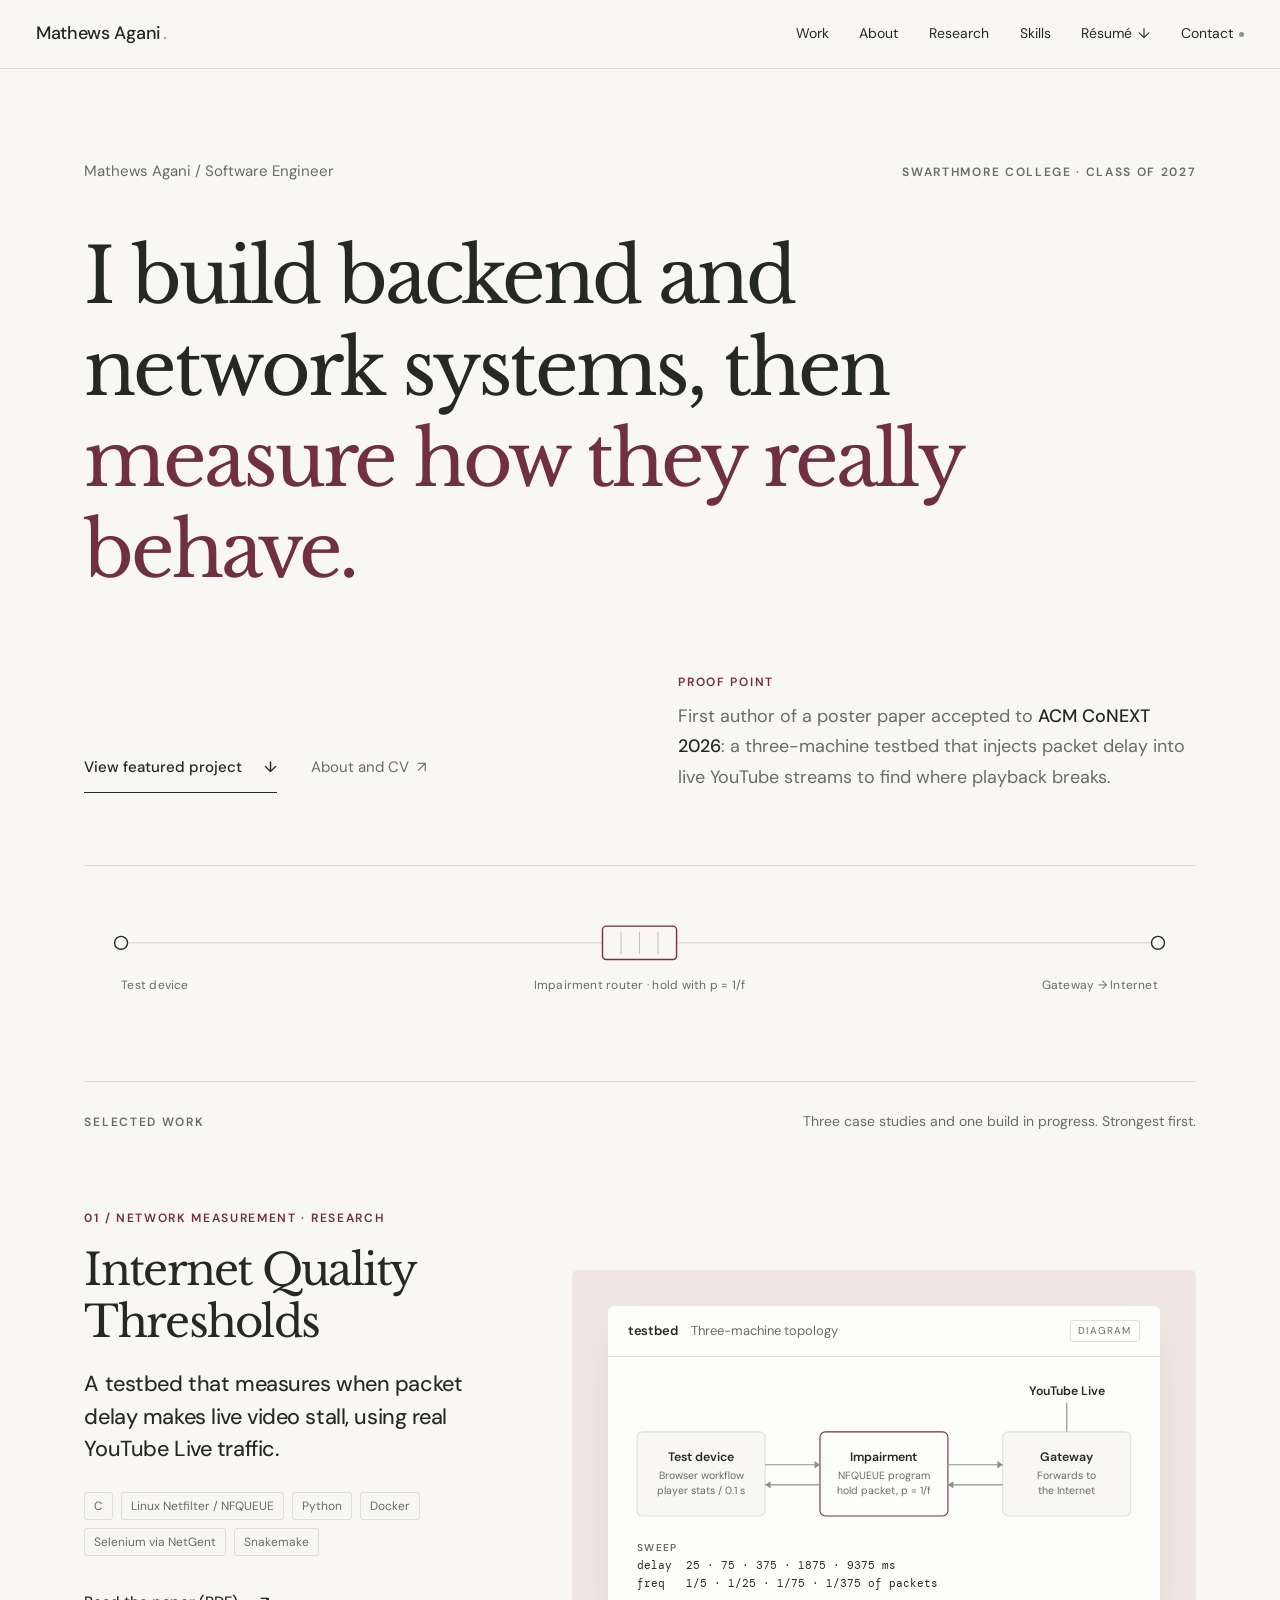
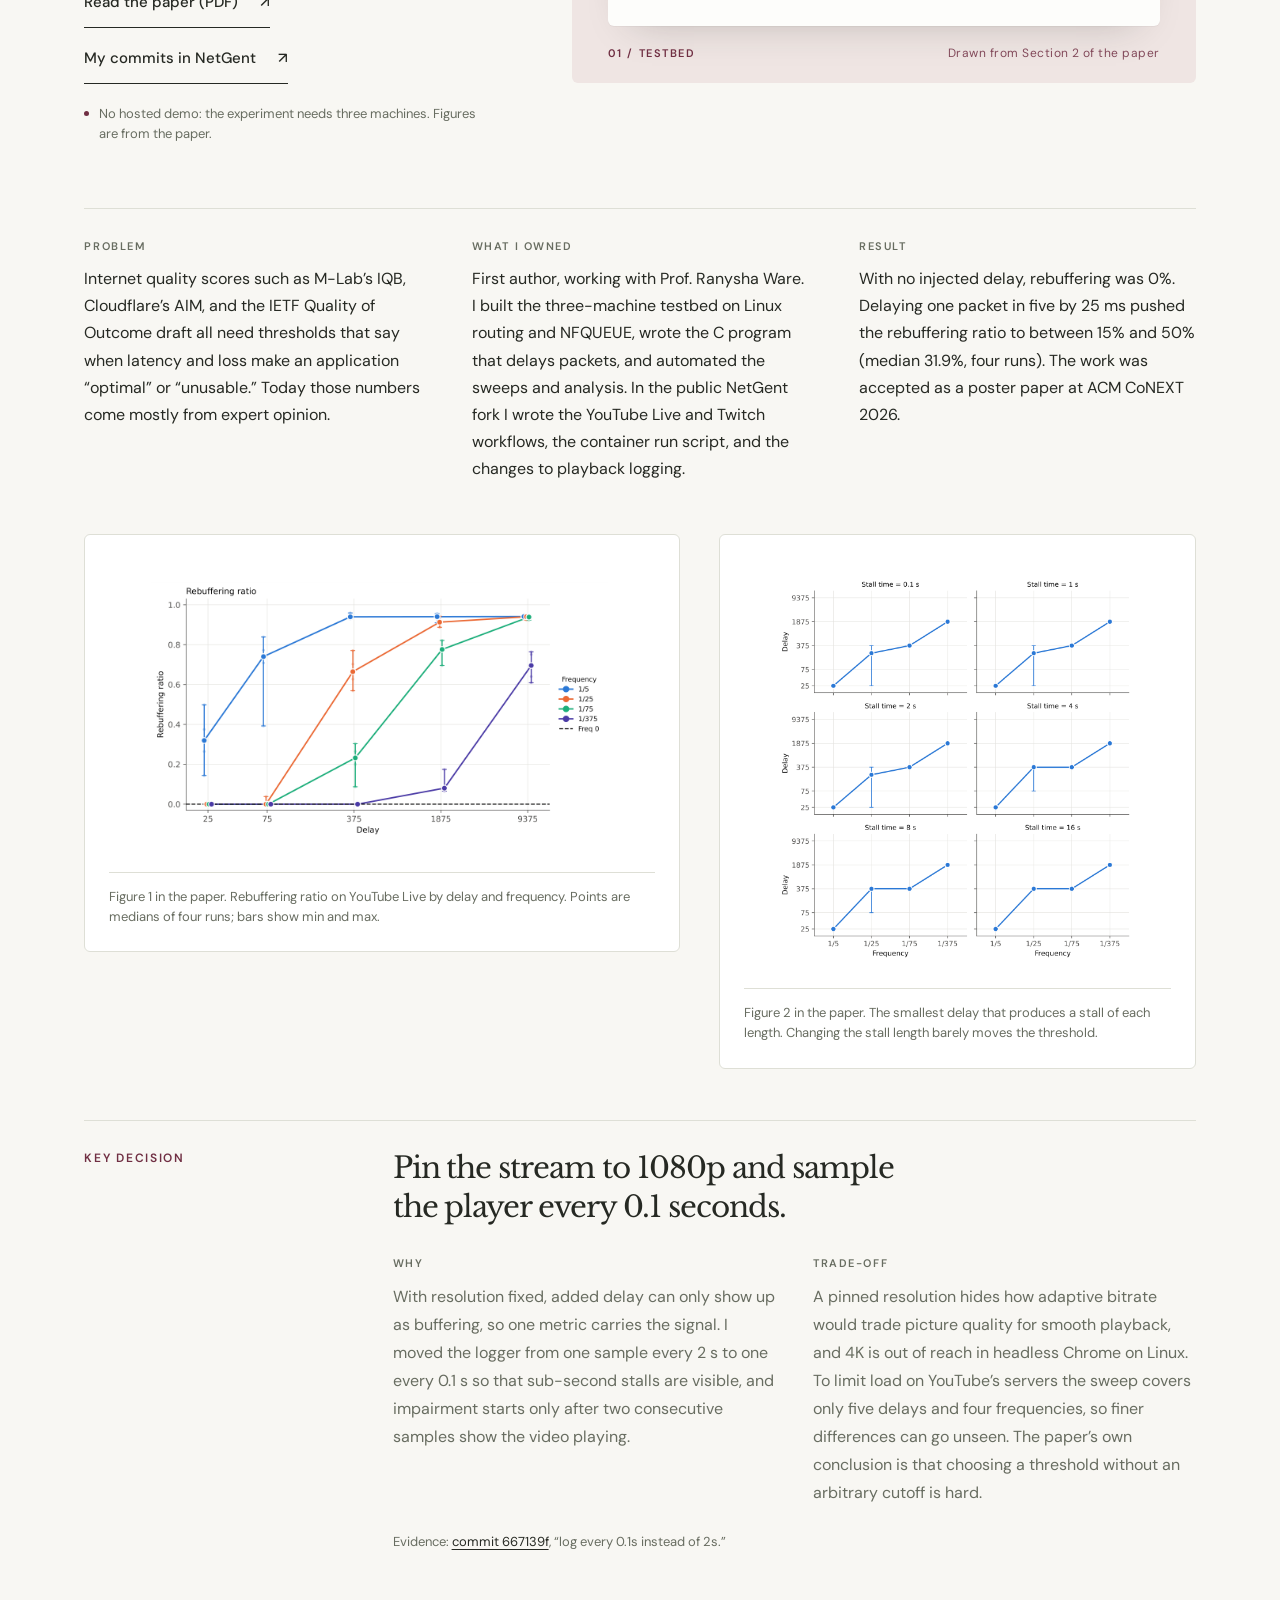
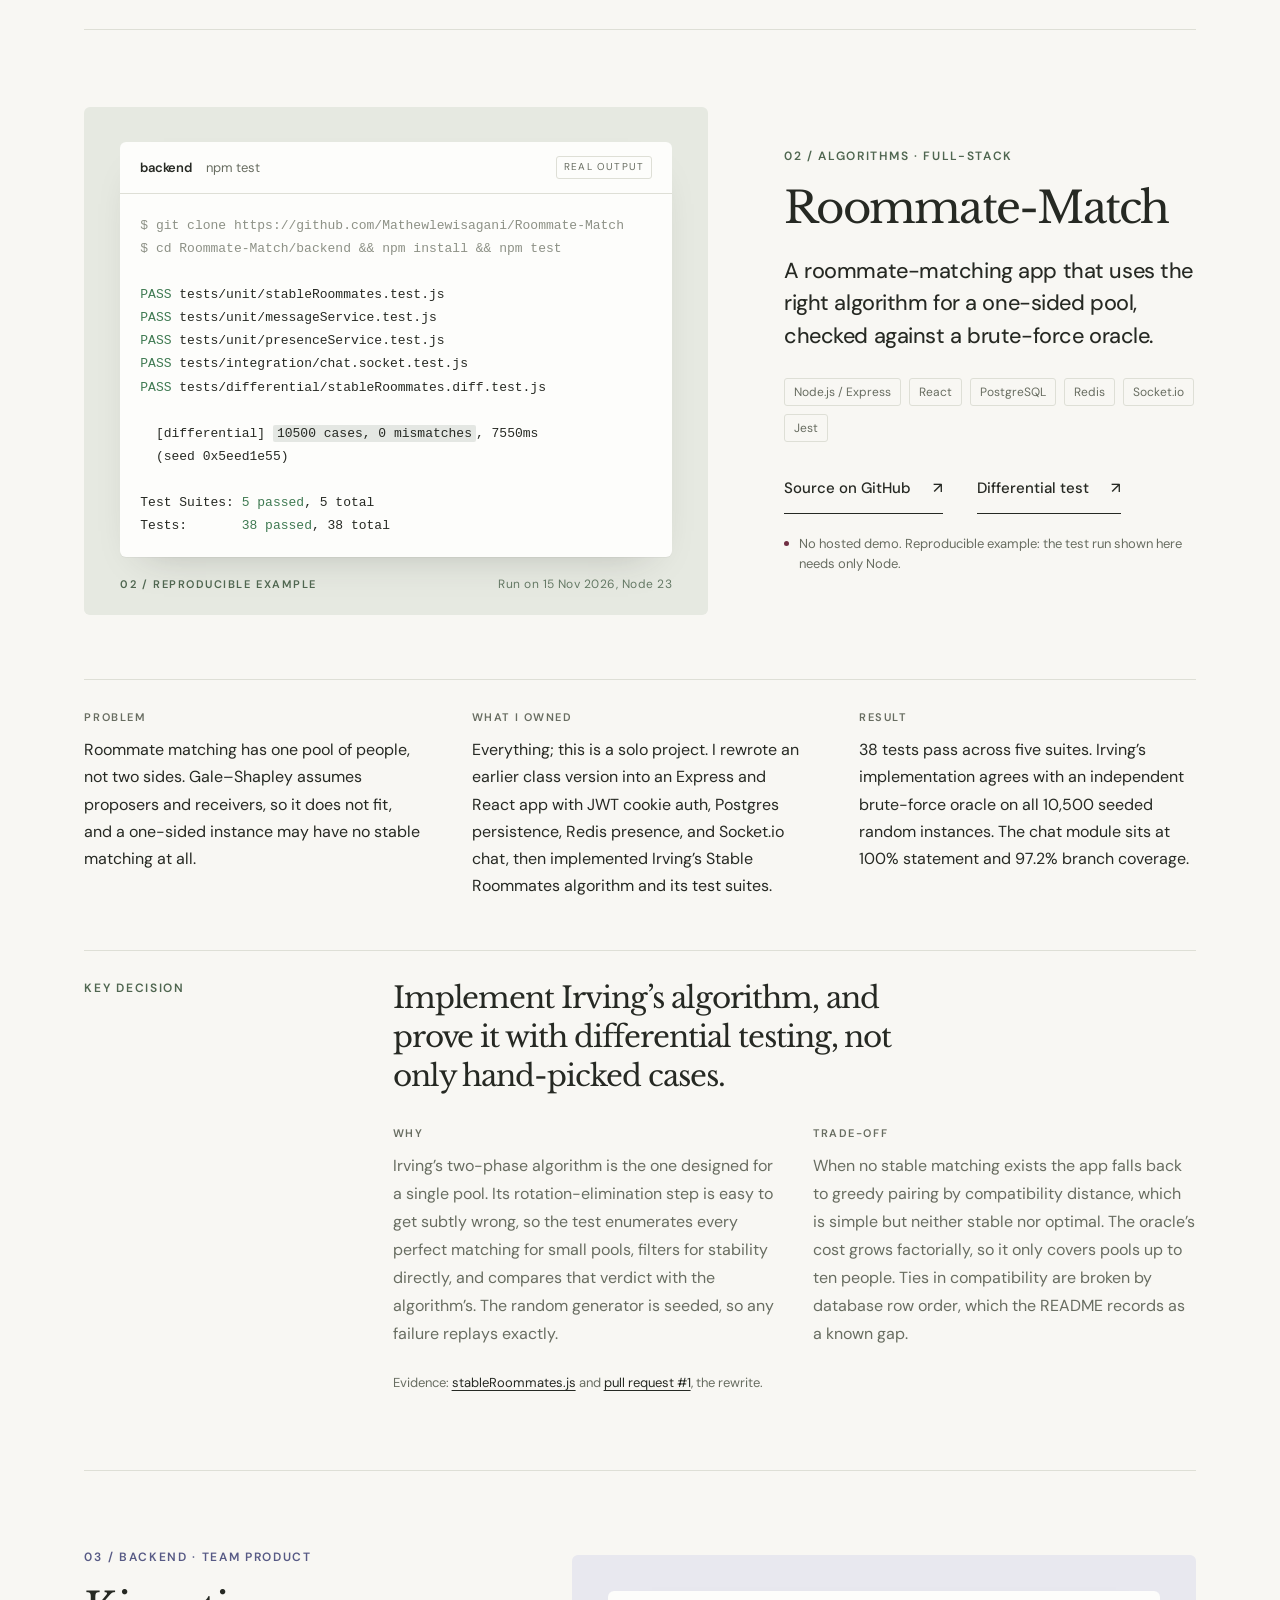
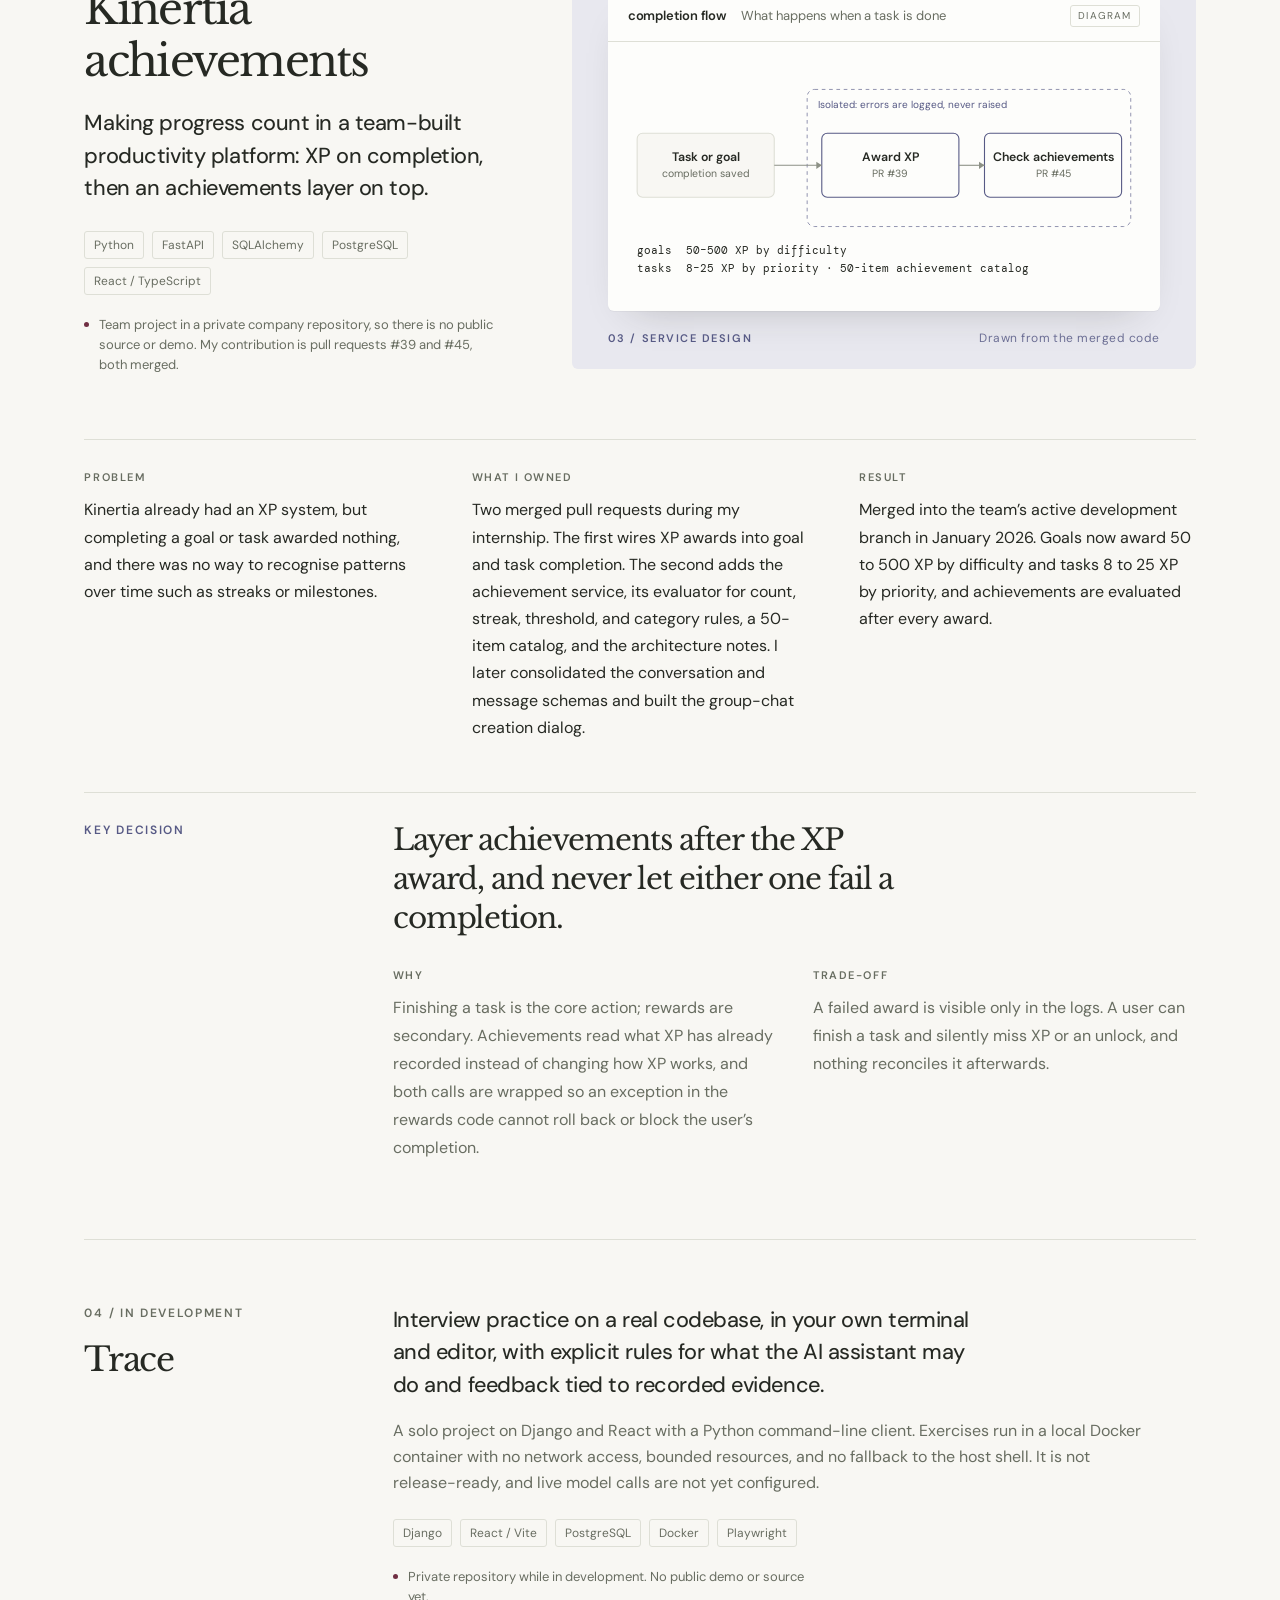
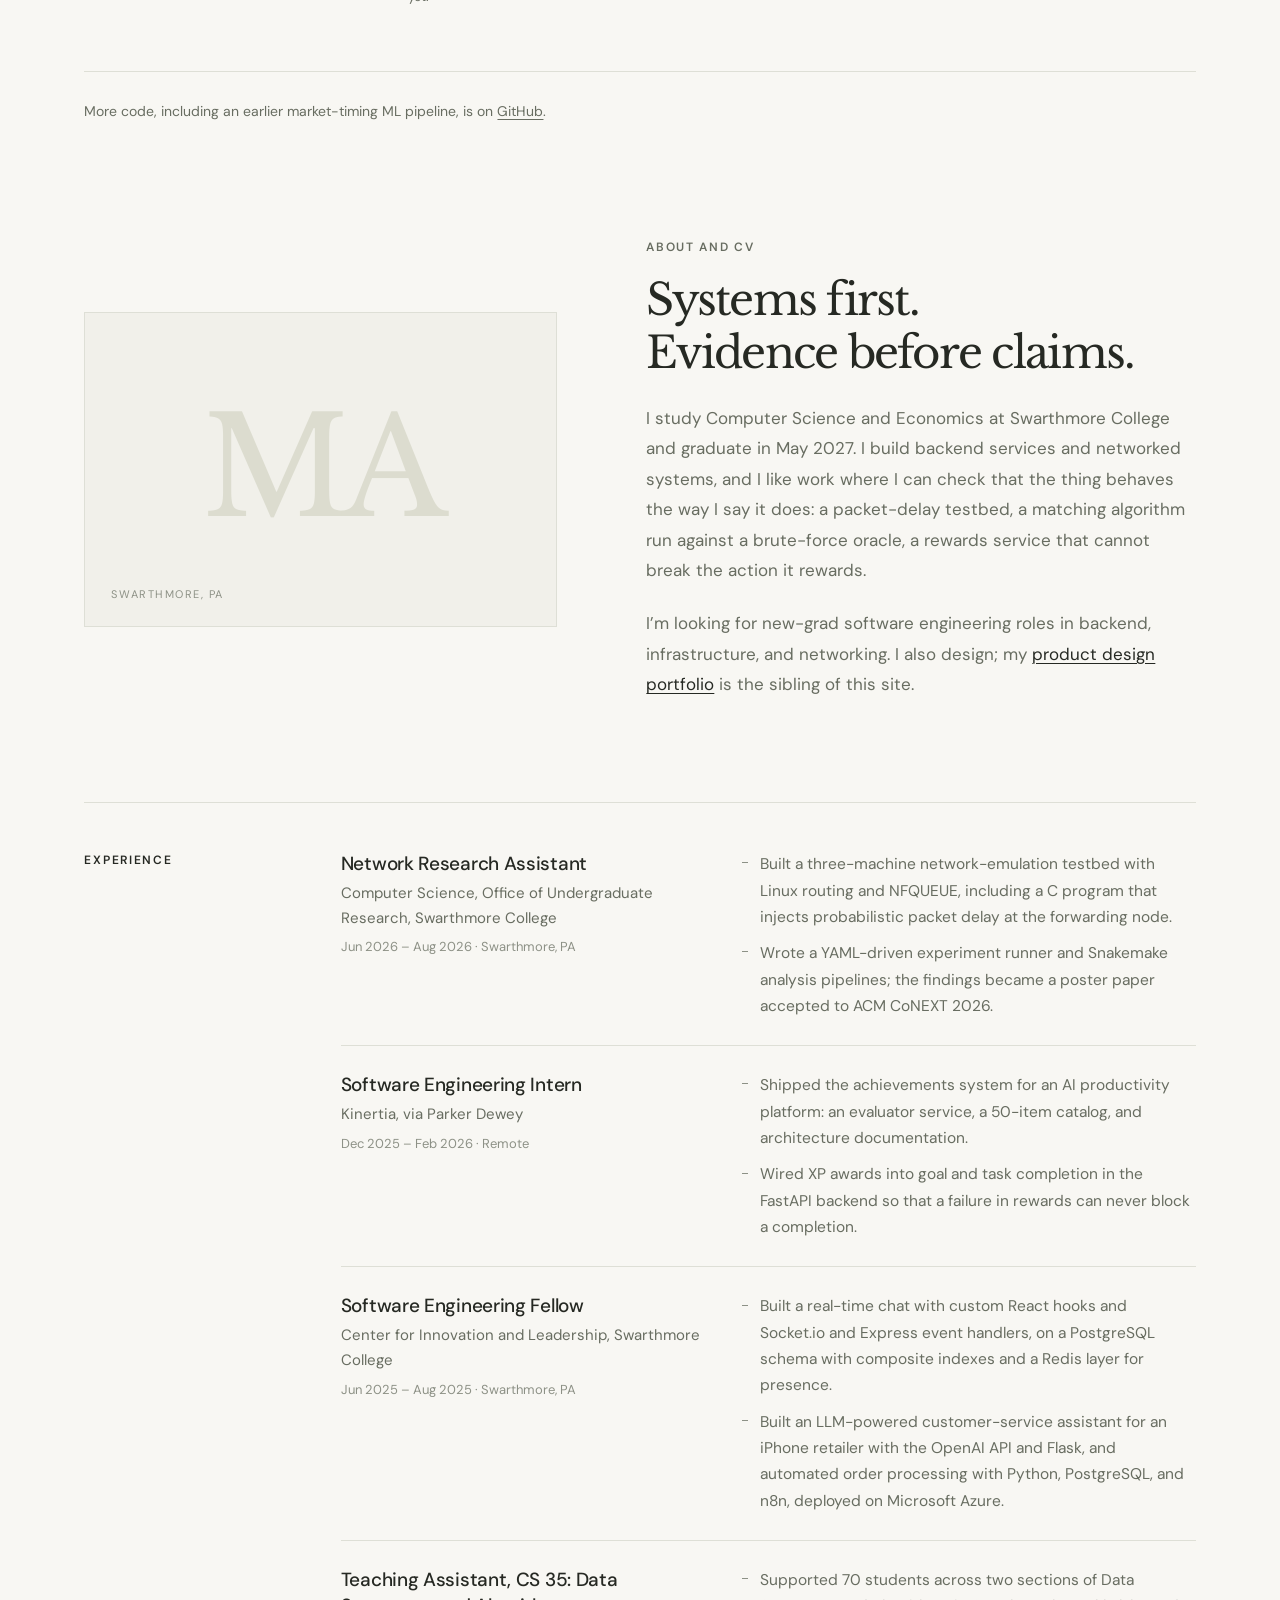
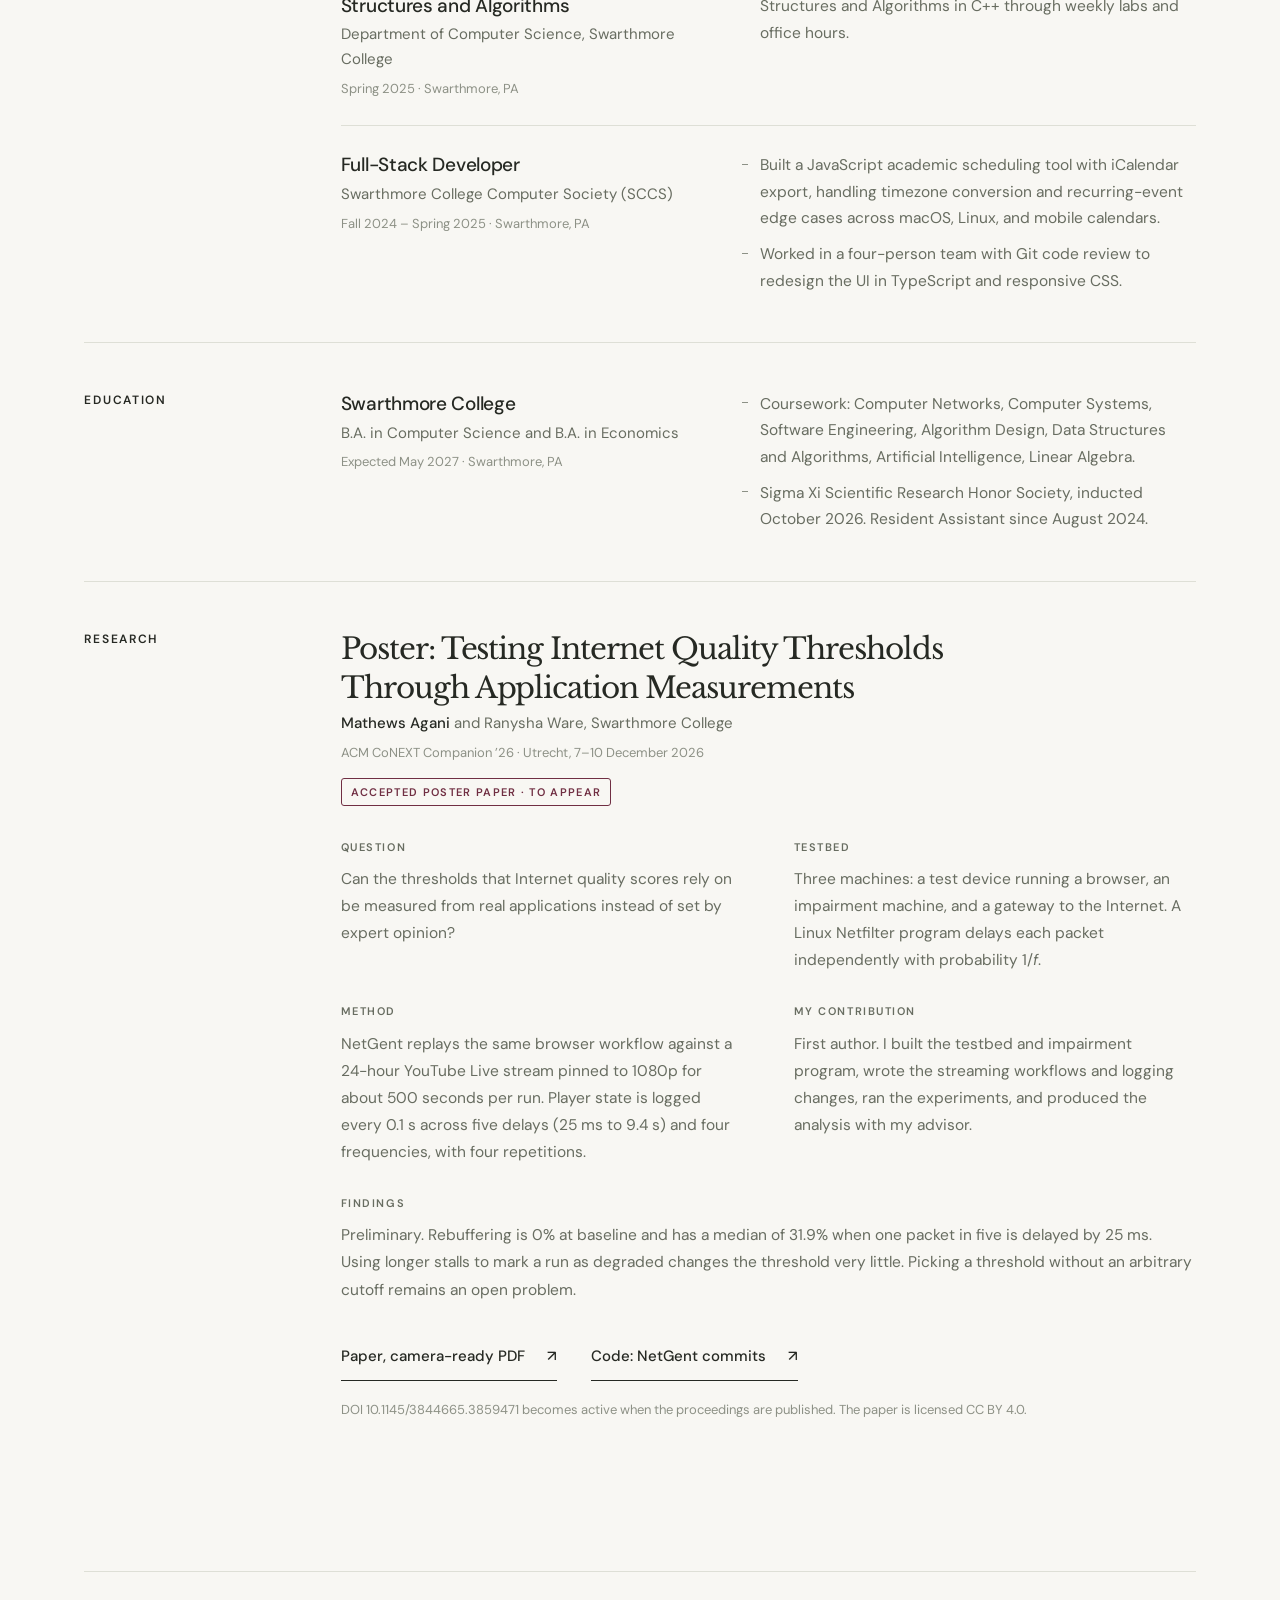
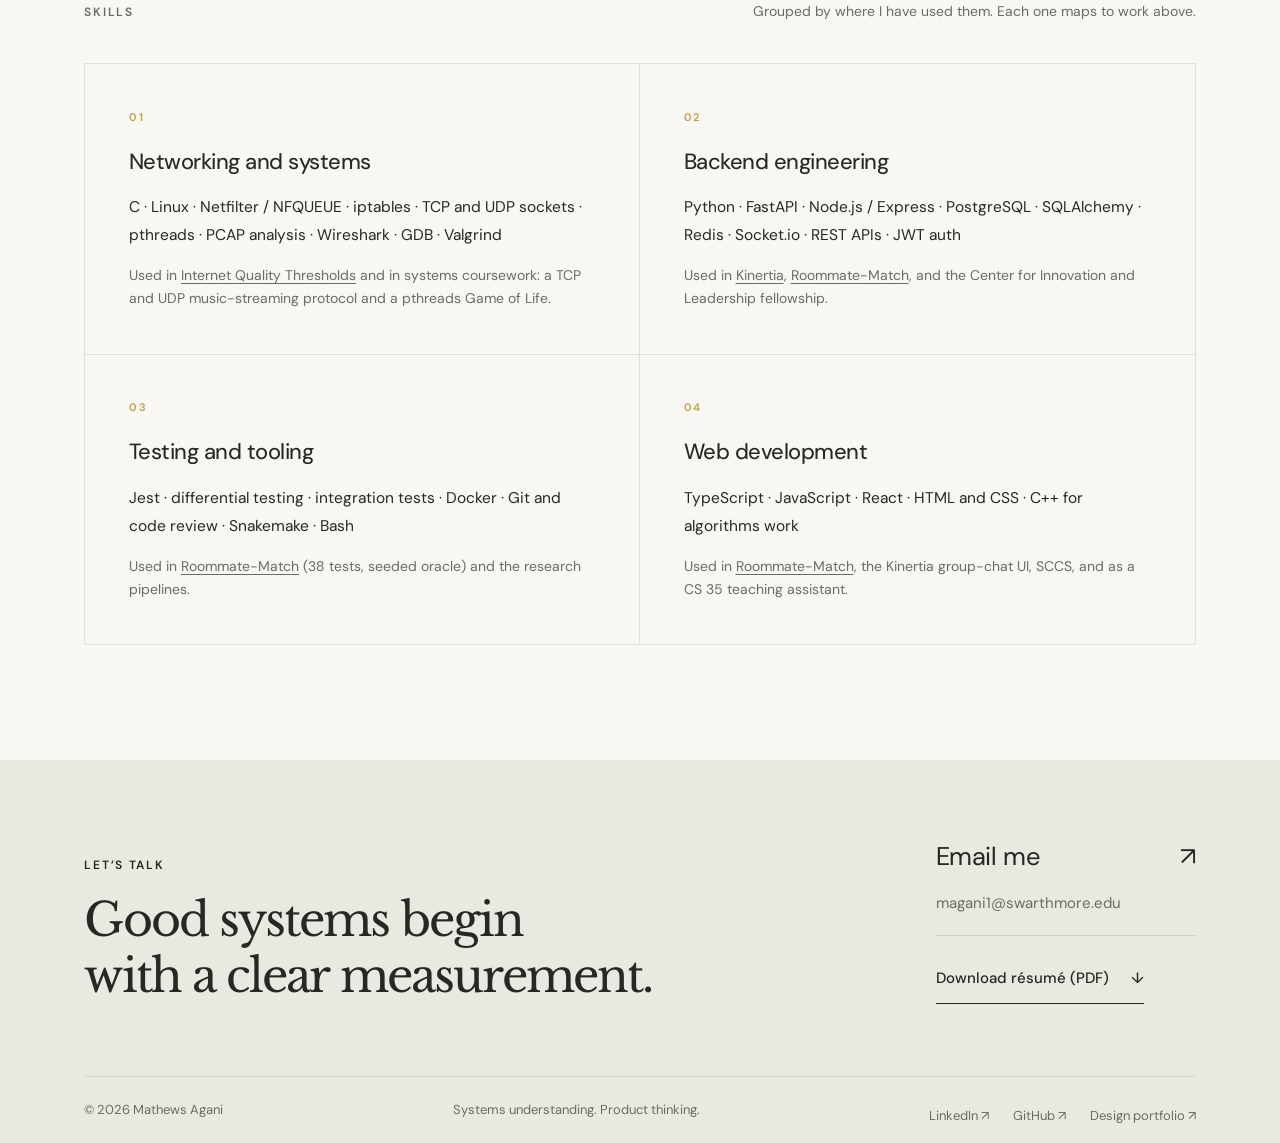
==== index.html @ 0404e134 "Publish developer portfolio and web CV Static site: hero, case studies, CV, research, skills, contac" ====
<!doctype html>
<html lang="en">
<head>
  <meta charset="utf-8">
  <meta name="viewport" content="width=device-width, initial-scale=1">
  <title>Mathews Agani — Software engineer, backend and network systems</title>
  <meta name="description" content="Developer portfolio and web CV of Mathews Agani: network measurement research accepted to ACM CoNEXT 2026, backend engineering, and tested full-stack software.">
  <meta name="theme-color" content="#f8f7f3">
  <link rel="icon" href="data:image/svg+xml,%3Csvg xmlns='http://www.w3.org/2000/svg' viewBox='0 0 32 32'%3E%3Crect width='32' height='32' rx='6' fill='%23262923'/%3E%3Ctext x='16' y='22' font-family='Georgia,serif' font-size='16' fill='%23f8f7f3' text-anchor='middle'%3EM%3C/text%3E%3Ccircle cx='25' cy='22' r='2' fill='%23c59b4a'/%3E%3C/svg%3E">
  <link rel="preconnect" href="https://fonts.googleapis.com">
  <link rel="preconnect" href="https://fonts.gstatic.com" crossorigin>
  <link href="https://fonts.googleapis.com/css2?family=DM+Sans:opsz,wght@9..40,400;9..40,450;9..40,500;9..40,600&family=DM+Mono:wght@400;500&family=Libre+Baskerville:ital,wght@0,400;1,400&display=swap" rel="stylesheet">
  <link rel="stylesheet" href="styles.css">
  <script>document.documentElement.classList.add('js');</script>
</head>
<body>
  <a class="skip-link" href="#main">Skip to content</a>
  <div class="progress" aria-hidden="true"><span id="progress-bar"></span></div>

  <header class="site-header">
    <div class="header-inner">
      <a class="brand" href="#top" aria-label="Mathews Agani, back to top">Mathews Agani<span class="brand-dot" aria-hidden="true">.</span></a>
      <nav aria-label="Primary">
        <ul class="nav-list">
          <li><a href="#work">Work</a></li>
          <li><a href="#about">About</a></li>
          <li><a href="#research">Research</a></li>
          <li><a href="#skills">Skills</a></li>
          <li><a href="assets/Mathews-Agani-CV.pdf" download>Résumé <span aria-hidden="true">↓</span></a></li>
          <li><a href="#contact">Contact <span class="nav-dot" aria-hidden="true"></span></a></li>
        </ul>
      </nav>
    </div>
  </header>

  <main id="main">

    <!-- ============ HERO ============ -->
    <section class="hero" id="top" aria-labelledby="hero-title">
      <div class="wrap">
        <div class="hero-meta">
          <p>Mathews Agani / Software Engineer</p>
          <p class="eyebrow eyebrow--muted">Swarthmore College · Class of 2027</p>
        </div>

        <h1 id="hero-title">I build backend and network systems, then <em>measure how they really behave.</em></h1>

        <div class="hero-lower">
          <div class="hero-actions">
            <a class="text-link text-link--primary" href="#project-qoe">View featured project <span aria-hidden="true">↓</span></a>
            <a class="text-link text-link--quiet" href="#about">About and CV <span aria-hidden="true">↗</span></a>
          </div>
          <div class="hero-proof">
            <p class="eyebrow">Proof point</p>
            <p>First author of a poster paper accepted to <strong>ACM CoNEXT 2026</strong>: a three-machine testbed that injects packet delay into live YouTube streams to find where playback breaks.</p>
          </div>
        </div>

        <figure class="wire" aria-label="Animated diagram of the testbed: packets travel from a test device through an impairment router to a gateway, and some are held back.">
          <svg viewBox="0 0 1200 150" role="img" aria-hidden="true" focusable="false">
            <line class="wire-line" x1="40" y1="70" x2="1160" y2="70"/>
            <g class="wire-queue">
              <rect x="560" y="52" width="80" height="36" rx="4"/>
              <line x1="580" y1="58" x2="580" y2="82"/><line x1="600" y1="58" x2="600" y2="82"/><line x1="620" y1="58" x2="620" y2="82"/>
            </g>
            <g class="wire-node"><circle cx="40" cy="70" r="7"/><circle cx="1160" cy="70" r="7"/></g>
            <rect class="pkt pkt-a" x="34" y="64" width="12" height="12" rx="2"/>
            <rect class="pkt pkt-b" x="34" y="64" width="12" height="12" rx="2"/>
            <rect class="pkt pkt-c" x="34" y="64" width="12" height="12" rx="2"/>
            <rect class="pkt pkt-held" x="34" y="64" width="12" height="12" rx="2"/>
            <g class="wire-label">
              <text x="40" y="120">Test device</text>
              <text x="600" y="120" text-anchor="middle">Impairment router · hold with p = 1/f</text>
              <text x="1160" y="120" text-anchor="end">Gateway → Internet</text>
            </g>
          </svg>
        </figure>
      </div>
    </section>

    <!-- ============ WORK ============ -->
    <section class="work" id="work" aria-labelledby="work-title">
      <div class="wrap">
        <div class="section-head">
          <h2 class="eyebrow" id="work-title">Selected work</h2>
          <p>Three case studies and one build in progress. Strongest first.</p>
        </div>

        <!-- ---------- 01 QoE ---------- -->
        <article class="case" id="project-qoe" aria-labelledby="qoe-title">
          <div class="case-top">
            <div class="case-intro reveal">
              <p class="eyebrow">01 / Network measurement · Research</p>
              <h3 class="case-title" id="qoe-title">Internet Quality Thresholds</h3>
              <p class="case-lede">A testbed that measures when packet delay makes live video stall, using real YouTube Live traffic.</p>
              <ul class="tags" aria-label="Stack">
                <li>C</li><li>Linux Netfilter / NFQUEUE</li><li>Python</li><li>Docker</li><li>Selenium via NetGent</li><li>Snakemake</li>
              </ul>
              <ul class="case-links">
                <li><a class="text-link" href="assets/agani-ware-conext26-poster-paper.pdf">Read the paper (PDF) <span aria-hidden="true">↗</span></a></li>
                <li><a class="text-link" href="https://github.com/rware/netgent/commits?author=Mathewagani" rel="noopener">My commits in NetGent <span aria-hidden="true">↗</span></a></li>
              </ul>
              <p class="status"><span class="status-dot" aria-hidden="true"></span>No hosted demo: the experiment needs three machines. Figures are from the paper.</p>
            </div>

            <figure class="visual visual--rose reveal">
              <div class="panel">
                <div class="panel-bar"><span class="panel-name">testbed</span><span class="panel-sub">Three-machine topology</span><span class="chip">Diagram</span></div>
                <svg class="diagram" viewBox="0 0 560 250" role="img" aria-labelledby="tb-t tb-d">
                  <title id="tb-t">Testbed topology</title>
                  <desc id="tb-d">A test device running a browser sends traffic through an impairment machine, which holds selected packets in an NFQUEUE program, then through a gateway to YouTube Live on the Internet. Return traffic follows the same path.</desc>
                  <g class="d-box">
                    <rect x="10" y="60" width="140" height="92" rx="6"/>
                    <rect x="210" y="60" width="140" height="92" rx="6" class="d-accent"/>
                    <rect x="410" y="60" width="140" height="92" rx="6"/>
                  </g>
                  <g class="d-line">
                    <line x1="150" y1="96" x2="210" y2="96"/><line x1="350" y1="96" x2="410" y2="96"/>
                    <line x1="210" y1="118" x2="150" y2="118"/><line x1="410" y1="118" x2="350" y2="118"/>
                    <line x1="480" y1="60" x2="480" y2="28"/>
                  </g>
                  <g class="d-arrow">
                    <path d="M204 92l6 4-6 4z"/><path d="M404 92l6 4-6 4z"/><path d="M156 114l-6 4 6 4z"/><path d="M356 114l-6 4 6 4z"/>
                  </g>
                  <g class="d-title">
                    <text x="80" y="92" text-anchor="middle">Test device</text>
                    <text x="280" y="92" text-anchor="middle">Impairment</text>
                    <text x="480" y="92" text-anchor="middle">Gateway</text>
                    <text x="480" y="20" text-anchor="middle">YouTube Live</text>
                  </g>
                  <g class="d-note">
                    <text x="80" y="112" text-anchor="middle">Browser workflow</text>
                    <text x="80" y="128" text-anchor="middle">player stats / 0.1 s</text>
                    <text x="280" y="112" text-anchor="middle">NFQUEUE program</text>
                    <text x="280" y="128" text-anchor="middle">hold packet, p = 1/f</text>
                    <text x="480" y="112" text-anchor="middle">Forwards to</text>
                    <text x="480" y="128" text-anchor="middle">the Internet</text>
                  </g>
                  <g class="d-sweep">
                    <text x="10" y="190">Sweep</text>
                    <text x="10" y="210" class="d-mono">delay  25 · 75 · 375 · 1875 · 9375 ms</text>
                    <text x="10" y="230" class="d-mono">freq   1/5 · 1/25 · 1/75 · 1/375 of packets</text>
                  </g>
                </svg>
              </div>
              <figcaption><span>01 / Testbed</span><span>Drawn from Section 2 of the paper</span></figcaption>
            </figure>
          </div>

          <dl class="facts reveal">
            <div><dt>Problem</dt><dd>Internet quality scores such as M-Lab’s IQB, Cloudflare’s AIM, and the IETF Quality of Outcome draft all need thresholds that say when latency and loss make an application “optimal” or “unusable.” Today those numbers come mostly from expert opinion.</dd></div>
            <div><dt>What I owned</dt><dd>First author, working with Prof. Ranysha Ware. I built the three-machine testbed on Linux routing and NFQUEUE, wrote the C program that delays packets, and automated the sweeps and analysis. In the public NetGent fork I wrote the YouTube Live and Twitch workflows, the container run script, and the changes to playback logging.</dd></div>
            <div><dt>Result</dt><dd>With no injected delay, rebuffering was 0%. Delaying one packet in five by 25 ms pushed the rebuffering ratio to between 15% and 50% (median 31.9%, four runs). The work was accepted as a poster paper at ACM CoNEXT 2026.</dd></div>
          </dl>

          <div class="evidence reveal">
            <figure>
              <img src="assets/qoe-fig1-rebuffering.png" width="1380" height="756" loading="lazy" alt="Line chart of rebuffering ratio against injected delay for four delay frequencies. With one packet in five delayed, the ratio starts near 0.3 at 25 milliseconds and climbs above 0.9. Lower frequencies stay near zero until larger delays.">
              <figcaption>Figure 1 in the paper. Rebuffering ratio on YouTube Live by delay and frequency. Points are medians of four runs; bars show min and max.</figcaption>
            </figure>
            <figure>
              <img src="assets/qoe-fig2-stall-thresholds.png" width="1380" height="1344" loading="lazy" alt="Six small charts, one per stall length from 0.1 to 16 seconds, each showing the smallest injected delay at which a run counts as degraded for each delay frequency. The six charts look nearly the same.">
              <figcaption>Figure 2 in the paper. The smallest delay that produces a stall of each length. Changing the stall length barely moves the threshold.</figcaption>
            </figure>
          </div>

          <div class="decision reveal">
            <div class="decision-label">
              <p class="eyebrow">Key decision</p>
            </div>
            <div class="decision-body">
              <h4>Pin the stream to 1080p and sample the player every 0.1 seconds.</h4>
              <dl>
                <div><dt>Why</dt><dd>With resolution fixed, added delay can only show up as buffering, so one metric carries the signal. I moved the logger from one sample every 2 s to one every 0.1 s so that sub-second stalls are visible, and impairment starts only after two consecutive samples show the video playing.</dd></div>
                <div><dt>Trade-off</dt><dd>A pinned resolution hides how adaptive bitrate would trade picture quality for smooth playback, and 4K is out of reach in headless Chrome on Linux. To limit load on YouTube’s servers the sweep covers only five delays and four frequencies, so finer differences can go unseen. The paper’s own conclusion is that choosing a threshold without an arbitrary cutoff is hard.</dd></div>
              </dl>
              <p class="commit-ref">Evidence: <a href="https://github.com/rware/netgent/commit/667139f35de7291603b895adcb74d5b00f877f72" rel="noopener">commit 667139f</a>, “log every 0.1s instead of 2s.”</p>
            </div>
          </div>
          <!-- REFLECTION (qoe): none supplied yet. Add one or two sentences here in a <p class="reflection">. -->
        </article>

        <!-- ---------- 02 Roommate-Match ---------- -->
        <article class="case case--flip" id="project-roommate" aria-labelledby="rm-title">
          <div class="case-top">
            <div class="case-intro reveal">
              <p class="eyebrow eyebrow--sage">02 / Algorithms · Full-stack</p>
              <h3 class="case-title" id="rm-title">Roommate-Match</h3>
              <p class="case-lede">A roommate-matching app that uses the right algorithm for a one-sided pool, checked against a brute-force oracle.</p>
              <ul class="tags" aria-label="Stack">
                <li>Node.js / Express</li><li>React</li><li>PostgreSQL</li><li>Redis</li><li>Socket.io</li><li>Jest</li>
              </ul>
              <ul class="case-links">
                <li><a class="text-link" href="https://github.com/Mathewlewisagani/Roommate-Match" rel="noopener">Source on GitHub <span aria-hidden="true">↗</span></a></li>
                <li><a class="text-link" href="https://github.com/Mathewlewisagani/Roommate-Match/blob/main/backend/tests/differential/stableRoommates.diff.test.js" rel="noopener">Differential test <span aria-hidden="true">↗</span></a></li>
              </ul>
              <p class="status"><span class="status-dot" aria-hidden="true"></span>No hosted demo. Reproducible example: the test run shown here needs only Node.</p>
            </div>

            <figure class="visual visual--sage reveal">
              <div class="panel panel--term">
                <div class="panel-bar"><span class="panel-name">backend</span><span class="panel-sub">npm test</span><span class="chip">Real output</span></div>
<pre class="term" tabindex="0" aria-label="Terminal output of the test run"><code><span class="t-dim">$ git clone https://github.com/Mathewlewisagani/Roommate-Match</span>
<span class="t-dim">$ cd Roommate-Match/backend &amp;&amp; npm install &amp;&amp; npm test</span>

<span class="t-ok">PASS</span> tests/unit/stableRoommates.test.js
<span class="t-ok">PASS</span> tests/unit/messageService.test.js
<span class="t-ok">PASS</span> tests/unit/presenceService.test.js
<span class="t-ok">PASS</span> tests/integration/chat.socket.test.js
<span class="t-ok">PASS</span> tests/differential/stableRoommates.diff.test.js

  [differential] <strong>10500 cases, 0 mismatches</strong>, 7550ms
  (seed 0x5eed1e55)

Test Suites: <span class="t-ok">5 passed</span>, 5 total
Tests:       <span class="t-ok">38 passed</span>, 38 total</code></pre>
              </div>
              <figcaption><span>02 / Reproducible example</span><span>Run on 15 Nov 2026, Node 23</span></figcaption>
            </figure>
          </div>

          <dl class="facts reveal">
            <div><dt>Problem</dt><dd>Roommate matching has one pool of people, not two sides. Gale–Shapley assumes proposers and receivers, so it does not fit, and a one-sided instance may have no stable matching at all.</dd></div>
            <div><dt>What I owned</dt><dd>Everything; this is a solo project. I rewrote an earlier class version into an Express and React app with JWT cookie auth, Postgres persistence, Redis presence, and Socket.io chat, then implemented Irving’s Stable Roommates algorithm and its test suites.</dd></div>
            <div><dt>Result</dt><dd>38 tests pass across five suites. Irving’s implementation agrees with an independent brute-force oracle on all 10,500 seeded random instances. The chat module sits at 100% statement and 97.2% branch coverage.</dd></div>
          </dl>

          <div class="decision reveal">
            <div class="decision-label">
              <p class="eyebrow eyebrow--sage">Key decision</p>
            </div>
            <div class="decision-body">
              <h4>Implement Irving’s algorithm, and prove it with differential testing, not only hand-picked cases.</h4>
              <dl>
                <div><dt>Why</dt><dd>Irving’s two-phase algorithm is the one designed for a single pool. Its rotation-elimination step is easy to get subtly wrong, so the test enumerates every perfect matching for small pools, filters for stability directly, and compares that verdict with the algorithm’s. The random generator is seeded, so any failure replays exactly.</dd></div>
                <div><dt>Trade-off</dt><dd>When no stable matching exists the app falls back to greedy pairing by compatibility distance, which is simple but neither stable nor optimal. The oracle’s cost grows factorially, so it only covers pools up to ten people. Ties in compatibility are broken by database row order, which the README records as a known gap.</dd></div>
              </dl>
              <p class="commit-ref">Evidence: <a href="https://github.com/Mathewlewisagani/Roommate-Match/blob/main/backend/src/services/stableRoommates.js" rel="noopener">stableRoommates.js</a> and <a href="https://github.com/Mathewlewisagani/Roommate-Match/pull/1" rel="noopener">pull request #1</a>, the rewrite.</p>
            </div>
          </div>
          <!-- REFLECTION (roommate-match): none supplied yet. -->
        </article>

        <!-- ---------- 03 Kinertia ---------- -->
        <article class="case" id="project-kinertia" aria-labelledby="kn-title">
          <div class="case-top">
            <div class="case-intro reveal">
              <p class="eyebrow eyebrow--iris">03 / Backend · Team product</p>
              <h3 class="case-title" id="kn-title">Kinertia achievements</h3>
              <p class="case-lede">Making progress count in a team-built productivity platform: XP on completion, then an achievements layer on top.</p>
              <ul class="tags" aria-label="Stack">
                <li>Python</li><li>FastAPI</li><li>SQLAlchemy</li><li>PostgreSQL</li><li>React / TypeScript</li>
              </ul>
              <p class="status"><span class="status-dot" aria-hidden="true"></span>Team project in a private company repository, so there is no public source or demo. My contribution is pull requests #39 and #45, both merged.</p>
            </div>

            <figure class="visual visual--iris reveal">
              <div class="panel">
                <div class="panel-bar"><span class="panel-name">completion flow</span><span class="panel-sub">What happens when a task is done</span><span class="chip">Diagram</span></div>
                <svg class="diagram" viewBox="0 0 560 250" role="img" aria-labelledby="kn-t kn-d">
                  <title id="kn-t">Completion flow</title>
                  <desc id="kn-d">Completing a task or goal saves the completion first. Awarding XP and then checking achievements run afterwards inside an isolated boundary, so a failure there is logged and never fails the completion.</desc>
                  <rect class="d-zone" x="196" y="30" width="354" height="150" rx="8"/>
                  <text class="d-zone-label" x="208" y="50">Isolated: errors are logged, never raised</text>
                  <g class="d-box">
                    <rect x="10" y="78" width="150" height="70" rx="6"/>
                    <rect x="212" y="78" width="150" height="70" rx="6" class="d-accent"/>
                    <rect x="390" y="78" width="150" height="70" rx="6" class="d-accent"/>
                  </g>
                  <g class="d-line"><line x1="160" y1="113" x2="212" y2="113"/><line x1="362" y1="113" x2="390" y2="113"/></g>
                  <g class="d-arrow"><path d="M206 109l6 4-6 4z"/><path d="M384 109l6 4-6 4z"/></g>
                  <g class="d-title">
                    <text x="85" y="108" text-anchor="middle">Task or goal</text>
                    <text x="287" y="108" text-anchor="middle">Award XP</text>
                    <text x="465" y="108" text-anchor="middle">Check achievements</text>
                  </g>
                  <g class="d-note">
                    <text x="85" y="126" text-anchor="middle">completion saved</text>
                    <text x="287" y="126" text-anchor="middle">PR #39</text>
                    <text x="465" y="126" text-anchor="middle">PR #45</text>
                  </g>
                  <g class="d-sweep">
                    <text x="10" y="210" class="d-mono">goals  50–500 XP by difficulty</text>
                    <text x="10" y="230" class="d-mono">tasks  8–25 XP by priority · 50-item achievement catalog</text>
                  </g>
                </svg>
              </div>
              <figcaption><span>03 / Service design</span><span>Drawn from the merged code</span></figcaption>
            </figure>
          </div>

          <dl class="facts reveal">
            <div><dt>Problem</dt><dd>Kinertia already had an XP system, but completing a goal or task awarded nothing, and there was no way to recognise patterns over time such as streaks or milestones.</dd></div>
            <div><dt>What I owned</dt><dd>Two merged pull requests during my internship. The first wires XP awards into goal and task completion. The second adds the achievement service, its evaluator for count, streak, threshold, and category rules, a 50-item catalog, and the architecture notes. I later consolidated the conversation and message schemas and built the group-chat creation dialog.</dd></div>
            <div><dt>Result</dt><dd>Merged into the team’s active development branch in January 2026. Goals now award 50 to 500 XP by difficulty and tasks 8 to 25 XP by priority, and achievements are evaluated after every award.</dd></div>
          </dl>

          <div class="decision reveal">
            <div class="decision-label">
              <p class="eyebrow eyebrow--iris">Key decision</p>
            </div>
            <div class="decision-body">
              <h4>Layer achievements after the XP award, and never let either one fail a completion.</h4>
              <dl>
                <div><dt>Why</dt><dd>Finishing a task is the core action; rewards are secondary. Achievements read what XP has already recorded instead of changing how XP works, and both calls are wrapped so an exception in the rewards code cannot roll back or block the user’s completion.</dd></div>
                <div><dt>Trade-off</dt><dd>A failed award is visible only in the logs. A user can finish a task and silently miss XP or an unlock, and nothing reconciles it afterwards.</dd></div>
              </dl>
            </div>
          </div>
          <!-- REFLECTION (kinertia): none supplied yet. -->
        </article>

        <!-- ---------- 04 Trace (in progress) ---------- -->
        <article class="building reveal" id="project-trace" aria-labelledby="tr-title">
          <div>
            <p class="eyebrow eyebrow--muted">04 / In development</p>
            <h3 class="case-title case-title--small" id="tr-title">Trace</h3>
          </div>
          <div>
            <p class="case-lede">Interview practice on a real codebase, in your own terminal and editor, with explicit rules for what the AI assistant may do and feedback tied to recorded evidence.</p>
            <p>A solo project on Django and React with a Python command-line client. Exercises run in a local Docker container with no network access, bounded resources, and no fallback to the host shell. It is not release-ready, and live model calls are not yet configured.</p>
            <ul class="tags" aria-label="Stack"><li>Django</li><li>React / Vite</li><li>PostgreSQL</li><li>Docker</li><li>Playwright</li></ul>
            <p class="status"><span class="status-dot" aria-hidden="true"></span>Private repository while in development. No public demo or source yet.</p>
          </div>
        </article>

        <p class="more-code reveal">More code, including an earlier market-timing ML pipeline, is on <a href="https://github.com/Mathewlewisagani" rel="noopener">GitHub</a>.</p>
      </div>
    </section>

    <!-- ============ ABOUT + CV ============ -->
    <section class="about" id="about" aria-labelledby="about-title">
      <div class="wrap">
        <div class="about-intro">
          <div class="monogram reveal" aria-hidden="true"><span>MA</span><small>Swarthmore, PA</small></div>
          <div class="reveal">
            <p class="eyebrow eyebrow--muted">About and CV</p>
            <h2 class="display" id="about-title">Systems first.<br>Evidence before claims.</h2>
            <p class="lead">I study Computer Science and Economics at Swarthmore College and graduate in May 2027. I build backend services and networked systems, and I like work where I can check that the thing behaves the way I say it does: a packet-delay testbed, a matching algorithm run against a brute-force oracle, a rewards service that cannot break the action it rewards.</p>
            <p class="lead">I’m looking for new-grad software engineering roles in backend, infrastructure, and networking. I also design; my <a href="https://mathews-agani-design.magani1904767.chatgpt.site" rel="noopener">product design portfolio</a> is the sibling of this site.</p>
          </div>
        </div>

        <div class="cv">
          <section class="cv-block" aria-labelledby="exp-title">
            <h3 class="eyebrow cv-label" id="exp-title">Experience</h3>
            <ol class="cv-list">
              <li class="cv-item reveal">
                <div class="cv-head">
                  <h4>Network Research Assistant</h4>
                  <p class="cv-org">Computer Science, Office of Undergraduate Research, Swarthmore College</p>
                  <p class="cv-date"><time datetime="2026-06">Jun 2026</time> – <time datetime="2026-08">Aug 2026</time> · Swarthmore, PA</p>
                </div>
                <ul>
                  <li>Built a three-machine network-emulation testbed with Linux routing and NFQUEUE, including a C program that injects probabilistic packet delay at the forwarding node.</li>
                  <li>Wrote a YAML-driven experiment runner and Snakemake analysis pipelines; the findings became a poster paper accepted to ACM CoNEXT 2026.</li>
                </ul>
              </li>
              <li class="cv-item reveal">
                <div class="cv-head">
                  <h4>Software Engineering Intern</h4>
                  <p class="cv-org">Kinertia, via Parker Dewey</p>
                  <p class="cv-date"><time datetime="2025-12">Dec 2025</time> – <time datetime="2026-02">Feb 2026</time> · Remote</p>
                </div>
                <ul>
                  <li>Shipped the achievements system for an AI productivity platform: an evaluator service, a 50-item catalog, and architecture documentation.</li>
                  <li>Wired XP awards into goal and task completion in the FastAPI backend so that a failure in rewards can never block a completion.</li>
                </ul>
              </li>
              <li class="cv-item reveal">
                <div class="cv-head">
                  <h4>Software Engineering Fellow</h4>
                  <p class="cv-org">Center for Innovation and Leadership, Swarthmore College</p>
                  <p class="cv-date"><time datetime="2025-06">Jun 2025</time> – <time datetime="2025-08">Aug 2025</time> · Swarthmore, PA</p>
                </div>
                <ul>
                  <li>Built a real-time chat with custom React hooks and Socket.io and Express event handlers, on a PostgreSQL schema with composite indexes and a Redis layer for presence.</li>
                  <li>Built an LLM-powered customer-service assistant for an iPhone retailer with the OpenAI API and Flask, and automated order processing with Python, PostgreSQL, and n8n, deployed on Microsoft Azure.</li>
                </ul>
              </li>
              <li class="cv-item reveal">
                <div class="cv-head">
                  <h4>Teaching Assistant, CS 35: Data Structures and Algorithms</h4>
                  <p class="cv-org">Department of Computer Science, Swarthmore College</p>
                  <p class="cv-date">Spring 2025 · Swarthmore, PA</p>
                </div>
                <ul>
                  <li>Supported 70 students across two sections of Data Structures and Algorithms in C++ through weekly labs and office hours.</li>
                </ul>
              </li>
              <li class="cv-item reveal">
                <div class="cv-head">
                  <h4>Full-Stack Developer</h4>
                  <p class="cv-org">Swarthmore College Computer Society (SCCS)</p>
                  <p class="cv-date">Fall 2024 – Spring 2025 · Swarthmore, PA</p>
                </div>
                <ul>
                  <li>Built a JavaScript academic scheduling tool with iCalendar export, handling timezone conversion and recurring-event edge cases across macOS, Linux, and mobile calendars.</li>
                  <li>Worked in a four-person team with Git code review to redesign the UI in TypeScript and responsive CSS.</li>
                </ul>
              </li>
            </ol>
          </section>

          <section class="cv-block" aria-labelledby="edu-title">
            <h3 class="eyebrow cv-label" id="edu-title">Education</h3>
            <div class="cv-list">
              <div class="cv-item reveal">
                <div class="cv-head">
                  <h4>Swarthmore College</h4>
                  <p class="cv-org">B.A. in Computer Science and B.A. in Economics</p>
                  <p class="cv-date">Expected May 2027 · Swarthmore, PA</p>
                </div>
                <ul>
                  <li>Coursework: Computer Networks, Computer Systems, Software Engineering, Algorithm Design, Data Structures and Algorithms, Artificial Intelligence, Linear Algebra.</li>
                  <li>Sigma Xi Scientific Research Honor Society, inducted October 2026. Resident Assistant since August 2024.</li>
                </ul>
              </div>
            </div>
          </section>

          <section class="cv-block cv-block--research" id="research" aria-labelledby="res-title">
            <h3 class="eyebrow cv-label" id="res-title">Research</h3>
            <div class="cv-list">
              <div class="cv-item reveal">
                <div class="cv-head">
                  <h4 class="paper-title">Poster: Testing Internet Quality Thresholds Through Application Measurements</h4>
                  <p class="cv-org"><strong>Mathews Agani</strong> and Ranysha Ware, Swarthmore College</p>
                  <p class="cv-date">ACM CoNEXT Companion ’26 · Utrecht, 7–10 December 2026</p>
                  <p class="badge">Accepted poster paper · to appear</p>
                </div>
                <dl class="research">
                  <div><dt>Question</dt><dd>Can the thresholds that Internet quality scores rely on be measured from real applications instead of set by expert opinion?</dd></div>
                  <div><dt>Testbed</dt><dd>Three machines: a test device running a browser, an impairment machine, and a gateway to the Internet. A Linux Netfilter program delays each packet independently with probability 1/<i>f</i>.</dd></div>
                  <div><dt>Method</dt><dd>NetGent replays the same browser workflow against a 24-hour YouTube Live stream pinned to 1080p for about 500 seconds per run. Player state is logged every 0.1 s across five delays (25 ms to 9.4 s) and four frequencies, with four repetitions.</dd></div>
                  <div><dt>My contribution</dt><dd>First author. I built the testbed and impairment program, wrote the streaming workflows and logging changes, ran the experiments, and produced the analysis with my advisor.</dd></div>
                  <div><dt>Findings</dt><dd>Preliminary. Rebuffering is 0% at baseline and has a median of 31.9% when one packet in five is delayed by 25 ms. Using longer stalls to mark a run as degraded changes the threshold very little. Picking a threshold without an arbitrary cutoff remains an open problem.</dd></div>
                </dl>
                <ul class="case-links">
                  <li><a class="text-link" href="assets/agani-ware-conext26-poster-paper.pdf">Paper, camera-ready PDF <span aria-hidden="true">↗</span></a></li>
                  <li><a class="text-link" href="https://github.com/rware/netgent/commits?author=Mathewagani" rel="noopener">Code: NetGent commits <span aria-hidden="true">↗</span></a></li>
                </ul>
                <p class="fineprint">DOI 10.1145/3844665.3859471 becomes active when the proceedings are published. The paper is licensed CC BY 4.0.</p>
              </div>
            </div>
          </section>
        </div>
      </div>
    </section>

    <!-- ============ SKILLS ============ -->
    <section class="skills" id="skills" aria-labelledby="skills-title">
      <div class="wrap">
        <div class="section-head">
          <h2 class="eyebrow" id="skills-title">Skills</h2>
          <p>Grouped by where I have used them. Each one maps to work above.</p>
        </div>
        <div class="skill-grid">
          <div class="skill reveal">
            <p class="skill-num" aria-hidden="true">01</p>
            <h3>Networking and systems</h3>
            <p class="skill-list">C · Linux · Netfilter / NFQUEUE · iptables · TCP and UDP sockets · pthreads · PCAP analysis · Wireshark · GDB · Valgrind</p>
            <p class="skill-where">Used in <a href="#project-qoe">Internet Quality Thresholds</a> and in systems coursework: a TCP and UDP music-streaming protocol and a pthreads Game of Life.</p>
          </div>
          <div class="skill reveal">
            <p class="skill-num" aria-hidden="true">02</p>
            <h3>Backend engineering</h3>
            <p class="skill-list">Python · FastAPI · Node.js / Express · PostgreSQL · SQLAlchemy · Redis · Socket.io · REST APIs · JWT auth</p>
            <p class="skill-where">Used in <a href="#project-kinertia">Kinertia</a>, <a href="#project-roommate">Roommate-Match</a>, and the Center for Innovation and Leadership fellowship.</p>
          </div>
          <div class="skill reveal">
            <p class="skill-num" aria-hidden="true">03</p>
            <h3>Testing and tooling</h3>
            <p class="skill-list">Jest · differential testing · integration tests · Docker · Git and code review · Snakemake · Bash</p>
            <p class="skill-where">Used in <a href="#project-roommate">Roommate-Match</a> (38 tests, seeded oracle) and the research pipelines.</p>
          </div>
          <div class="skill reveal">
            <p class="skill-num" aria-hidden="true">04</p>
            <h3>Web development</h3>
            <p class="skill-list">TypeScript · JavaScript · React · HTML and CSS · C++ for algorithms work</p>
            <p class="skill-where">Used in <a href="#project-roommate">Roommate-Match</a>, the Kinertia group-chat UI, SCCS, and as a CS 35 teaching assistant.</p>
          </div>
        </div>
      </div>
    </section>
  </main>

  <!-- ============ CONTACT ============ -->
  <footer class="contact" id="contact" aria-labelledby="contact-title">
    <div class="wrap">
      <div class="contact-main">
        <div>
          <p class="eyebrow eyebrow--ink">Let’s talk</p>
          <h2 class="display" id="contact-title">Good systems begin<br>with a clear measurement.</h2>
        </div>
        <div class="contact-cta">
          <a class="email-link" href="mailto:magani1@swarthmore.edu">
            <span class="email-label">Email me <span aria-hidden="true">↗</span></span>
            <span class="email-addr">magani1@swarthmore.edu</span>
          </a>
          <a class="text-link" href="assets/Mathews-Agani-CV.pdf" download>Download résumé (PDF) <span aria-hidden="true">↓</span></a>
        </div>
      </div>
      <div class="contact-base">
        <p>© 2026 Mathews Agani</p>
        <p>Systems understanding. Product thinking.</p>
        <ul>
          <li><a href="https://www.linkedin.com/in/mathew-agani" rel="noopener">LinkedIn <span aria-hidden="true">↗</span></a></li>
          <li><a href="https://github.com/Mathewlewisagani" rel="noopener">GitHub <span aria-hidden="true">↗</span></a></li>
          <li><a href="https://mathews-agani-design.magani1904767.chatgpt.site" rel="noopener">Design portfolio <span aria-hidden="true">↗</span></a></li>
        </ul>
      </div>
    </div>
  </footer>

  <script src="script.js" defer></script>
</body>
</html>
---- styles.css ----
/* Mathews Agani — developer portfolio
   Visual language shared with the product design portfolio:
   Libre Baskerville display, DM Sans text, warm paper background,
   maroon accent, numbered eyebrows, tinted visual panels. */

:root {
  --paper: #f8f7f3;
  --paper-2: #f1f0ea;
  --band: #e9e9e1;
  --ink: #262923;
  --muted: #686d61;
  --faint: #8d9186;
  --line: #dedfd6;
  --accent: #702f43;
  --gold: #c59b4a;
  --sage: #4f6650;
  --iris: #575a85;
  --rose-bg: #efe5e3;
  --sage-bg: #e6e9e1;
  --iris-bg: #e8e8ef;
  --card: #fdfdfb;
  --ok: #3f7a52;

  --serif: "Libre Baskerville", Georgia, "Times New Roman", serif;
  --sans: "DM Sans", system-ui, -apple-system, "Segoe UI", Roboto, sans-serif;
  --mono: "DM Mono", ui-monospace, SFMono-Regular, Menlo, Consolas, monospace;

  --gutter: clamp(20px, 6.6vw, 96px);
  --max: 1248px;
  --header-h: 68px;
}

*, *::before, *::after { box-sizing: border-box; }
html { scroll-behavior: smooth; scroll-padding-top: calc(var(--header-h) + 24px); -webkit-text-size-adjust: 100%; }
body {
  margin: 0;
  background: var(--paper);
  color: var(--ink);
  font-family: var(--sans);
  font-size: 16px;
  line-height: 1.65;
  -webkit-font-smoothing: antialiased;
  text-rendering: optimizeLegibility;
}
img, svg { max-width: 100%; display: block; }
h1, h2, h3, h4, p, ul, ol, dl, dd, figure, pre { margin: 0; }
ul, ol { padding: 0; list-style: none; }
a { color: inherit; text-decoration-thickness: 1px; text-underline-offset: 3px; }
a:hover { color: var(--accent); }
:focus-visible { outline: 2px solid var(--accent); outline-offset: 3px; border-radius: 2px; }
::selection { background: var(--accent); color: var(--paper); }

.wrap { max-width: calc(var(--max) + 2 * var(--gutter)); margin: 0 auto; padding: 0 var(--gutter); }

.skip-link {
  position: absolute; left: 16px; top: -60px; z-index: 100;
  background: var(--ink); color: var(--paper); padding: 10px 16px; border-radius: 4px; text-decoration: none;
}
.skip-link:focus { top: 12px; color: var(--paper); }

/* ---------- progress ---------- */
.progress { position: fixed; inset: 0 0 auto 0; height: 2px; z-index: 60; pointer-events: none; }
.progress span { display: block; height: 100%; width: 100%; background: var(--accent); transform: scaleX(0); transform-origin: 0 50%; }

/* ---------- header ---------- */
.site-header {
  position: sticky; top: 0; z-index: 50;
  background: rgba(248, 247, 243, 0.93);
  -webkit-backdrop-filter: blur(10px); backdrop-filter: blur(10px);
  border-bottom: 1px solid var(--line);
}
.header-inner {
  display: flex; align-items: center; justify-content: space-between; gap: 24px;
  min-height: var(--header-h); padding: 0 clamp(20px, 2.8vw, 40px);
}
.brand { font-size: 18px; font-weight: 500; letter-spacing: -0.3px; text-decoration: none; white-space: nowrap; }
.brand:hover { color: var(--ink); }
.brand-dot { color: var(--gold); margin-left: 2px; }
.nav-list { display: flex; align-items: center; gap: clamp(16px, 2.4vw, 34px); font-size: 14px; }
.nav-list a { text-decoration: none; padding: 8px 0; display: inline-flex; align-items: center; gap: 6px; position: relative; white-space: nowrap; }
.nav-list a::after {
  content: ""; position: absolute; left: 0; right: 0; bottom: 2px; height: 1px; background: currentColor;
  transform: scaleX(0); transform-origin: 0 50%; transition: transform .3s ease;
}
.nav-list a:hover::after, .nav-list a[aria-current="true"]::after { transform: scaleX(1); }
.nav-list a[aria-current="true"] { color: var(--accent); }
.nav-dot { width: 5px; height: 5px; border-radius: 50%; background: var(--faint); }

/* ---------- type helpers ---------- */
.eyebrow {
  font-family: var(--sans); font-size: 12px; font-weight: 600; letter-spacing: 0.14em; text-transform: uppercase;
  color: var(--accent); line-height: 1.5;
}
.eyebrow--muted { color: var(--muted); }
.eyebrow--ink { color: var(--ink); }
.eyebrow--sage { color: var(--sage); }
.eyebrow--iris { color: var(--iris); }
.display { font-family: var(--serif); font-weight: 400; font-size: clamp(30px, 3.4vw, 44px); line-height: 1.22; letter-spacing: -0.04em; }

.text-link {
  display: inline-flex; align-items: center; gap: 22px; padding: 12px 0;
  font-size: 15px; font-weight: 500; text-decoration: none; border-bottom: 1px solid var(--ink);
  transition: gap .25s ease, color .2s ease, border-color .2s ease;
}
.text-link:hover { gap: 30px; border-color: var(--accent); }
.text-link--quiet { border-bottom-color: transparent; color: var(--muted); font-weight: 400; gap: 8px; }
.text-link--quiet:hover { gap: 12px; }

.tags { display: flex; flex-wrap: wrap; gap: 8px; }
.tags li { font-size: 12px; color: var(--muted); border: 1px solid var(--line); border-radius: 3px; padding: 4px 9px; line-height: 1.5; }

/* ---------- hero ---------- */
.hero { padding: clamp(48px, 7vw, 96px) 0 0; }
.hero-meta { display: flex; justify-content: space-between; align-items: baseline; gap: 16px; flex-wrap: wrap; color: var(--muted); font-size: 15px; }
.hero h1 {
  font-family: var(--serif); font-weight: 400;
  font-size: clamp(38px, 6.1vw, 76px); line-height: 1.2; letter-spacing: -0.042em;
  max-width: 17ch; margin-top: clamp(28px, 4vw, 48px);
}
.hero h1 em { font-style: normal; color: var(--accent); }
.hero-lower {
  display: grid; grid-template-columns: minmax(0, 1fr) minmax(0, 1fr); gap: clamp(32px, 6vw, 96px);
  align-items: end; margin-top: clamp(40px, 6vw, 80px);
}
.hero-actions { display: flex; align-items: center; gap: 34px; flex-wrap: wrap; }
.hero-proof { max-width: 520px; justify-self: end; }
.hero-proof p + p { margin-top: 10px; font-size: 18px; line-height: 1.7; color: var(--muted); }
.hero-proof strong { color: var(--ink); font-weight: 500; }

.wire { margin-top: clamp(40px, 6vw, 72px); border-top: 1px solid var(--line); padding-top: 12px; }
.wire svg { width: 100%; height: auto; overflow: visible; }
.wire-line { stroke: var(--line); stroke-width: 1.5; }
.wire-node circle { fill: var(--paper); stroke: var(--ink); stroke-width: 1.5; }
.wire-queue rect { fill: var(--paper); stroke: var(--accent); stroke-width: 1.5; }
.wire-queue line { stroke: var(--accent); stroke-width: 1; opacity: .35; }
.wire-label text { font-family: var(--sans); font-size: 13px; fill: var(--muted); letter-spacing: .02em; }
.pkt { fill: var(--ink); opacity: 0; }
.pkt-held { fill: var(--accent); }
@keyframes pkt-run { 0% { transform: translateX(0); opacity: 0; } 5% { opacity: 1; } 95% { opacity: 1; } 100% { transform: translateX(1120px); opacity: 0; } }
@keyframes pkt-hold {
  0% { transform: translateX(0); opacity: 0; } 4% { opacity: 1; }
  28% { transform: translateX(560px); } 70% { transform: translateX(560px); }
  96% { opacity: 1; } 100% { transform: translateX(1120px); opacity: 0; }
}
.pkt-a { animation: pkt-run 6s linear infinite; }
.pkt-b { animation: pkt-run 6s linear 2s infinite; }
.pkt-c { animation: pkt-run 6s linear 4s infinite; }
.pkt-held { animation: pkt-hold 9s linear 1s infinite; }

/* ---------- section heads ---------- */
.section-head {
  display: flex; justify-content: space-between; align-items: baseline; gap: 16px; flex-wrap: wrap;
  border-top: 1px solid var(--line); padding-top: 28px; color: var(--muted); font-size: 14px;
}
.section-head .eyebrow { color: var(--muted); }
.work { padding-top: clamp(40px, 5vw, 64px); }

/* ---------- case study ---------- */
.case { padding: clamp(48px, 6vw, 88px) 0 clamp(48px, 6vw, 80px); border-bottom: 1px solid var(--line); }
.case-top { display: grid; grid-template-columns: minmax(0, 0.66fr) minmax(0, 1fr); gap: clamp(32px, 6vw, 76px); align-items: center; }
.case--flip .case-intro { order: 2; }
.case--flip .case-top { grid-template-columns: minmax(0, 1fr) minmax(0, 0.66fr); }
.case-title { font-family: var(--serif); font-weight: 400; font-size: clamp(32px, 3.4vw, 46px); line-height: 1.18; letter-spacing: -0.04em; margin-top: 18px; }
.case-title--small { font-size: clamp(28px, 2.6vw, 36px); }
.case-lede { font-size: clamp(18px, 1.7vw, 22px); line-height: 1.5; letter-spacing: -0.02em; font-weight: 450; margin-top: 20px; }
.case-intro .tags { margin-top: 26px; }
.case-links { display: flex; flex-wrap: wrap; gap: 6px 34px; margin-top: 22px; }
.status { display: flex; gap: 10px; align-items: baseline; font-size: 13px; color: var(--muted); margin-top: 20px; max-width: 46ch; line-height: 1.55; }
.status-dot { flex: none; width: 5px; height: 5px; border-radius: 50%; background: var(--accent); transform: translateY(-2px); }

.visual { border-radius: 6px; padding: clamp(16px, 2.8vw, 36px); padding-bottom: 0; }
.visual--rose { background: var(--rose-bg); --tone: var(--accent); }
.visual--sage { background: var(--sage-bg); --tone: var(--sage); }
.visual--iris { background: var(--iris-bg); --tone: var(--iris); }
.visual figcaption {
  display: flex; justify-content: space-between; gap: 12px; flex-wrap: wrap;
  font-size: 11px; font-weight: 600; letter-spacing: .14em; text-transform: uppercase; color: var(--tone);
  padding: 18px 0 20px;
}
.visual figcaption span + span { font-weight: 400; letter-spacing: .04em; text-transform: none; font-size: 12px; opacity: .85; }
.panel { background: var(--card); border-radius: 6px; box-shadow: 0 1px 0 rgba(38,41,35,.04), 0 18px 40px -24px rgba(38,41,35,.28); overflow: hidden; transition: transform .5s cubic-bezier(.2,.7,.2,1); }
.visual:hover .panel { transform: translateY(-4px); }
.panel-bar { display: flex; align-items: center; gap: 14px; padding: 14px 20px; border-bottom: 1px solid var(--line); font-size: 13px; }
.panel-name { font-weight: 600; letter-spacing: -0.2px; }
.panel-sub { color: var(--muted); flex: 1; min-width: 0; overflow: hidden; text-overflow: ellipsis; white-space: nowrap; }
.chip { font-size: 10px; letter-spacing: .12em; text-transform: uppercase; color: var(--muted); border: 1px solid var(--line); border-radius: 3px; padding: 2px 7px; white-space: nowrap; }

.diagram { width: 100%; height: auto; padding: 20px; }
.d-box rect { fill: var(--paper); stroke: var(--line); stroke-width: 1.2; }
.d-box rect.d-accent { stroke: var(--tone); fill: var(--card); }
.d-line line { stroke: var(--faint); stroke-width: 1.2; }
.d-arrow path { fill: var(--faint); }
.d-title text { font-family: var(--sans); font-size: 13.5px; font-weight: 600; fill: var(--ink); }
.d-note text { font-family: var(--sans); font-size: 11.5px; fill: var(--muted); }
.d-sweep text { font-family: var(--sans); font-size: 11px; font-weight: 600; letter-spacing: .12em; text-transform: uppercase; fill: var(--muted); }
.d-sweep text.d-mono { font-family: var(--mono); font-size: 12px; font-weight: 400; letter-spacing: 0; text-transform: none; fill: var(--ink); white-space: pre; }
.d-zone { fill: none; stroke: var(--tone); stroke-width: 1; stroke-dasharray: 4 4; opacity: .7; }
.d-zone-label { font-family: var(--sans); font-size: 11px; fill: var(--tone); }

.term { font-family: var(--mono); font-size: clamp(11px, 1.05vw, 13px); line-height: 1.7; padding: 20px; overflow-x: auto; color: var(--ink); }
.term strong { font-weight: 500; background: rgba(79,102,80,.14); padding: 1px 4px; border-radius: 2px; }
.t-dim { color: var(--faint); }
.t-ok { color: var(--ok); font-weight: 500; }

.facts { display: grid; grid-template-columns: repeat(3, minmax(0, 1fr)); gap: clamp(24px, 4vw, 56px); margin-top: clamp(40px, 5vw, 64px); padding-top: 28px; border-top: 1px solid var(--line); }
.facts dt, .decision dt, .research dt { font-size: 11px; font-weight: 600; letter-spacing: .14em; text-transform: uppercase; color: var(--muted); margin-bottom: 10px; }
.facts dd { font-size: 16px; line-height: 1.7; color: var(--ink); }

.evidence { display: grid; grid-template-columns: minmax(0, 1.25fr) minmax(0, 1fr); gap: clamp(20px, 3vw, 40px); margin-top: clamp(36px, 4vw, 56px); align-items: start; }
.evidence figure { background: #fff; border: 1px solid var(--line); border-radius: 6px; padding: clamp(12px, 2vw, 24px); }
.evidence img { width: 100%; height: auto; }
.evidence figcaption { font-size: 13px; line-height: 1.55; color: var(--muted); margin-top: 14px; padding-top: 14px; border-top: 1px solid var(--line); }

.decision { display: grid; grid-template-columns: minmax(0, 0.32fr) minmax(0, 1fr); gap: clamp(20px, 4vw, 56px); margin-top: clamp(36px, 4vw, 56px); padding-top: 28px; border-top: 1px solid var(--line); }
.decision h4 { font-family: var(--serif); font-weight: 400; font-size: clamp(22px, 2.3vw, 30px); line-height: 1.32; letter-spacing: -0.035em; max-width: 26ch; }
.decision-body dl { display: grid; grid-template-columns: repeat(2, minmax(0, 1fr)); gap: clamp(20px, 3vw, 48px); margin-top: 28px; }
.decision dd { color: var(--muted); font-size: 16px; line-height: 1.75; }
.commit-ref { margin-top: 24px; font-size: 13px; color: var(--muted); }
.commit-ref a { color: var(--ink); }
.commit-ref a:hover { color: var(--accent); }

.building { display: grid; grid-template-columns: minmax(0, 0.32fr) minmax(0, 1fr); gap: clamp(20px, 4vw, 56px); padding: clamp(40px, 5vw, 64px) 0; border-bottom: 1px solid var(--line); }
.building > div:last-child > p:not(.case-lede):not(.status) { color: var(--muted); margin-top: 16px; max-width: 68ch; }
.building .case-lede { margin-top: 0; max-width: 40ch; }
.building .tags { margin-top: 22px; }
.more-code { padding: 28px 0 0; font-size: 14px; color: var(--muted); }

/* ---------- about + cv ---------- */
.about { padding: clamp(72px, 9vw, 128px) 0 0; }
.about-intro { display: grid; grid-template-columns: minmax(0, 0.86fr) minmax(0, 1fr); gap: clamp(32px, 7vw, 90px); align-items: center; }
.monogram {
  aspect-ratio: 3 / 2; background: var(--paper-2); border: 1px solid var(--line);
  display: grid; place-items: center; position: relative;
}
.monogram span { font-family: var(--serif); font-size: clamp(72px, 11vw, 136px); letter-spacing: -0.06em; color: #dcdccf; line-height: 1; }
.monogram small { position: absolute; left: 26px; bottom: 22px; font-size: 11px; letter-spacing: .14em; text-transform: uppercase; color: var(--faint); }
.about-intro .display { margin-top: 18px; }
.lead { font-size: 17px; line-height: 1.8; color: var(--muted); margin-top: 22px; max-width: 60ch; }
.lead a { color: var(--ink); }
.lead a:hover { color: var(--accent); }

.cv { margin-top: clamp(64px, 8vw, 112px); }
.cv-block { display: grid; grid-template-columns: minmax(0, 0.24fr) minmax(0, 1fr); gap: clamp(16px, 4vw, 56px); padding: clamp(32px, 4vw, 48px) 0; border-top: 1px solid var(--line); }
.cv-label { color: var(--ink); position: sticky; top: calc(var(--header-h) + 24px); align-self: start; }
.cv-item { display: grid; grid-template-columns: minmax(0, 0.8fr) minmax(0, 1fr); gap: clamp(12px, 3vw, 48px); padding: 26px 0; border-top: 1px solid var(--line); }
.cv-list > .cv-item:first-child { border-top: 0; padding-top: 0; }
.cv-list > .cv-item:last-child { padding-bottom: 0; }
.cv-head h4 { font-size: 19px; font-weight: 500; letter-spacing: -0.3px; line-height: 1.35; }
.cv-org { color: var(--muted); font-size: 15px; margin-top: 4px; }
.cv-org strong { color: var(--ink); font-weight: 500; }
.cv-date { color: var(--faint); font-size: 13px; margin-top: 6px; }
.cv-item > ul:not(.case-links) li { position: relative; padding-left: 18px; color: var(--muted); font-size: 15.5px; line-height: 1.7; }
.cv-item > ul:not(.case-links) li + li { margin-top: 10px; }
.cv-item > ul:not(.case-links) li::before { content: ""; position: absolute; left: 0; top: .72em; width: 6px; height: 1px; background: var(--faint); }

.cv-block--research .cv-item { grid-template-columns: 1fr; gap: 0; }
.paper-title { font-family: var(--serif) !important; font-weight: 400 !important; font-size: clamp(22px, 2.3vw, 30px) !important; letter-spacing: -0.035em !important; line-height: 1.32 !important; max-width: 30ch; }
.badge { display: inline-block; margin-top: 14px; font-size: 11px; font-weight: 600; letter-spacing: .12em; text-transform: uppercase; color: var(--accent); border: 1px solid currentColor; border-radius: 3px; padding: 4px 9px; }
.research { display: grid; grid-template-columns: repeat(2, minmax(0, 1fr)); gap: 28px clamp(24px, 4vw, 56px); margin-top: 32px; }
.research > div:last-child { grid-column: 1 / -1; max-width: 80ch; }
.research dd { color: var(--muted); font-size: 15.5px; line-height: 1.75; }
.cv-block--research .case-links { margin-top: 28px; }
.fineprint { font-size: 13px; color: var(--faint); margin-top: 18px; }

/* ---------- skills ---------- */
.skills { padding: clamp(64px, 8vw, 112px) 0 clamp(72px, 9vw, 128px); }
.skill-grid { display: grid; grid-template-columns: repeat(2, minmax(0, 1fr)); border: 1px solid var(--line); margin-top: 40px; }
.skill { padding: clamp(24px, 3.4vw, 44px); border-bottom: 1px solid var(--line); border-right: 1px solid var(--line); transition: background .3s ease; }
.skill:nth-child(2n) { border-right: 0; }
.skill:nth-last-child(-n+2) { border-bottom: 0; }
.skill:hover { background: var(--card); }
.skill-num { font-size: 11px; letter-spacing: .14em; color: var(--gold); font-weight: 600; }
.skill h3 { font-size: 22px; font-weight: 450; letter-spacing: -0.5px; margin-top: 18px; }
.skill-list { margin-top: 14px; font-size: 15.5px; line-height: 1.8; }
.skill-where { margin-top: 14px; font-size: 14px; color: var(--muted); line-height: 1.65; }

/* ---------- contact ---------- */
.contact { background: var(--band); padding: clamp(56px, 6vw, 76px) 0 24px; }
.contact-main { display: flex; justify-content: space-between; align-items: flex-end; gap: 40px; flex-wrap: wrap; }
.contact .display { margin-top: 18px; font-size: clamp(30px, 3.6vw, 46px); }
.contact-cta { display: grid; gap: 18px; justify-items: start; min-width: min(100%, 260px); }
.email-link { display: grid; gap: 12px; text-decoration: none; border-bottom: 1px solid #cfcfc4; padding-bottom: 20px; width: 100%; }
.email-label { display: flex; justify-content: space-between; gap: 40px; font-size: clamp(22px, 2vw, 26px); letter-spacing: -0.4px; }
.email-label span { transition: transform .25s ease; }
.email-link:hover .email-label span { transform: translate(4px, -4px); }
.email-addr { font-size: 15px; color: var(--muted); }
.contact-base {
  display: flex; justify-content: space-between; gap: 16px 32px; flex-wrap: wrap;
  margin-top: clamp(48px, 6vw, 72px); padding-top: 22px; border-top: 1px solid #d6d6cb; font-size: 13px; color: var(--muted);
}
.contact-base ul { display: flex; gap: 24px; flex-wrap: wrap; }
.contact-base a { text-decoration: none; padding: 6px 0; display: inline-block; }

/* ---------- motion: reveal only when JS is on ---------- */
.js .reveal { opacity: 0; transform: translateY(22px); transition: opacity .8s cubic-bezier(.2,.7,.2,1), transform .8s cubic-bezier(.2,.7,.2,1); }
.js .reveal.is-vis { opacity: 1; transform: none; }
.js .visual.reveal { transform: translateY(22px) scale(.985); }
.js .visual.reveal.is-vis { transform: none; }

@media (prefers-reduced-motion: reduce) {
  html { scroll-behavior: auto; }
  *, *::before, *::after { animation: none !important; transition: none !important; }
  .js .reveal, .js .visual.reveal { opacity: 1; transform: none; }
  .pkt { opacity: 1; }
  .pkt-a { transform: translateX(280px); } .pkt-b { transform: translateX(840px); } .pkt-c { transform: translateX(1000px); }
  .pkt-held { transform: translateX(560px); }
  .progress { display: none; }
}

/* ---------- tablet ---------- */
@media (max-width: 960px) {
  .case-top, .case--flip .case-top { grid-template-columns: minmax(0, 1fr); }
  .case--flip .case-intro { order: 0; }
  .facts { grid-template-columns: minmax(0, 1fr); gap: 28px; }
  .facts dd { max-width: 68ch; }
  .decision, .building { grid-template-columns: minmax(0, 1fr); gap: 14px; }
  .about-intro { grid-template-columns: minmax(0, 1fr); }
  .monogram { max-width: 420px; }
  .cv-block { grid-template-columns: minmax(0, 1fr); }
  .cv-label { position: static; }
  .hero-lower { grid-template-columns: minmax(0, 1fr); align-items: start; }
  .hero-proof { justify-self: start; order: -1; }
  .wire-label text { font-size: 22px; }
  .wire svg { min-height: 90px; }
}

/* ---------- mobile ---------- */
@media (max-width: 680px) {
  :root { --header-h: 96px; }
  .header-inner { flex-direction: column; align-items: flex-start; gap: 0; padding-top: 10px; }
  .site-header nav { width: calc(100% + 40px); margin: 0 -20px; overflow-x: auto; scrollbar-width: none; }
  .site-header nav::-webkit-scrollbar { display: none; }
  .nav-list { padding: 0 20px; gap: 22px; width: max-content; }
  .nav-list a { padding: 10px 0 12px; }
  .evidence { grid-template-columns: minmax(0, 1fr); }
  .decision-body dl, .research { grid-template-columns: minmax(0, 1fr); }
  .cv-item { grid-template-columns: minmax(0, 1fr); }
  .skill-grid { grid-template-columns: minmax(0, 1fr); }
  .skill { border-right: 0; }
  .skill:nth-last-child(-n+2) { border-bottom: 1px solid var(--line); }
  .skill:last-child { border-bottom: 0; }
  .wire-label text:nth-child(2) { display: none; }
  .wire-label text { font-size: 30px; }
  .panel-sub { display: none; }
  .panel-name { flex: 1; }
  .contact-cta { width: 100%; }
  .hero-actions { gap: 20px; }
}

@media print {
  .site-header, .progress, .wire, .skip-link { display: none; }
  .js .reveal { opacity: 1 !important; transform: none !important; }
  body { background: #fff; }
}
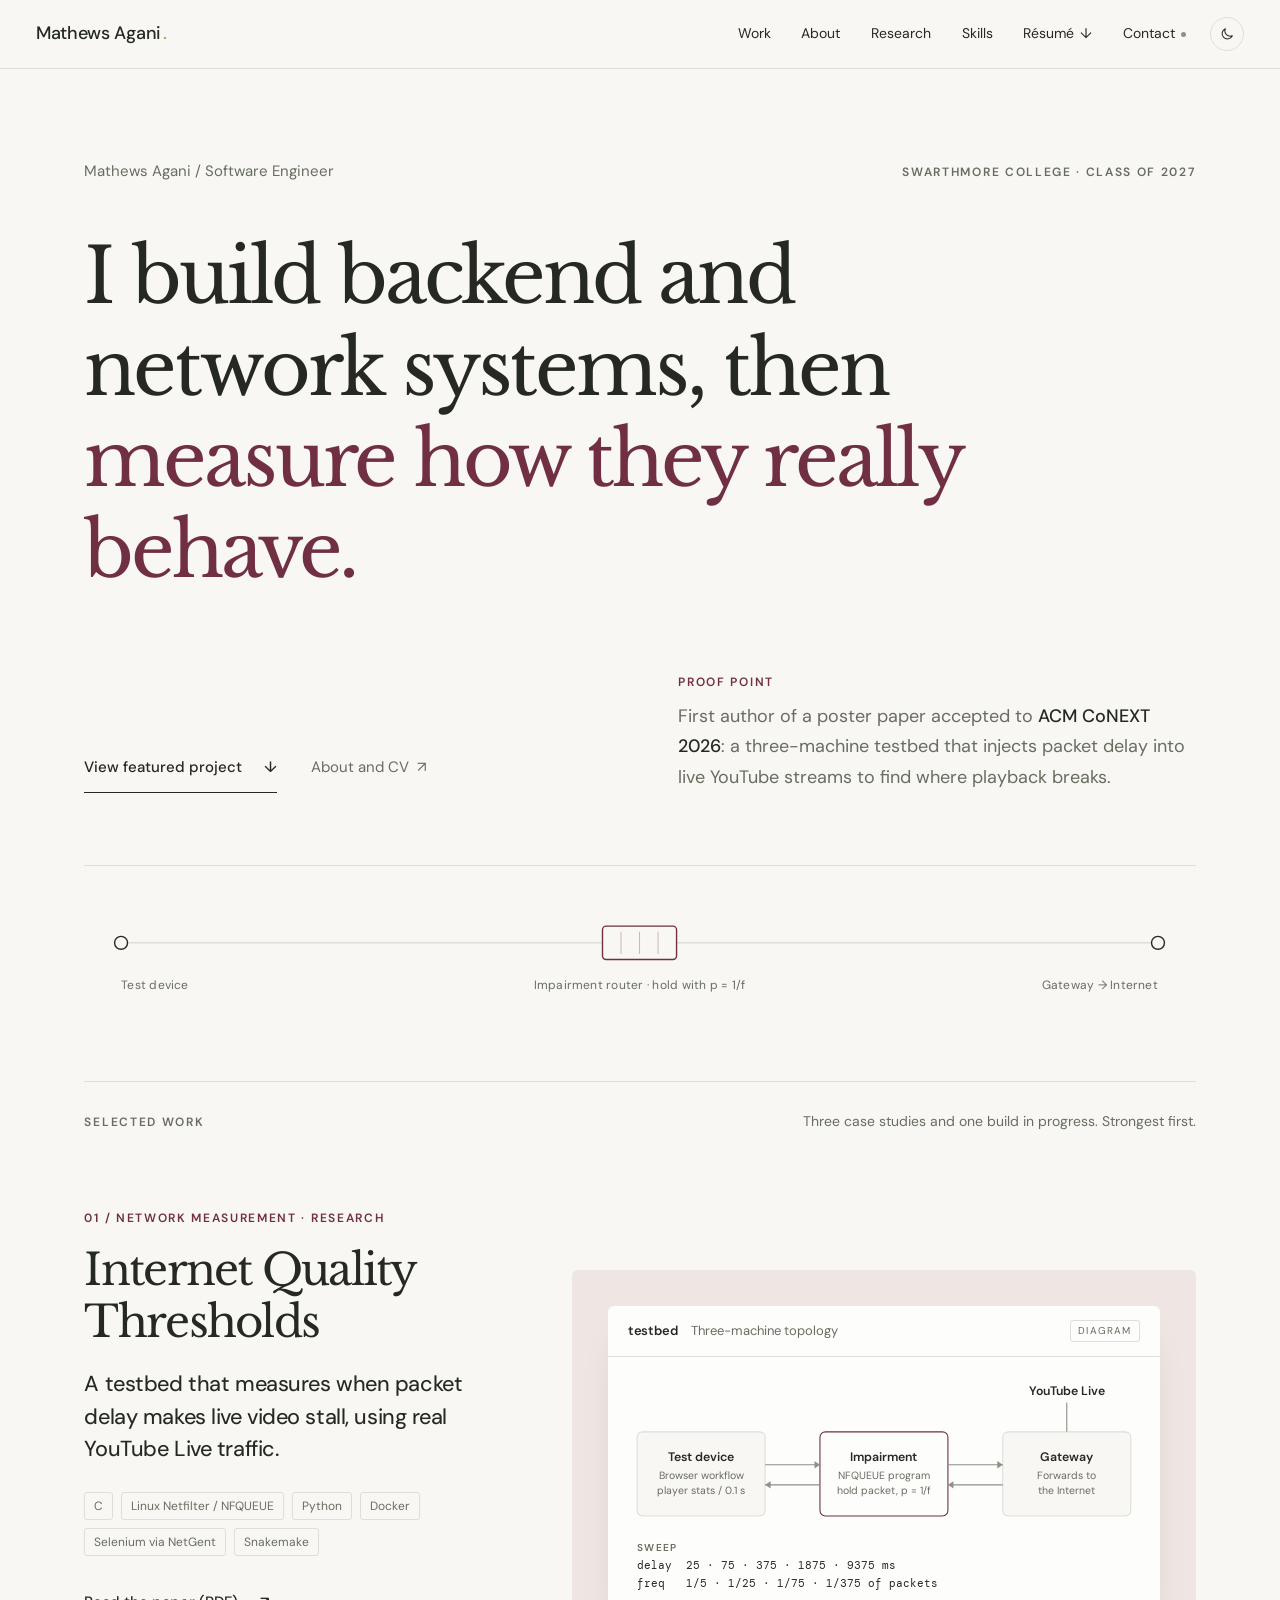
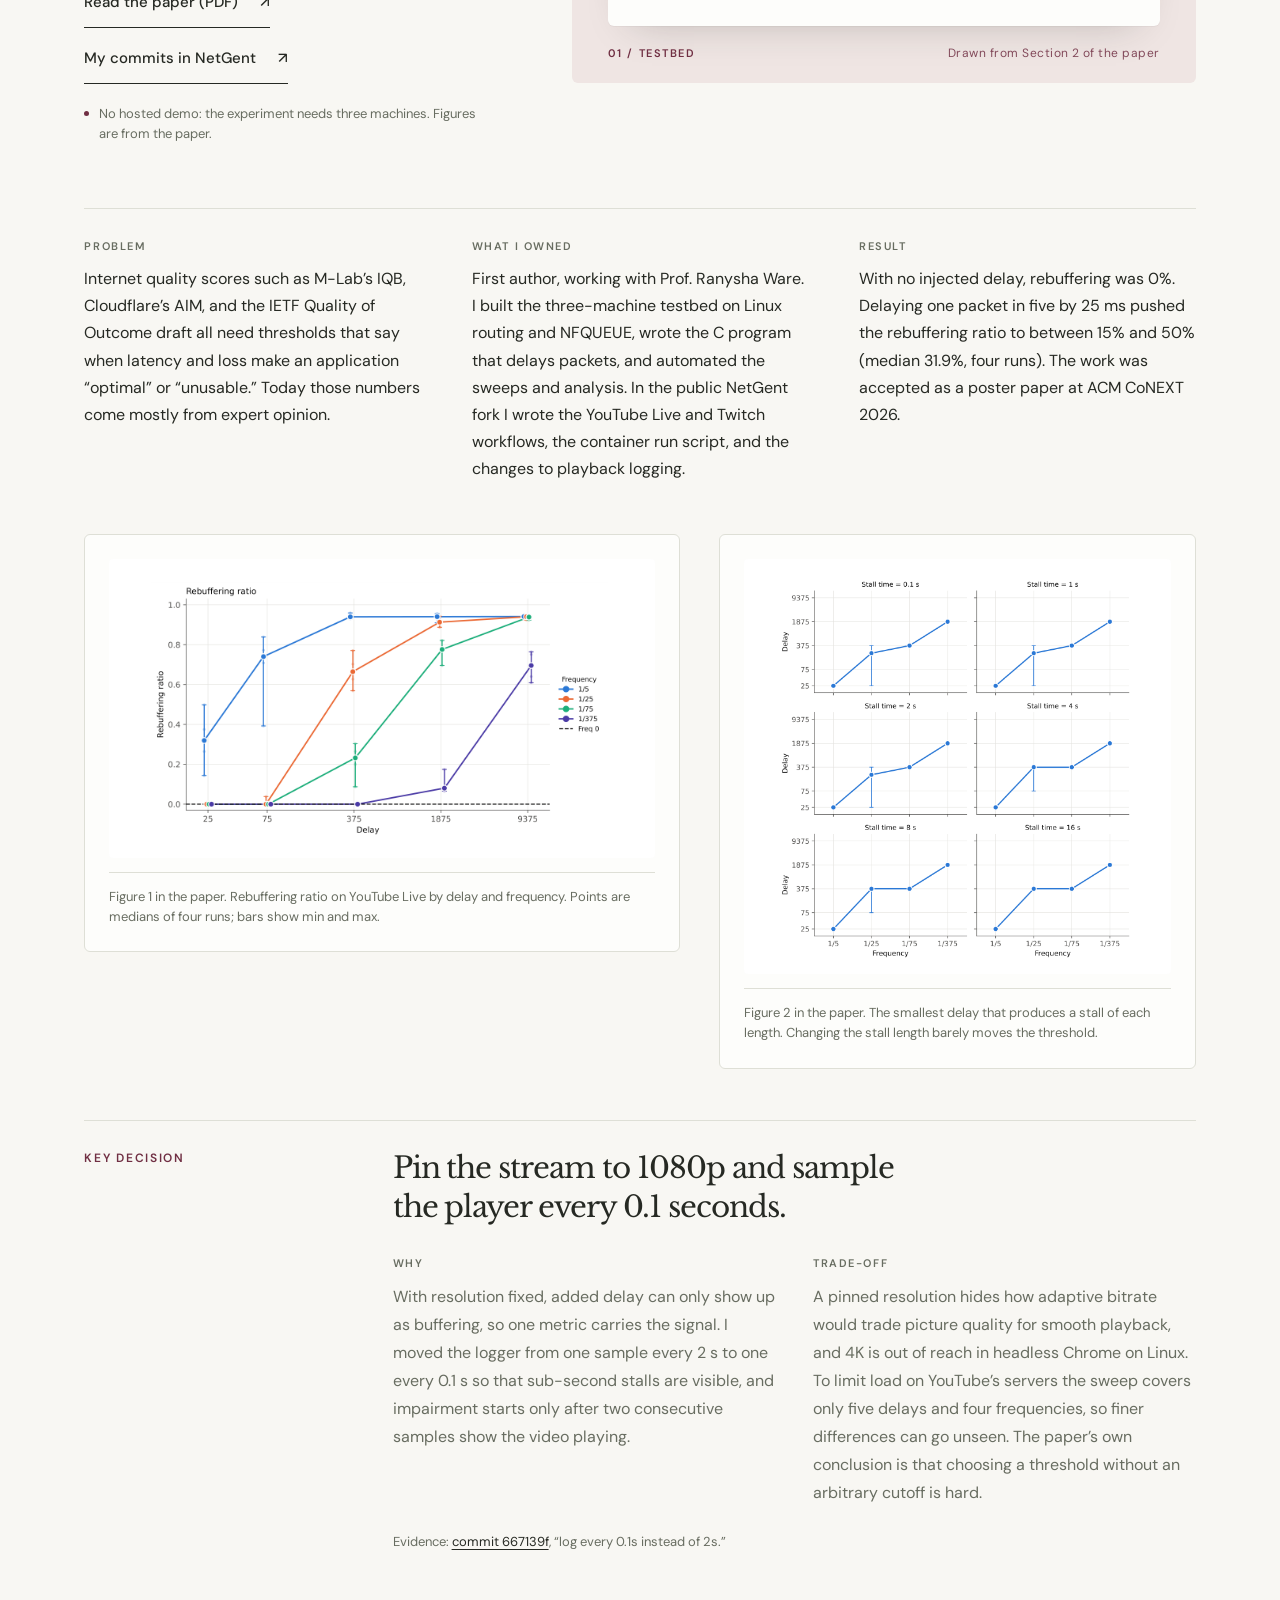
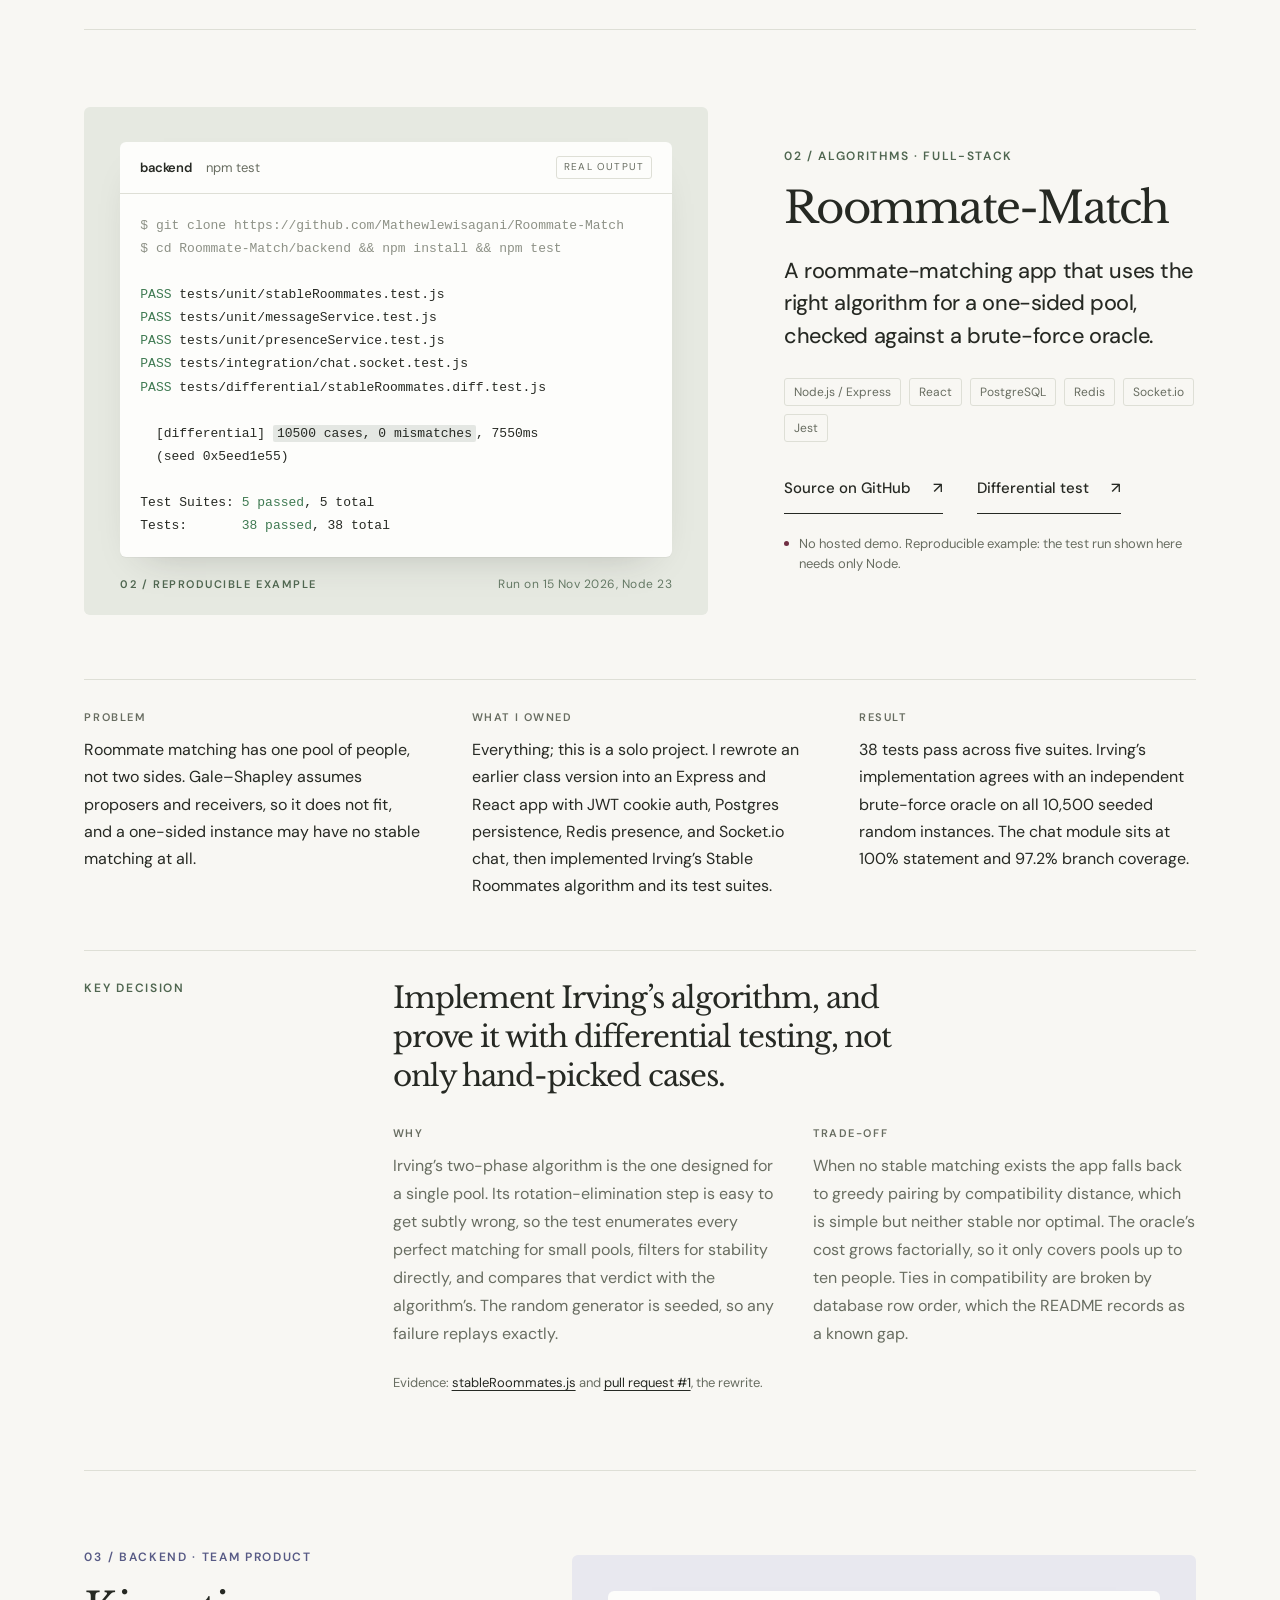
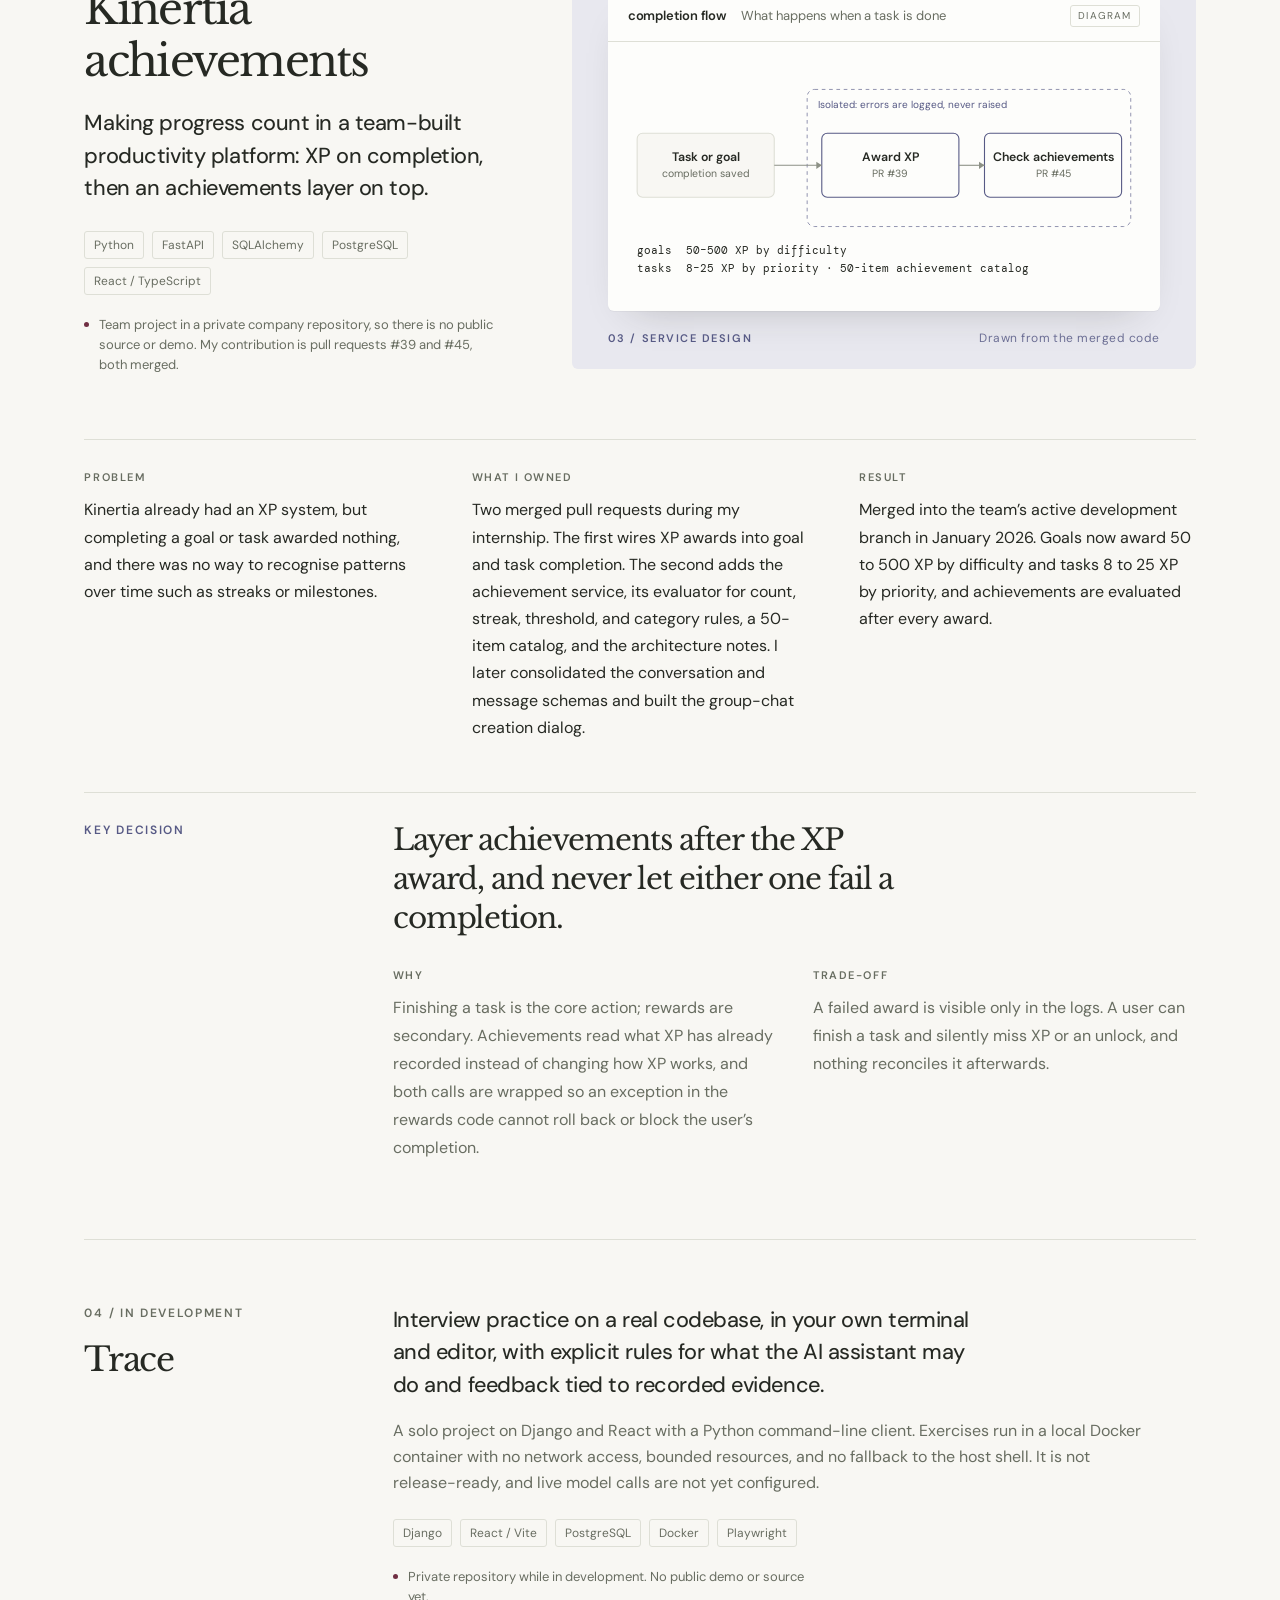
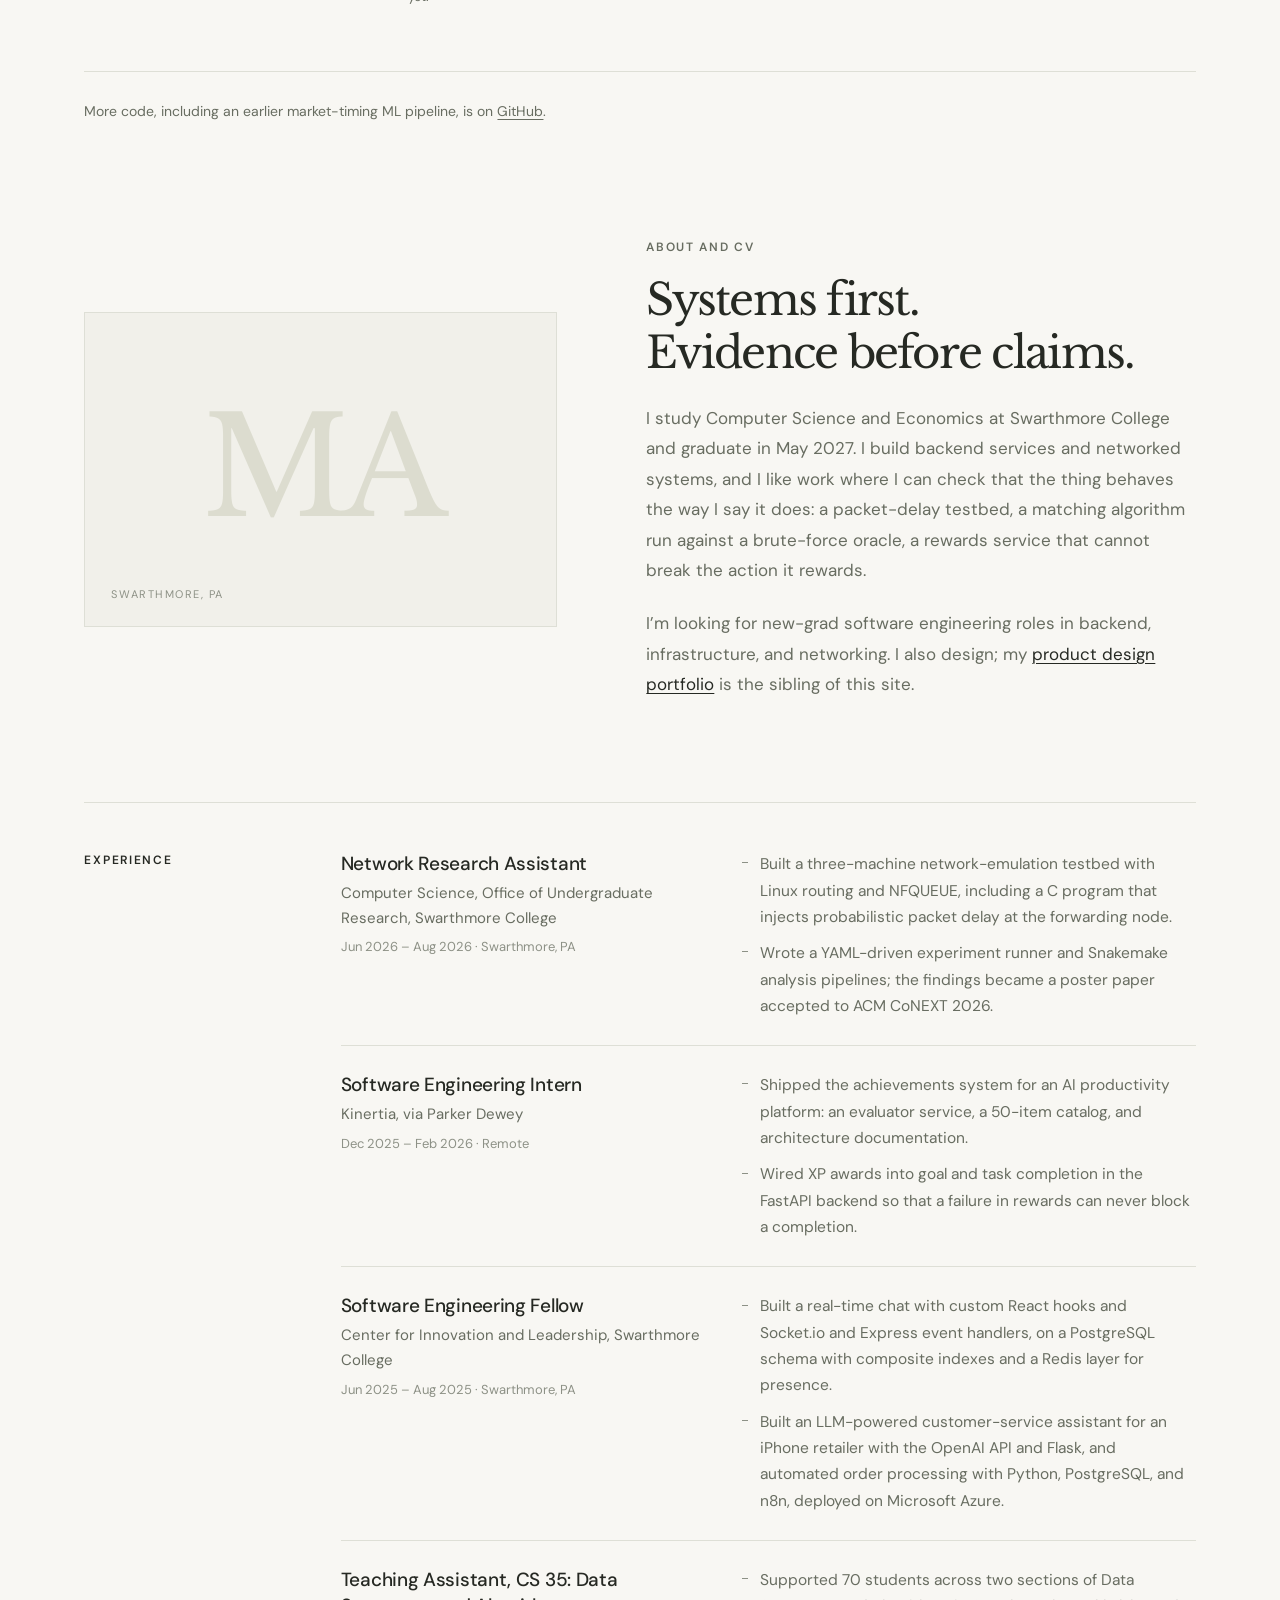
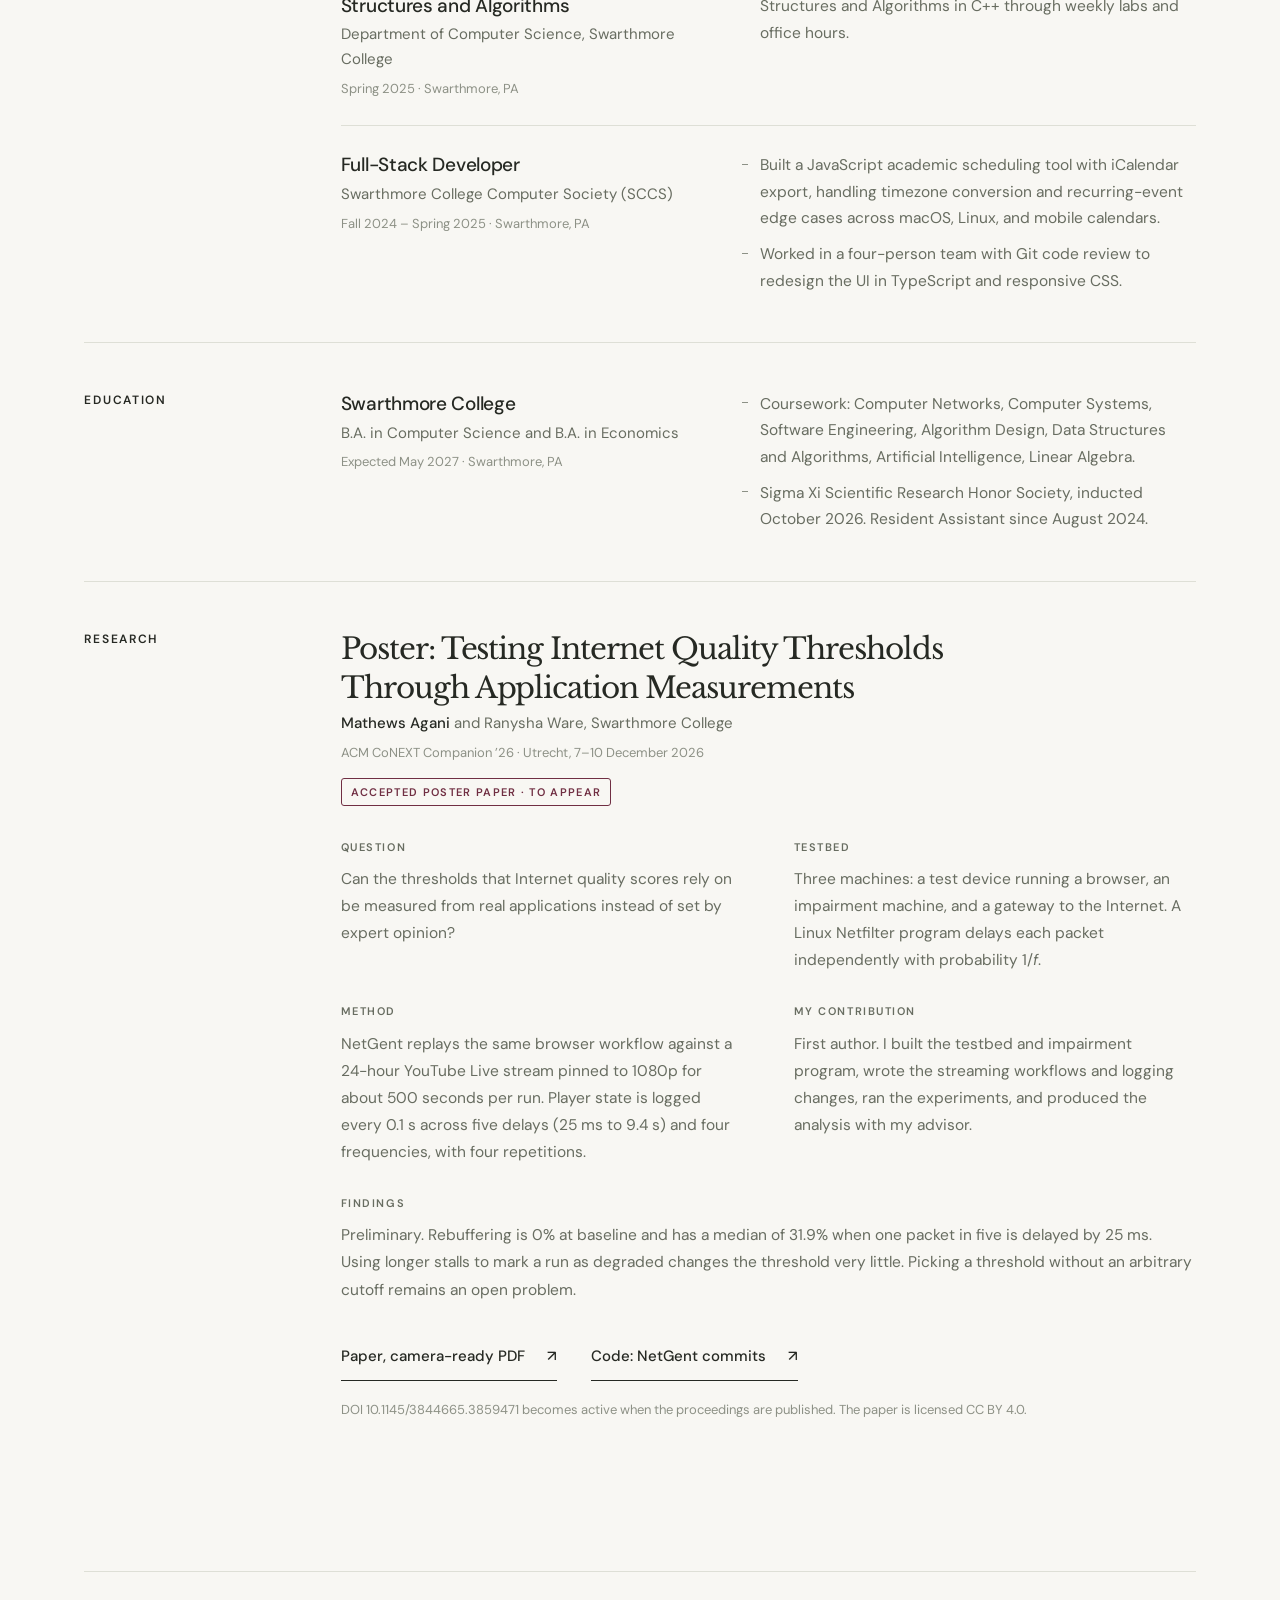
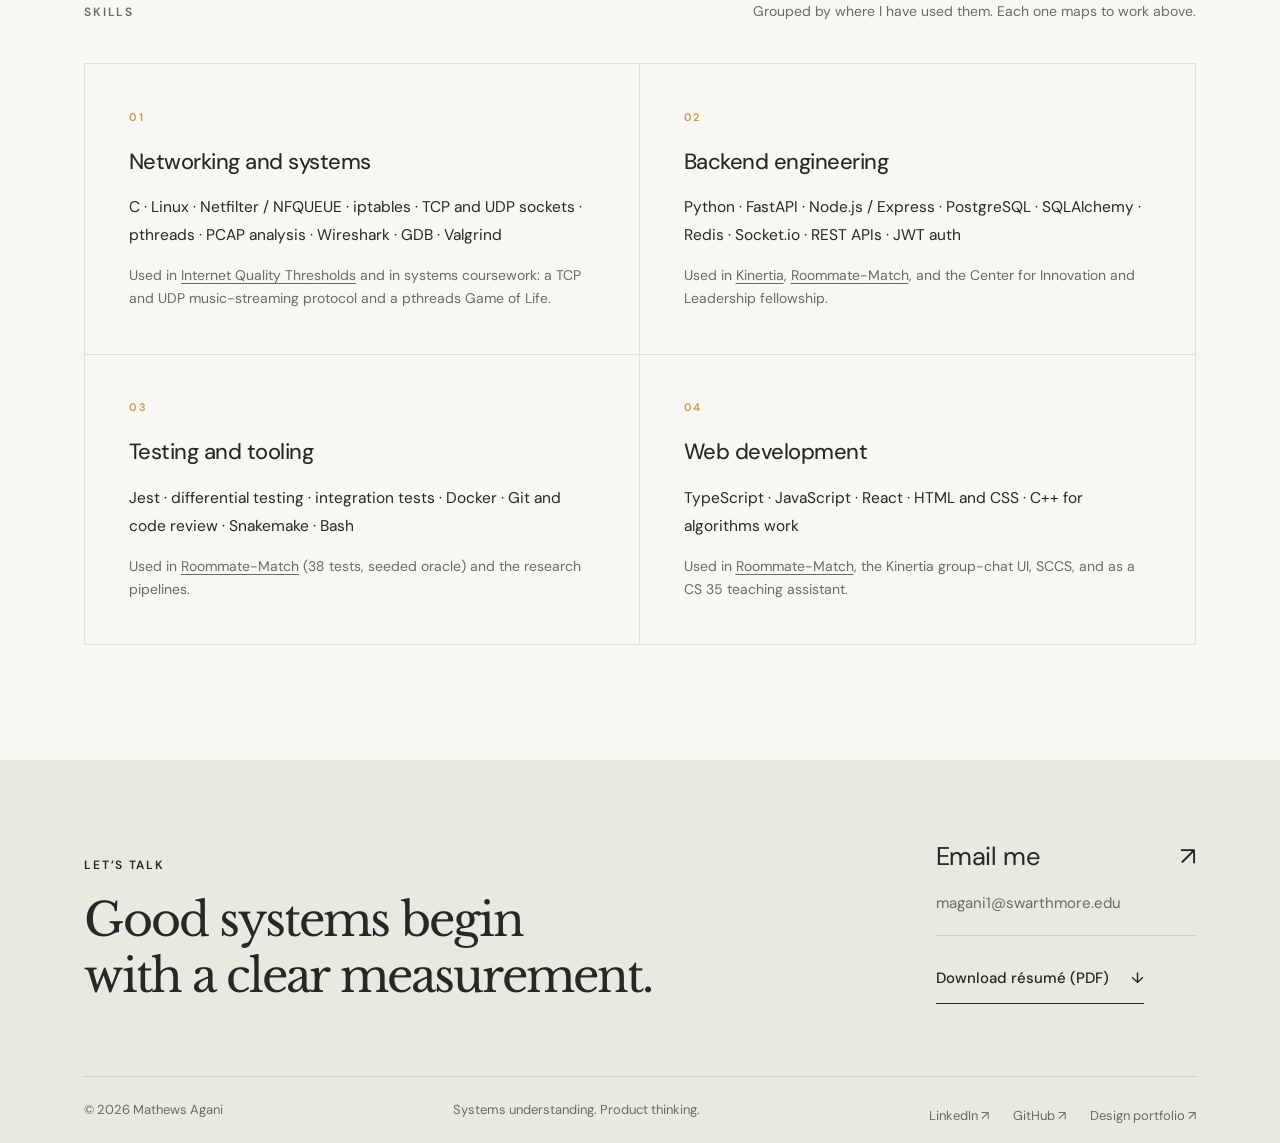
==== commit 10033d15: "Add dark theme with header toggle Follows the system preference until the visitor chooses, then reme" ====
--- a/index.html
+++ b/index.html
@@ -11,7 +11,14 @@
   <link rel="preconnect" href="https://fonts.gstatic.com" crossorigin>
   <link href="https://fonts.googleapis.com/css2?family=DM+Sans:opsz,wght@9..40,400;9..40,450;9..40,500;9..40,600&family=DM+Mono:wght@400;500&family=Libre+Baskerville:ital,wght@0,400;1,400&display=swap" rel="stylesheet">
   <link rel="stylesheet" href="styles.css">
-  <script>document.documentElement.classList.add('js');</script>
+  <script>
+    (function () {
+      var d = document.documentElement; d.classList.add('js');
+      var t = null; try { t = localStorage.getItem('theme'); } catch (e) {}
+      if (t !== 'dark' && t !== 'light') t = window.matchMedia && matchMedia('(prefers-color-scheme: dark)').matches ? 'dark' : 'light';
+      d.setAttribute('data-theme', t);
+    })();
+  </script>
 </head>
 <body>
   <a class="skip-link" href="#main">Skip to content</a>
@@ -30,6 +37,10 @@
           <li><a href="#contact">Contact <span class="nav-dot" aria-hidden="true"></span></a></li>
         </ul>
       </nav>
+      <button class="theme-toggle" id="theme-toggle" type="button" aria-label="Switch to dark theme" aria-pressed="false">
+              <svg class="i-moon" viewBox="0 0 24 24" aria-hidden="true" focusable="false"><path d="M20 14.5A8 8 0 0 1 9.5 4a8 8 0 1 0 10.5 10.5z"/></svg>
+              <svg class="i-sun" viewBox="0 0 24 24" aria-hidden="true" focusable="false"><circle cx="12" cy="12" r="4"/><path d="M12 2v2M12 20v2M2 12h2M20 12h2M4.9 4.9l1.4 1.4M17.7 17.7l1.4 1.4M4.9 19.1l1.4-1.4M17.7 6.3l1.4-1.4"/></svg>
+            </button>
     </div>
   </header>
 
--- a/styles.css
+++ b/styles.css
@@ -20,6 +20,10 @@
   --iris-bg: #e8e8ef;
   --card: #fdfdfb;
   --ok: #3f7a52;
+  --line-2: #cfcfc4;
+  --header-bg: rgba(248, 247, 243, 0.93);
+  --mono-ink: #dcdccf;
+  color-scheme: light;
 
   --serif: "Libre Baskerville", Georgia, "Times New Roman", serif;
   --sans: "DM Sans", system-ui, -apple-system, "Segoe UI", Roboto, sans-serif;
@@ -28,12 +32,30 @@
   --gutter: clamp(20px, 6.6vw, 96px);
   --max: 1248px;
   --header-h: 68px;
+}
+
+
+/* ---------- dark theme: system preference by default, toggle overrides ---------- */
+@media (prefers-color-scheme: dark) {
+  :root:not([data-theme="light"]) {
+  --paper: #171815; --paper-2: #1e201c; --band: #1f211d; --ink: #ecebe4; --muted: #a6aa9d; --faint: #80847a;
+  --line: #33362f; --line-2: #3d4038; --accent: #dc8fa6; --gold: #d1a95a; --sage: #9dbb9e; --iris: #abaedb;
+  --rose-bg: #2a2023; --sage-bg: #20261f; --iris-bg: #212231; --card: #1d1e1b; --ok: #7fc296;
+  --header-bg: rgba(23, 24, 21, 0.9); --mono-ink: #2e302a; color-scheme: dark;
+  }
+}
+:root[data-theme="dark"] {
+  --paper: #171815; --paper-2: #1e201c; --band: #1f211d; --ink: #ecebe4; --muted: #a6aa9d; --faint: #80847a;
+  --line: #33362f; --line-2: #3d4038; --accent: #dc8fa6; --gold: #d1a95a; --sage: #9dbb9e; --iris: #abaedb;
+  --rose-bg: #2a2023; --sage-bg: #20261f; --iris-bg: #212231; --card: #1d1e1b; --ok: #7fc296;
+  --header-bg: rgba(23, 24, 21, 0.9); --mono-ink: #2e302a; color-scheme: dark;
 }
 
 *, *::before, *::after { box-sizing: border-box; }
 html { scroll-behavior: smooth; scroll-padding-top: calc(var(--header-h) + 24px); -webkit-text-size-adjust: 100%; }
 body {
   margin: 0;
+  transition: background-color .3s ease, color .3s ease;
   background: var(--paper);
   color: var(--ink);
   font-family: var(--sans);
@@ -65,7 +87,7 @@
 /* ---------- header ---------- */
 .site-header {
   position: sticky; top: 0; z-index: 50;
-  background: rgba(248, 247, 243, 0.93);
+  background: var(--header-bg);
   -webkit-backdrop-filter: blur(10px); backdrop-filter: blur(10px);
   border-bottom: 1px solid var(--line);
 }
@@ -85,6 +107,20 @@
 .nav-list a:hover::after, .nav-list a[aria-current="true"]::after { transform: scaleX(1); }
 .nav-list a[aria-current="true"] { color: var(--accent); }
 .nav-dot { width: 5px; height: 5px; border-radius: 50%; background: var(--faint); }
+
+.theme-toggle {
+  display: none; align-items: center; justify-content: center; width: 34px; height: 34px; padding: 0;
+  background: none; border: 1px solid var(--line); border-radius: 50%; color: var(--ink); cursor: pointer;
+  transition: border-color .2s ease, color .2s ease, transform .4s cubic-bezier(.2,.7,.2,1);
+}
+.js .theme-toggle { display: inline-flex; }
+.theme-toggle { flex: none; }
+.site-header nav { margin-left: auto; }
+.theme-toggle:hover { border-color: var(--accent); color: var(--accent); transform: rotate(20deg); }
+.theme-toggle svg { width: 16px; height: 16px; fill: none; stroke: currentColor; stroke-width: 1.6; stroke-linecap: round; stroke-linejoin: round; }
+.theme-toggle .i-sun { display: none; }
+:root[data-theme="dark"] .theme-toggle .i-sun { display: block; }
+:root[data-theme="dark"] .theme-toggle .i-moon { display: none; }
 
 /* ---------- type helpers ---------- */
 .eyebrow {
@@ -207,8 +243,8 @@
 .facts dd { font-size: 16px; line-height: 1.7; color: var(--ink); }
 
 .evidence { display: grid; grid-template-columns: minmax(0, 1.25fr) minmax(0, 1fr); gap: clamp(20px, 3vw, 40px); margin-top: clamp(36px, 4vw, 56px); align-items: start; }
-.evidence figure { background: #fff; border: 1px solid var(--line); border-radius: 6px; padding: clamp(12px, 2vw, 24px); }
-.evidence img { width: 100%; height: auto; }
+.evidence figure { background: var(--card); border: 1px solid var(--line); border-radius: 6px; padding: clamp(12px, 2vw, 24px); }
+.evidence img { width: 100%; height: auto; border-radius: 4px; }
 .evidence figcaption { font-size: 13px; line-height: 1.55; color: var(--muted); margin-top: 14px; padding-top: 14px; border-top: 1px solid var(--line); }
 
 .decision { display: grid; grid-template-columns: minmax(0, 0.32fr) minmax(0, 1fr); gap: clamp(20px, 4vw, 56px); margin-top: clamp(36px, 4vw, 56px); padding-top: 28px; border-top: 1px solid var(--line); }
@@ -232,7 +268,7 @@
   aspect-ratio: 3 / 2; background: var(--paper-2); border: 1px solid var(--line);
   display: grid; place-items: center; position: relative;
 }
-.monogram span { font-family: var(--serif); font-size: clamp(72px, 11vw, 136px); letter-spacing: -0.06em; color: #dcdccf; line-height: 1; }
+.monogram span { font-family: var(--serif); font-size: clamp(72px, 11vw, 136px); letter-spacing: -0.06em; color: var(--mono-ink); line-height: 1; }
 .monogram small { position: absolute; left: 26px; bottom: 22px; font-size: 11px; letter-spacing: .14em; text-transform: uppercase; color: var(--faint); }
 .about-intro .display { margin-top: 18px; }
 .lead { font-size: 17px; line-height: 1.8; color: var(--muted); margin-top: 22px; max-width: 60ch; }
@@ -279,14 +315,14 @@
 .contact-main { display: flex; justify-content: space-between; align-items: flex-end; gap: 40px; flex-wrap: wrap; }
 .contact .display { margin-top: 18px; font-size: clamp(30px, 3.6vw, 46px); }
 .contact-cta { display: grid; gap: 18px; justify-items: start; min-width: min(100%, 260px); }
-.email-link { display: grid; gap: 12px; text-decoration: none; border-bottom: 1px solid #cfcfc4; padding-bottom: 20px; width: 100%; }
+.email-link { display: grid; gap: 12px; text-decoration: none; border-bottom: 1px solid var(--line-2); padding-bottom: 20px; width: 100%; }
 .email-label { display: flex; justify-content: space-between; gap: 40px; font-size: clamp(22px, 2vw, 26px); letter-spacing: -0.4px; }
 .email-label span { transition: transform .25s ease; }
 .email-link:hover .email-label span { transform: translate(4px, -4px); }
 .email-addr { font-size: 15px; color: var(--muted); }
 .contact-base {
   display: flex; justify-content: space-between; gap: 16px 32px; flex-wrap: wrap;
-  margin-top: clamp(48px, 6vw, 72px); padding-top: 22px; border-top: 1px solid #d6d6cb; font-size: 13px; color: var(--muted);
+  margin-top: clamp(48px, 6vw, 72px); padding-top: 22px; border-top: 1px solid var(--line-2); font-size: 13px; color: var(--muted);
 }
 .contact-base ul { display: flex; gap: 24px; flex-wrap: wrap; }
 .contact-base a { text-decoration: none; padding: 6px 0; display: inline-block; }
@@ -332,6 +368,8 @@
   .site-header nav::-webkit-scrollbar { display: none; }
   .nav-list { padding: 0 20px; gap: 22px; width: max-content; }
   .nav-list a { padding: 10px 0 12px; }
+  .theme-toggle { position: absolute; top: 8px; right: 20px; }
+  .site-header nav { margin-left: -20px; }
   .evidence { grid-template-columns: minmax(0, 1fr); }
   .decision-body dl, .research { grid-template-columns: minmax(0, 1fr); }
   .cv-item { grid-template-columns: minmax(0, 1fr); }
@@ -349,6 +387,7 @@
 
 @media print {
   .site-header, .progress, .wire, .skip-link { display: none; }
+  :root { color-scheme: light; }
   .js .reveal { opacity: 1 !important; transform: none !important; }
   body { background: #fff; }
 }
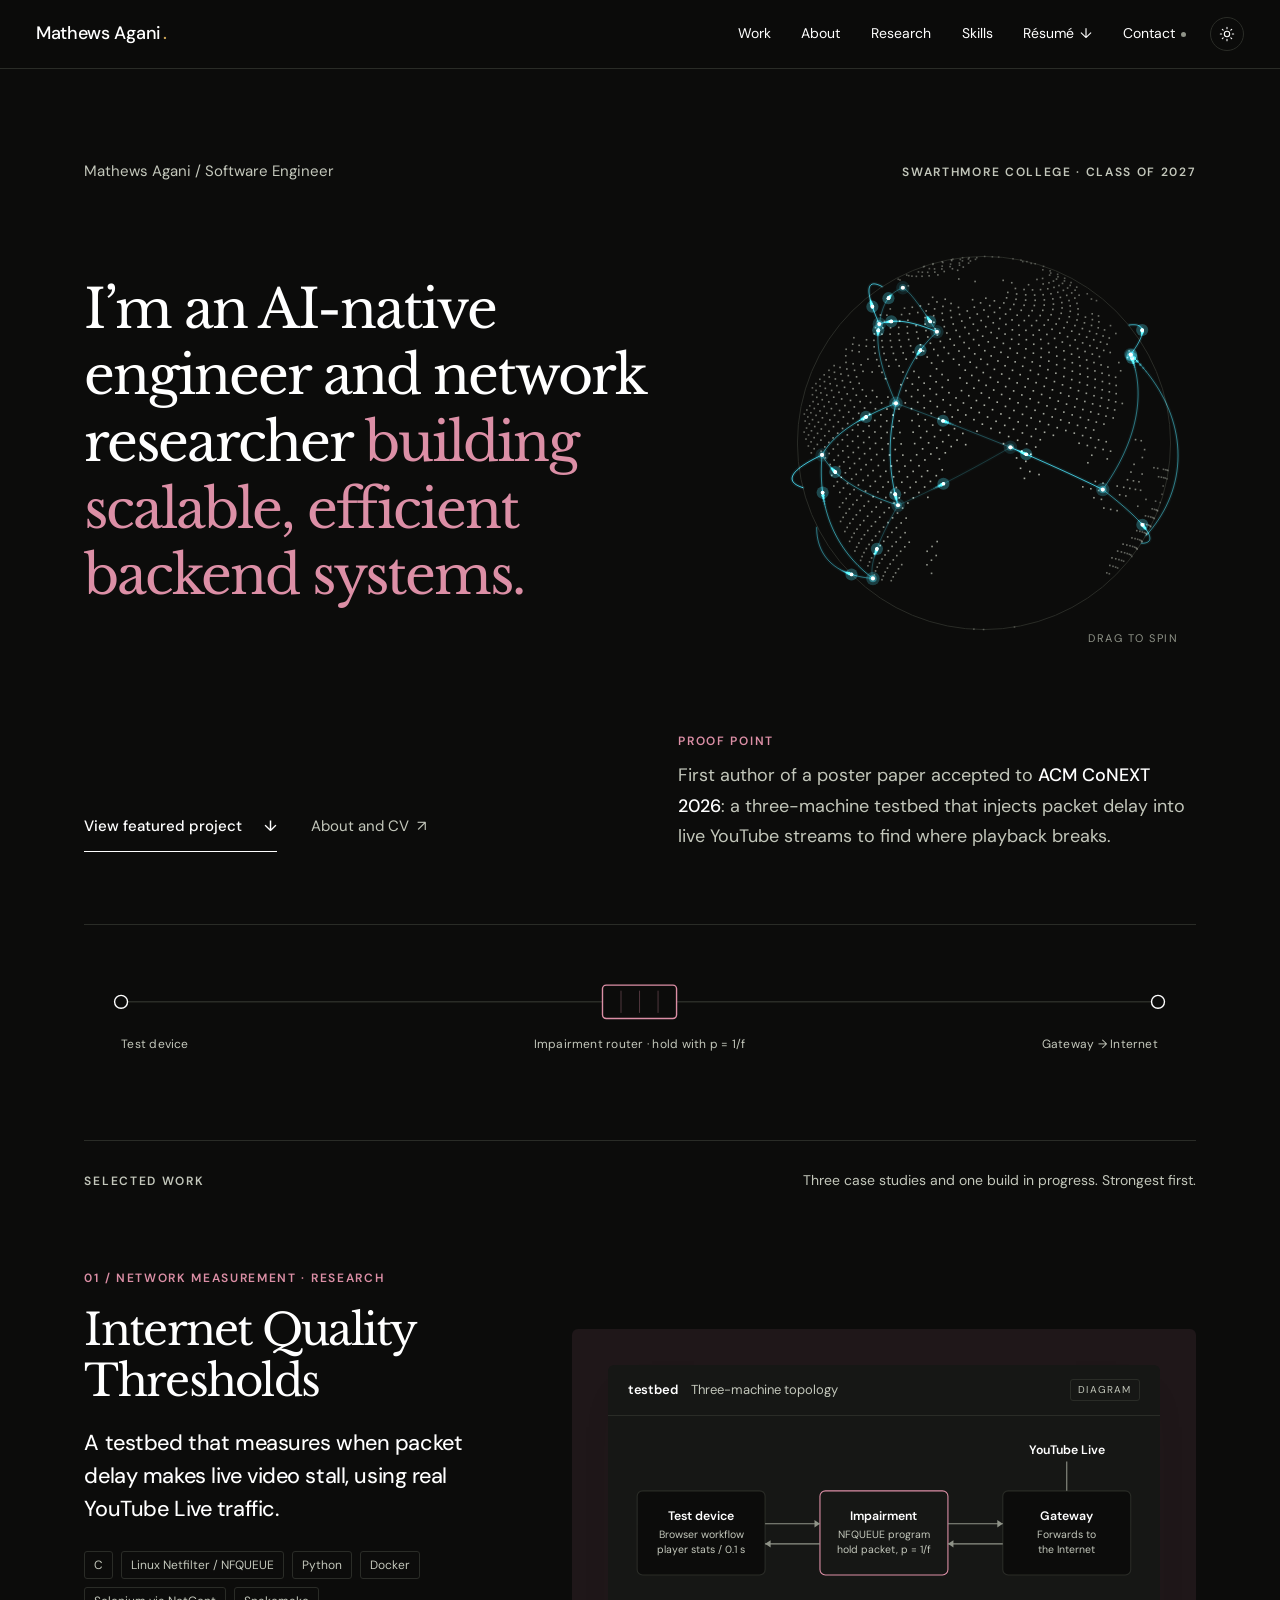
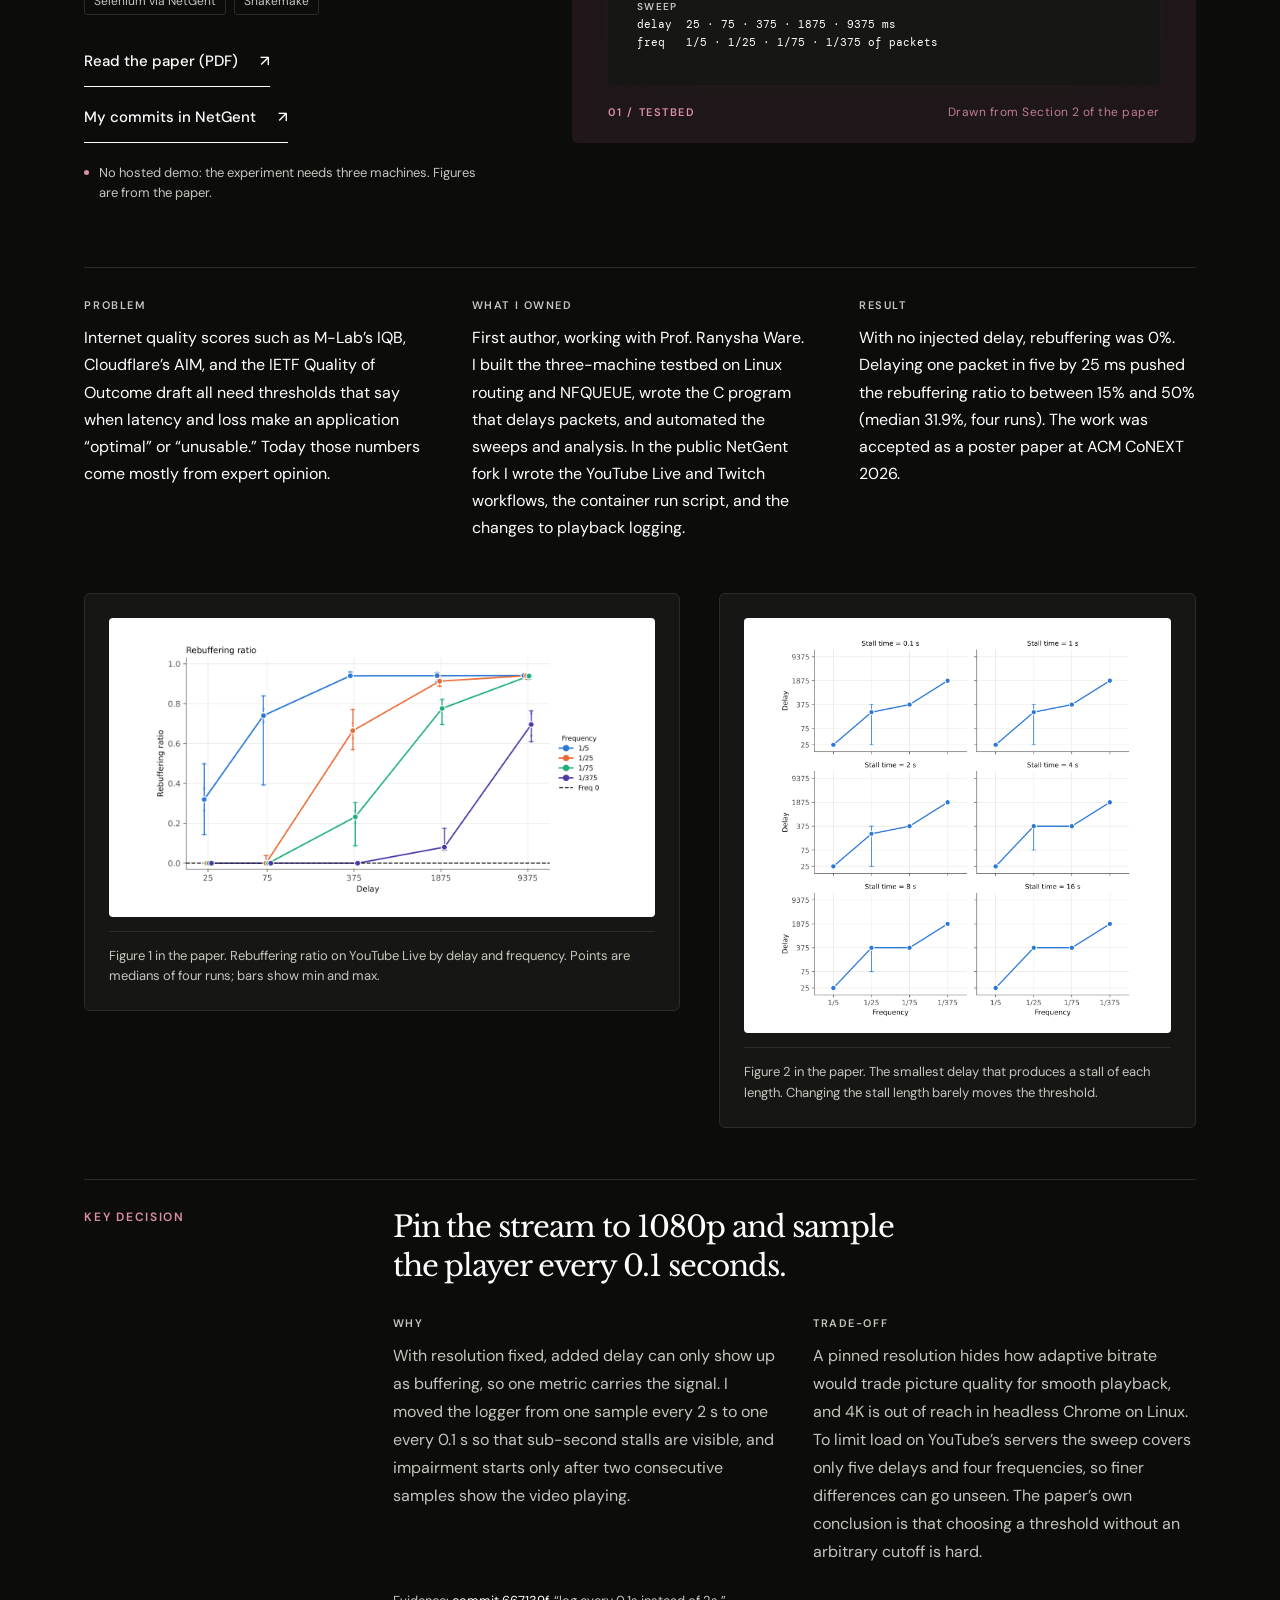
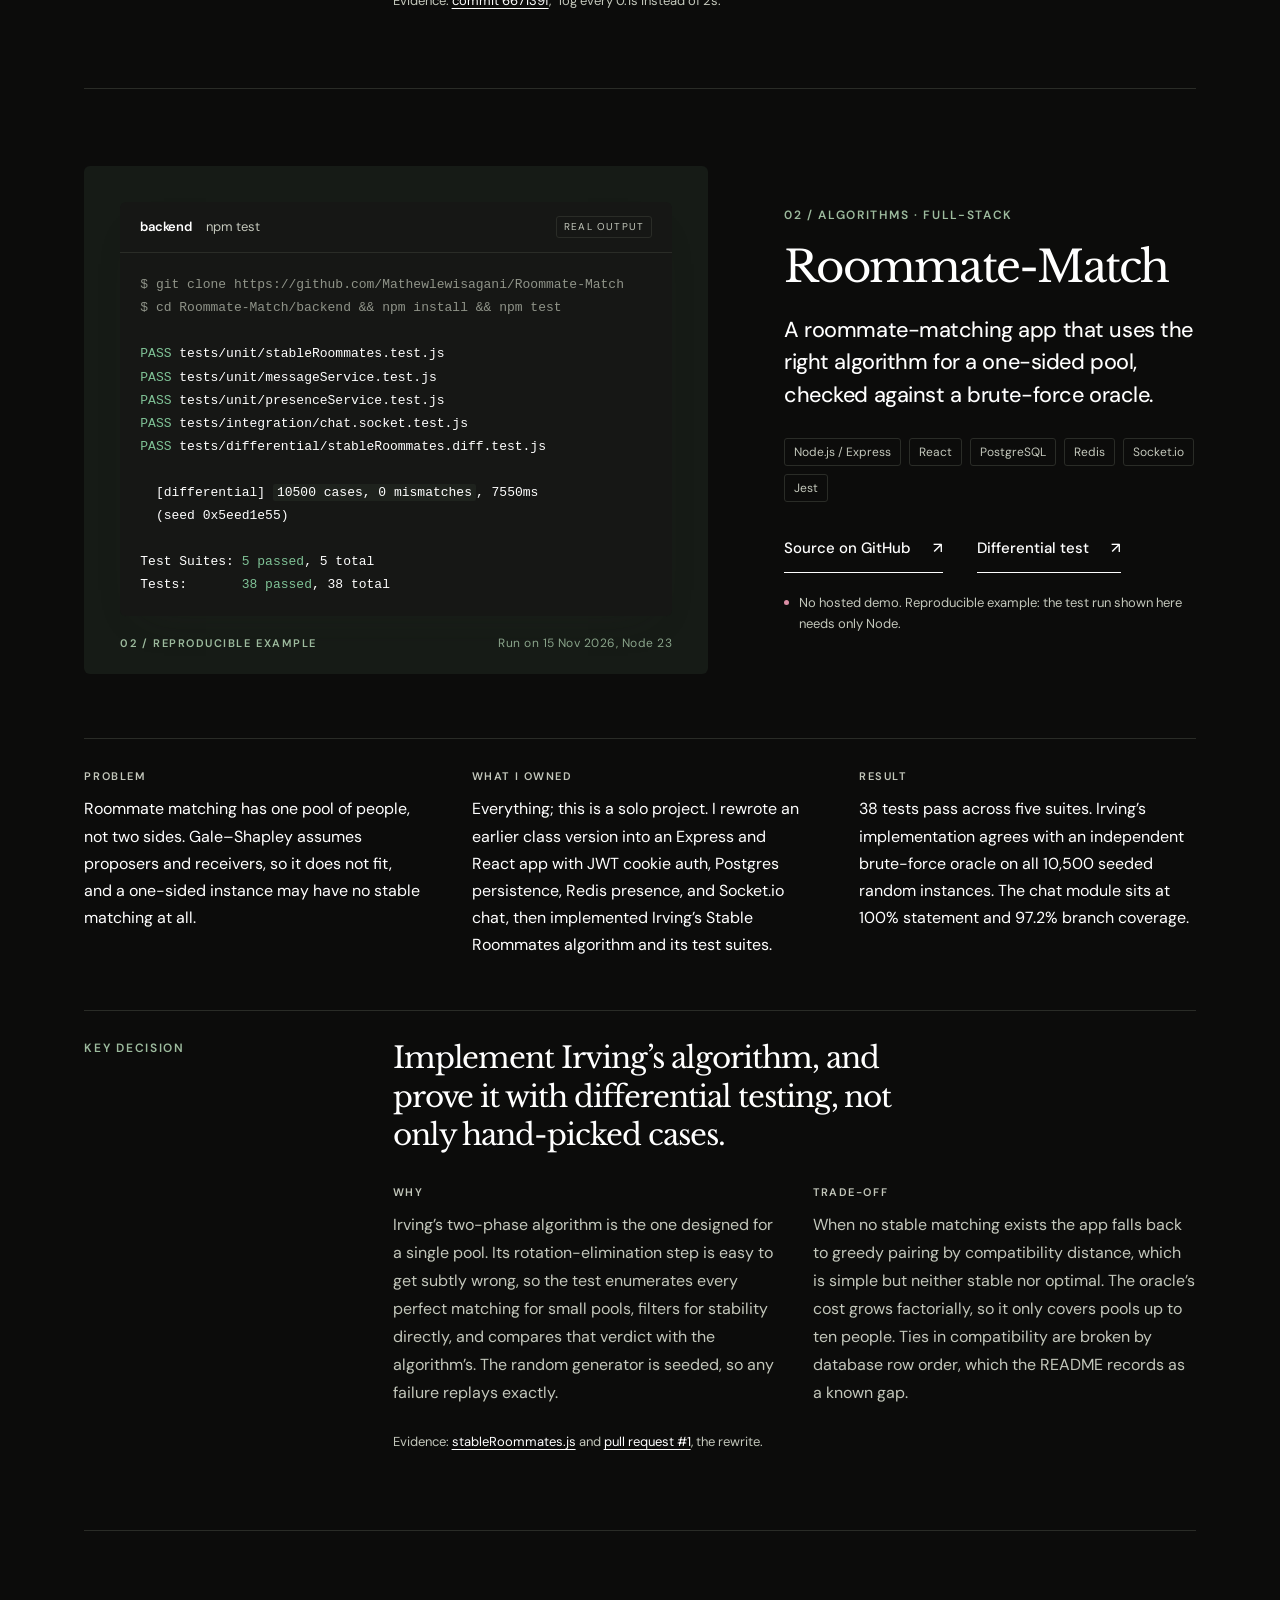
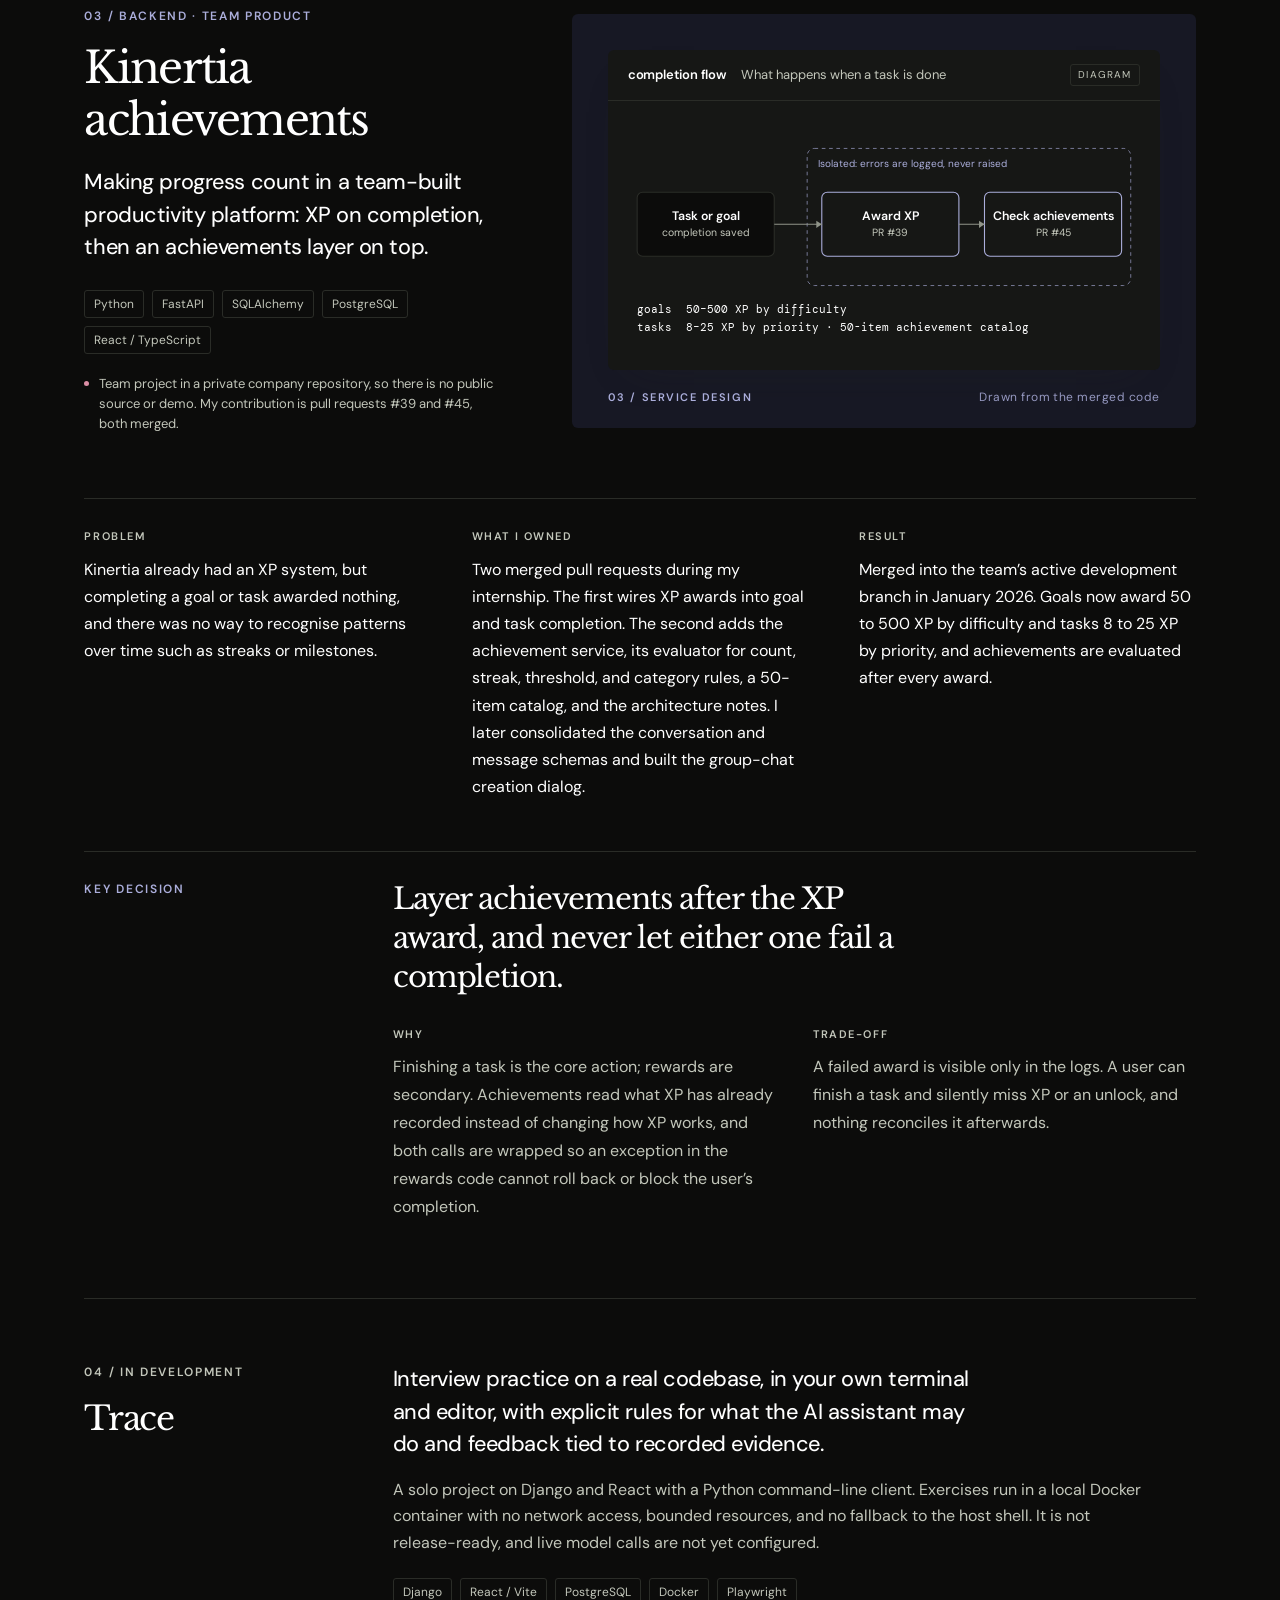
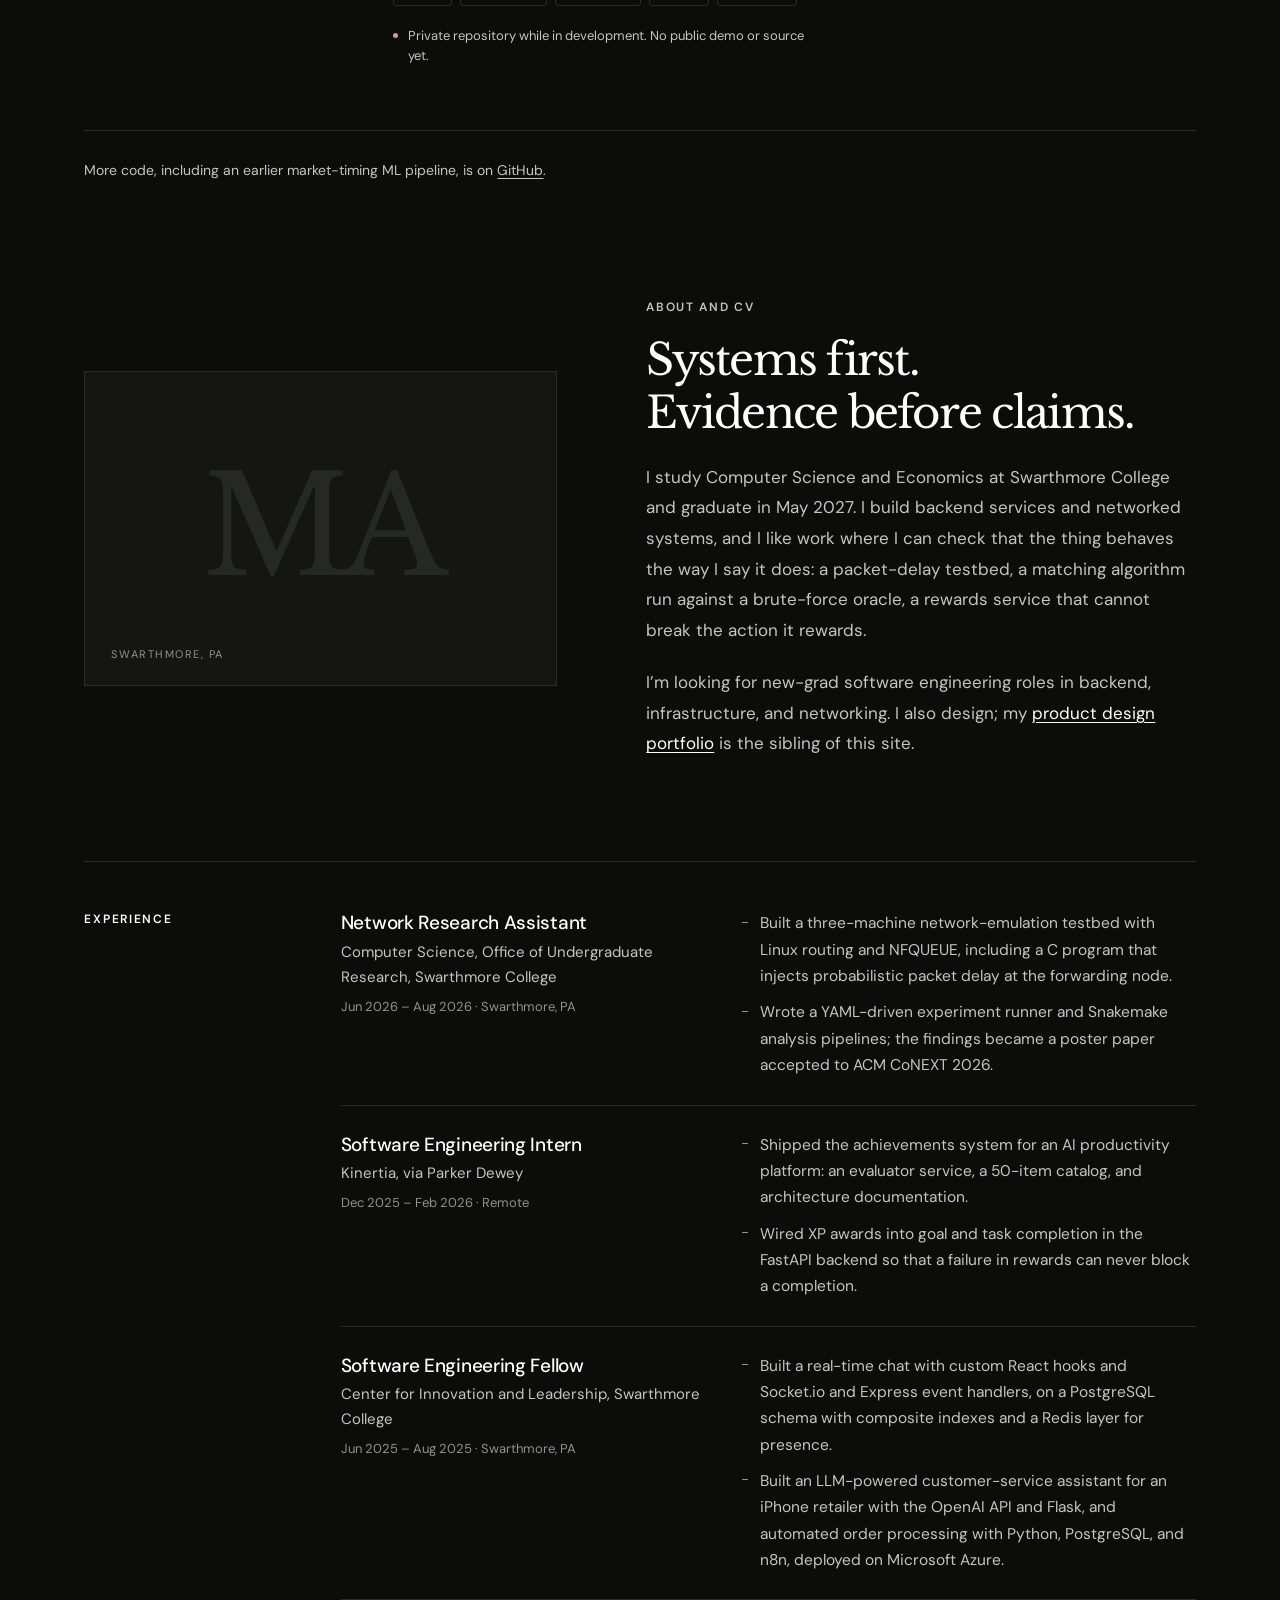
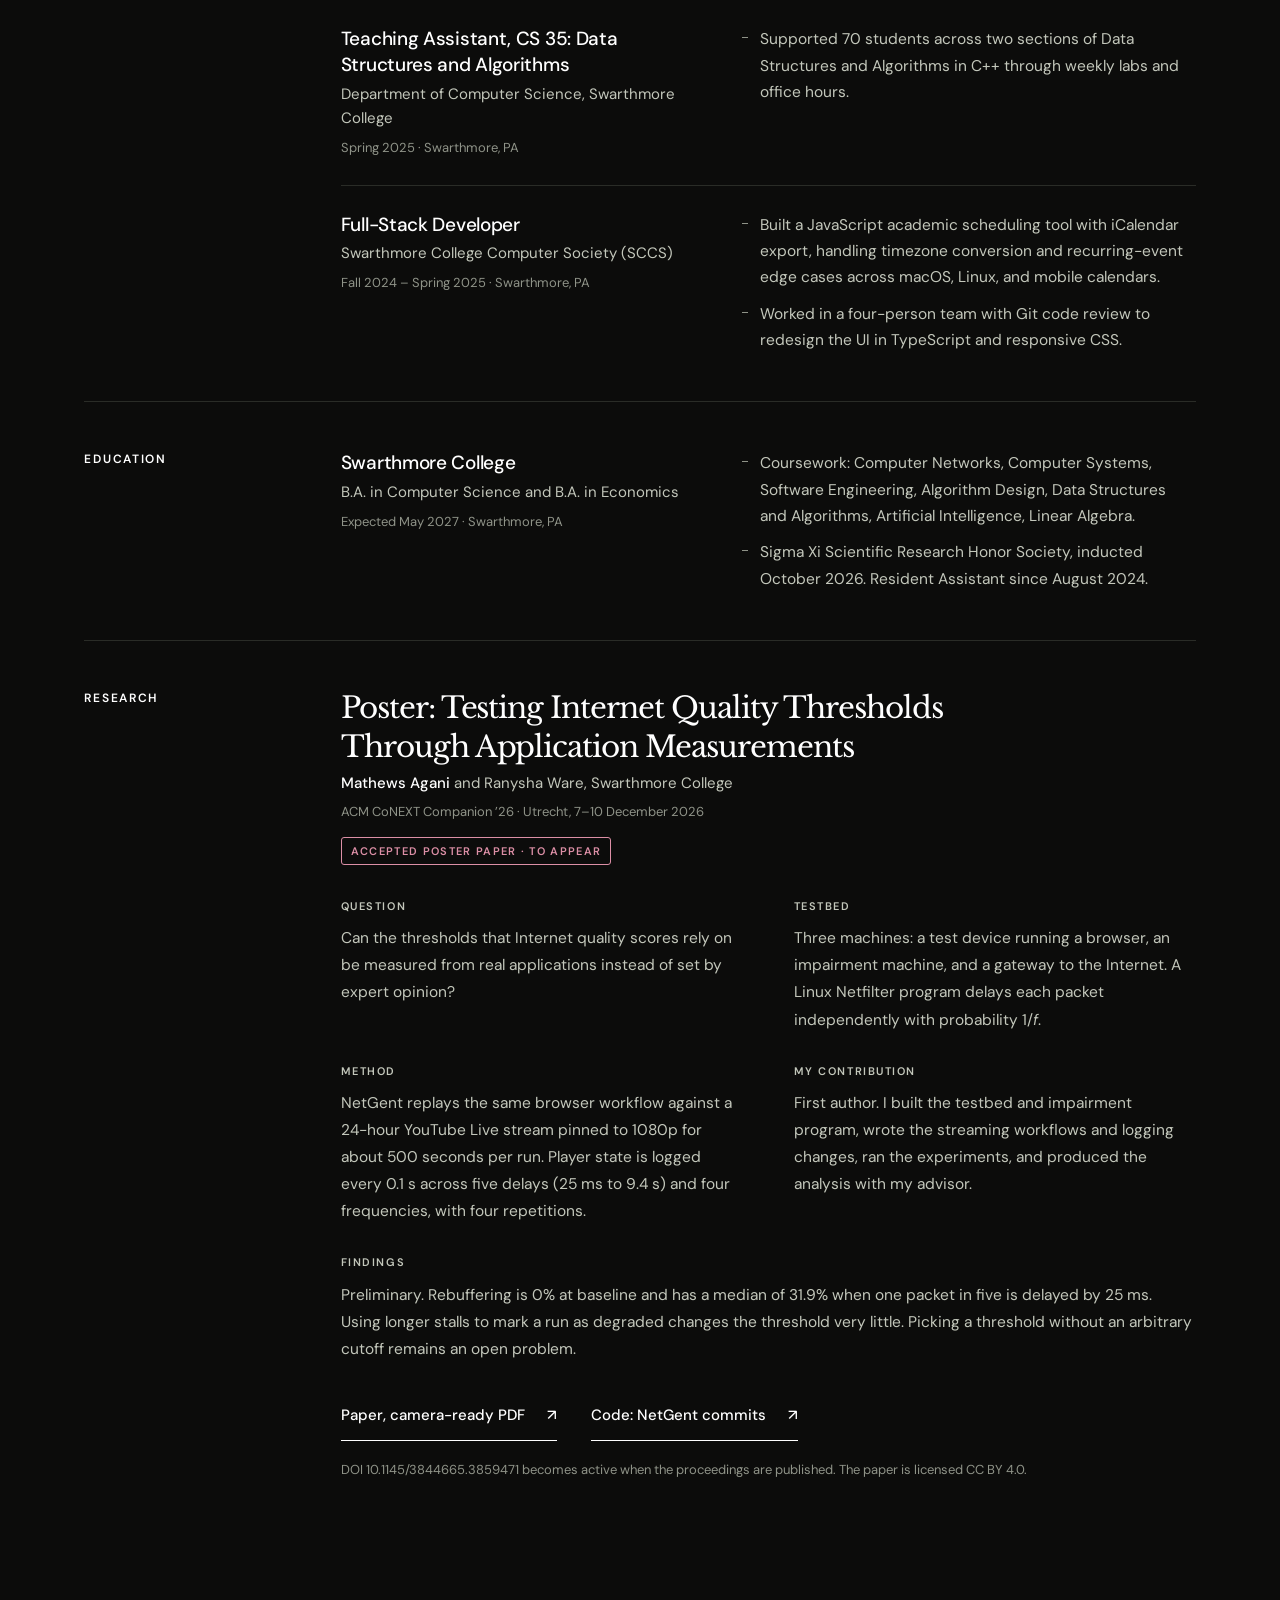
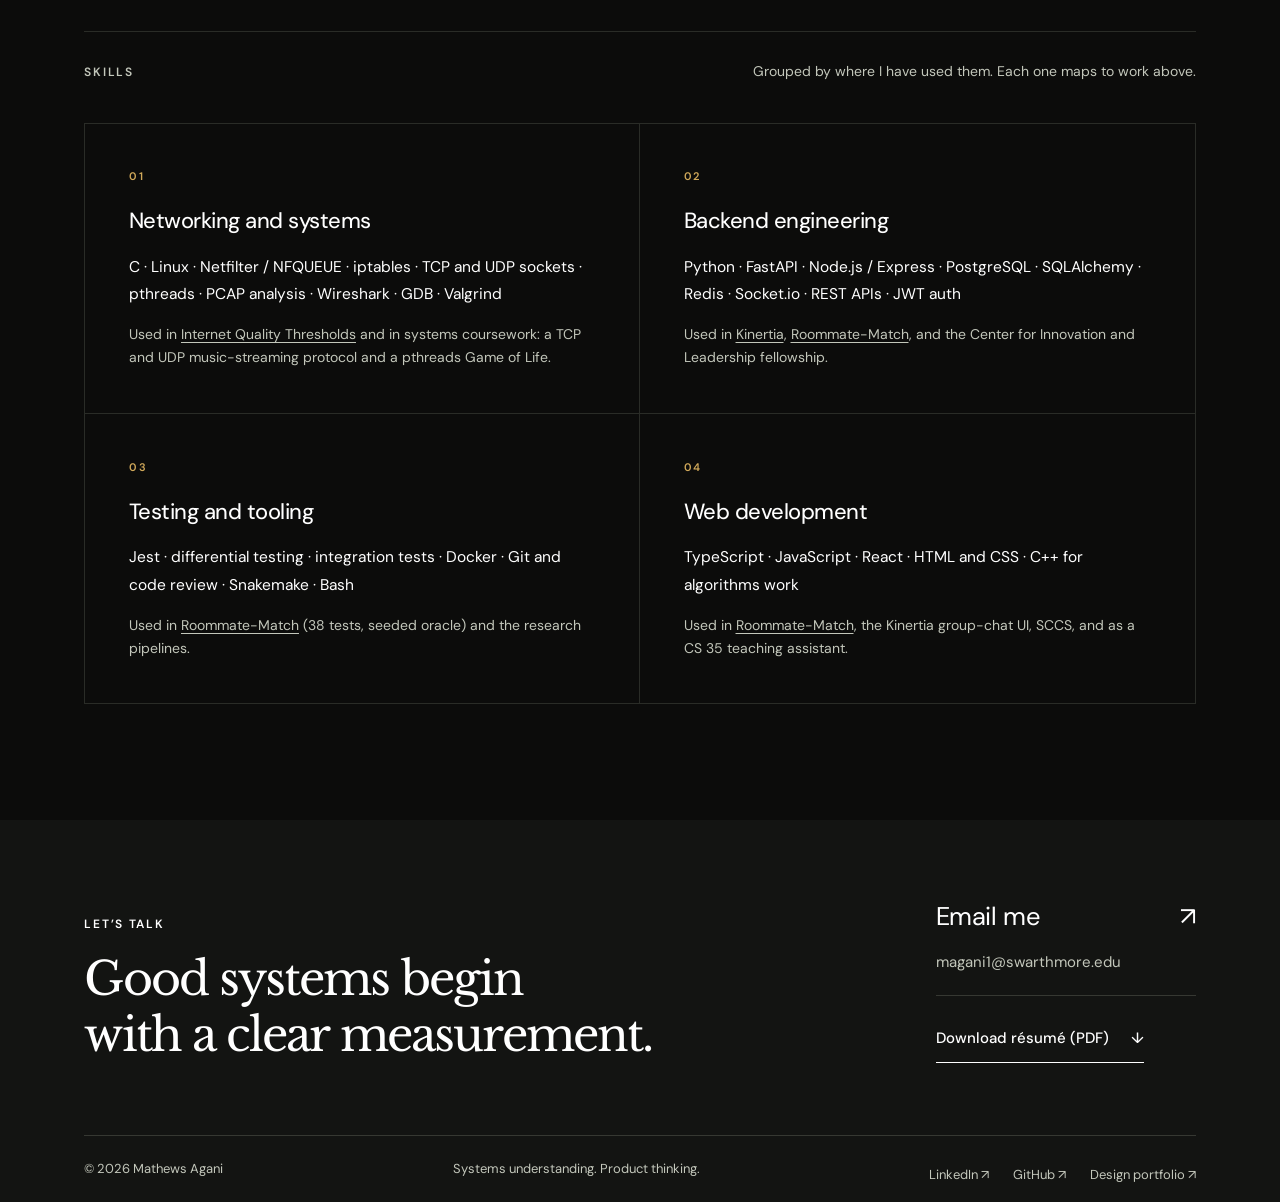
==== commit d245d91d: "Add network globe, default to black theme, update headline Hero gains a rotating canvas globe with n" ====
--- a/index.html
+++ b/index.html
@@ -5,7 +5,7 @@
   <meta name="viewport" content="width=device-width, initial-scale=1">
   <title>Mathews Agani — Software engineer, backend and network systems</title>
   <meta name="description" content="Developer portfolio and web CV of Mathews Agani: network measurement research accepted to ACM CoNEXT 2026, backend engineering, and tested full-stack software.">
-  <meta name="theme-color" content="#f8f7f3">
+  <meta name="theme-color" content="#0c0c0b">
   <link rel="icon" href="data:image/svg+xml,%3Csvg xmlns='http://www.w3.org/2000/svg' viewBox='0 0 32 32'%3E%3Crect width='32' height='32' rx='6' fill='%23262923'/%3E%3Ctext x='16' y='22' font-family='Georgia,serif' font-size='16' fill='%23f8f7f3' text-anchor='middle'%3EM%3C/text%3E%3Ccircle cx='25' cy='22' r='2' fill='%23c59b4a'/%3E%3C/svg%3E">
   <link rel="preconnect" href="https://fonts.googleapis.com">
   <link rel="preconnect" href="https://fonts.gstatic.com" crossorigin>
@@ -15,7 +15,7 @@
     (function () {
       var d = document.documentElement; d.classList.add('js');
       var t = null; try { t = localStorage.getItem('theme'); } catch (e) {}
-      if (t !== 'dark' && t !== 'light') t = window.matchMedia && matchMedia('(prefers-color-scheme: dark)').matches ? 'dark' : 'light';
+      if (t !== 'dark' && t !== 'light') t = 'dark'; // black theme is the default on a first visit
       d.setAttribute('data-theme', t);
     })();
   </script>
@@ -54,7 +54,13 @@
           <p class="eyebrow eyebrow--muted">Swarthmore College · Class of 2027</p>
         </div>
 
-        <h1 id="hero-title">I build backend and network systems, then <em>measure how they really behave.</em></h1>
+        <div class="hero-top">
+          <h1 id="hero-title">I’m an AI-native engineer and network researcher <em>building scalable, efficient backend systems.</em></h1>
+          <div class="globe-wrap" aria-hidden="true">
+            <canvas id="globe" class="globe"></canvas>
+            <p class="globe-note">Drag to spin</p>
+          </div>
+        </div>
 
         <div class="hero-lower">
           <div class="hero-actions">
@@ -525,5 +531,6 @@
   </footer>
 
   <script src="script.js" defer></script>
+  <script src="globe.js" defer></script>
 </body>
 </html>
--- a/styles.css
+++ b/styles.css
@@ -4,13 +4,13 @@
    maroon accent, numbered eyebrows, tinted visual panels. */
 
 :root {
-  --paper: #f8f7f3;
-  --paper-2: #f1f0ea;
-  --band: #e9e9e1;
+  --paper: #fffafa;
+  --paper-2: #f7f1f0;
+  --band: #f1eae8;
   --ink: #262923;
   --muted: #686d61;
   --faint: #8d9186;
-  --line: #dedfd6;
+  --line: #e4dcda;
   --accent: #702f43;
   --gold: #c59b4a;
   --sage: #4f6650;
@@ -18,11 +18,13 @@
   --rose-bg: #efe5e3;
   --sage-bg: #e6e9e1;
   --iris-bg: #e8e8ef;
-  --card: #fdfdfb;
+  --card: #ffffff;
   --ok: #3f7a52;
-  --line-2: #cfcfc4;
-  --header-bg: rgba(248, 247, 243, 0.93);
-  --mono-ink: #dcdccf;
+  --line-2: #d6ccc9;
+  --header-bg: rgba(255, 250, 250, 0.93);
+  --mono-ink: #e6dcda;
+  --electric: #0a6cff;
+  --electric-hot: #00b7ff;
   color-scheme: light;
 
   --serif: "Libre Baskerville", Georgia, "Times New Roman", serif;
@@ -35,20 +37,13 @@
 }
 
 
-/* ---------- dark theme: system preference by default, toggle overrides ---------- */
-@media (prefers-color-scheme: dark) {
-  :root:not([data-theme="light"]) {
-  --paper: #171815; --paper-2: #1e201c; --band: #1f211d; --ink: #ecebe4; --muted: #a6aa9d; --faint: #80847a;
-  --line: #33362f; --line-2: #3d4038; --accent: #dc8fa6; --gold: #d1a95a; --sage: #9dbb9e; --iris: #abaedb;
-  --rose-bg: #2a2023; --sage-bg: #20261f; --iris-bg: #212231; --card: #1d1e1b; --ok: #7fc296;
-  --header-bg: rgba(23, 24, 21, 0.9); --mono-ink: #2e302a; color-scheme: dark;
-  }
-}
-:root[data-theme="dark"] {
-  --paper: #171815; --paper-2: #1e201c; --band: #1f211d; --ink: #ecebe4; --muted: #a6aa9d; --faint: #80847a;
-  --line: #33362f; --line-2: #3d4038; --accent: #dc8fa6; --gold: #d1a95a; --sage: #9dbb9e; --iris: #abaedb;
-  --rose-bg: #2a2023; --sage-bg: #20261f; --iris-bg: #212231; --card: #1d1e1b; --ok: #7fc296;
-  --header-bg: rgba(23, 24, 21, 0.9); --mono-ink: #2e302a; color-scheme: dark;
+/* ---------- themes ---------- */
+/* Black is the default, with or without JavaScript. data-theme="light" opts out. */
+:root:not([data-theme="light"]) {
+  --paper: #0c0c0b; --paper-2: #151614; --band: #131412; --ink: #ffffff; --muted: #c3c7bb; --faint: #8f9388;
+  --line: #2a2c27; --line-2: #363832; --accent: #dc8fa6; --gold: #d1a95a; --sage: #9dbb9e; --iris: #abaedb;
+  --rose-bg: #1f1719; --sage-bg: #161b16; --iris-bg: #171824; --card: #161715; --ok: #7fc296;
+  --header-bg: rgba(12, 12, 11, 0.88); --mono-ink: #262823; --electric: #4de8ff; --electric-hot: #ffffff; color-scheme: dark;
 }
 
 *, *::before, *::after { box-sizing: border-box; }
@@ -119,8 +114,8 @@
 .theme-toggle:hover { border-color: var(--accent); color: var(--accent); transform: rotate(20deg); }
 .theme-toggle svg { width: 16px; height: 16px; fill: none; stroke: currentColor; stroke-width: 1.6; stroke-linecap: round; stroke-linejoin: round; }
 .theme-toggle .i-sun { display: none; }
-:root[data-theme="dark"] .theme-toggle .i-sun { display: block; }
-:root[data-theme="dark"] .theme-toggle .i-moon { display: none; }
+:root:not([data-theme="light"]) .theme-toggle .i-sun { display: block; }
+:root:not([data-theme="light"]) .theme-toggle .i-moon { display: none; }
 
 /* ---------- type helpers ---------- */
 .eyebrow {
@@ -154,6 +149,13 @@
   max-width: 17ch; margin-top: clamp(28px, 4vw, 48px);
 }
 .hero h1 em { font-style: normal; color: var(--accent); }
+.hero-top { display: grid; grid-template-columns: minmax(0, 1.5fr) minmax(0, 1fr); gap: clamp(24px, 4vw, 64px); align-items: center; margin-top: clamp(28px, 4vw, 48px); }
+.hero-top h1 { margin-top: 0; font-size: clamp(32px, 4.2vw, 56px); line-height: 1.24; letter-spacing: -0.038em; max-width: none; }
+.globe-wrap { display: none; position: relative; justify-self: end; width: 100%; max-width: 480px; }
+.js .globe-wrap { display: block; }
+.globe { display: block; width: 100%; aspect-ratio: 1 / 1; cursor: grab; touch-action: pan-y; }
+.globe:active { cursor: grabbing; }
+.globe-note { position: absolute; right: 4%; bottom: 2%; font-size: 11px; letter-spacing: .14em; text-transform: uppercase; color: var(--faint); }
 .hero-lower {
   display: grid; grid-template-columns: minmax(0, 1fr) minmax(0, 1fr); gap: clamp(32px, 6vw, 96px);
   align-items: end; margin-top: clamp(40px, 6vw, 80px);
@@ -355,6 +357,8 @@
   .cv-block { grid-template-columns: minmax(0, 1fr); }
   .cv-label { position: static; }
   .hero-lower { grid-template-columns: minmax(0, 1fr); align-items: start; }
+  .hero-top { grid-template-columns: minmax(0, 1fr); }
+  .globe-wrap { justify-self: center; max-width: 360px; }
   .hero-proof { justify-self: start; order: -1; }
   .wire-label text { font-size: 22px; }
   .wire svg { min-height: 90px; }
@@ -383,11 +387,13 @@
   .panel-name { flex: 1; }
   .contact-cta { width: 100%; }
   .hero-actions { gap: 20px; }
+  .wire { display: none; }
+  .globe-wrap { max-width: 300px; }
 }
 
 @media print {
-  .site-header, .progress, .wire, .skip-link { display: none; }
-  :root { color-scheme: light; }
+  .site-header, .progress, .wire, .skip-link, .globe-wrap { display: none !important; }
+  :root, :root[data-theme], :root:not([data-theme="light"]) { color-scheme: light; --paper: #fff; --card: #fff; --paper-2: #f6f6f6; --band: #f1f1f1; --ink: #262923; --muted: #555; --faint: #777; --line: #ddd; --line-2: #ccc; --accent: #702f43; --sage: #4f6650; --iris: #575a85; --rose-bg: #f4eeee; --sage-bg: #eef1ec; --iris-bg: #eeeef4; }
   .js .reveal { opacity: 1 !important; transform: none !important; }
   body { background: #fff; }
 }
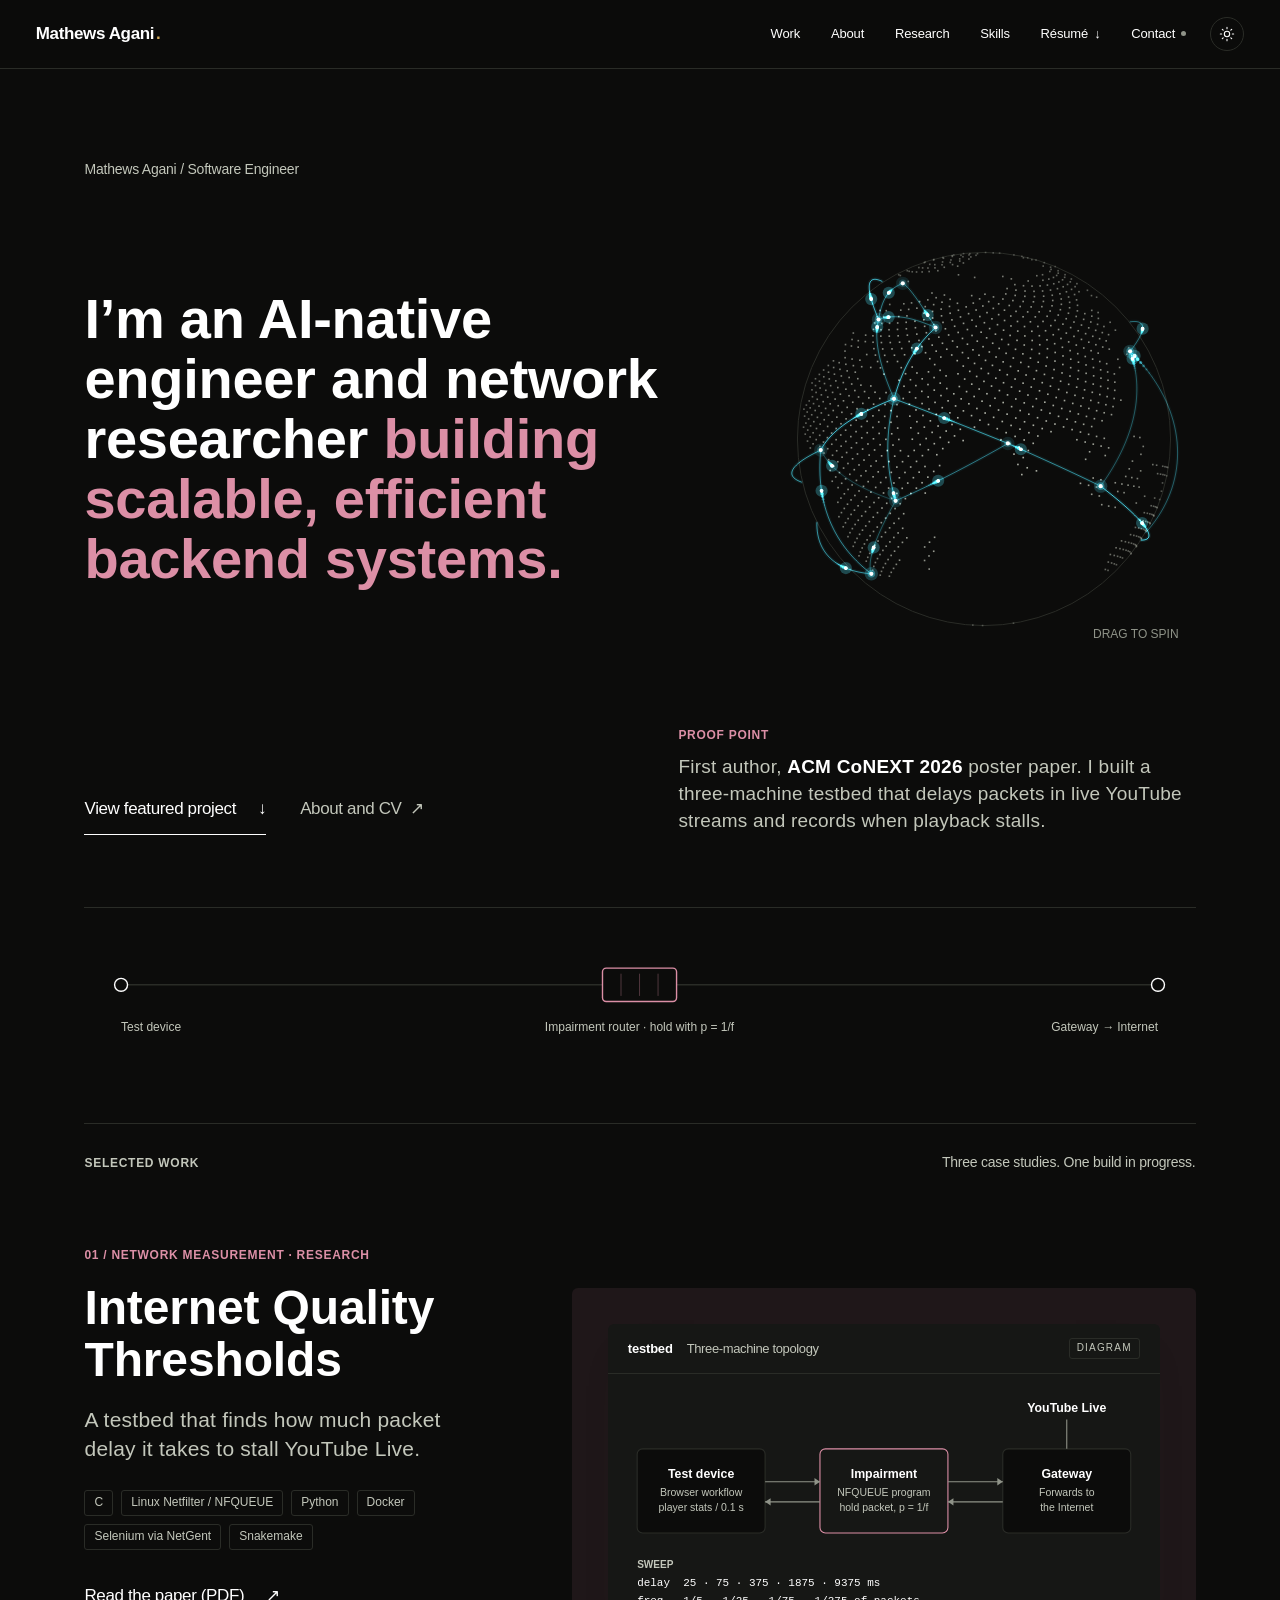
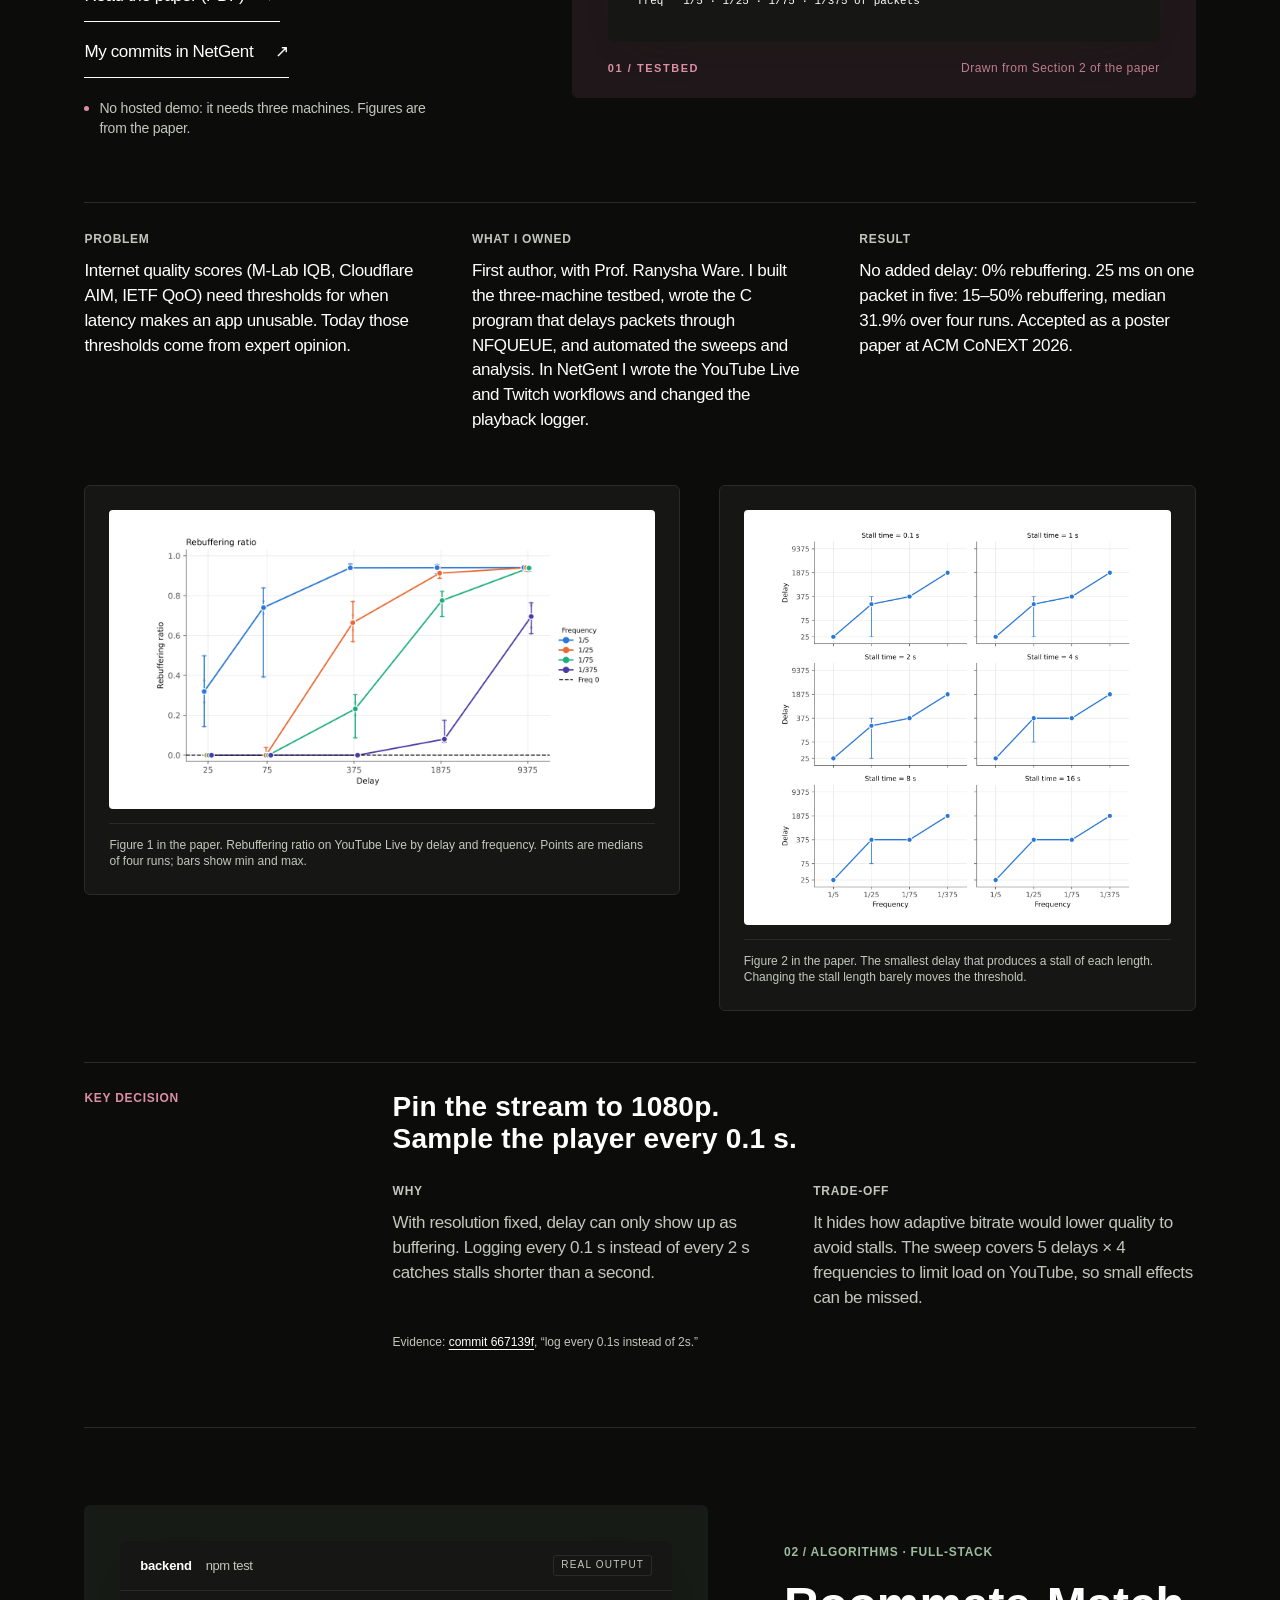
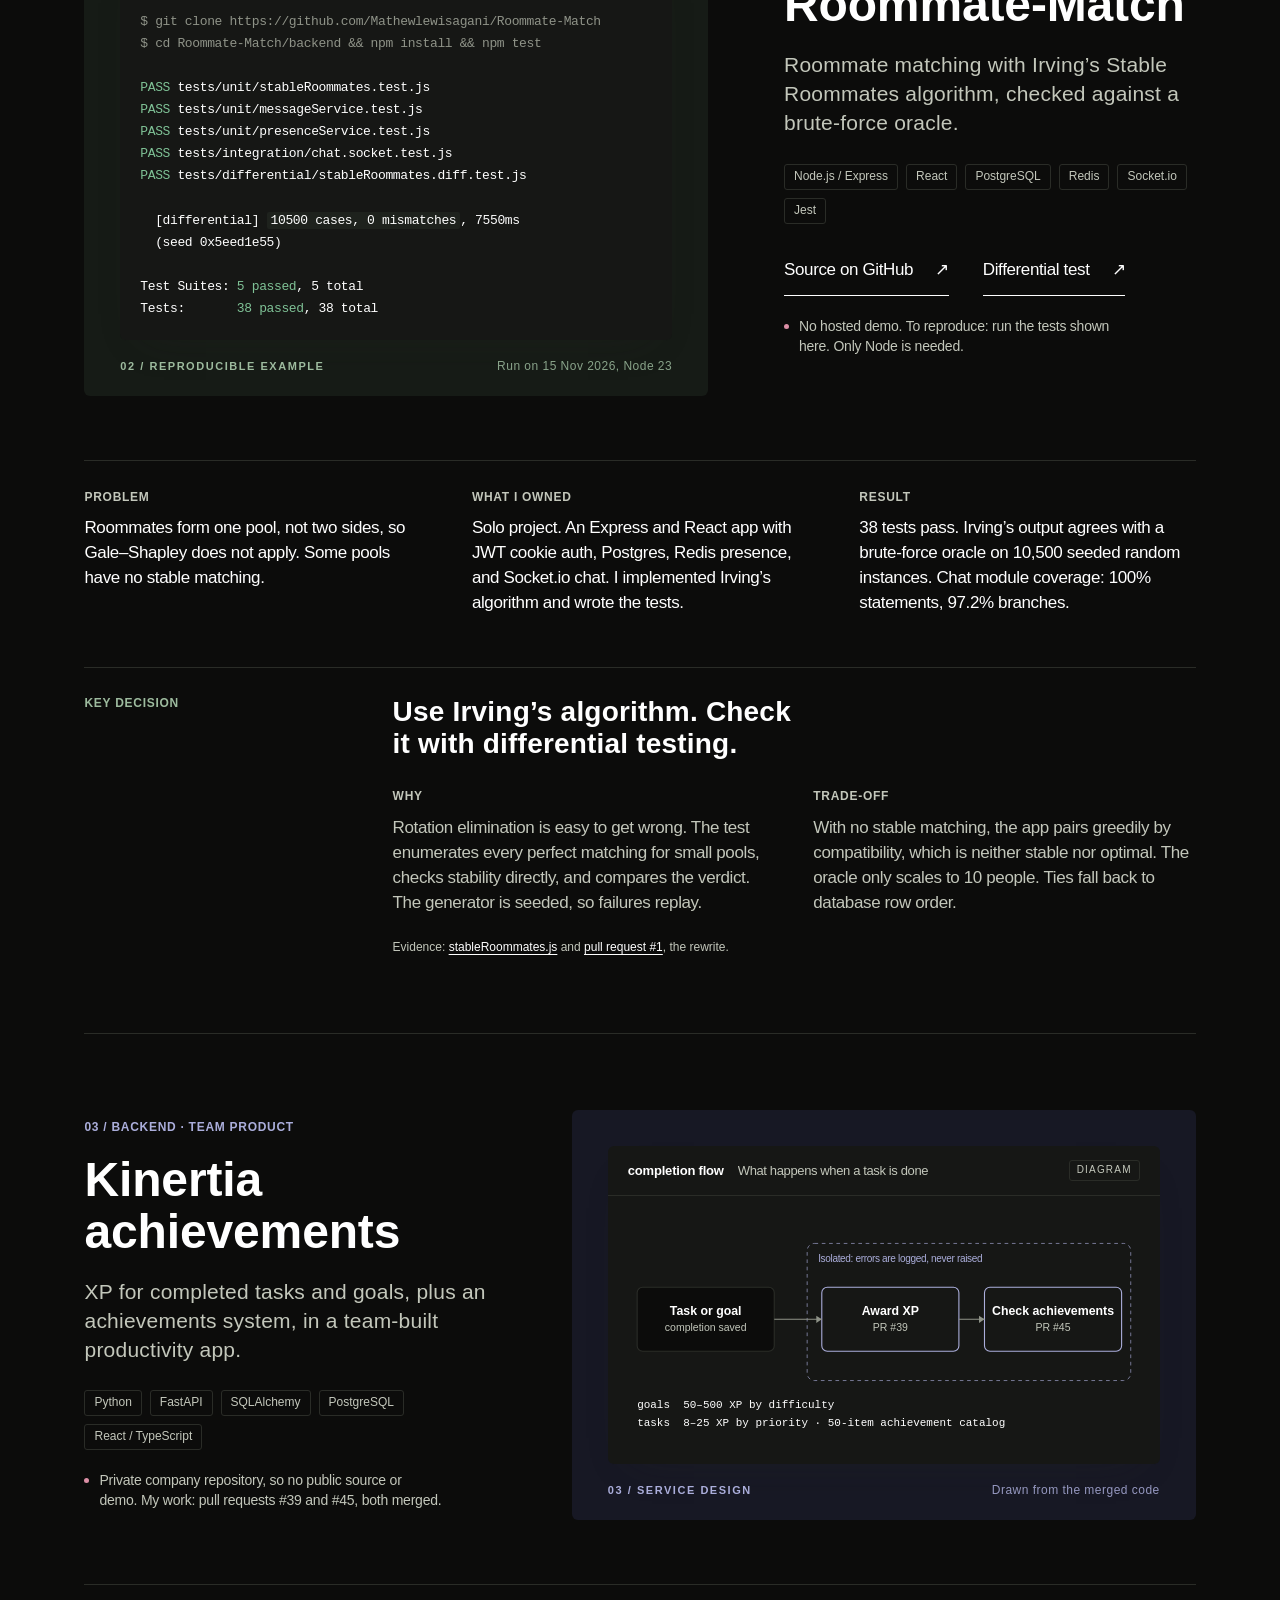
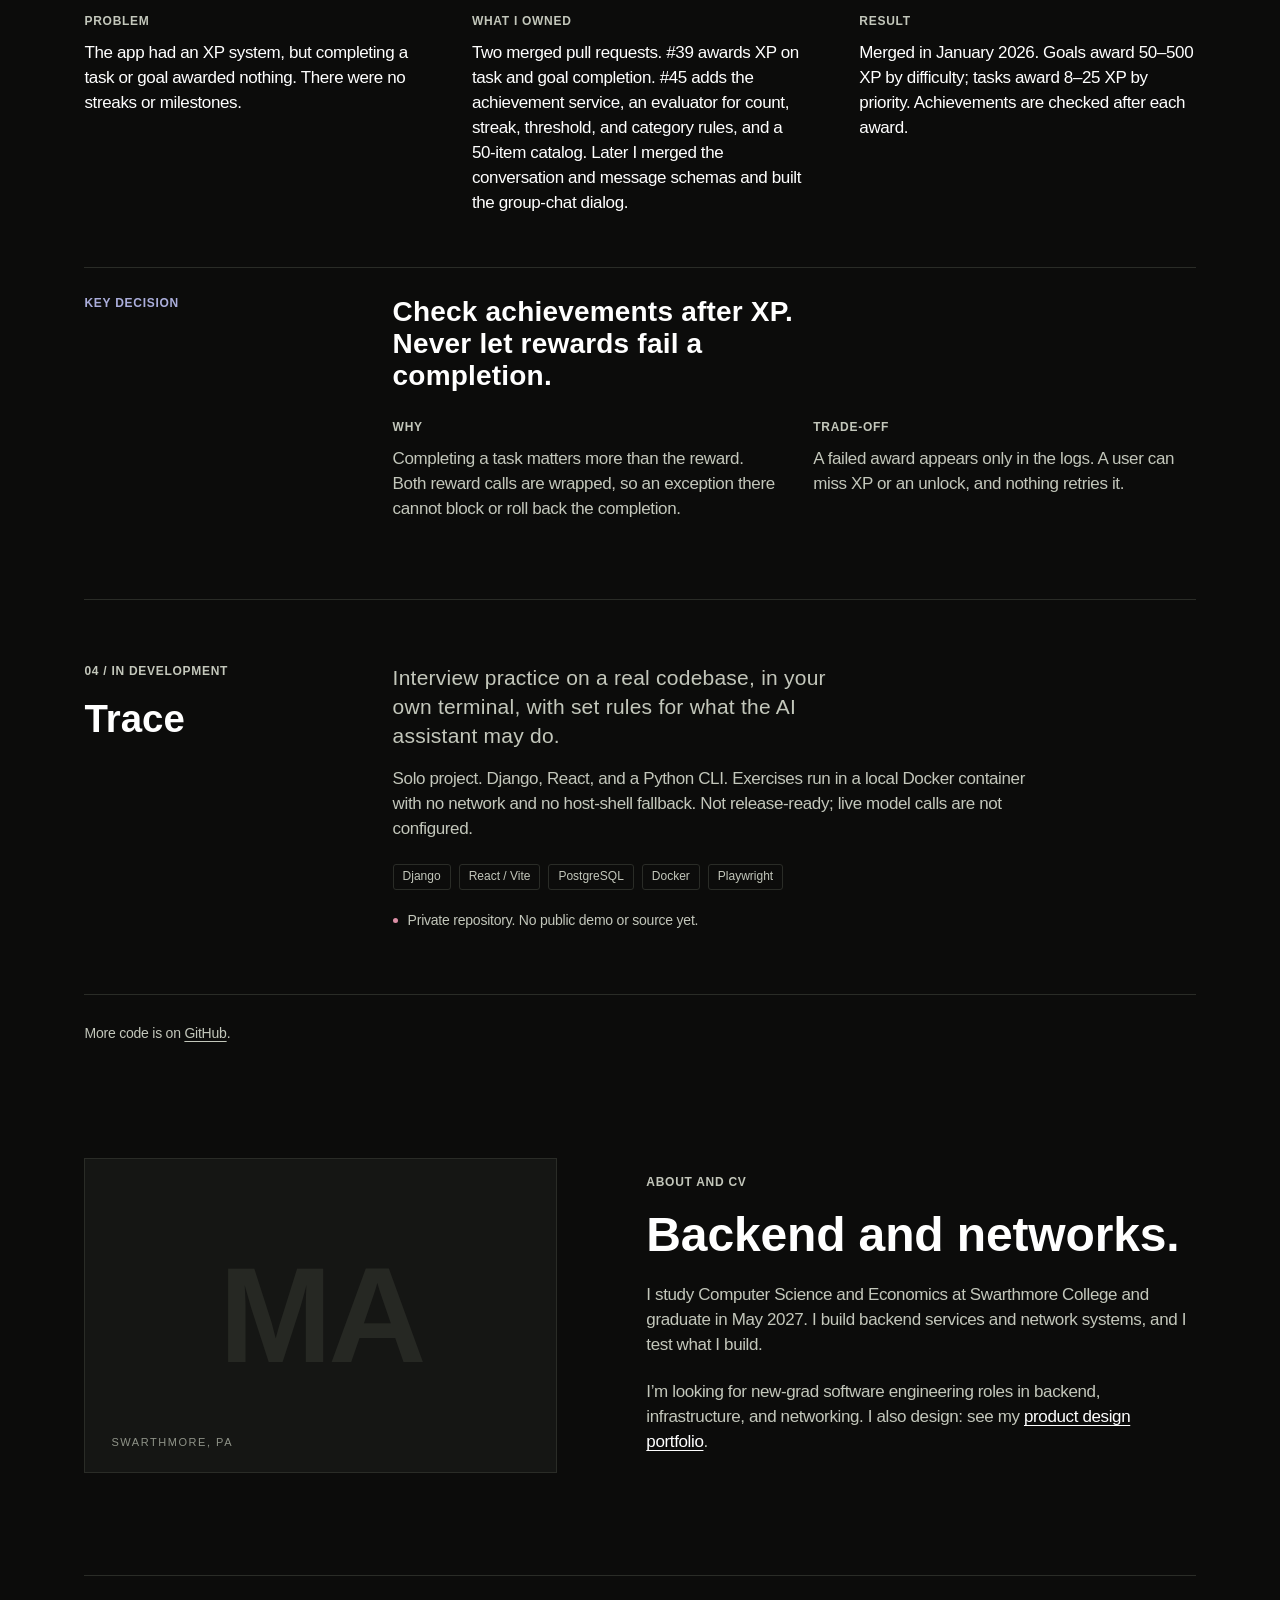
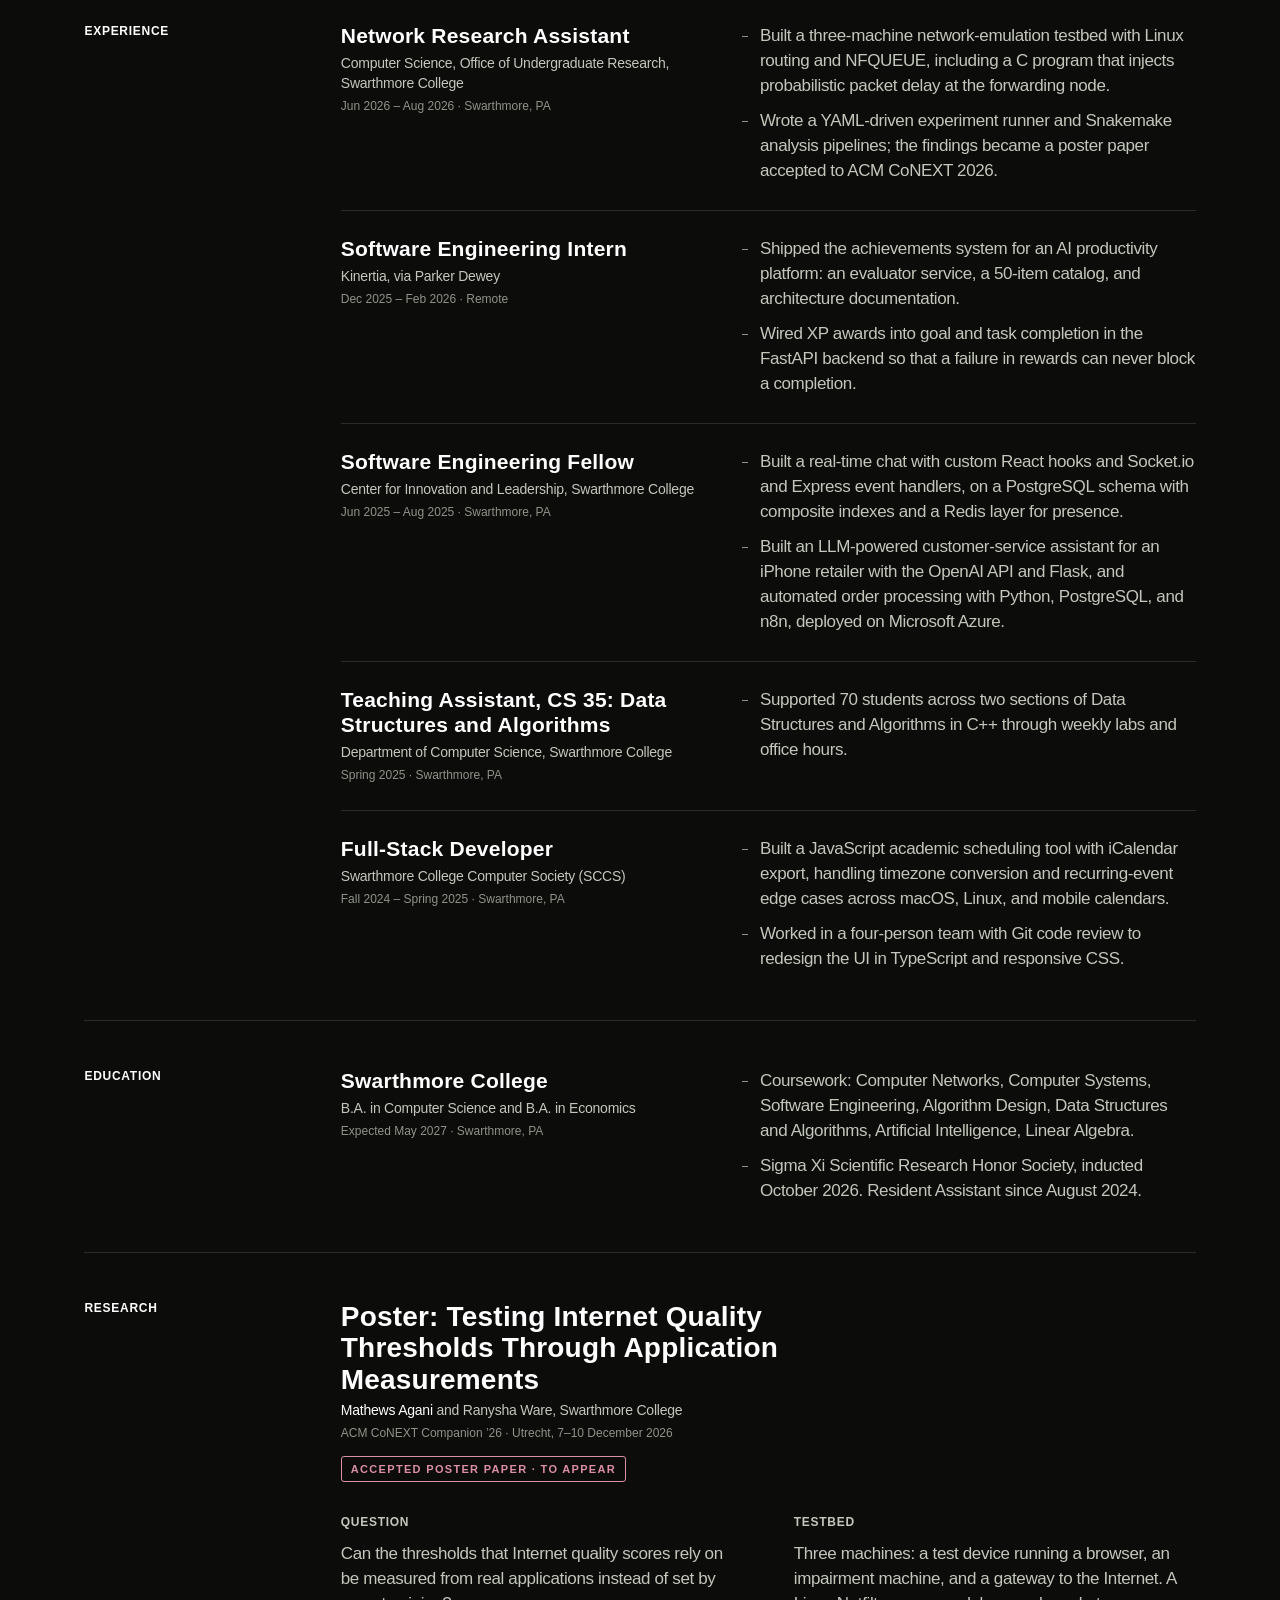
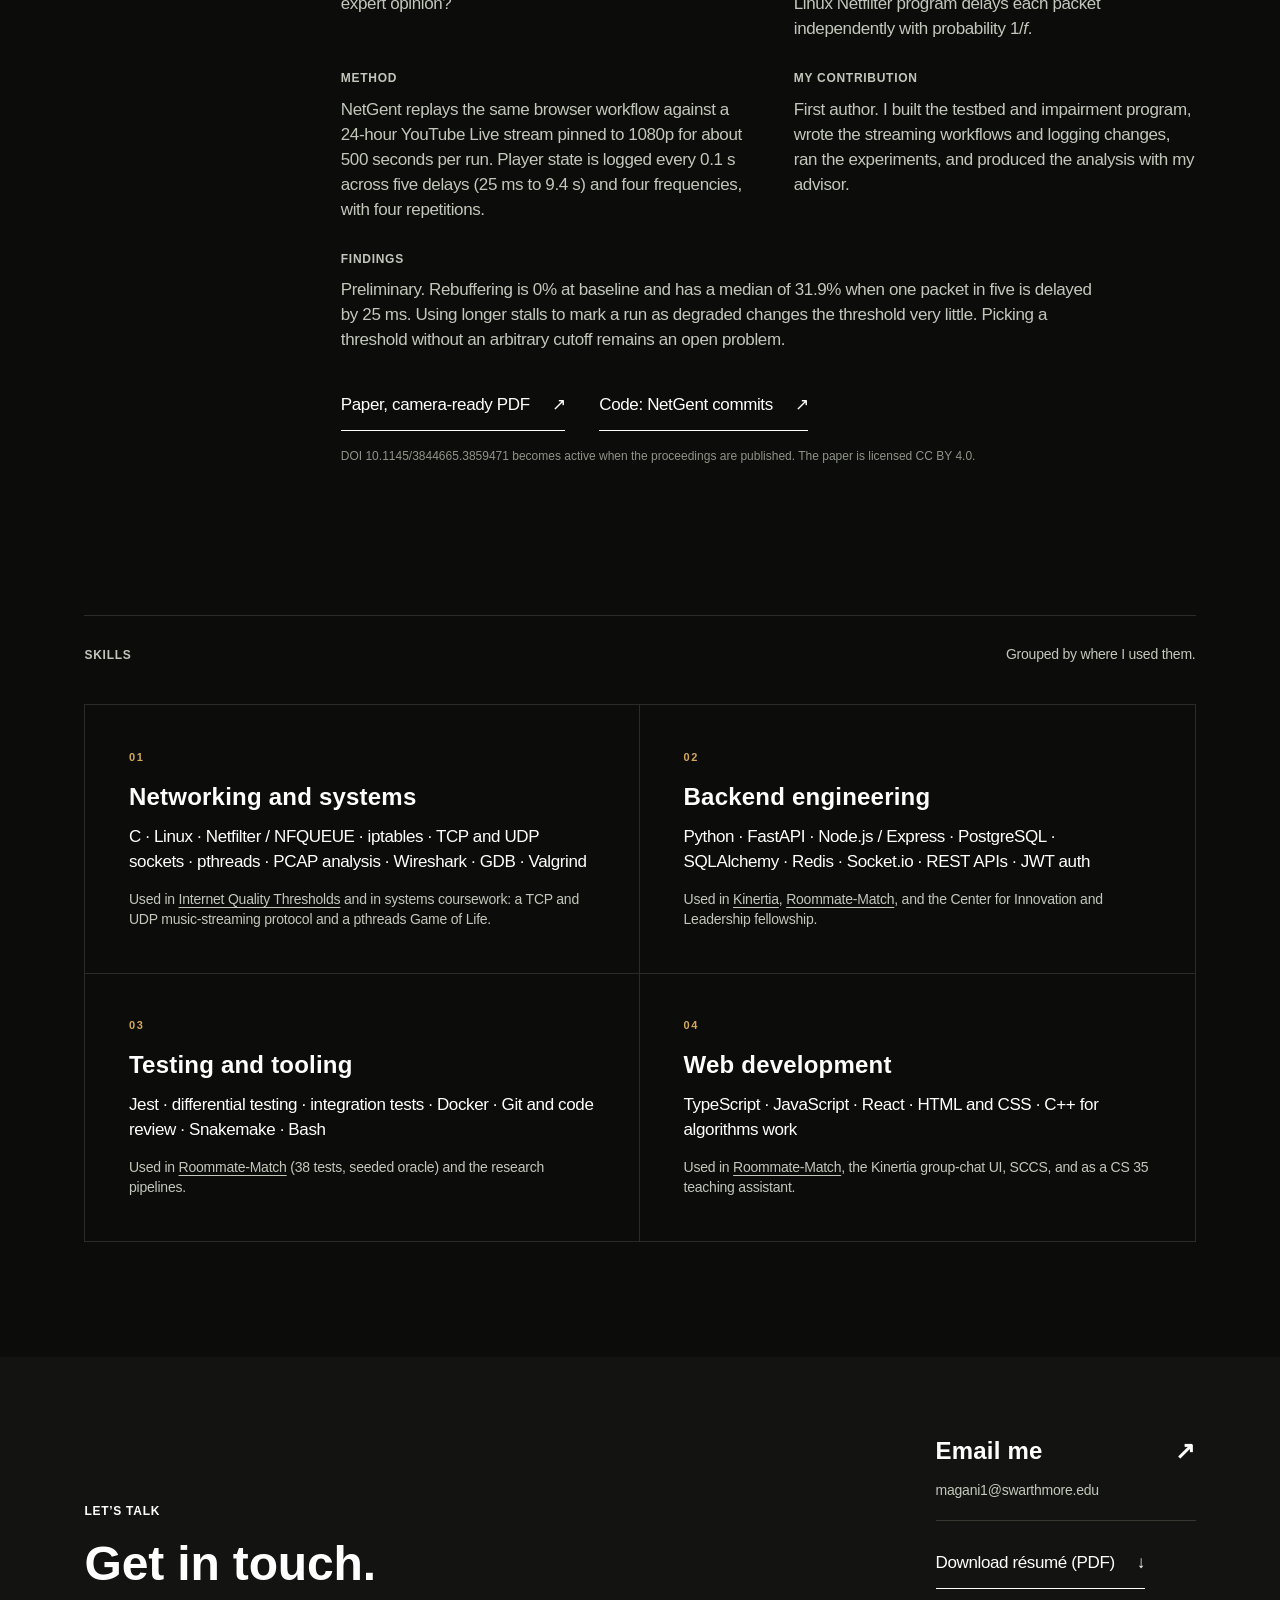
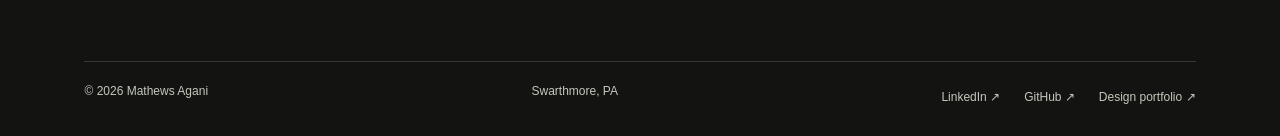
==== commit b85464f4: "Use Apple system font and type scale, tighten copy Switch to SF Pro via the system font stack with a" ====
--- a/index.html
+++ b/index.html
@@ -7,9 +7,6 @@
   <meta name="description" content="Developer portfolio and web CV of Mathews Agani: network measurement research accepted to ACM CoNEXT 2026, backend engineering, and tested full-stack software.">
   <meta name="theme-color" content="#0c0c0b">
   <link rel="icon" href="data:image/svg+xml,%3Csvg xmlns='http://www.w3.org/2000/svg' viewBox='0 0 32 32'%3E%3Crect width='32' height='32' rx='6' fill='%23262923'/%3E%3Ctext x='16' y='22' font-family='Georgia,serif' font-size='16' fill='%23f8f7f3' text-anchor='middle'%3EM%3C/text%3E%3Ccircle cx='25' cy='22' r='2' fill='%23c59b4a'/%3E%3C/svg%3E">
-  <link rel="preconnect" href="https://fonts.googleapis.com">
-  <link rel="preconnect" href="https://fonts.gstatic.com" crossorigin>
-  <link href="https://fonts.googleapis.com/css2?family=DM+Sans:opsz,wght@9..40,400;9..40,450;9..40,500;9..40,600&family=DM+Mono:wght@400;500&family=Libre+Baskerville:ital,wght@0,400;1,400&display=swap" rel="stylesheet">
   <link rel="stylesheet" href="styles.css">
   <script>
     (function () {
@@ -51,7 +48,6 @@
       <div class="wrap">
         <div class="hero-meta">
           <p>Mathews Agani / Software Engineer</p>
-          <p class="eyebrow eyebrow--muted">Swarthmore College · Class of 2027</p>
         </div>
 
         <div class="hero-top">
@@ -69,7 +65,7 @@
           </div>
           <div class="hero-proof">
             <p class="eyebrow">Proof point</p>
-            <p>First author of a poster paper accepted to <strong>ACM CoNEXT 2026</strong>: a three-machine testbed that injects packet delay into live YouTube streams to find where playback breaks.</p>
+            <p>First author, <strong>ACM CoNEXT 2026</strong> poster paper. I built a three-machine testbed that delays packets in live YouTube streams and records when playback stalls.</p>
           </div>
         </div>
 
@@ -100,7 +96,7 @@
       <div class="wrap">
         <div class="section-head">
           <h2 class="eyebrow" id="work-title">Selected work</h2>
-          <p>Three case studies and one build in progress. Strongest first.</p>
+          <p>Three case studies. One build in progress.</p>
         </div>
 
         <!-- ---------- 01 QoE ---------- -->
@@ -109,7 +105,7 @@
             <div class="case-intro reveal">
               <p class="eyebrow">01 / Network measurement · Research</p>
               <h3 class="case-title" id="qoe-title">Internet Quality Thresholds</h3>
-              <p class="case-lede">A testbed that measures when packet delay makes live video stall, using real YouTube Live traffic.</p>
+              <p class="case-lede">A testbed that finds how much packet delay it takes to stall YouTube Live.</p>
               <ul class="tags" aria-label="Stack">
                 <li>C</li><li>Linux Netfilter / NFQUEUE</li><li>Python</li><li>Docker</li><li>Selenium via NetGent</li><li>Snakemake</li>
               </ul>
@@ -117,7 +113,7 @@
                 <li><a class="text-link" href="assets/agani-ware-conext26-poster-paper.pdf">Read the paper (PDF) <span aria-hidden="true">↗</span></a></li>
                 <li><a class="text-link" href="https://github.com/rware/netgent/commits?author=Mathewagani" rel="noopener">My commits in NetGent <span aria-hidden="true">↗</span></a></li>
               </ul>
-              <p class="status"><span class="status-dot" aria-hidden="true"></span>No hosted demo: the experiment needs three machines. Figures are from the paper.</p>
+              <p class="status"><span class="status-dot" aria-hidden="true"></span>No hosted demo: it needs three machines. Figures are from the paper.</p>
             </div>
 
             <figure class="visual visual--rose reveal">
@@ -165,9 +161,9 @@
           </div>
 
           <dl class="facts reveal">
-            <div><dt>Problem</dt><dd>Internet quality scores such as M-Lab’s IQB, Cloudflare’s AIM, and the IETF Quality of Outcome draft all need thresholds that say when latency and loss make an application “optimal” or “unusable.” Today those numbers come mostly from expert opinion.</dd></div>
-            <div><dt>What I owned</dt><dd>First author, working with Prof. Ranysha Ware. I built the three-machine testbed on Linux routing and NFQUEUE, wrote the C program that delays packets, and automated the sweeps and analysis. In the public NetGent fork I wrote the YouTube Live and Twitch workflows, the container run script, and the changes to playback logging.</dd></div>
-            <div><dt>Result</dt><dd>With no injected delay, rebuffering was 0%. Delaying one packet in five by 25 ms pushed the rebuffering ratio to between 15% and 50% (median 31.9%, four runs). The work was accepted as a poster paper at ACM CoNEXT 2026.</dd></div>
+            <div><dt>Problem</dt><dd>Internet quality scores (M-Lab IQB, Cloudflare AIM, IETF QoO) need thresholds for when latency makes an app unusable. Today those thresholds come from expert opinion.</dd></div>
+            <div><dt>What I owned</dt><dd>First author, with Prof. Ranysha Ware. I built the three-machine testbed, wrote the C program that delays packets through NFQUEUE, and automated the sweeps and analysis. In NetGent I wrote the YouTube Live and Twitch workflows and changed the playback logger.</dd></div>
+            <div><dt>Result</dt><dd>No added delay: 0% rebuffering. 25 ms on one packet in five: 15–50% rebuffering, median 31.9% over four runs. Accepted as a poster paper at ACM CoNEXT 2026.</dd></div>
           </dl>
 
           <div class="evidence reveal">
@@ -186,10 +182,10 @@
               <p class="eyebrow">Key decision</p>
             </div>
             <div class="decision-body">
-              <h4>Pin the stream to 1080p and sample the player every 0.1 seconds.</h4>
+              <h4>Pin the stream to 1080p. Sample the player every 0.1 s.</h4>
               <dl>
-                <div><dt>Why</dt><dd>With resolution fixed, added delay can only show up as buffering, so one metric carries the signal. I moved the logger from one sample every 2 s to one every 0.1 s so that sub-second stalls are visible, and impairment starts only after two consecutive samples show the video playing.</dd></div>
-                <div><dt>Trade-off</dt><dd>A pinned resolution hides how adaptive bitrate would trade picture quality for smooth playback, and 4K is out of reach in headless Chrome on Linux. To limit load on YouTube’s servers the sweep covers only five delays and four frequencies, so finer differences can go unseen. The paper’s own conclusion is that choosing a threshold without an arbitrary cutoff is hard.</dd></div>
+                <div><dt>Why</dt><dd>With resolution fixed, delay can only show up as buffering. Logging every 0.1 s instead of every 2 s catches stalls shorter than a second.</dd></div>
+                <div><dt>Trade-off</dt><dd>It hides how adaptive bitrate would lower quality to avoid stalls. The sweep covers 5 delays × 4 frequencies to limit load on YouTube, so small effects can be missed.</dd></div>
               </dl>
               <p class="commit-ref">Evidence: <a href="https://github.com/rware/netgent/commit/667139f35de7291603b895adcb74d5b00f877f72" rel="noopener">commit 667139f</a>, “log every 0.1s instead of 2s.”</p>
             </div>
@@ -203,7 +199,7 @@
             <div class="case-intro reveal">
               <p class="eyebrow eyebrow--sage">02 / Algorithms · Full-stack</p>
               <h3 class="case-title" id="rm-title">Roommate-Match</h3>
-              <p class="case-lede">A roommate-matching app that uses the right algorithm for a one-sided pool, checked against a brute-force oracle.</p>
+              <p class="case-lede">Roommate matching with Irving’s Stable Roommates algorithm, checked against a brute-force oracle.</p>
               <ul class="tags" aria-label="Stack">
                 <li>Node.js / Express</li><li>React</li><li>PostgreSQL</li><li>Redis</li><li>Socket.io</li><li>Jest</li>
               </ul>
@@ -211,7 +207,7 @@
                 <li><a class="text-link" href="https://github.com/Mathewlewisagani/Roommate-Match" rel="noopener">Source on GitHub <span aria-hidden="true">↗</span></a></li>
                 <li><a class="text-link" href="https://github.com/Mathewlewisagani/Roommate-Match/blob/main/backend/tests/differential/stableRoommates.diff.test.js" rel="noopener">Differential test <span aria-hidden="true">↗</span></a></li>
               </ul>
-              <p class="status"><span class="status-dot" aria-hidden="true"></span>No hosted demo. Reproducible example: the test run shown here needs only Node.</p>
+              <p class="status"><span class="status-dot" aria-hidden="true"></span>No hosted demo. To reproduce: run the tests shown here. Only Node is needed.</p>
             </div>
 
             <figure class="visual visual--sage reveal">
@@ -237,9 +233,9 @@
           </div>
 
           <dl class="facts reveal">
-            <div><dt>Problem</dt><dd>Roommate matching has one pool of people, not two sides. Gale–Shapley assumes proposers and receivers, so it does not fit, and a one-sided instance may have no stable matching at all.</dd></div>
-            <div><dt>What I owned</dt><dd>Everything; this is a solo project. I rewrote an earlier class version into an Express and React app with JWT cookie auth, Postgres persistence, Redis presence, and Socket.io chat, then implemented Irving’s Stable Roommates algorithm and its test suites.</dd></div>
-            <div><dt>Result</dt><dd>38 tests pass across five suites. Irving’s implementation agrees with an independent brute-force oracle on all 10,500 seeded random instances. The chat module sits at 100% statement and 97.2% branch coverage.</dd></div>
+            <div><dt>Problem</dt><dd>Roommates form one pool, not two sides, so Gale–Shapley does not apply. Some pools have no stable matching.</dd></div>
+            <div><dt>What I owned</dt><dd>Solo project. An Express and React app with JWT cookie auth, Postgres, Redis presence, and Socket.io chat. I implemented Irving’s algorithm and wrote the tests.</dd></div>
+            <div><dt>Result</dt><dd>38 tests pass. Irving’s output agrees with a brute-force oracle on 10,500 seeded random instances. Chat module coverage: 100% statements, 97.2% branches.</dd></div>
           </dl>
 
           <div class="decision reveal">
@@ -247,10 +243,10 @@
               <p class="eyebrow eyebrow--sage">Key decision</p>
             </div>
             <div class="decision-body">
-              <h4>Implement Irving’s algorithm, and prove it with differential testing, not only hand-picked cases.</h4>
+              <h4>Use Irving’s algorithm. Check it with differential testing.</h4>
               <dl>
-                <div><dt>Why</dt><dd>Irving’s two-phase algorithm is the one designed for a single pool. Its rotation-elimination step is easy to get subtly wrong, so the test enumerates every perfect matching for small pools, filters for stability directly, and compares that verdict with the algorithm’s. The random generator is seeded, so any failure replays exactly.</dd></div>
-                <div><dt>Trade-off</dt><dd>When no stable matching exists the app falls back to greedy pairing by compatibility distance, which is simple but neither stable nor optimal. The oracle’s cost grows factorially, so it only covers pools up to ten people. Ties in compatibility are broken by database row order, which the README records as a known gap.</dd></div>
+                <div><dt>Why</dt><dd>Rotation elimination is easy to get wrong. The test enumerates every perfect matching for small pools, checks stability directly, and compares the verdict. The generator is seeded, so failures replay.</dd></div>
+                <div><dt>Trade-off</dt><dd>With no stable matching, the app pairs greedily by compatibility, which is neither stable nor optimal. The oracle only scales to 10 people. Ties fall back to database row order.</dd></div>
               </dl>
               <p class="commit-ref">Evidence: <a href="https://github.com/Mathewlewisagani/Roommate-Match/blob/main/backend/src/services/stableRoommates.js" rel="noopener">stableRoommates.js</a> and <a href="https://github.com/Mathewlewisagani/Roommate-Match/pull/1" rel="noopener">pull request #1</a>, the rewrite.</p>
             </div>
@@ -264,11 +260,11 @@
             <div class="case-intro reveal">
               <p class="eyebrow eyebrow--iris">03 / Backend · Team product</p>
               <h3 class="case-title" id="kn-title">Kinertia achievements</h3>
-              <p class="case-lede">Making progress count in a team-built productivity platform: XP on completion, then an achievements layer on top.</p>
+              <p class="case-lede">XP for completed tasks and goals, plus an achievements system, in a team-built productivity app.</p>
               <ul class="tags" aria-label="Stack">
                 <li>Python</li><li>FastAPI</li><li>SQLAlchemy</li><li>PostgreSQL</li><li>React / TypeScript</li>
               </ul>
-              <p class="status"><span class="status-dot" aria-hidden="true"></span>Team project in a private company repository, so there is no public source or demo. My contribution is pull requests #39 and #45, both merged.</p>
+              <p class="status"><span class="status-dot" aria-hidden="true"></span>Private company repository, so no public source or demo. My work: pull requests #39 and #45, both merged.</p>
             </div>
 
             <figure class="visual visual--iris reveal">
@@ -307,9 +303,9 @@
           </div>
 
           <dl class="facts reveal">
-            <div><dt>Problem</dt><dd>Kinertia already had an XP system, but completing a goal or task awarded nothing, and there was no way to recognise patterns over time such as streaks or milestones.</dd></div>
-            <div><dt>What I owned</dt><dd>Two merged pull requests during my internship. The first wires XP awards into goal and task completion. The second adds the achievement service, its evaluator for count, streak, threshold, and category rules, a 50-item catalog, and the architecture notes. I later consolidated the conversation and message schemas and built the group-chat creation dialog.</dd></div>
-            <div><dt>Result</dt><dd>Merged into the team’s active development branch in January 2026. Goals now award 50 to 500 XP by difficulty and tasks 8 to 25 XP by priority, and achievements are evaluated after every award.</dd></div>
+            <div><dt>Problem</dt><dd>The app had an XP system, but completing a task or goal awarded nothing. There were no streaks or milestones.</dd></div>
+            <div><dt>What I owned</dt><dd>Two merged pull requests. #39 awards XP on task and goal completion. #45 adds the achievement service, an evaluator for count, streak, threshold, and category rules, and a 50-item catalog. Later I merged the conversation and message schemas and built the group-chat dialog.</dd></div>
+            <div><dt>Result</dt><dd>Merged in January 2026. Goals award 50–500 XP by difficulty; tasks award 8–25 XP by priority. Achievements are checked after each award.</dd></div>
           </dl>
 
           <div class="decision reveal">
@@ -317,10 +313,10 @@
               <p class="eyebrow eyebrow--iris">Key decision</p>
             </div>
             <div class="decision-body">
-              <h4>Layer achievements after the XP award, and never let either one fail a completion.</h4>
+              <h4>Check achievements after XP. Never let rewards fail a completion.</h4>
               <dl>
-                <div><dt>Why</dt><dd>Finishing a task is the core action; rewards are secondary. Achievements read what XP has already recorded instead of changing how XP works, and both calls are wrapped so an exception in the rewards code cannot roll back or block the user’s completion.</dd></div>
-                <div><dt>Trade-off</dt><dd>A failed award is visible only in the logs. A user can finish a task and silently miss XP or an unlock, and nothing reconciles it afterwards.</dd></div>
+                <div><dt>Why</dt><dd>Completing a task matters more than the reward. Both reward calls are wrapped, so an exception there cannot block or roll back the completion.</dd></div>
+                <div><dt>Trade-off</dt><dd>A failed award appears only in the logs. A user can miss XP or an unlock, and nothing retries it.</dd></div>
               </dl>
             </div>
           </div>
@@ -334,14 +330,14 @@
             <h3 class="case-title case-title--small" id="tr-title">Trace</h3>
           </div>
           <div>
-            <p class="case-lede">Interview practice on a real codebase, in your own terminal and editor, with explicit rules for what the AI assistant may do and feedback tied to recorded evidence.</p>
-            <p>A solo project on Django and React with a Python command-line client. Exercises run in a local Docker container with no network access, bounded resources, and no fallback to the host shell. It is not release-ready, and live model calls are not yet configured.</p>
+            <p class="case-lede">Interview practice on a real codebase, in your own terminal, with set rules for what the AI assistant may do.</p>
+            <p>Solo project. Django, React, and a Python CLI. Exercises run in a local Docker container with no network and no host-shell fallback. Not release-ready; live model calls are not configured.</p>
             <ul class="tags" aria-label="Stack"><li>Django</li><li>React / Vite</li><li>PostgreSQL</li><li>Docker</li><li>Playwright</li></ul>
-            <p class="status"><span class="status-dot" aria-hidden="true"></span>Private repository while in development. No public demo or source yet.</p>
+            <p class="status"><span class="status-dot" aria-hidden="true"></span>Private repository. No public demo or source yet.</p>
           </div>
         </article>
 
-        <p class="more-code reveal">More code, including an earlier market-timing ML pipeline, is on <a href="https://github.com/Mathewlewisagani" rel="noopener">GitHub</a>.</p>
+        <p class="more-code reveal">More code is on <a href="https://github.com/Mathewlewisagani" rel="noopener">GitHub</a>.</p>
       </div>
     </section>
 
@@ -352,9 +348,9 @@
           <div class="monogram reveal" aria-hidden="true"><span>MA</span><small>Swarthmore, PA</small></div>
           <div class="reveal">
             <p class="eyebrow eyebrow--muted">About and CV</p>
-            <h2 class="display" id="about-title">Systems first.<br>Evidence before claims.</h2>
-            <p class="lead">I study Computer Science and Economics at Swarthmore College and graduate in May 2027. I build backend services and networked systems, and I like work where I can check that the thing behaves the way I say it does: a packet-delay testbed, a matching algorithm run against a brute-force oracle, a rewards service that cannot break the action it rewards.</p>
-            <p class="lead">I’m looking for new-grad software engineering roles in backend, infrastructure, and networking. I also design; my <a href="https://mathews-agani-design.magani1904767.chatgpt.site" rel="noopener">product design portfolio</a> is the sibling of this site.</p>
+            <h2 class="display" id="about-title">Backend and networks.</h2>
+            <p class="lead">I study Computer Science and Economics at Swarthmore College and graduate in May 2027. I build backend services and network systems, and I test what I build.</p>
+            <p class="lead">I’m looking for new-grad software engineering roles in backend, infrastructure, and networking. I also design: see my <a href="https://mathews-agani-design.magani1904767.chatgpt.site" rel="noopener">product design portfolio</a>.</p>
           </div>
         </div>
 
@@ -470,7 +466,7 @@
       <div class="wrap">
         <div class="section-head">
           <h2 class="eyebrow" id="skills-title">Skills</h2>
-          <p>Grouped by where I have used them. Each one maps to work above.</p>
+          <p>Grouped by where I used them.</p>
         </div>
         <div class="skill-grid">
           <div class="skill reveal">
@@ -508,7 +504,7 @@
       <div class="contact-main">
         <div>
           <p class="eyebrow eyebrow--ink">Let’s talk</p>
-          <h2 class="display" id="contact-title">Good systems begin<br>with a clear measurement.</h2>
+          <h2 class="display" id="contact-title">Get in touch.</h2>
         </div>
         <div class="contact-cta">
           <a class="email-link" href="mailto:magani1@swarthmore.edu">
@@ -520,7 +516,7 @@
       </div>
       <div class="contact-base">
         <p>© 2026 Mathews Agani</p>
-        <p>Systems understanding. Product thinking.</p>
+        <p>Swarthmore, PA</p>
         <ul>
           <li><a href="https://www.linkedin.com/in/mathew-agani" rel="noopener">LinkedIn <span aria-hidden="true">↗</span></a></li>
           <li><a href="https://github.com/Mathewlewisagani" rel="noopener">GitHub <span aria-hidden="true">↗</span></a></li>
--- a/styles.css
+++ b/styles.css
@@ -27,9 +27,9 @@
   --electric-hot: #00b7ff;
   color-scheme: light;
 
-  --serif: "Libre Baskerville", Georgia, "Times New Roman", serif;
-  --sans: "DM Sans", system-ui, -apple-system, "Segoe UI", Roboto, sans-serif;
-  --mono: "DM Mono", ui-monospace, SFMono-Regular, Menlo, Consolas, monospace;
+  --serif: -apple-system, BlinkMacSystemFont, "SF Pro Display", "Helvetica Neue", Helvetica, Arial, sans-serif;
+  --sans: -apple-system, BlinkMacSystemFont, "SF Pro Text", "Helvetica Neue", Helvetica, Arial, sans-serif;
+  --mono: "SF Mono", ui-monospace, SFMono-Regular, Menlo, Consolas, monospace;
 
   --gutter: clamp(20px, 6.6vw, 96px);
   --max: 1248px;
@@ -328,6 +328,35 @@
 }
 .contact-base ul { display: flex; gap: 24px; flex-wrap: wrap; }
 .contact-base a { text-decoration: none; padding: 6px 0; display: inline-block; }
+
+/* ---------- Apple type scale (SF Pro via the system font) ----------
+   Sizes, line heights and tracking follow apple.com: 56/48/40/32 headlines,
+   28/24/21 subheads, 17 body, 14 and 12 for small text. */
+body { font-size: 17px; line-height: 1.47; letter-spacing: -0.022em; }
+.brand { font-size: 17px; font-weight: 600; letter-spacing: -0.022em; }
+.nav-list { font-size: 13px; letter-spacing: -0.01em; }
+.eyebrow { font-size: 12px; font-weight: 600; letter-spacing: 0.06em; line-height: 1.33; }
+.hero-meta { font-size: 14px; letter-spacing: -0.016em; }
+.hero h1, .hero-top h1 { font-size: clamp(32px, 4.4vw, 56px); font-weight: 600; line-height: 1.07; letter-spacing: -0.005em; }
+.hero-proof p + p { font-size: 19px; line-height: 1.42; letter-spacing: 0.012em; }
+.hero-proof strong { font-weight: 600; }
+.display, .contact .display { font-size: clamp(32px, 3.8vw, 48px); font-weight: 600; line-height: 1.08; letter-spacing: -0.003em; }
+.case-title { font-size: clamp(32px, 3.8vw, 48px); font-weight: 600; line-height: 1.08; letter-spacing: -0.003em; }
+.case-title--small { font-size: clamp(28px, 3vw, 40px); line-height: 1.1; letter-spacing: 0; }
+.case-lede { font-size: clamp(19px, 1.7vw, 21px); font-weight: 400; line-height: 1.38; letter-spacing: 0.011em; color: var(--muted); }
+.decision h4, .paper-title { font-size: clamp(24px, 2.3vw, 28px) !important; font-weight: 600 !important; line-height: 1.14 !important; letter-spacing: 0.007em !important; }
+.facts dd, .decision dd, .lead { font-size: 17px; line-height: 1.47; }
+.research dd, .cv-item > ul:not(.case-links) li, .skill-list { font-size: 17px; line-height: 1.47; }
+.cv-head h4 { font-size: 21px; font-weight: 600; line-height: 1.19; letter-spacing: 0.011em; }
+.cv-org, .skill-where, .email-addr, .more-code, .section-head { font-size: 14px; line-height: 1.43; letter-spacing: -0.016em; }
+.skill h3 { font-size: 24px; font-weight: 600; line-height: 1.17; letter-spacing: 0.009em; }
+.email-label { font-size: 24px; font-weight: 600; letter-spacing: 0.009em; }
+.text-link { font-size: 17px; font-weight: 400; }
+.facts dt, .decision dt, .research dt { font-size: 12px; letter-spacing: 0.06em; }
+.tags li, .status, .cv-date, .commit-ref, .fineprint, .evidence figcaption, .contact-base, .globe-note { font-size: 12px; line-height: 1.33; letter-spacing: 0; }
+.status { font-size: 14px; line-height: 1.43; letter-spacing: -0.016em; }
+.monogram span { font-weight: 600; letter-spacing: -0.03em; }
+.wire-label text, .d-title text, .d-note text, .d-sweep text { letter-spacing: 0; }
 
 /* ---------- motion: reveal only when JS is on ---------- */
 .js .reveal { opacity: 0; transform: translateY(22px); transition: opacity .8s cubic-bezier(.2,.7,.2,1), transform .8s cubic-bezier(.2,.7,.2,1); }
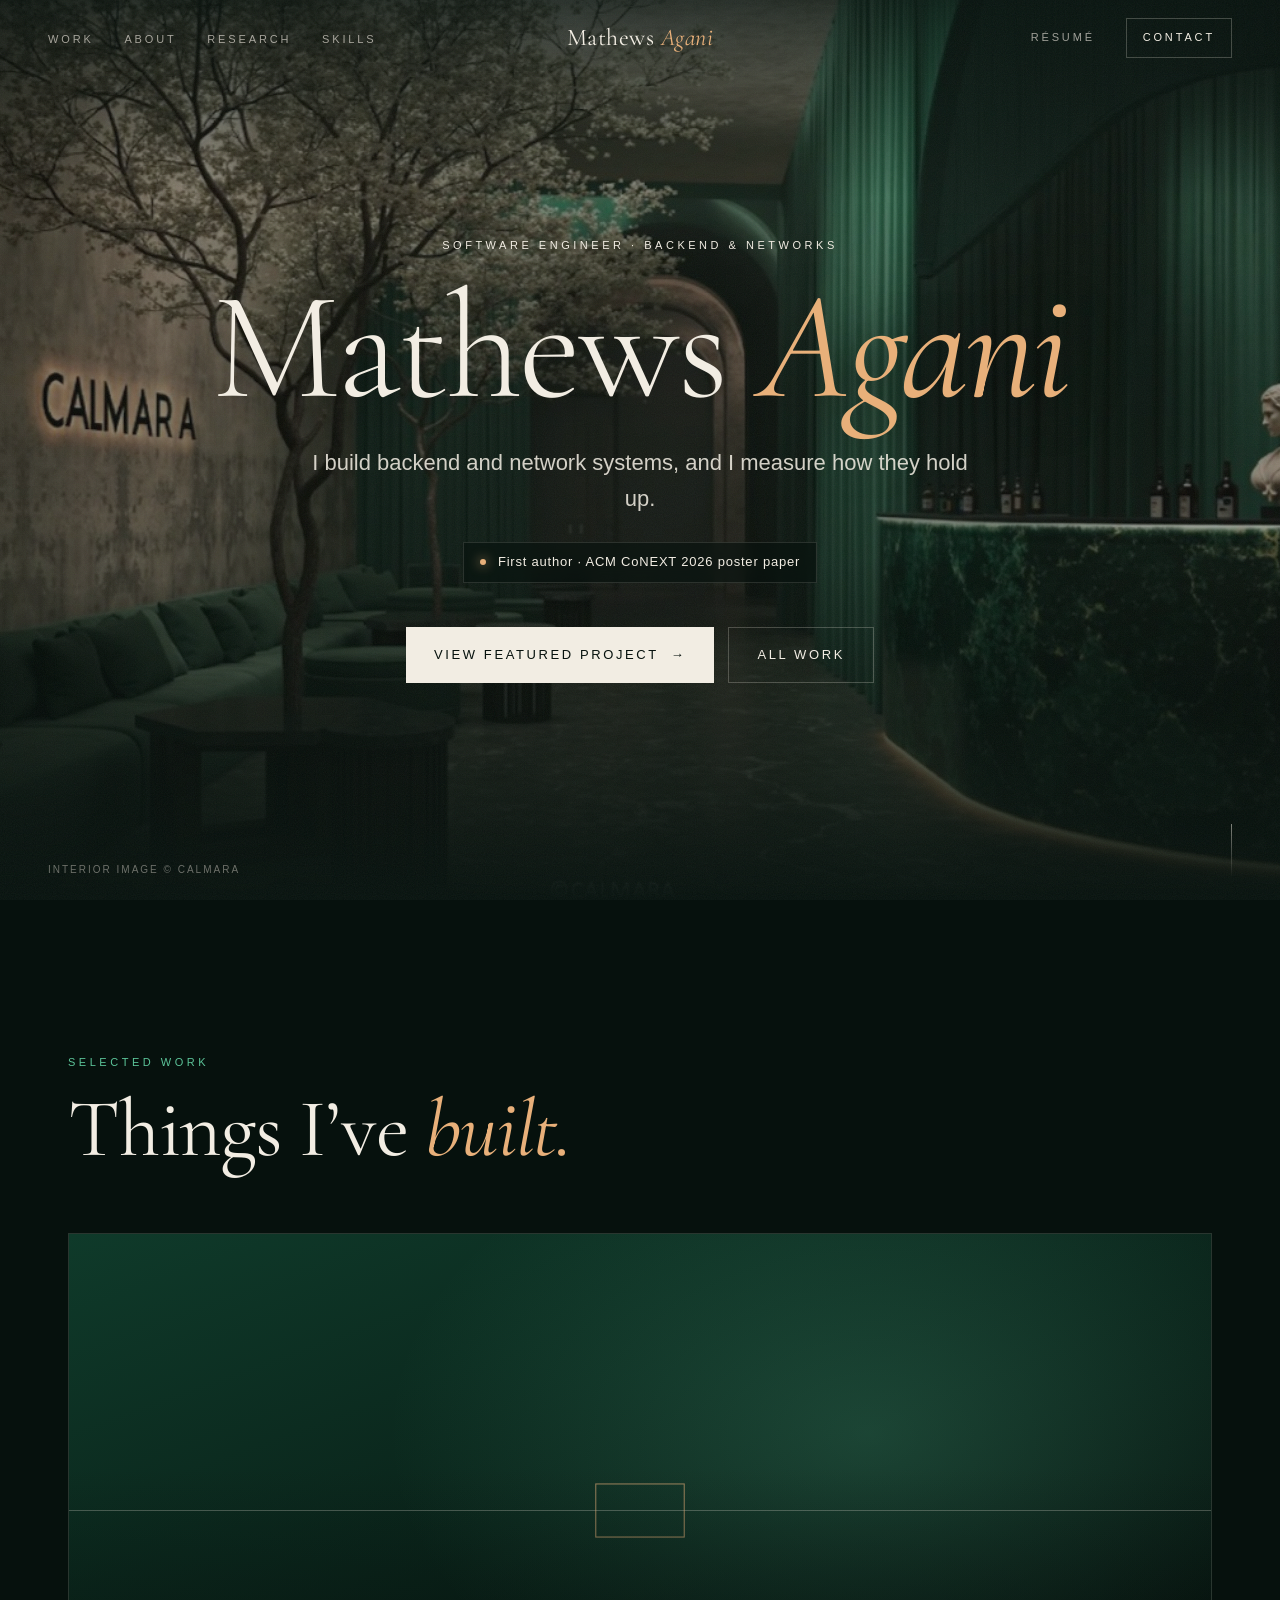
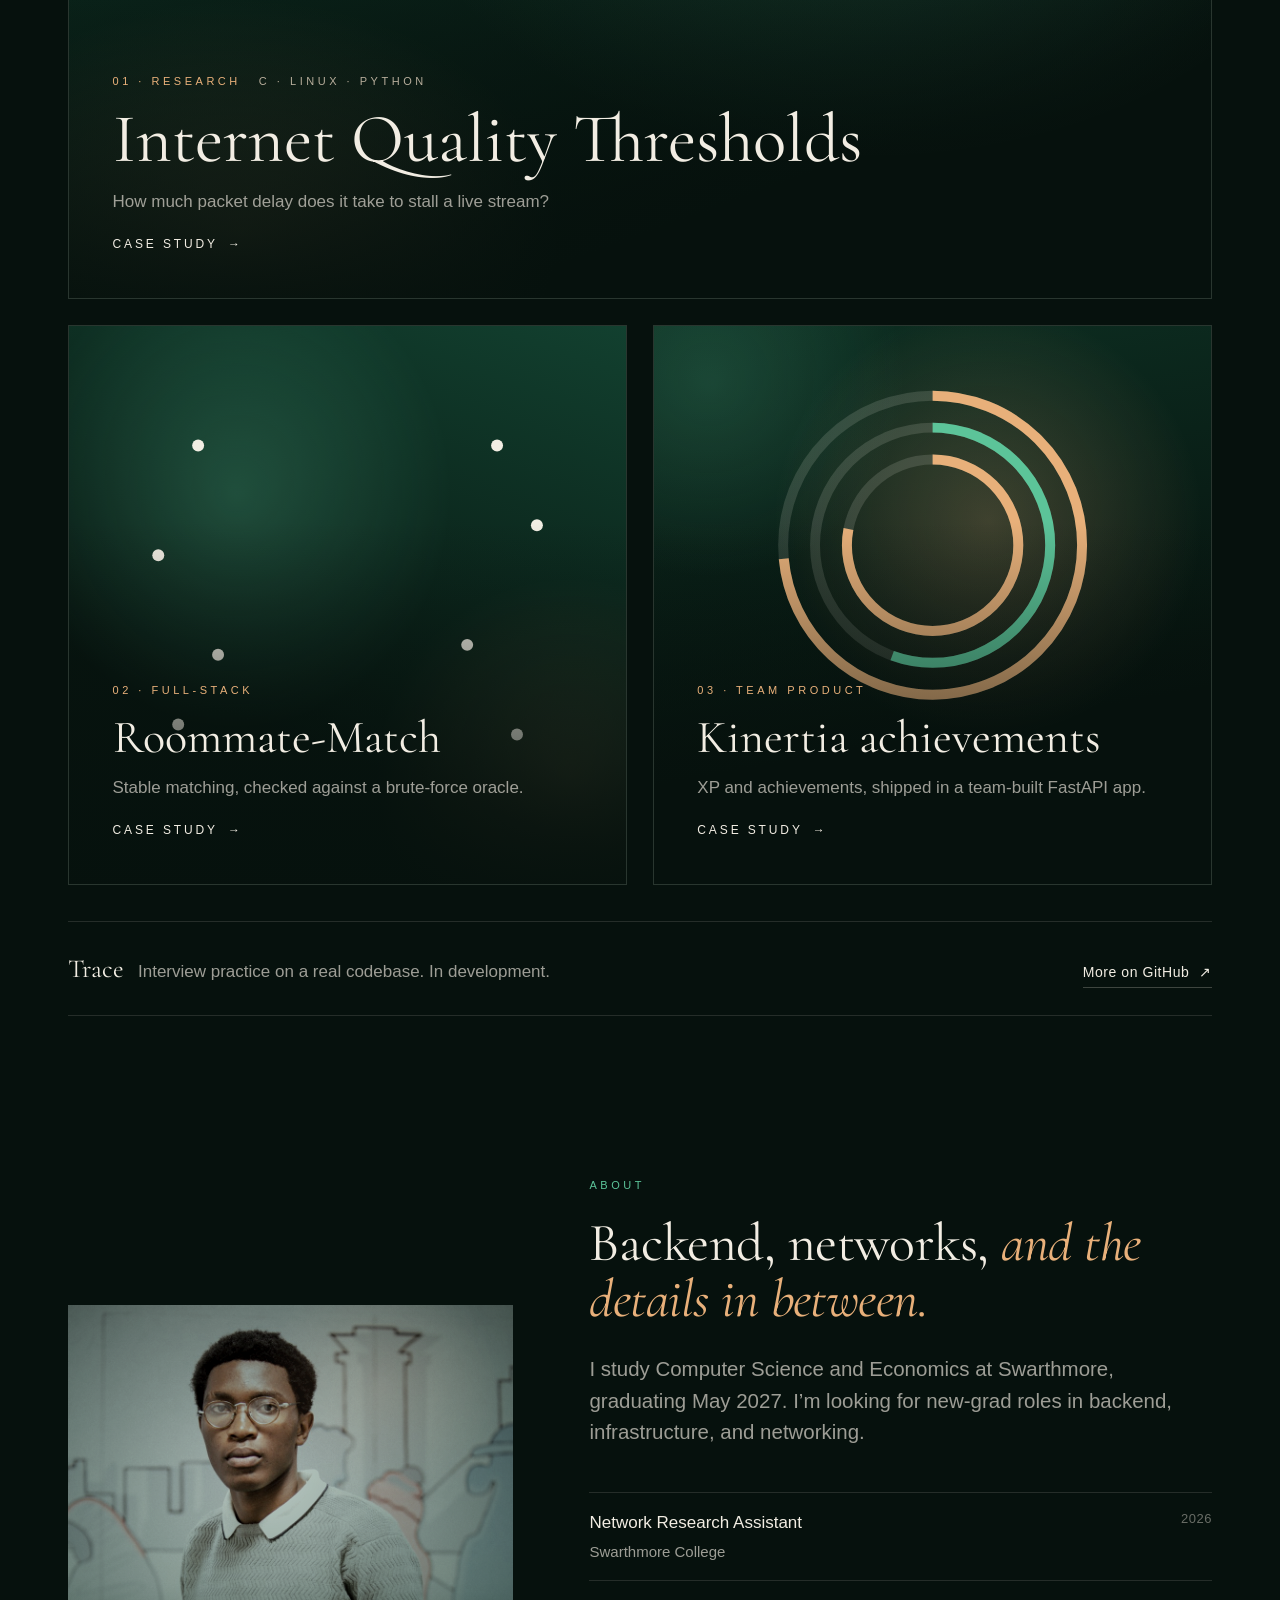
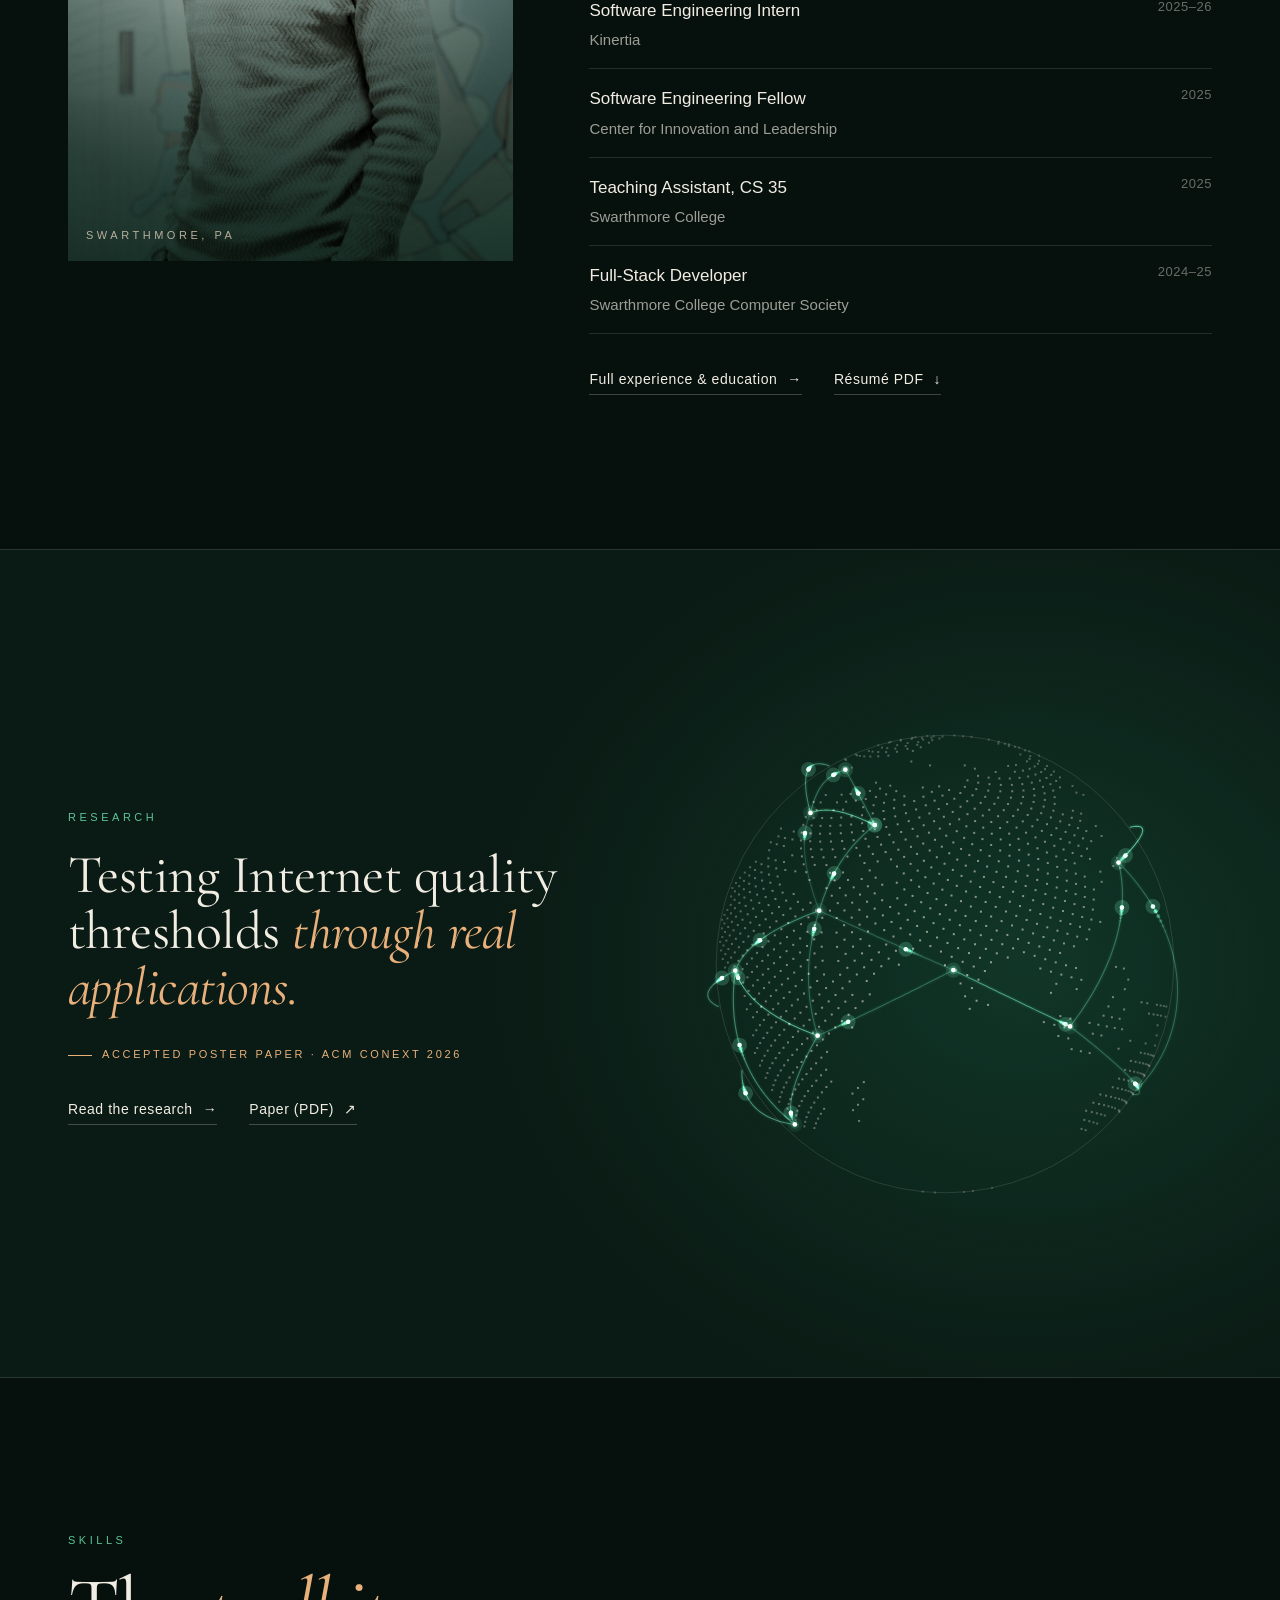
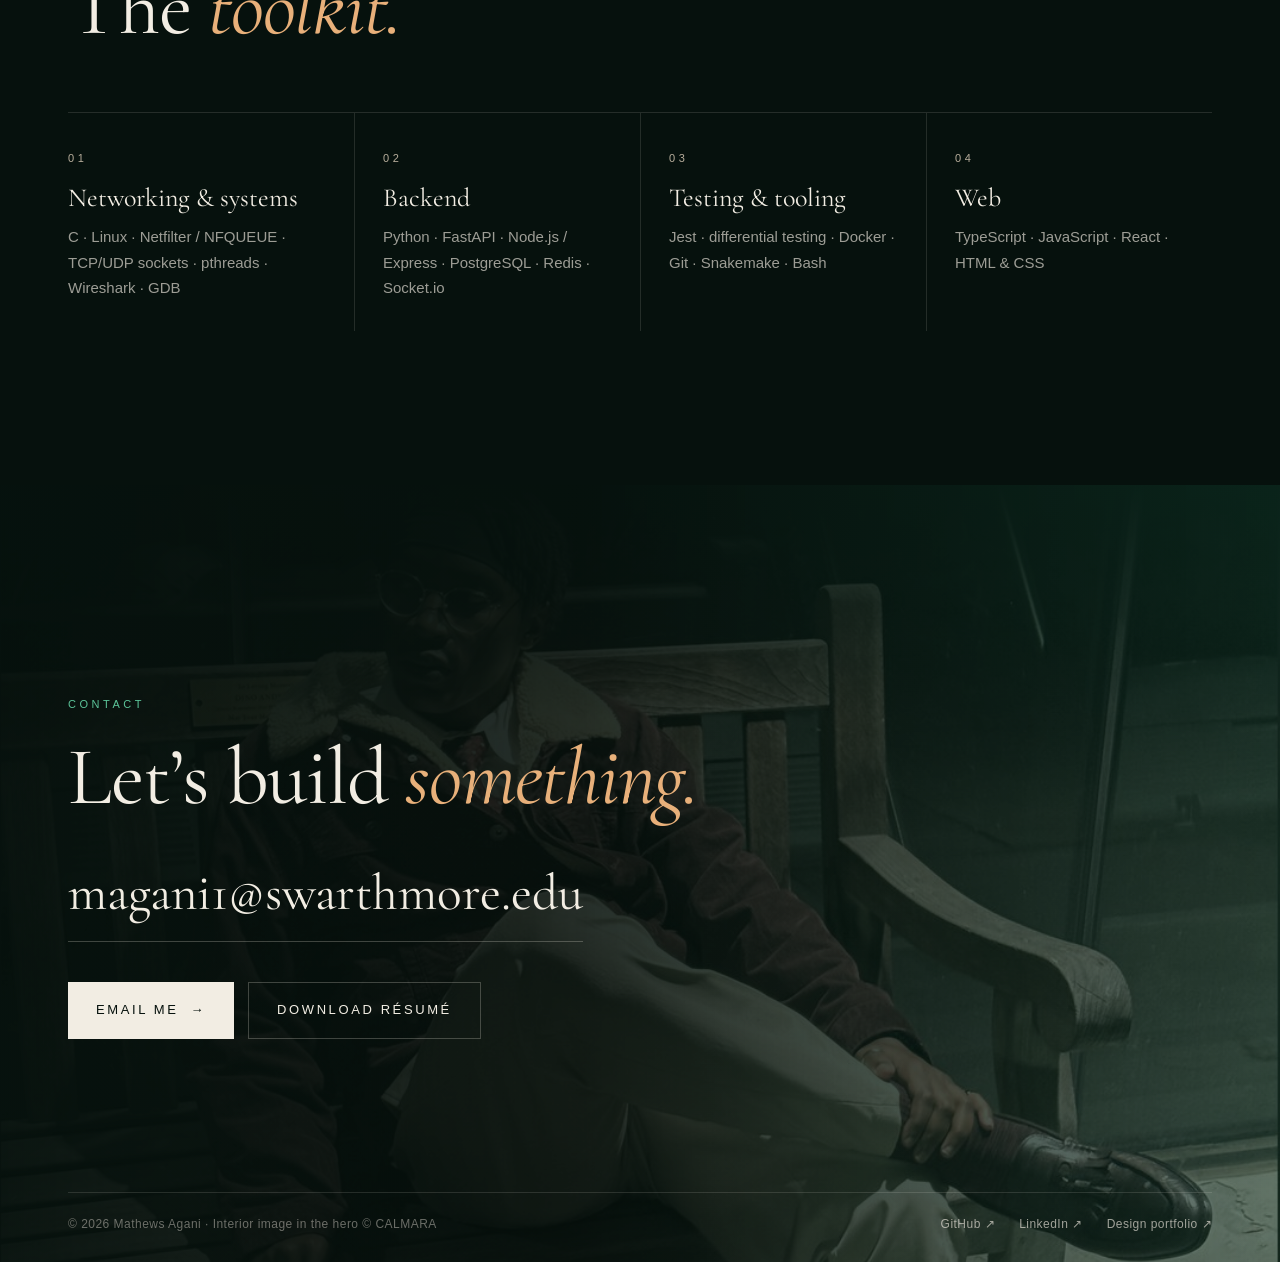
==== commit 1b24f2b2: "Cinematic redesign: emerald palette, image-led hero, detail pages Home page now shows what is availa" ====
--- a/index.html
+++ b/index.html
@@ -3,524 +3,215 @@
 <head>
   <meta charset="utf-8">
   <meta name="viewport" content="width=device-width, initial-scale=1">
-  <title>Mathews Agani — Software engineer, backend and network systems</title>
-  <meta name="description" content="Developer portfolio and web CV of Mathews Agani: network measurement research accepted to ACM CoNEXT 2026, backend engineering, and tested full-stack software.">
-  <meta name="theme-color" content="#0c0c0b">
-  <link rel="icon" href="data:image/svg+xml,%3Csvg xmlns='http://www.w3.org/2000/svg' viewBox='0 0 32 32'%3E%3Crect width='32' height='32' rx='6' fill='%23262923'/%3E%3Ctext x='16' y='22' font-family='Georgia,serif' font-size='16' fill='%23f8f7f3' text-anchor='middle'%3EM%3C/text%3E%3Ccircle cx='25' cy='22' r='2' fill='%23c59b4a'/%3E%3C/svg%3E">
+  <title>Mathews Agani — Backend and network systems engineer</title>
+  <meta name="description" content="Mathews Agani builds backend and network systems. First-author poster paper at ACM CoNEXT 2026. Projects, research, and CV.">
+  <meta name="theme-color" content="#06110d">
+  <link rel="icon" href="data:image/svg+xml,%3Csvg xmlns='http://www.w3.org/2000/svg' viewBox='0 0 32 32'%3E%3Crect width='32' height='32' fill='%230f3a2a'/%3E%3Ctext x='16' y='23' font-family='Georgia,serif' font-size='18' font-style='italic' fill='%23e8b07a' text-anchor='middle'%3EM%3C/text%3E%3C/svg%3E">
+  <link rel="preconnect" href="https://fonts.googleapis.com">
+  <link rel="preconnect" href="https://fonts.gstatic.com" crossorigin>
+  <link rel="stylesheet" href="https://fonts.googleapis.com/css2?family=Cormorant+Garamond:ital,wght@0,300;0,400;0,500;1,300;1,400&display=swap">
+  <link rel="preload" as="image" href="assets/calmara-lounge.jpg">
   <link rel="stylesheet" href="styles.css">
-  <script>
-    (function () {
-      var d = document.documentElement; d.classList.add('js');
-      var t = null; try { t = localStorage.getItem('theme'); } catch (e) {}
-      if (t !== 'dark' && t !== 'light') t = 'dark'; // black theme is the default on a first visit
-      d.setAttribute('data-theme', t);
-    })();
-  </script>
+  <script>document.documentElement.classList.add('js');</script>
 </head>
 <body>
   <a class="skip-link" href="#main">Skip to content</a>
-  <div class="progress" aria-hidden="true"><span id="progress-bar"></span></div>
-
-  <header class="site-header">
+
+  <header class="site-header" id="site-header">
     <div class="header-inner">
-      <a class="brand" href="#top" aria-label="Mathews Agani, back to top">Mathews Agani<span class="brand-dot" aria-hidden="true">.</span></a>
-      <nav aria-label="Primary">
+      <nav id="primary-nav" aria-label="Primary">
         <ul class="nav-list">
           <li><a href="#work">Work</a></li>
           <li><a href="#about">About</a></li>
           <li><a href="#research">Research</a></li>
           <li><a href="#skills">Skills</a></li>
-          <li><a href="assets/Mathews-Agani-CV.pdf" download>Résumé <span aria-hidden="true">↓</span></a></li>
-          <li><a href="#contact">Contact <span class="nav-dot" aria-hidden="true"></span></a></li>
+          <li class="show-sm"><a href="assets/Mathews-Agani-CV.pdf" download>Résumé</a></li>
+          <li class="show-sm"><a href="#contact">Contact</a></li>
         </ul>
       </nav>
-      <button class="theme-toggle" id="theme-toggle" type="button" aria-label="Switch to dark theme" aria-pressed="false">
-              <svg class="i-moon" viewBox="0 0 24 24" aria-hidden="true" focusable="false"><path d="M20 14.5A8 8 0 0 1 9.5 4a8 8 0 1 0 10.5 10.5z"/></svg>
-              <svg class="i-sun" viewBox="0 0 24 24" aria-hidden="true" focusable="false"><circle cx="12" cy="12" r="4"/><path d="M12 2v2M12 20v2M2 12h2M20 12h2M4.9 4.9l1.4 1.4M17.7 17.7l1.4 1.4M4.9 19.1l1.4-1.4M17.7 6.3l1.4-1.4"/></svg>
-            </button>
+      <a class="brand" href="#top" aria-label="Mathews Agani, back to top">Mathews <i>Agani</i></a>
+      <div class="header-cta">
+        <a class="hide-sm" href="assets/Mathews-Agani-CV.pdf" download>Résumé</a>
+        <a class="pill hide-sm" href="#contact">Contact</a>
+        <button class="menu-btn" type="button" aria-expanded="false" aria-controls="primary-nav">Menu</button>
+      </div>
     </div>
   </header>
 
   <main id="main">
 
-    <!-- ============ HERO ============ -->
+    <!-- HERO -->
     <section class="hero" id="top" aria-labelledby="hero-title">
+      <div class="hero-bg"><img src="assets/calmara-lounge.jpg" width="1278" height="736" alt=""></div>
+      <div class="hero-inner">
+        <p class="label rise">Software engineer · Backend &amp; networks</p>
+        <h1 class="hero-name rise" id="hero-title">Mathews <i>Agani</i></h1>
+        <p class="hero-line rise">I build backend and network systems, and I measure how they hold up.</p>
+        <p class="hero-proof rise"><span class="dot" aria-hidden="true"></span>First author · ACM CoNEXT 2026 poster paper</p>
+        <div class="hero-actions rise">
+          <a class="btn" href="internet-quality.html">View featured project <span aria-hidden="true">→</span></a>
+          <a class="btn btn--ghost" href="#work">All work</a>
+        </div>
+      </div>
+      <p class="hero-credit">Interior image © CALMARA</p>
+      <span class="scroll-cue" aria-hidden="true"></span>
+    </section>
+
+    <!-- WORK -->
+    <section class="section" id="work" aria-labelledby="work-title">
       <div class="wrap">
-        <div class="hero-meta">
-          <p>Mathews Agani / Software Engineer</p>
-        </div>
-
-        <div class="hero-top">
-          <h1 id="hero-title">I’m an AI-native engineer and network researcher <em>building scalable, efficient backend systems.</em></h1>
-          <div class="globe-wrap" aria-hidden="true">
-            <canvas id="globe" class="globe"></canvas>
-            <p class="globe-note">Drag to spin</p>
-          </div>
-        </div>
-
-        <div class="hero-lower">
-          <div class="hero-actions">
-            <a class="text-link text-link--primary" href="#project-qoe">View featured project <span aria-hidden="true">↓</span></a>
-            <a class="text-link text-link--quiet" href="#about">About and CV <span aria-hidden="true">↗</span></a>
-          </div>
-          <div class="hero-proof">
-            <p class="eyebrow">Proof point</p>
-            <p>First author, <strong>ACM CoNEXT 2026</strong> poster paper. I built a three-machine testbed that delays packets in live YouTube streams and records when playback stalls.</p>
-          </div>
-        </div>
-
-        <figure class="wire" aria-label="Animated diagram of the testbed: packets travel from a test device through an impairment router to a gateway, and some are held back.">
-          <svg viewBox="0 0 1200 150" role="img" aria-hidden="true" focusable="false">
-            <line class="wire-line" x1="40" y1="70" x2="1160" y2="70"/>
-            <g class="wire-queue">
-              <rect x="560" y="52" width="80" height="36" rx="4"/>
-              <line x1="580" y1="58" x2="580" y2="82"/><line x1="600" y1="58" x2="600" y2="82"/><line x1="620" y1="58" x2="620" y2="82"/>
-            </g>
-            <g class="wire-node"><circle cx="40" cy="70" r="7"/><circle cx="1160" cy="70" r="7"/></g>
-            <rect class="pkt pkt-a" x="34" y="64" width="12" height="12" rx="2"/>
-            <rect class="pkt pkt-b" x="34" y="64" width="12" height="12" rx="2"/>
-            <rect class="pkt pkt-c" x="34" y="64" width="12" height="12" rx="2"/>
-            <rect class="pkt pkt-held" x="34" y="64" width="12" height="12" rx="2"/>
-            <g class="wire-label">
-              <text x="40" y="120">Test device</text>
-              <text x="600" y="120" text-anchor="middle">Impairment router · hold with p = 1/f</text>
-              <text x="1160" y="120" text-anchor="end">Gateway → Internet</text>
-            </g>
-          </svg>
+        <div class="section-head reveal">
+          <div>
+            <span class="label label--jade">Selected work</span>
+            <h2 class="display" id="work-title">Things I’ve <em>built.</em></h2>
+          </div>
+        </div>
+
+        <div class="tiles">
+          <a class="tile tile--feature reveal" href="internet-quality.html">
+            <div class="tile-art art-velvet" aria-hidden="true">
+              <svg viewBox="0 0 1200 600" preserveAspectRatio="xMidYMid slice" focusable="false">
+                <line class="glow-line" x1="60" y1="250" x2="1140" y2="250"/>
+                <rect x="560" y="226" width="80" height="48" fill="none" stroke="rgba(232,176,122,.6)"/>
+                <circle class="node" cx="60" cy="250" r="6"/><circle class="node" cx="1140" cy="250" r="6"/>
+                <rect class="pkt" x="54" y="244" width="12" height="12"/>
+                <rect class="pkt p2" x="54" y="244" width="12" height="12"/>
+                <rect class="pkt p3" x="54" y="244" width="12" height="12"/>
+                <rect class="pkt held" x="54" y="244" width="12" height="12"/>
+              </svg>
+            </div>
+            <div class="tile-body">
+              <div class="tile-meta"><span class="label label--amber">01 · Research</span><span class="label">C · Linux · Python</span></div>
+              <h3 class="tile-title">Internet Quality Thresholds</h3>
+              <p class="tile-line">How much packet delay does it take to stall a live stream?</p>
+              <span class="tile-go">Case study <span class="arr" aria-hidden="true">→</span></span>
+            </div>
+          </a>
+
+          <a class="tile reveal" href="roommate-match.html">
+            <div class="tile-art art-jade" aria-hidden="true">
+              <svg viewBox="0 0 600 560" preserveAspectRatio="xMidYMid slice" focusable="false">
+                <g>
+                  <path class="pair" d="M150 120 Q300 40 450 120"/>
+                  <path class="pair" d="M110 230 Q300 330 490 200"/>
+                  <path class="pair" d="M170 330 Q260 250 420 320"/>
+                  <path class="pair" d="M130 400 Q300 470 470 410"/>
+                </g>
+                <g class="node">
+                  <circle cx="150" cy="120" r="6"/><circle cx="450" cy="120" r="6"/><circle cx="110" cy="230" r="6"/><circle cx="490" cy="200" r="6"/>
+                  <circle cx="170" cy="330" r="6"/><circle cx="420" cy="320" r="6"/><circle cx="130" cy="400" r="6"/><circle cx="470" cy="410" r="6"/>
+                </g>
+              </svg>
+            </div>
+            <div class="tile-body">
+              <div class="tile-meta"><span class="label label--amber">02 · Full-stack</span></div>
+              <h3 class="tile-title">Roommate-Match</h3>
+              <p class="tile-line">Stable matching, checked against a brute-force oracle.</p>
+              <span class="tile-go">Case study <span class="arr" aria-hidden="true">→</span></span>
+            </div>
+          </a>
+
+          <a class="tile reveal" href="kinertia.html">
+            <div class="tile-art art-amber" aria-hidden="true">
+              <svg viewBox="0 0 600 560" preserveAspectRatio="xMidYMid slice" focusable="false">
+                <g transform="translate(300 220)">
+                  <circle class="ring" r="150"/><circle class="ring-on" r="150" style="--len:943;--to:250" stroke-dasharray="943" stroke-dashoffset="250"/>
+                  <circle class="ring" r="118"/><circle class="ring-on j" r="118" style="--len:742;--to:330" stroke-dasharray="742" stroke-dashoffset="330"/>
+                  <circle class="ring" r="86"/><circle class="ring-on" r="86" style="--len:541;--to:120" stroke-dasharray="541" stroke-dashoffset="120"/>
+                </g>
+              </svg>
+            </div>
+            <div class="tile-body">
+              <div class="tile-meta"><span class="label label--amber">03 · Team product</span></div>
+              <h3 class="tile-title">Kinertia achievements</h3>
+              <p class="tile-line">XP and achievements, shipped in a team-built FastAPI app.</p>
+              <span class="tile-go">Case study <span class="arr" aria-hidden="true">→</span></span>
+            </div>
+          </a>
+        </div>
+
+        <p class="next-up reveal"><span><strong>Trace</strong>Interview practice on a real codebase. In development.</span><a class="link" href="https://github.com/Mathewlewisagani" rel="noopener">More on GitHub <span class="arr" aria-hidden="true">↗</span></a></p>
+      </div>
+    </section>
+
+    <!-- ABOUT -->
+    <section class="section" id="about" aria-labelledby="about-title" style="padding-top:0">
+      <div class="wrap about-grid">
+        <figure class="portrait reveal">
+          <img src="assets/mathews-portrait.jpg" width="934" height="1400" loading="lazy" alt="Portrait of Mathews Agani in a sage sweater and round glasses.">
+          <figcaption class="label">Swarthmore, PA</figcaption>
         </figure>
-      </div>
-    </section>
-
-    <!-- ============ WORK ============ -->
-    <section class="work" id="work" aria-labelledby="work-title">
+        <div class="about-text reveal">
+          <span class="label label--jade">About</span>
+          <h2 class="title" id="about-title">Backend, networks, <em>and the details in between.</em></h2>
+          <p class="lead">I study Computer Science and Economics at Swarthmore, graduating May 2027. I’m looking for new-grad roles in backend, infrastructure, and networking.</p>
+          <ol class="timeline" aria-label="Experience">
+            <li><span class="role">Network Research Assistant</span><span class="org">Swarthmore College</span><span class="when">2026</span></li>
+            <li><span class="role">Software Engineering Intern</span><span class="org">Kinertia</span><span class="when">2025–26</span></li>
+            <li><span class="role">Software Engineering Fellow</span><span class="org">Center for Innovation and Leadership</span><span class="when">2025</span></li>
+            <li><span class="role">Teaching Assistant, CS 35</span><span class="org">Swarthmore College</span><span class="when">2025</span></li>
+            <li><span class="role">Full-Stack Developer</span><span class="org">Swarthmore College Computer Society</span><span class="when">2024–25</span></li>
+          </ol>
+          <div class="about-links">
+            <a class="link" href="about.html">Full experience &amp; education <span class="arr" aria-hidden="true">→</span></a>
+            <a class="link" href="assets/Mathews-Agani-CV.pdf" download>Résumé PDF <span aria-hidden="true">↓</span></a>
+          </div>
+        </div>
+      </div>
+    </section>
+
+    <!-- RESEARCH -->
+    <section class="section research-band" id="research" aria-labelledby="research-title">
+      <div class="wrap research-grid">
+        <div class="reveal">
+          <span class="label label--jade">Research</span>
+          <h2 class="title" id="research-title">Testing Internet quality thresholds <em>through real applications.</em></h2>
+          <p class="badge">Accepted poster paper · ACM CoNEXT 2026</p>
+          <div class="about-links">
+            <a class="link" href="research.html">Read the research <span class="arr" aria-hidden="true">→</span></a>
+            <a class="link" href="assets/agani-ware-conext26-poster-paper.pdf">Paper (PDF) <span aria-hidden="true">↗</span></a>
+          </div>
+        </div>
+        <div class="globe-wrap reveal" aria-hidden="true"><canvas id="globe" class="globe"></canvas></div>
+      </div>
+    </section>
+
+    <!-- SKILLS -->
+    <section class="section" id="skills" aria-labelledby="skills-title">
       <div class="wrap">
-        <div class="section-head">
-          <h2 class="eyebrow" id="work-title">Selected work</h2>
-          <p>Three case studies. One build in progress.</p>
-        </div>
-
-        <!-- ---------- 01 QoE ---------- -->
-        <article class="case" id="project-qoe" aria-labelledby="qoe-title">
-          <div class="case-top">
-            <div class="case-intro reveal">
-              <p class="eyebrow">01 / Network measurement · Research</p>
-              <h3 class="case-title" id="qoe-title">Internet Quality Thresholds</h3>
-              <p class="case-lede">A testbed that finds how much packet delay it takes to stall YouTube Live.</p>
-              <ul class="tags" aria-label="Stack">
-                <li>C</li><li>Linux Netfilter / NFQUEUE</li><li>Python</li><li>Docker</li><li>Selenium via NetGent</li><li>Snakemake</li>
-              </ul>
-              <ul class="case-links">
-                <li><a class="text-link" href="assets/agani-ware-conext26-poster-paper.pdf">Read the paper (PDF) <span aria-hidden="true">↗</span></a></li>
-                <li><a class="text-link" href="https://github.com/rware/netgent/commits?author=Mathewagani" rel="noopener">My commits in NetGent <span aria-hidden="true">↗</span></a></li>
-              </ul>
-              <p class="status"><span class="status-dot" aria-hidden="true"></span>No hosted demo: it needs three machines. Figures are from the paper.</p>
-            </div>
-
-            <figure class="visual visual--rose reveal">
-              <div class="panel">
-                <div class="panel-bar"><span class="panel-name">testbed</span><span class="panel-sub">Three-machine topology</span><span class="chip">Diagram</span></div>
-                <svg class="diagram" viewBox="0 0 560 250" role="img" aria-labelledby="tb-t tb-d">
-                  <title id="tb-t">Testbed topology</title>
-                  <desc id="tb-d">A test device running a browser sends traffic through an impairment machine, which holds selected packets in an NFQUEUE program, then through a gateway to YouTube Live on the Internet. Return traffic follows the same path.</desc>
-                  <g class="d-box">
-                    <rect x="10" y="60" width="140" height="92" rx="6"/>
-                    <rect x="210" y="60" width="140" height="92" rx="6" class="d-accent"/>
-                    <rect x="410" y="60" width="140" height="92" rx="6"/>
-                  </g>
-                  <g class="d-line">
-                    <line x1="150" y1="96" x2="210" y2="96"/><line x1="350" y1="96" x2="410" y2="96"/>
-                    <line x1="210" y1="118" x2="150" y2="118"/><line x1="410" y1="118" x2="350" y2="118"/>
-                    <line x1="480" y1="60" x2="480" y2="28"/>
-                  </g>
-                  <g class="d-arrow">
-                    <path d="M204 92l6 4-6 4z"/><path d="M404 92l6 4-6 4z"/><path d="M156 114l-6 4 6 4z"/><path d="M356 114l-6 4 6 4z"/>
-                  </g>
-                  <g class="d-title">
-                    <text x="80" y="92" text-anchor="middle">Test device</text>
-                    <text x="280" y="92" text-anchor="middle">Impairment</text>
-                    <text x="480" y="92" text-anchor="middle">Gateway</text>
-                    <text x="480" y="20" text-anchor="middle">YouTube Live</text>
-                  </g>
-                  <g class="d-note">
-                    <text x="80" y="112" text-anchor="middle">Browser workflow</text>
-                    <text x="80" y="128" text-anchor="middle">player stats / 0.1 s</text>
-                    <text x="280" y="112" text-anchor="middle">NFQUEUE program</text>
-                    <text x="280" y="128" text-anchor="middle">hold packet, p = 1/f</text>
-                    <text x="480" y="112" text-anchor="middle">Forwards to</text>
-                    <text x="480" y="128" text-anchor="middle">the Internet</text>
-                  </g>
-                  <g class="d-sweep">
-                    <text x="10" y="190">Sweep</text>
-                    <text x="10" y="210" class="d-mono">delay  25 · 75 · 375 · 1875 · 9375 ms</text>
-                    <text x="10" y="230" class="d-mono">freq   1/5 · 1/25 · 1/75 · 1/375 of packets</text>
-                  </g>
-                </svg>
-              </div>
-              <figcaption><span>01 / Testbed</span><span>Drawn from Section 2 of the paper</span></figcaption>
-            </figure>
-          </div>
-
-          <dl class="facts reveal">
-            <div><dt>Problem</dt><dd>Internet quality scores (M-Lab IQB, Cloudflare AIM, IETF QoO) need thresholds for when latency makes an app unusable. Today those thresholds come from expert opinion.</dd></div>
-            <div><dt>What I owned</dt><dd>First author, with Prof. Ranysha Ware. I built the three-machine testbed, wrote the C program that delays packets through NFQUEUE, and automated the sweeps and analysis. In NetGent I wrote the YouTube Live and Twitch workflows and changed the playback logger.</dd></div>
-            <div><dt>Result</dt><dd>No added delay: 0% rebuffering. 25 ms on one packet in five: 15–50% rebuffering, median 31.9% over four runs. Accepted as a poster paper at ACM CoNEXT 2026.</dd></div>
-          </dl>
-
-          <div class="evidence reveal">
-            <figure>
-              <img src="assets/qoe-fig1-rebuffering.png" width="1380" height="756" loading="lazy" alt="Line chart of rebuffering ratio against injected delay for four delay frequencies. With one packet in five delayed, the ratio starts near 0.3 at 25 milliseconds and climbs above 0.9. Lower frequencies stay near zero until larger delays.">
-              <figcaption>Figure 1 in the paper. Rebuffering ratio on YouTube Live by delay and frequency. Points are medians of four runs; bars show min and max.</figcaption>
-            </figure>
-            <figure>
-              <img src="assets/qoe-fig2-stall-thresholds.png" width="1380" height="1344" loading="lazy" alt="Six small charts, one per stall length from 0.1 to 16 seconds, each showing the smallest injected delay at which a run counts as degraded for each delay frequency. The six charts look nearly the same.">
-              <figcaption>Figure 2 in the paper. The smallest delay that produces a stall of each length. Changing the stall length barely moves the threshold.</figcaption>
-            </figure>
-          </div>
-
-          <div class="decision reveal">
-            <div class="decision-label">
-              <p class="eyebrow">Key decision</p>
-            </div>
-            <div class="decision-body">
-              <h4>Pin the stream to 1080p. Sample the player every 0.1 s.</h4>
-              <dl>
-                <div><dt>Why</dt><dd>With resolution fixed, delay can only show up as buffering. Logging every 0.1 s instead of every 2 s catches stalls shorter than a second.</dd></div>
-                <div><dt>Trade-off</dt><dd>It hides how adaptive bitrate would lower quality to avoid stalls. The sweep covers 5 delays × 4 frequencies to limit load on YouTube, so small effects can be missed.</dd></div>
-              </dl>
-              <p class="commit-ref">Evidence: <a href="https://github.com/rware/netgent/commit/667139f35de7291603b895adcb74d5b00f877f72" rel="noopener">commit 667139f</a>, “log every 0.1s instead of 2s.”</p>
-            </div>
-          </div>
-          <!-- REFLECTION (qoe): none supplied yet. Add one or two sentences here in a <p class="reflection">. -->
-        </article>
-
-        <!-- ---------- 02 Roommate-Match ---------- -->
-        <article class="case case--flip" id="project-roommate" aria-labelledby="rm-title">
-          <div class="case-top">
-            <div class="case-intro reveal">
-              <p class="eyebrow eyebrow--sage">02 / Algorithms · Full-stack</p>
-              <h3 class="case-title" id="rm-title">Roommate-Match</h3>
-              <p class="case-lede">Roommate matching with Irving’s Stable Roommates algorithm, checked against a brute-force oracle.</p>
-              <ul class="tags" aria-label="Stack">
-                <li>Node.js / Express</li><li>React</li><li>PostgreSQL</li><li>Redis</li><li>Socket.io</li><li>Jest</li>
-              </ul>
-              <ul class="case-links">
-                <li><a class="text-link" href="https://github.com/Mathewlewisagani/Roommate-Match" rel="noopener">Source on GitHub <span aria-hidden="true">↗</span></a></li>
-                <li><a class="text-link" href="https://github.com/Mathewlewisagani/Roommate-Match/blob/main/backend/tests/differential/stableRoommates.diff.test.js" rel="noopener">Differential test <span aria-hidden="true">↗</span></a></li>
-              </ul>
-              <p class="status"><span class="status-dot" aria-hidden="true"></span>No hosted demo. To reproduce: run the tests shown here. Only Node is needed.</p>
-            </div>
-
-            <figure class="visual visual--sage reveal">
-              <div class="panel panel--term">
-                <div class="panel-bar"><span class="panel-name">backend</span><span class="panel-sub">npm test</span><span class="chip">Real output</span></div>
-<pre class="term" tabindex="0" aria-label="Terminal output of the test run"><code><span class="t-dim">$ git clone https://github.com/Mathewlewisagani/Roommate-Match</span>
-<span class="t-dim">$ cd Roommate-Match/backend &amp;&amp; npm install &amp;&amp; npm test</span>
-
-<span class="t-ok">PASS</span> tests/unit/stableRoommates.test.js
-<span class="t-ok">PASS</span> tests/unit/messageService.test.js
-<span class="t-ok">PASS</span> tests/unit/presenceService.test.js
-<span class="t-ok">PASS</span> tests/integration/chat.socket.test.js
-<span class="t-ok">PASS</span> tests/differential/stableRoommates.diff.test.js
-
-  [differential] <strong>10500 cases, 0 mismatches</strong>, 7550ms
-  (seed 0x5eed1e55)
-
-Test Suites: <span class="t-ok">5 passed</span>, 5 total
-Tests:       <span class="t-ok">38 passed</span>, 38 total</code></pre>
-              </div>
-              <figcaption><span>02 / Reproducible example</span><span>Run on 15 Nov 2026, Node 23</span></figcaption>
-            </figure>
-          </div>
-
-          <dl class="facts reveal">
-            <div><dt>Problem</dt><dd>Roommates form one pool, not two sides, so Gale–Shapley does not apply. Some pools have no stable matching.</dd></div>
-            <div><dt>What I owned</dt><dd>Solo project. An Express and React app with JWT cookie auth, Postgres, Redis presence, and Socket.io chat. I implemented Irving’s algorithm and wrote the tests.</dd></div>
-            <div><dt>Result</dt><dd>38 tests pass. Irving’s output agrees with a brute-force oracle on 10,500 seeded random instances. Chat module coverage: 100% statements, 97.2% branches.</dd></div>
-          </dl>
-
-          <div class="decision reveal">
-            <div class="decision-label">
-              <p class="eyebrow eyebrow--sage">Key decision</p>
-            </div>
-            <div class="decision-body">
-              <h4>Use Irving’s algorithm. Check it with differential testing.</h4>
-              <dl>
-                <div><dt>Why</dt><dd>Rotation elimination is easy to get wrong. The test enumerates every perfect matching for small pools, checks stability directly, and compares the verdict. The generator is seeded, so failures replay.</dd></div>
-                <div><dt>Trade-off</dt><dd>With no stable matching, the app pairs greedily by compatibility, which is neither stable nor optimal. The oracle only scales to 10 people. Ties fall back to database row order.</dd></div>
-              </dl>
-              <p class="commit-ref">Evidence: <a href="https://github.com/Mathewlewisagani/Roommate-Match/blob/main/backend/src/services/stableRoommates.js" rel="noopener">stableRoommates.js</a> and <a href="https://github.com/Mathewlewisagani/Roommate-Match/pull/1" rel="noopener">pull request #1</a>, the rewrite.</p>
-            </div>
-          </div>
-          <!-- REFLECTION (roommate-match): none supplied yet. -->
-        </article>
-
-        <!-- ---------- 03 Kinertia ---------- -->
-        <article class="case" id="project-kinertia" aria-labelledby="kn-title">
-          <div class="case-top">
-            <div class="case-intro reveal">
-              <p class="eyebrow eyebrow--iris">03 / Backend · Team product</p>
-              <h3 class="case-title" id="kn-title">Kinertia achievements</h3>
-              <p class="case-lede">XP for completed tasks and goals, plus an achievements system, in a team-built productivity app.</p>
-              <ul class="tags" aria-label="Stack">
-                <li>Python</li><li>FastAPI</li><li>SQLAlchemy</li><li>PostgreSQL</li><li>React / TypeScript</li>
-              </ul>
-              <p class="status"><span class="status-dot" aria-hidden="true"></span>Private company repository, so no public source or demo. My work: pull requests #39 and #45, both merged.</p>
-            </div>
-
-            <figure class="visual visual--iris reveal">
-              <div class="panel">
-                <div class="panel-bar"><span class="panel-name">completion flow</span><span class="panel-sub">What happens when a task is done</span><span class="chip">Diagram</span></div>
-                <svg class="diagram" viewBox="0 0 560 250" role="img" aria-labelledby="kn-t kn-d">
-                  <title id="kn-t">Completion flow</title>
-                  <desc id="kn-d">Completing a task or goal saves the completion first. Awarding XP and then checking achievements run afterwards inside an isolated boundary, so a failure there is logged and never fails the completion.</desc>
-                  <rect class="d-zone" x="196" y="30" width="354" height="150" rx="8"/>
-                  <text class="d-zone-label" x="208" y="50">Isolated: errors are logged, never raised</text>
-                  <g class="d-box">
-                    <rect x="10" y="78" width="150" height="70" rx="6"/>
-                    <rect x="212" y="78" width="150" height="70" rx="6" class="d-accent"/>
-                    <rect x="390" y="78" width="150" height="70" rx="6" class="d-accent"/>
-                  </g>
-                  <g class="d-line"><line x1="160" y1="113" x2="212" y2="113"/><line x1="362" y1="113" x2="390" y2="113"/></g>
-                  <g class="d-arrow"><path d="M206 109l6 4-6 4z"/><path d="M384 109l6 4-6 4z"/></g>
-                  <g class="d-title">
-                    <text x="85" y="108" text-anchor="middle">Task or goal</text>
-                    <text x="287" y="108" text-anchor="middle">Award XP</text>
-                    <text x="465" y="108" text-anchor="middle">Check achievements</text>
-                  </g>
-                  <g class="d-note">
-                    <text x="85" y="126" text-anchor="middle">completion saved</text>
-                    <text x="287" y="126" text-anchor="middle">PR #39</text>
-                    <text x="465" y="126" text-anchor="middle">PR #45</text>
-                  </g>
-                  <g class="d-sweep">
-                    <text x="10" y="210" class="d-mono">goals  50–500 XP by difficulty</text>
-                    <text x="10" y="230" class="d-mono">tasks  8–25 XP by priority · 50-item achievement catalog</text>
-                  </g>
-                </svg>
-              </div>
-              <figcaption><span>03 / Service design</span><span>Drawn from the merged code</span></figcaption>
-            </figure>
-          </div>
-
-          <dl class="facts reveal">
-            <div><dt>Problem</dt><dd>The app had an XP system, but completing a task or goal awarded nothing. There were no streaks or milestones.</dd></div>
-            <div><dt>What I owned</dt><dd>Two merged pull requests. #39 awards XP on task and goal completion. #45 adds the achievement service, an evaluator for count, streak, threshold, and category rules, and a 50-item catalog. Later I merged the conversation and message schemas and built the group-chat dialog.</dd></div>
-            <div><dt>Result</dt><dd>Merged in January 2026. Goals award 50–500 XP by difficulty; tasks award 8–25 XP by priority. Achievements are checked after each award.</dd></div>
-          </dl>
-
-          <div class="decision reveal">
-            <div class="decision-label">
-              <p class="eyebrow eyebrow--iris">Key decision</p>
-            </div>
-            <div class="decision-body">
-              <h4>Check achievements after XP. Never let rewards fail a completion.</h4>
-              <dl>
-                <div><dt>Why</dt><dd>Completing a task matters more than the reward. Both reward calls are wrapped, so an exception there cannot block or roll back the completion.</dd></div>
-                <div><dt>Trade-off</dt><dd>A failed award appears only in the logs. A user can miss XP or an unlock, and nothing retries it.</dd></div>
-              </dl>
-            </div>
-          </div>
-          <!-- REFLECTION (kinertia): none supplied yet. -->
-        </article>
-
-        <!-- ---------- 04 Trace (in progress) ---------- -->
-        <article class="building reveal" id="project-trace" aria-labelledby="tr-title">
+        <div class="section-head reveal">
           <div>
-            <p class="eyebrow eyebrow--muted">04 / In development</p>
-            <h3 class="case-title case-title--small" id="tr-title">Trace</h3>
-          </div>
-          <div>
-            <p class="case-lede">Interview practice on a real codebase, in your own terminal, with set rules for what the AI assistant may do.</p>
-            <p>Solo project. Django, React, and a Python CLI. Exercises run in a local Docker container with no network and no host-shell fallback. Not release-ready; live model calls are not configured.</p>
-            <ul class="tags" aria-label="Stack"><li>Django</li><li>React / Vite</li><li>PostgreSQL</li><li>Docker</li><li>Playwright</li></ul>
-            <p class="status"><span class="status-dot" aria-hidden="true"></span>Private repository. No public demo or source yet.</p>
-          </div>
-        </article>
-
-        <p class="more-code reveal">More code is on <a href="https://github.com/Mathewlewisagani" rel="noopener">GitHub</a>.</p>
-      </div>
-    </section>
-
-    <!-- ============ ABOUT + CV ============ -->
-    <section class="about" id="about" aria-labelledby="about-title">
-      <div class="wrap">
-        <div class="about-intro">
-          <div class="monogram reveal" aria-hidden="true"><span>MA</span><small>Swarthmore, PA</small></div>
-          <div class="reveal">
-            <p class="eyebrow eyebrow--muted">About and CV</p>
-            <h2 class="display" id="about-title">Backend and networks.</h2>
-            <p class="lead">I study Computer Science and Economics at Swarthmore College and graduate in May 2027. I build backend services and network systems, and I test what I build.</p>
-            <p class="lead">I’m looking for new-grad software engineering roles in backend, infrastructure, and networking. I also design: see my <a href="https://mathews-agani-design.magani1904767.chatgpt.site" rel="noopener">product design portfolio</a>.</p>
-          </div>
-        </div>
-
-        <div class="cv">
-          <section class="cv-block" aria-labelledby="exp-title">
-            <h3 class="eyebrow cv-label" id="exp-title">Experience</h3>
-            <ol class="cv-list">
-              <li class="cv-item reveal">
-                <div class="cv-head">
-                  <h4>Network Research Assistant</h4>
-                  <p class="cv-org">Computer Science, Office of Undergraduate Research, Swarthmore College</p>
-                  <p class="cv-date"><time datetime="2026-06">Jun 2026</time> – <time datetime="2026-08">Aug 2026</time> · Swarthmore, PA</p>
-                </div>
-                <ul>
-                  <li>Built a three-machine network-emulation testbed with Linux routing and NFQUEUE, including a C program that injects probabilistic packet delay at the forwarding node.</li>
-                  <li>Wrote a YAML-driven experiment runner and Snakemake analysis pipelines; the findings became a poster paper accepted to ACM CoNEXT 2026.</li>
-                </ul>
-              </li>
-              <li class="cv-item reveal">
-                <div class="cv-head">
-                  <h4>Software Engineering Intern</h4>
-                  <p class="cv-org">Kinertia, via Parker Dewey</p>
-                  <p class="cv-date"><time datetime="2025-12">Dec 2025</time> – <time datetime="2026-02">Feb 2026</time> · Remote</p>
-                </div>
-                <ul>
-                  <li>Shipped the achievements system for an AI productivity platform: an evaluator service, a 50-item catalog, and architecture documentation.</li>
-                  <li>Wired XP awards into goal and task completion in the FastAPI backend so that a failure in rewards can never block a completion.</li>
-                </ul>
-              </li>
-              <li class="cv-item reveal">
-                <div class="cv-head">
-                  <h4>Software Engineering Fellow</h4>
-                  <p class="cv-org">Center for Innovation and Leadership, Swarthmore College</p>
-                  <p class="cv-date"><time datetime="2025-06">Jun 2025</time> – <time datetime="2025-08">Aug 2025</time> · Swarthmore, PA</p>
-                </div>
-                <ul>
-                  <li>Built a real-time chat with custom React hooks and Socket.io and Express event handlers, on a PostgreSQL schema with composite indexes and a Redis layer for presence.</li>
-                  <li>Built an LLM-powered customer-service assistant for an iPhone retailer with the OpenAI API and Flask, and automated order processing with Python, PostgreSQL, and n8n, deployed on Microsoft Azure.</li>
-                </ul>
-              </li>
-              <li class="cv-item reveal">
-                <div class="cv-head">
-                  <h4>Teaching Assistant, CS 35: Data Structures and Algorithms</h4>
-                  <p class="cv-org">Department of Computer Science, Swarthmore College</p>
-                  <p class="cv-date">Spring 2025 · Swarthmore, PA</p>
-                </div>
-                <ul>
-                  <li>Supported 70 students across two sections of Data Structures and Algorithms in C++ through weekly labs and office hours.</li>
-                </ul>
-              </li>
-              <li class="cv-item reveal">
-                <div class="cv-head">
-                  <h4>Full-Stack Developer</h4>
-                  <p class="cv-org">Swarthmore College Computer Society (SCCS)</p>
-                  <p class="cv-date">Fall 2024 – Spring 2025 · Swarthmore, PA</p>
-                </div>
-                <ul>
-                  <li>Built a JavaScript academic scheduling tool with iCalendar export, handling timezone conversion and recurring-event edge cases across macOS, Linux, and mobile calendars.</li>
-                  <li>Worked in a four-person team with Git code review to redesign the UI in TypeScript and responsive CSS.</li>
-                </ul>
-              </li>
-            </ol>
-          </section>
-
-          <section class="cv-block" aria-labelledby="edu-title">
-            <h3 class="eyebrow cv-label" id="edu-title">Education</h3>
-            <div class="cv-list">
-              <div class="cv-item reveal">
-                <div class="cv-head">
-                  <h4>Swarthmore College</h4>
-                  <p class="cv-org">B.A. in Computer Science and B.A. in Economics</p>
-                  <p class="cv-date">Expected May 2027 · Swarthmore, PA</p>
-                </div>
-                <ul>
-                  <li>Coursework: Computer Networks, Computer Systems, Software Engineering, Algorithm Design, Data Structures and Algorithms, Artificial Intelligence, Linear Algebra.</li>
-                  <li>Sigma Xi Scientific Research Honor Society, inducted October 2026. Resident Assistant since August 2024.</li>
-                </ul>
-              </div>
-            </div>
-          </section>
-
-          <section class="cv-block cv-block--research" id="research" aria-labelledby="res-title">
-            <h3 class="eyebrow cv-label" id="res-title">Research</h3>
-            <div class="cv-list">
-              <div class="cv-item reveal">
-                <div class="cv-head">
-                  <h4 class="paper-title">Poster: Testing Internet Quality Thresholds Through Application Measurements</h4>
-                  <p class="cv-org"><strong>Mathews Agani</strong> and Ranysha Ware, Swarthmore College</p>
-                  <p class="cv-date">ACM CoNEXT Companion ’26 · Utrecht, 7–10 December 2026</p>
-                  <p class="badge">Accepted poster paper · to appear</p>
-                </div>
-                <dl class="research">
-                  <div><dt>Question</dt><dd>Can the thresholds that Internet quality scores rely on be measured from real applications instead of set by expert opinion?</dd></div>
-                  <div><dt>Testbed</dt><dd>Three machines: a test device running a browser, an impairment machine, and a gateway to the Internet. A Linux Netfilter program delays each packet independently with probability 1/<i>f</i>.</dd></div>
-                  <div><dt>Method</dt><dd>NetGent replays the same browser workflow against a 24-hour YouTube Live stream pinned to 1080p for about 500 seconds per run. Player state is logged every 0.1 s across five delays (25 ms to 9.4 s) and four frequencies, with four repetitions.</dd></div>
-                  <div><dt>My contribution</dt><dd>First author. I built the testbed and impairment program, wrote the streaming workflows and logging changes, ran the experiments, and produced the analysis with my advisor.</dd></div>
-                  <div><dt>Findings</dt><dd>Preliminary. Rebuffering is 0% at baseline and has a median of 31.9% when one packet in five is delayed by 25 ms. Using longer stalls to mark a run as degraded changes the threshold very little. Picking a threshold without an arbitrary cutoff remains an open problem.</dd></div>
-                </dl>
-                <ul class="case-links">
-                  <li><a class="text-link" href="assets/agani-ware-conext26-poster-paper.pdf">Paper, camera-ready PDF <span aria-hidden="true">↗</span></a></li>
-                  <li><a class="text-link" href="https://github.com/rware/netgent/commits?author=Mathewagani" rel="noopener">Code: NetGent commits <span aria-hidden="true">↗</span></a></li>
-                </ul>
-                <p class="fineprint">DOI 10.1145/3844665.3859471 becomes active when the proceedings are published. The paper is licensed CC BY 4.0.</p>
-              </div>
-            </div>
-          </section>
-        </div>
-      </div>
-    </section>
-
-    <!-- ============ SKILLS ============ -->
-    <section class="skills" id="skills" aria-labelledby="skills-title">
-      <div class="wrap">
-        <div class="section-head">
-          <h2 class="eyebrow" id="skills-title">Skills</h2>
-          <p>Grouped by where I used them.</p>
-        </div>
-        <div class="skill-grid">
-          <div class="skill reveal">
-            <p class="skill-num" aria-hidden="true">01</p>
-            <h3>Networking and systems</h3>
-            <p class="skill-list">C · Linux · Netfilter / NFQUEUE · iptables · TCP and UDP sockets · pthreads · PCAP analysis · Wireshark · GDB · Valgrind</p>
-            <p class="skill-where">Used in <a href="#project-qoe">Internet Quality Thresholds</a> and in systems coursework: a TCP and UDP music-streaming protocol and a pthreads Game of Life.</p>
-          </div>
-          <div class="skill reveal">
-            <p class="skill-num" aria-hidden="true">02</p>
-            <h3>Backend engineering</h3>
-            <p class="skill-list">Python · FastAPI · Node.js / Express · PostgreSQL · SQLAlchemy · Redis · Socket.io · REST APIs · JWT auth</p>
-            <p class="skill-where">Used in <a href="#project-kinertia">Kinertia</a>, <a href="#project-roommate">Roommate-Match</a>, and the Center for Innovation and Leadership fellowship.</p>
-          </div>
-          <div class="skill reveal">
-            <p class="skill-num" aria-hidden="true">03</p>
-            <h3>Testing and tooling</h3>
-            <p class="skill-list">Jest · differential testing · integration tests · Docker · Git and code review · Snakemake · Bash</p>
-            <p class="skill-where">Used in <a href="#project-roommate">Roommate-Match</a> (38 tests, seeded oracle) and the research pipelines.</p>
-          </div>
-          <div class="skill reveal">
-            <p class="skill-num" aria-hidden="true">04</p>
-            <h3>Web development</h3>
-            <p class="skill-list">TypeScript · JavaScript · React · HTML and CSS · C++ for algorithms work</p>
-            <p class="skill-where">Used in <a href="#project-roommate">Roommate-Match</a>, the Kinertia group-chat UI, SCCS, and as a CS 35 teaching assistant.</p>
-          </div>
+            <span class="label label--jade">Skills</span>
+            <h2 class="display" id="skills-title">The <em>toolkit.</em></h2>
+          </div>
+        </div>
+        <div class="skills reveal">
+          <div><span class="label">01</span><h3>Networking &amp; systems</h3><p>C · Linux · Netfilter / NFQUEUE · TCP/UDP sockets · pthreads · Wireshark · GDB</p></div>
+          <div><span class="label">02</span><h3>Backend</h3><p>Python · FastAPI · Node.js / Express · PostgreSQL · Redis · Socket.io</p></div>
+          <div><span class="label">03</span><h3>Testing &amp; tooling</h3><p>Jest · differential testing · Docker · Git · Snakemake · Bash</p></div>
+          <div><span class="label">04</span><h3>Web</h3><p>TypeScript · JavaScript · React · HTML &amp; CSS</p></div>
         </div>
       </div>
     </section>
   </main>
 
-  <!-- ============ CONTACT ============ -->
+  <!-- CONTACT -->
   <footer class="contact" id="contact" aria-labelledby="contact-title">
+    <div class="contact-bg" aria-hidden="true"><img src="assets/mathews-night.jpg" width="1076" height="1400" loading="lazy" alt=""></div>
     <div class="wrap">
-      <div class="contact-main">
-        <div>
-          <p class="eyebrow eyebrow--ink">Let’s talk</p>
-          <h2 class="display" id="contact-title">Get in touch.</h2>
-        </div>
-        <div class="contact-cta">
-          <a class="email-link" href="mailto:magani1@swarthmore.edu">
-            <span class="email-label">Email me <span aria-hidden="true">↗</span></span>
-            <span class="email-addr">magani1@swarthmore.edu</span>
-          </a>
-          <a class="text-link" href="assets/Mathews-Agani-CV.pdf" download>Download résumé (PDF) <span aria-hidden="true">↓</span></a>
-        </div>
-      </div>
-      <div class="contact-base">
-        <p>© 2026 Mathews Agani</p>
-        <p>Swarthmore, PA</p>
+      <span class="label label--jade">Contact</span>
+      <h2 class="display" id="contact-title">Let’s build <em>something.</em></h2>
+      <a class="email" href="mailto:magani1@swarthmore.edu">magani1@swarthmore.edu</a>
+      <div class="contact-actions">
+        <a class="btn" href="mailto:magani1@swarthmore.edu">Email me <span aria-hidden="true">→</span></a>
+        <a class="btn btn--ghost" href="assets/Mathews-Agani-CV.pdf" download>Download résumé</a>
+      </div>
+      <div class="footer-base">
+        <p>© 2026 Mathews Agani · Interior image in the hero © CALMARA</p>
         <ul>
-          <li><a href="https://www.linkedin.com/in/mathew-agani" rel="noopener">LinkedIn <span aria-hidden="true">↗</span></a></li>
-          <li><a href="https://github.com/Mathewlewisagani" rel="noopener">GitHub <span aria-hidden="true">↗</span></a></li>
-          <li><a href="https://mathews-agani-design.magani1904767.chatgpt.site" rel="noopener">Design portfolio <span aria-hidden="true">↗</span></a></li>
+          <li><a href="https://github.com/Mathewlewisagani" rel="noopener">GitHub ↗</a></li>
+          <li><a href="https://www.linkedin.com/in/mathew-agani" rel="noopener">LinkedIn ↗</a></li>
+          <li><a href="https://mathews-agani-design.magani1904767.chatgpt.site" rel="noopener">Design portfolio ↗</a></li>
         </ul>
       </div>
     </div>
--- a/styles.css
+++ b/styles.css
@@ -1,428 +1,352 @@
-/* Mathews Agani — developer portfolio
-   Visual language shared with the product design portfolio:
-   Libre Baskerville display, DM Sans text, warm paper background,
-   maroon accent, numbered eyebrows, tinted visual panels. */
+/* Mathews Agani — developer portfolio.
+   Cinematic, dark emerald palette taken from the CALMARA lounge image:
+   velvet green, jade, stone, ivory, and a warm amber glow. */
 
 :root {
-  --paper: #fffafa;
-  --paper-2: #f7f1f0;
-  --band: #f1eae8;
-  --ink: #262923;
-  --muted: #686d61;
-  --faint: #8d9186;
-  --line: #e4dcda;
-  --accent: #702f43;
-  --gold: #c59b4a;
-  --sage: #4f6650;
-  --iris: #575a85;
-  --rose-bg: #efe5e3;
-  --sage-bg: #e6e9e1;
-  --iris-bg: #e8e8ef;
-  --card: #ffffff;
-  --ok: #3f7a52;
-  --line-2: #d6ccc9;
-  --header-bg: rgba(255, 250, 250, 0.93);
-  --mono-ink: #e6dcda;
-  --electric: #0a6cff;
-  --electric-hot: #00b7ff;
-  color-scheme: light;
-
-  --serif: -apple-system, BlinkMacSystemFont, "SF Pro Display", "Helvetica Neue", Helvetica, Arial, sans-serif;
-  --sans: -apple-system, BlinkMacSystemFont, "SF Pro Text", "Helvetica Neue", Helvetica, Arial, sans-serif;
-  --mono: "SF Mono", ui-monospace, SFMono-Regular, Menlo, Consolas, monospace;
-
-  --gutter: clamp(20px, 6.6vw, 96px);
-  --max: 1248px;
-  --header-h: 68px;
-}
-
-
-/* ---------- themes ---------- */
-/* Black is the default, with or without JavaScript. data-theme="light" opts out. */
-:root:not([data-theme="light"]) {
-  --paper: #0c0c0b; --paper-2: #151614; --band: #131412; --ink: #ffffff; --muted: #c3c7bb; --faint: #8f9388;
-  --line: #2a2c27; --line-2: #363832; --accent: #dc8fa6; --gold: #d1a95a; --sage: #9dbb9e; --iris: #abaedb;
-  --rose-bg: #1f1719; --sage-bg: #161b16; --iris-bg: #171824; --card: #161715; --ok: #7fc296;
-  --header-bg: rgba(12, 12, 11, 0.88); --mono-ink: #262823; --electric: #4de8ff; --electric-hot: #ffffff; color-scheme: dark;
+  color-scheme: dark;
+  --bg: #06110d;
+  --bg-2: #0a1a14;
+  --velvet: #0f3a2a;
+  --emerald: #1d6a4c;
+  --jade: #5cc499;
+  --amber: #e8b07a;
+  --stone: #b8ae9c;
+  --ivory: #f2ede3;
+  --muted: rgba(242, 237, 227, .64);
+  --faint: rgba(242, 237, 227, .42);
+  --line: rgba(242, 237, 227, .13);
+  --line-2: rgba(242, 237, 227, .24);
+  --glass: rgba(6, 17, 13, .55);
+
+  /* used by globe.js */
+  --ink: var(--ivory); --paper: var(--bg); --accent: var(--amber); --gold: var(--amber);
+  --electric: #5cc499; --electric-hot: #c9f5df;
+
+  --serif: "Cormorant Garamond", "Iowan Old Style", Georgia, serif;
+  --sans: -apple-system, BlinkMacSystemFont, "SF Pro Text", "Inter", "Helvetica Neue", Arial, sans-serif;
+  --wrap: 1240px;
+  --gutter: clamp(16px, 4vw, 48px);
+  --ease: cubic-bezier(.2, .7, .2, 1);
 }
 
 *, *::before, *::after { box-sizing: border-box; }
-html { scroll-behavior: smooth; scroll-padding-top: calc(var(--header-h) + 24px); -webkit-text-size-adjust: 100%; }
+html { scroll-behavior: smooth; -webkit-text-size-adjust: 100%; }
+@media (prefers-reduced-motion: reduce) { html { scroll-behavior: auto; } }
 body {
-  margin: 0;
-  transition: background-color .3s ease, color .3s ease;
-  background: var(--paper);
-  color: var(--ink);
-  font-family: var(--sans);
-  font-size: 16px;
-  line-height: 1.65;
-  -webkit-font-smoothing: antialiased;
-  text-rendering: optimizeLegibility;
-}
-img, svg { max-width: 100%; display: block; }
+  margin: 0; background: var(--bg); color: var(--ivory);
+  font-family: var(--sans); font-size: 17px; line-height: 1.6;
+  -webkit-font-smoothing: antialiased; overflow-x: hidden;
+}
 h1, h2, h3, h4, p, ul, ol, dl, dd, figure, pre { margin: 0; }
 ul, ol { padding: 0; list-style: none; }
-a { color: inherit; text-decoration-thickness: 1px; text-underline-offset: 3px; }
-a:hover { color: var(--accent); }
-:focus-visible { outline: 2px solid var(--accent); outline-offset: 3px; border-radius: 2px; }
-::selection { background: var(--accent); color: var(--paper); }
-
-.wrap { max-width: calc(var(--max) + 2 * var(--gutter)); margin: 0 auto; padding: 0 var(--gutter); }
-
-.skip-link {
-  position: absolute; left: 16px; top: -60px; z-index: 100;
-  background: var(--ink); color: var(--paper); padding: 10px 16px; border-radius: 4px; text-decoration: none;
-}
-.skip-link:focus { top: 12px; color: var(--paper); }
-
-/* ---------- progress ---------- */
-.progress { position: fixed; inset: 0 0 auto 0; height: 2px; z-index: 60; pointer-events: none; }
-.progress span { display: block; height: 100%; width: 100%; background: var(--accent); transform: scaleX(0); transform-origin: 0 50%; }
+img, svg, canvas { display: block; max-width: 100%; }
+a { color: inherit; }
+:focus-visible { outline: 2px solid var(--amber); outline-offset: 4px; }
+::selection { background: var(--amber); color: var(--bg); }
+
+.skip-link { position: absolute; left: 16px; top: -60px; z-index: 100; background: var(--ivory); color: var(--bg); padding: 10px 16px; text-decoration: none; }
+.skip-link:focus { top: 12px; }
+.wrap { max-width: var(--wrap); margin: 0 auto; padding: 0 var(--gutter); }
+.sr-only { position: absolute; width: 1px; height: 1px; overflow: hidden; clip: rect(0 0 0 0); white-space: nowrap; }
+
+/* ---------- type ---------- */
+.label { font-size: 11px; font-weight: 500; letter-spacing: .32em; text-transform: uppercase; color: var(--stone); }
+.label--jade { color: var(--jade); }
+.label--amber { color: var(--amber); }
+.display { font-family: var(--serif); font-weight: 400; font-size: clamp(44px, 6.4vw, 92px); line-height: .98; letter-spacing: -0.015em; }
+.display em, .title em { font-style: italic; color: var(--amber); }
+.title { font-family: var(--serif); font-weight: 400; font-size: clamp(34px, 4.2vw, 58px); line-height: 1.04; letter-spacing: -0.01em; }
+.lead { font-size: clamp(18px, 1.6vw, 21px); line-height: 1.55; color: var(--muted); max-width: 34em; }
+
+.link {
+  display: inline-flex; align-items: center; gap: 10px; text-decoration: none;
+  font-size: 14px; letter-spacing: .04em; color: var(--ivory);
+  padding-bottom: 4px; border-bottom: 1px solid var(--line-2); transition: border-color .3s, color .3s;
+}
+.link:hover { border-color: var(--amber); color: var(--amber); }
+.link .arr { transition: transform .35s var(--ease); }
+.link:hover .arr { transform: translateX(4px); }
+
+.btn {
+  display: inline-flex; align-items: center; gap: 12px; text-decoration: none;
+  font-size: 13px; font-weight: 500; letter-spacing: .2em; text-transform: uppercase;
+  color: var(--bg); background: var(--ivory); padding: 17px 28px;
+  transition: background .35s, color .35s, box-shadow .35s;
+}
+.btn:hover { background: var(--amber); box-shadow: 0 0 40px -6px rgba(232, 176, 122, .6); }
+.btn--ghost { background: transparent; color: var(--ivory); border: 1px solid var(--line-2); }
+.btn--ghost:hover { background: rgba(242, 237, 227, .08); color: var(--ivory); box-shadow: none; }
 
 /* ---------- header ---------- */
-.site-header {
-  position: sticky; top: 0; z-index: 50;
-  background: var(--header-bg);
-  -webkit-backdrop-filter: blur(10px); backdrop-filter: blur(10px);
-  border-bottom: 1px solid var(--line);
-}
-.header-inner {
-  display: flex; align-items: center; justify-content: space-between; gap: 24px;
-  min-height: var(--header-h); padding: 0 clamp(20px, 2.8vw, 40px);
-}
-.brand { font-size: 18px; font-weight: 500; letter-spacing: -0.3px; text-decoration: none; white-space: nowrap; }
-.brand:hover { color: var(--ink); }
-.brand-dot { color: var(--gold); margin-left: 2px; }
-.nav-list { display: flex; align-items: center; gap: clamp(16px, 2.4vw, 34px); font-size: 14px; }
-.nav-list a { text-decoration: none; padding: 8px 0; display: inline-flex; align-items: center; gap: 6px; position: relative; white-space: nowrap; }
-.nav-list a::after {
-  content: ""; position: absolute; left: 0; right: 0; bottom: 2px; height: 1px; background: currentColor;
-  transform: scaleX(0); transform-origin: 0 50%; transition: transform .3s ease;
-}
-.nav-list a:hover::after, .nav-list a[aria-current="true"]::after { transform: scaleX(1); }
-.nav-list a[aria-current="true"] { color: var(--accent); }
-.nav-dot { width: 5px; height: 5px; border-radius: 50%; background: var(--faint); }
-
-.theme-toggle {
-  display: none; align-items: center; justify-content: center; width: 34px; height: 34px; padding: 0;
-  background: none; border: 1px solid var(--line); border-radius: 50%; color: var(--ink); cursor: pointer;
-  transition: border-color .2s ease, color .2s ease, transform .4s cubic-bezier(.2,.7,.2,1);
-}
-.js .theme-toggle { display: inline-flex; }
-.theme-toggle { flex: none; }
-.site-header nav { margin-left: auto; }
-.theme-toggle:hover { border-color: var(--accent); color: var(--accent); transform: rotate(20deg); }
-.theme-toggle svg { width: 16px; height: 16px; fill: none; stroke: currentColor; stroke-width: 1.6; stroke-linecap: round; stroke-linejoin: round; }
-.theme-toggle .i-sun { display: none; }
-:root:not([data-theme="light"]) .theme-toggle .i-sun { display: block; }
-:root:not([data-theme="light"]) .theme-toggle .i-moon { display: none; }
-
-/* ---------- type helpers ---------- */
-.eyebrow {
-  font-family: var(--sans); font-size: 12px; font-weight: 600; letter-spacing: 0.14em; text-transform: uppercase;
-  color: var(--accent); line-height: 1.5;
-}
-.eyebrow--muted { color: var(--muted); }
-.eyebrow--ink { color: var(--ink); }
-.eyebrow--sage { color: var(--sage); }
-.eyebrow--iris { color: var(--iris); }
-.display { font-family: var(--serif); font-weight: 400; font-size: clamp(30px, 3.4vw, 44px); line-height: 1.22; letter-spacing: -0.04em; }
-
-.text-link {
-  display: inline-flex; align-items: center; gap: 22px; padding: 12px 0;
-  font-size: 15px; font-weight: 500; text-decoration: none; border-bottom: 1px solid var(--ink);
-  transition: gap .25s ease, color .2s ease, border-color .2s ease;
-}
-.text-link:hover { gap: 30px; border-color: var(--accent); }
-.text-link--quiet { border-bottom-color: transparent; color: var(--muted); font-weight: 400; gap: 8px; }
-.text-link--quiet:hover { gap: 12px; }
-
-.tags { display: flex; flex-wrap: wrap; gap: 8px; }
-.tags li { font-size: 12px; color: var(--muted); border: 1px solid var(--line); border-radius: 3px; padding: 4px 9px; line-height: 1.5; }
+.site-header { position: fixed; inset: 0 0 auto 0; z-index: 50; transition: background .5s, border-color .5s, backdrop-filter .5s; border-bottom: 1px solid transparent; }
+.site-header.is-solid, .no-hero .site-header { background: rgba(6, 17, 13, .78); backdrop-filter: blur(14px) saturate(1.2); -webkit-backdrop-filter: blur(14px) saturate(1.2); border-color: var(--line); }
+.header-inner { display: grid; grid-template-columns: 1fr auto 1fr; align-items: center; gap: 24px; height: 76px; max-width: 1440px; margin: 0 auto; padding: 0 var(--gutter); }
+.brand { justify-self: center; text-decoration: none; font-family: var(--serif); font-size: 24px; letter-spacing: .02em; white-space: nowrap; }
+.brand i { color: var(--amber); }
+.nav-list { display: flex; gap: clamp(18px, 2.4vw, 34px); }
+.nav-list a, .header-cta a { text-decoration: none; font-size: 11px; font-weight: 500; letter-spacing: .26em; text-transform: uppercase; color: var(--muted); transition: color .3s; }
+.nav-list a:hover, .nav-list a[aria-current], .header-cta a:hover { color: var(--ivory); }
+.header-cta { justify-self: end; display: flex; gap: clamp(18px, 2.4vw, 34px); align-items: center; }
+.header-cta .pill { color: var(--ivory); border: 1px solid var(--line-2); padding: 10px 16px; }
+.header-cta .pill:hover { border-color: var(--amber); color: var(--amber); }
+.menu-btn { display: none; }
+.show-sm { display: none; }
 
 /* ---------- hero ---------- */
-.hero { padding: clamp(48px, 7vw, 96px) 0 0; }
-.hero-meta { display: flex; justify-content: space-between; align-items: baseline; gap: 16px; flex-wrap: wrap; color: var(--muted); font-size: 15px; }
-.hero h1 {
-  font-family: var(--serif); font-weight: 400;
-  font-size: clamp(38px, 6.1vw, 76px); line-height: 1.2; letter-spacing: -0.042em;
-  max-width: 17ch; margin-top: clamp(28px, 4vw, 48px);
-}
-.hero h1 em { font-style: normal; color: var(--accent); }
-.hero-top { display: grid; grid-template-columns: minmax(0, 1.5fr) minmax(0, 1fr); gap: clamp(24px, 4vw, 64px); align-items: center; margin-top: clamp(28px, 4vw, 48px); }
-.hero-top h1 { margin-top: 0; font-size: clamp(32px, 4.2vw, 56px); line-height: 1.24; letter-spacing: -0.038em; max-width: none; }
-.globe-wrap { display: none; position: relative; justify-self: end; width: 100%; max-width: 480px; }
-.js .globe-wrap { display: block; }
-.globe { display: block; width: 100%; aspect-ratio: 1 / 1; cursor: grab; touch-action: pan-y; }
+.hero { position: relative; min-height: 100vh; min-height: 100svh; display: flex; align-items: center; justify-content: center; text-align: center; overflow: hidden; isolation: isolate; }
+.hero-bg { position: absolute; inset: 0; z-index: -2; }
+.hero-bg img { width: 100%; height: 100%; object-fit: cover; object-position: 50% 100%; transform: scale(1.06); transform-origin: 60% 60%; }
+.js .hero-bg img { animation: drift 28s var(--ease) both alternate infinite; }
+@keyframes drift { from { transform: scale(1.12) translate3d(1%, 0, 0); } to { transform: scale(1.04) translate3d(-1%, -1%, 0); } }
+.hero::before { /* cinematic grade */
+  content: ""; position: absolute; inset: 0; z-index: -1;
+  background:
+    radial-gradient(70% 55% at 50% 48%, rgba(6, 17, 13, .45), rgba(6, 17, 13, .2) 60%, transparent),
+    linear-gradient(180deg, rgba(6, 17, 13, .85) 0%, rgba(6, 17, 13, .25) 22%, rgba(6, 17, 13, .3) 62%, var(--bg) 100%);
+}
+.hero::after { /* film grain */
+  content: ""; position: absolute; inset: -50%; z-index: -1; opacity: .07; pointer-events: none;
+  background-image: url("data:image/svg+xml,%3Csvg xmlns='http://www.w3.org/2000/svg' width='160' height='160'%3E%3Cfilter id='n'%3E%3CfeTurbulence type='fractalNoise' baseFrequency='.9' numOctaves='2' stitchTiles='stitch'/%3E%3C/filter%3E%3Crect width='100%25' height='100%25' filter='url(%23n)'/%3E%3C/svg%3E");
+}
+.hero-inner { padding: 140px var(--gutter) 120px; max-width: 1100px; }
+.hero .label { color: var(--ivory); opacity: .82; }
+.hero-name { font-family: var(--serif); font-weight: 300; font-size: clamp(64px, 12vw, 176px); line-height: .88; letter-spacing: -0.02em; margin: 26px 0 30px; text-shadow: 0 10px 60px rgba(0, 0, 0, .45); }
+.hero-name i { font-weight: 400; color: var(--amber); }
+.hero-line { font-size: clamp(18px, 1.8vw, 22px); color: rgba(242, 237, 227, .86); max-width: 30em; margin: 0 auto; }
+.hero-proof { display: inline-flex; align-items: center; gap: 12px; margin-top: 26px; font-size: 13px; letter-spacing: .06em; color: var(--ivory); padding: 9px 16px; background: var(--glass); border: 1px solid var(--line); backdrop-filter: blur(8px); -webkit-backdrop-filter: blur(8px); }
+.hero-proof .dot { width: 6px; height: 6px; border-radius: 50%; background: var(--amber); box-shadow: 0 0 12px var(--amber); }
+.hero-actions { display: flex; flex-wrap: wrap; gap: 14px; justify-content: center; margin-top: 44px; }
+.hero-credit { position: absolute; left: var(--gutter); bottom: 22px; font-size: 10px; letter-spacing: .2em; text-transform: uppercase; color: var(--faint); }
+.hero-credit a { text-decoration: none; }
+.scroll-cue { position: absolute; right: var(--gutter); bottom: 22px; width: 1px; height: 54px; background: linear-gradient(var(--ivory), transparent); opacity: .5; }
+.js .scroll-cue { animation: cue 2.4s ease-in-out infinite; transform-origin: top; }
+@keyframes cue { 0% { transform: scaleY(0); } 50% { transform: scaleY(1); } 100% { transform: scaleY(1); opacity: 0; } }
+
+/* ---------- sections ---------- */
+.section { padding: clamp(96px, 12vw, 168px) 0; position: relative; }
+.section-head { display: flex; justify-content: space-between; align-items: end; gap: 24px; flex-wrap: wrap; margin-bottom: clamp(40px, 5vw, 72px); }
+.section-head .label { display: block; margin-bottom: 18px; }
+
+/* ---------- work tiles ---------- */
+.tiles { display: grid; grid-template-columns: repeat(2, minmax(0, 1fr)); gap: clamp(16px, 2vw, 28px); }
+.tile { position: relative; display: flex; flex-direction: column; justify-content: flex-end; min-height: clamp(420px, 44vw, 560px); text-decoration: none; overflow: hidden; isolation: isolate; border: 1px solid var(--line); background: var(--bg-2); }
+.tile--feature { grid-column: 1 / -1; min-height: clamp(460px, 52vw, 680px); }
+.tile-art { position: absolute; inset: 0; z-index: -1; transition: transform 1.2s var(--ease); }
+.tile:hover .tile-art { transform: scale(1.035); }
+.tile-art svg { width: 100%; height: 100%; }
+.tile::after { content: ""; position: absolute; inset: 0; z-index: -1; background: linear-gradient(180deg, transparent 35%, rgba(6, 17, 13, .9) 100%); }
+.art-velvet { background: radial-gradient(60% 70% at 70% 30%, rgba(92, 196, 153, .22), transparent 70%), radial-gradient(40% 50% at 15% 90%, rgba(232, 176, 122, .18), transparent 70%), linear-gradient(160deg, #0f3a2a, #06110d 75%); }
+.art-jade { background: radial-gradient(55% 60% at 30% 30%, rgba(92, 196, 153, .25), transparent 70%), radial-gradient(50% 50% at 90% 80%, rgba(232, 176, 122, .14), transparent 70%), linear-gradient(200deg, #12402f, #07140f 70%); }
+.art-amber { background: radial-gradient(55% 55% at 60% 35%, rgba(232, 176, 122, .24), transparent 70%), radial-gradient(50% 50% at 10% 10%, rgba(92, 196, 153, .18), transparent 70%), linear-gradient(170deg, #0d2f22, #06110d 70%); }
+.tile-body { padding: clamp(24px, 3.4vw, 48px); display: grid; gap: 14px; }
+.tile-meta { display: flex; gap: 18px; align-items: center; }
+.tile-title { font-family: var(--serif); font-weight: 400; font-size: clamp(32px, 3.6vw, 52px); line-height: 1; }
+.tile--feature .tile-title { font-size: clamp(40px, 5.4vw, 80px); }
+.tile-line { color: var(--muted); max-width: 32em; }
+.tile-go { font-size: 12px; letter-spacing: .24em; text-transform: uppercase; color: var(--ivory); display: inline-flex; gap: 10px; align-items: center; margin-top: 6px; }
+.tile-go .arr { transition: transform .4s var(--ease); }
+.tile:hover .tile-go { color: var(--amber); }
+.tile:hover .tile-go .arr { transform: translateX(6px); }
+
+.next-up { display: flex; flex-wrap: wrap; gap: 12px 28px; align-items: baseline; justify-content: space-between; margin-top: clamp(24px, 3vw, 36px); padding: 26px 0; border-top: 1px solid var(--line); border-bottom: 1px solid var(--line); color: var(--muted); }
+.next-up strong { font-family: var(--serif); font-weight: 400; font-size: 26px; color: var(--ivory); margin-right: 14px; }
+
+/* tile animations (decorative SVG) */
+.pkt { fill: var(--amber); filter: drop-shadow(0 0 6px var(--amber)); }
+.js .pkt { animation: travel 5.2s linear infinite; }
+.js .pkt.p2 { animation-delay: -1.7s; }
+.js .pkt.p3 { animation-delay: -3.4s; }
+.js .pkt.held { animation: travel-held 5.2s linear infinite; animation-delay: -.8s; fill: var(--jade); filter: drop-shadow(0 0 6px var(--jade)); }
+@keyframes travel { from { transform: translateX(0); } to { transform: translateX(1080px); } }
+@keyframes travel-held { 0% { transform: translateX(0); } 40% { transform: translateX(520px); } 70% { transform: translateX(520px); } 100% { transform: translateX(1080px); } }
+.glow-line { stroke: rgba(242, 237, 227, .28); stroke-width: 1; }
+.node { fill: var(--ivory); }
+.pair { fill: none; stroke: var(--jade); stroke-width: 1.4; opacity: .85; }
+.js .pair { stroke-dasharray: 400; stroke-dashoffset: 400; animation: draw 4.8s var(--ease) infinite; }
+.js .pair:nth-of-type(2) { animation-delay: .5s; }
+.js .pair:nth-of-type(3) { animation-delay: 1s; }
+.js .pair:nth-of-type(4) { animation-delay: 1.5s; }
+@keyframes draw { 0% { stroke-dashoffset: 400; } 45%, 80% { stroke-dashoffset: 0; opacity: .9; } 100% { stroke-dashoffset: 0; opacity: 0; } }
+.ring { fill: none; stroke: rgba(242, 237, 227, .14); stroke-width: 10; }
+.ring-on { fill: none; stroke: var(--amber); stroke-width: 10; stroke-linecap: butt; transform: rotate(-90deg); transform-box: fill-box; transform-origin: center; }
+.ring-on.j { stroke: var(--jade); }
+.js .ring-on { animation: fill 6s var(--ease) infinite; }
+@keyframes fill { 0% { stroke-dashoffset: var(--len); } 50%, 85% { stroke-dashoffset: var(--to); } 100% { stroke-dashoffset: var(--len); } }
+
+/* ---------- about ---------- */
+.about-grid { display: grid; grid-template-columns: minmax(0, 5fr) minmax(0, 7fr); gap: clamp(32px, 6vw, 96px); align-items: center; }
+.portrait { position: relative; aspect-ratio: 4 / 5; overflow: hidden; }
+.portrait img { width: 100%; height: 100%; object-fit: cover; object-position: 50% 22%; filter: saturate(.55) contrast(1.1) brightness(.82); }
+.portrait::after { content: ""; position: absolute; inset: 0; background: radial-gradient(80% 60% at 45% 30%, rgba(92, 196, 153, .18), rgba(15, 58, 42, .7)), linear-gradient(180deg, transparent 50%, rgba(6, 17, 13, .7)); mix-blend-mode: multiply; }
+.portrait::before { content: ""; position: absolute; inset: 0; z-index: 1; pointer-events: none; background: radial-gradient(40% 30% at 70% 15%, rgba(232, 176, 122, .18), transparent 70%); mix-blend-mode: screen; }
+.portrait figcaption { position: absolute; left: 18px; bottom: 16px; z-index: 1; }
+.about-text .title { margin: 18px 0 26px; }
+.timeline { margin-top: 44px; border-top: 1px solid var(--line); }
+.timeline li { display: grid; grid-template-columns: minmax(0, 1fr) auto; gap: 4px 24px; padding: 16px 0; border-bottom: 1px solid var(--line); }
+.timeline .role { color: var(--ivory); }
+.timeline .org { color: var(--muted); font-size: 15px; grid-column: 1; }
+.timeline .when { color: var(--faint); font-size: 13px; letter-spacing: .04em; grid-row: 1; grid-column: 2; white-space: nowrap; }
+.about-links { display: flex; flex-wrap: wrap; gap: 18px 32px; margin-top: 34px; }
+
+/* ---------- research band ---------- */
+.research-band { position: relative; overflow: hidden; background: radial-gradient(60% 80% at 80% 50%, rgba(29, 106, 76, .35), transparent 70%), var(--bg-2); border-top: 1px solid var(--line); border-bottom: 1px solid var(--line); }
+.research-grid { display: grid; grid-template-columns: minmax(0, 1fr) minmax(0, 1fr); gap: clamp(32px, 6vw, 80px); align-items: center; }
+.research-grid .title { margin: 18px 0 22px; }
+.badge { display: inline-flex; align-items: center; gap: 10px; font-size: 11px; letter-spacing: .24em; text-transform: uppercase; color: var(--amber); }
+.badge::before { content: ""; width: 24px; height: 1px; background: currentColor; }
+.globe-wrap { position: relative; width: 100%; max-width: 520px; justify-self: center; aspect-ratio: 1; }
+.globe { width: 100%; height: 100%; cursor: grab; touch-action: pan-y; }
 .globe:active { cursor: grabbing; }
-.globe-note { position: absolute; right: 4%; bottom: 2%; font-size: 11px; letter-spacing: .14em; text-transform: uppercase; color: var(--faint); }
-.hero-lower {
-  display: grid; grid-template-columns: minmax(0, 1fr) minmax(0, 1fr); gap: clamp(32px, 6vw, 96px);
-  align-items: end; margin-top: clamp(40px, 6vw, 80px);
-}
-.hero-actions { display: flex; align-items: center; gap: 34px; flex-wrap: wrap; }
-.hero-proof { max-width: 520px; justify-self: end; }
-.hero-proof p + p { margin-top: 10px; font-size: 18px; line-height: 1.7; color: var(--muted); }
-.hero-proof strong { color: var(--ink); font-weight: 500; }
-
-.wire { margin-top: clamp(40px, 6vw, 72px); border-top: 1px solid var(--line); padding-top: 12px; }
-.wire svg { width: 100%; height: auto; overflow: visible; }
-.wire-line { stroke: var(--line); stroke-width: 1.5; }
-.wire-node circle { fill: var(--paper); stroke: var(--ink); stroke-width: 1.5; }
-.wire-queue rect { fill: var(--paper); stroke: var(--accent); stroke-width: 1.5; }
-.wire-queue line { stroke: var(--accent); stroke-width: 1; opacity: .35; }
-.wire-label text { font-family: var(--sans); font-size: 13px; fill: var(--muted); letter-spacing: .02em; }
-.pkt { fill: var(--ink); opacity: 0; }
-.pkt-held { fill: var(--accent); }
-@keyframes pkt-run { 0% { transform: translateX(0); opacity: 0; } 5% { opacity: 1; } 95% { opacity: 1; } 100% { transform: translateX(1120px); opacity: 0; } }
-@keyframes pkt-hold {
-  0% { transform: translateX(0); opacity: 0; } 4% { opacity: 1; }
-  28% { transform: translateX(560px); } 70% { transform: translateX(560px); }
-  96% { opacity: 1; } 100% { transform: translateX(1120px); opacity: 0; }
-}
-.pkt-a { animation: pkt-run 6s linear infinite; }
-.pkt-b { animation: pkt-run 6s linear 2s infinite; }
-.pkt-c { animation: pkt-run 6s linear 4s infinite; }
-.pkt-held { animation: pkt-hold 9s linear 1s infinite; }
-
-/* ---------- section heads ---------- */
-.section-head {
-  display: flex; justify-content: space-between; align-items: baseline; gap: 16px; flex-wrap: wrap;
-  border-top: 1px solid var(--line); padding-top: 28px; color: var(--muted); font-size: 14px;
-}
-.section-head .eyebrow { color: var(--muted); }
-.work { padding-top: clamp(40px, 5vw, 64px); }
-
-/* ---------- case study ---------- */
-.case { padding: clamp(48px, 6vw, 88px) 0 clamp(48px, 6vw, 80px); border-bottom: 1px solid var(--line); }
-.case-top { display: grid; grid-template-columns: minmax(0, 0.66fr) minmax(0, 1fr); gap: clamp(32px, 6vw, 76px); align-items: center; }
-.case--flip .case-intro { order: 2; }
-.case--flip .case-top { grid-template-columns: minmax(0, 1fr) minmax(0, 0.66fr); }
-.case-title { font-family: var(--serif); font-weight: 400; font-size: clamp(32px, 3.4vw, 46px); line-height: 1.18; letter-spacing: -0.04em; margin-top: 18px; }
-.case-title--small { font-size: clamp(28px, 2.6vw, 36px); }
-.case-lede { font-size: clamp(18px, 1.7vw, 22px); line-height: 1.5; letter-spacing: -0.02em; font-weight: 450; margin-top: 20px; }
-.case-intro .tags { margin-top: 26px; }
-.case-links { display: flex; flex-wrap: wrap; gap: 6px 34px; margin-top: 22px; }
-.status { display: flex; gap: 10px; align-items: baseline; font-size: 13px; color: var(--muted); margin-top: 20px; max-width: 46ch; line-height: 1.55; }
-.status-dot { flex: none; width: 5px; height: 5px; border-radius: 50%; background: var(--accent); transform: translateY(-2px); }
-
-.visual { border-radius: 6px; padding: clamp(16px, 2.8vw, 36px); padding-bottom: 0; }
-.visual--rose { background: var(--rose-bg); --tone: var(--accent); }
-.visual--sage { background: var(--sage-bg); --tone: var(--sage); }
-.visual--iris { background: var(--iris-bg); --tone: var(--iris); }
-.visual figcaption {
-  display: flex; justify-content: space-between; gap: 12px; flex-wrap: wrap;
-  font-size: 11px; font-weight: 600; letter-spacing: .14em; text-transform: uppercase; color: var(--tone);
-  padding: 18px 0 20px;
-}
-.visual figcaption span + span { font-weight: 400; letter-spacing: .04em; text-transform: none; font-size: 12px; opacity: .85; }
-.panel { background: var(--card); border-radius: 6px; box-shadow: 0 1px 0 rgba(38,41,35,.04), 0 18px 40px -24px rgba(38,41,35,.28); overflow: hidden; transition: transform .5s cubic-bezier(.2,.7,.2,1); }
-.visual:hover .panel { transform: translateY(-4px); }
-.panel-bar { display: flex; align-items: center; gap: 14px; padding: 14px 20px; border-bottom: 1px solid var(--line); font-size: 13px; }
-.panel-name { font-weight: 600; letter-spacing: -0.2px; }
-.panel-sub { color: var(--muted); flex: 1; min-width: 0; overflow: hidden; text-overflow: ellipsis; white-space: nowrap; }
-.chip { font-size: 10px; letter-spacing: .12em; text-transform: uppercase; color: var(--muted); border: 1px solid var(--line); border-radius: 3px; padding: 2px 7px; white-space: nowrap; }
-
-.diagram { width: 100%; height: auto; padding: 20px; }
-.d-box rect { fill: var(--paper); stroke: var(--line); stroke-width: 1.2; }
-.d-box rect.d-accent { stroke: var(--tone); fill: var(--card); }
-.d-line line { stroke: var(--faint); stroke-width: 1.2; }
-.d-arrow path { fill: var(--faint); }
-.d-title text { font-family: var(--sans); font-size: 13.5px; font-weight: 600; fill: var(--ink); }
-.d-note text { font-family: var(--sans); font-size: 11.5px; fill: var(--muted); }
-.d-sweep text { font-family: var(--sans); font-size: 11px; font-weight: 600; letter-spacing: .12em; text-transform: uppercase; fill: var(--muted); }
-.d-sweep text.d-mono { font-family: var(--mono); font-size: 12px; font-weight: 400; letter-spacing: 0; text-transform: none; fill: var(--ink); white-space: pre; }
-.d-zone { fill: none; stroke: var(--tone); stroke-width: 1; stroke-dasharray: 4 4; opacity: .7; }
-.d-zone-label { font-family: var(--sans); font-size: 11px; fill: var(--tone); }
-
-.term { font-family: var(--mono); font-size: clamp(11px, 1.05vw, 13px); line-height: 1.7; padding: 20px; overflow-x: auto; color: var(--ink); }
-.term strong { font-weight: 500; background: rgba(79,102,80,.14); padding: 1px 4px; border-radius: 2px; }
-.t-dim { color: var(--faint); }
-.t-ok { color: var(--ok); font-weight: 500; }
-
-.facts { display: grid; grid-template-columns: repeat(3, minmax(0, 1fr)); gap: clamp(24px, 4vw, 56px); margin-top: clamp(40px, 5vw, 64px); padding-top: 28px; border-top: 1px solid var(--line); }
-.facts dt, .decision dt, .research dt { font-size: 11px; font-weight: 600; letter-spacing: .14em; text-transform: uppercase; color: var(--muted); margin-bottom: 10px; }
-.facts dd { font-size: 16px; line-height: 1.7; color: var(--ink); }
-
-.evidence { display: grid; grid-template-columns: minmax(0, 1.25fr) minmax(0, 1fr); gap: clamp(20px, 3vw, 40px); margin-top: clamp(36px, 4vw, 56px); align-items: start; }
-.evidence figure { background: var(--card); border: 1px solid var(--line); border-radius: 6px; padding: clamp(12px, 2vw, 24px); }
-.evidence img { width: 100%; height: auto; border-radius: 4px; }
-.evidence figcaption { font-size: 13px; line-height: 1.55; color: var(--muted); margin-top: 14px; padding-top: 14px; border-top: 1px solid var(--line); }
-
-.decision { display: grid; grid-template-columns: minmax(0, 0.32fr) minmax(0, 1fr); gap: clamp(20px, 4vw, 56px); margin-top: clamp(36px, 4vw, 56px); padding-top: 28px; border-top: 1px solid var(--line); }
-.decision h4 { font-family: var(--serif); font-weight: 400; font-size: clamp(22px, 2.3vw, 30px); line-height: 1.32; letter-spacing: -0.035em; max-width: 26ch; }
-.decision-body dl { display: grid; grid-template-columns: repeat(2, minmax(0, 1fr)); gap: clamp(20px, 3vw, 48px); margin-top: 28px; }
-.decision dd { color: var(--muted); font-size: 16px; line-height: 1.75; }
-.commit-ref { margin-top: 24px; font-size: 13px; color: var(--muted); }
-.commit-ref a { color: var(--ink); }
-.commit-ref a:hover { color: var(--accent); }
-
-.building { display: grid; grid-template-columns: minmax(0, 0.32fr) minmax(0, 1fr); gap: clamp(20px, 4vw, 56px); padding: clamp(40px, 5vw, 64px) 0; border-bottom: 1px solid var(--line); }
-.building > div:last-child > p:not(.case-lede):not(.status) { color: var(--muted); margin-top: 16px; max-width: 68ch; }
-.building .case-lede { margin-top: 0; max-width: 40ch; }
-.building .tags { margin-top: 22px; }
-.more-code { padding: 28px 0 0; font-size: 14px; color: var(--muted); }
-
-/* ---------- about + cv ---------- */
-.about { padding: clamp(72px, 9vw, 128px) 0 0; }
-.about-intro { display: grid; grid-template-columns: minmax(0, 0.86fr) minmax(0, 1fr); gap: clamp(32px, 7vw, 90px); align-items: center; }
-.monogram {
-  aspect-ratio: 3 / 2; background: var(--paper-2); border: 1px solid var(--line);
-  display: grid; place-items: center; position: relative;
-}
-.monogram span { font-family: var(--serif); font-size: clamp(72px, 11vw, 136px); letter-spacing: -0.06em; color: var(--mono-ink); line-height: 1; }
-.monogram small { position: absolute; left: 26px; bottom: 22px; font-size: 11px; letter-spacing: .14em; text-transform: uppercase; color: var(--faint); }
-.about-intro .display { margin-top: 18px; }
-.lead { font-size: 17px; line-height: 1.8; color: var(--muted); margin-top: 22px; max-width: 60ch; }
-.lead a { color: var(--ink); }
-.lead a:hover { color: var(--accent); }
-
-.cv { margin-top: clamp(64px, 8vw, 112px); }
-.cv-block { display: grid; grid-template-columns: minmax(0, 0.24fr) minmax(0, 1fr); gap: clamp(16px, 4vw, 56px); padding: clamp(32px, 4vw, 48px) 0; border-top: 1px solid var(--line); }
-.cv-label { color: var(--ink); position: sticky; top: calc(var(--header-h) + 24px); align-self: start; }
-.cv-item { display: grid; grid-template-columns: minmax(0, 0.8fr) minmax(0, 1fr); gap: clamp(12px, 3vw, 48px); padding: 26px 0; border-top: 1px solid var(--line); }
-.cv-list > .cv-item:first-child { border-top: 0; padding-top: 0; }
-.cv-list > .cv-item:last-child { padding-bottom: 0; }
-.cv-head h4 { font-size: 19px; font-weight: 500; letter-spacing: -0.3px; line-height: 1.35; }
-.cv-org { color: var(--muted); font-size: 15px; margin-top: 4px; }
-.cv-org strong { color: var(--ink); font-weight: 500; }
-.cv-date { color: var(--faint); font-size: 13px; margin-top: 6px; }
-.cv-item > ul:not(.case-links) li { position: relative; padding-left: 18px; color: var(--muted); font-size: 15.5px; line-height: 1.7; }
-.cv-item > ul:not(.case-links) li + li { margin-top: 10px; }
-.cv-item > ul:not(.case-links) li::before { content: ""; position: absolute; left: 0; top: .72em; width: 6px; height: 1px; background: var(--faint); }
-
-.cv-block--research .cv-item { grid-template-columns: 1fr; gap: 0; }
-.paper-title { font-family: var(--serif) !important; font-weight: 400 !important; font-size: clamp(22px, 2.3vw, 30px) !important; letter-spacing: -0.035em !important; line-height: 1.32 !important; max-width: 30ch; }
-.badge { display: inline-block; margin-top: 14px; font-size: 11px; font-weight: 600; letter-spacing: .12em; text-transform: uppercase; color: var(--accent); border: 1px solid currentColor; border-radius: 3px; padding: 4px 9px; }
-.research { display: grid; grid-template-columns: repeat(2, minmax(0, 1fr)); gap: 28px clamp(24px, 4vw, 56px); margin-top: 32px; }
-.research > div:last-child { grid-column: 1 / -1; max-width: 80ch; }
-.research dd { color: var(--muted); font-size: 15.5px; line-height: 1.75; }
-.cv-block--research .case-links { margin-top: 28px; }
-.fineprint { font-size: 13px; color: var(--faint); margin-top: 18px; }
 
 /* ---------- skills ---------- */
-.skills { padding: clamp(64px, 8vw, 112px) 0 clamp(72px, 9vw, 128px); }
-.skill-grid { display: grid; grid-template-columns: repeat(2, minmax(0, 1fr)); border: 1px solid var(--line); margin-top: 40px; }
-.skill { padding: clamp(24px, 3.4vw, 44px); border-bottom: 1px solid var(--line); border-right: 1px solid var(--line); transition: background .3s ease; }
-.skill:nth-child(2n) { border-right: 0; }
-.skill:nth-last-child(-n+2) { border-bottom: 0; }
-.skill:hover { background: var(--card); }
-.skill-num { font-size: 11px; letter-spacing: .14em; color: var(--gold); font-weight: 600; }
-.skill h3 { font-size: 22px; font-weight: 450; letter-spacing: -0.5px; margin-top: 18px; }
-.skill-list { margin-top: 14px; font-size: 15.5px; line-height: 1.8; }
-.skill-where { margin-top: 14px; font-size: 14px; color: var(--muted); line-height: 1.65; }
+.skills { display: grid; grid-template-columns: repeat(4, minmax(0, 1fr)); border-top: 1px solid var(--line); }
+.skills > div { padding: 30px 28px 30px 0; }
+.skills > div + div { padding-left: 28px; border-left: 1px solid var(--line); }
+.skills h3 { font-family: var(--serif); font-weight: 400; font-size: 26px; line-height: 1.1; margin: 14px 0 12px; }
+.skills p { color: var(--muted); font-size: 15px; line-height: 1.7; }
 
 /* ---------- contact ---------- */
-.contact { background: var(--band); padding: clamp(56px, 6vw, 76px) 0 24px; }
-.contact-main { display: flex; justify-content: space-between; align-items: flex-end; gap: 40px; flex-wrap: wrap; }
-.contact .display { margin-top: 18px; font-size: clamp(30px, 3.6vw, 46px); }
-.contact-cta { display: grid; gap: 18px; justify-items: start; min-width: min(100%, 260px); }
-.email-link { display: grid; gap: 12px; text-decoration: none; border-bottom: 1px solid var(--line-2); padding-bottom: 20px; width: 100%; }
-.email-label { display: flex; justify-content: space-between; gap: 40px; font-size: clamp(22px, 2vw, 26px); letter-spacing: -0.4px; }
-.email-label span { transition: transform .25s ease; }
-.email-link:hover .email-label span { transform: translate(4px, -4px); }
-.email-addr { font-size: 15px; color: var(--muted); }
-.contact-base {
-  display: flex; justify-content: space-between; gap: 16px 32px; flex-wrap: wrap;
-  margin-top: clamp(48px, 6vw, 72px); padding-top: 22px; border-top: 1px solid var(--line-2); font-size: 13px; color: var(--muted);
-}
-.contact-base ul { display: flex; gap: 24px; flex-wrap: wrap; }
-.contact-base a { text-decoration: none; padding: 6px 0; display: inline-block; }
-
-/* ---------- Apple type scale (SF Pro via the system font) ----------
-   Sizes, line heights and tracking follow apple.com: 56/48/40/32 headlines,
-   28/24/21 subheads, 17 body, 14 and 12 for small text. */
-body { font-size: 17px; line-height: 1.47; letter-spacing: -0.022em; }
-.brand { font-size: 17px; font-weight: 600; letter-spacing: -0.022em; }
-.nav-list { font-size: 13px; letter-spacing: -0.01em; }
-.eyebrow { font-size: 12px; font-weight: 600; letter-spacing: 0.06em; line-height: 1.33; }
-.hero-meta { font-size: 14px; letter-spacing: -0.016em; }
-.hero h1, .hero-top h1 { font-size: clamp(32px, 4.4vw, 56px); font-weight: 600; line-height: 1.07; letter-spacing: -0.005em; }
-.hero-proof p + p { font-size: 19px; line-height: 1.42; letter-spacing: 0.012em; }
-.hero-proof strong { font-weight: 600; }
-.display, .contact .display { font-size: clamp(32px, 3.8vw, 48px); font-weight: 600; line-height: 1.08; letter-spacing: -0.003em; }
-.case-title { font-size: clamp(32px, 3.8vw, 48px); font-weight: 600; line-height: 1.08; letter-spacing: -0.003em; }
-.case-title--small { font-size: clamp(28px, 3vw, 40px); line-height: 1.1; letter-spacing: 0; }
-.case-lede { font-size: clamp(19px, 1.7vw, 21px); font-weight: 400; line-height: 1.38; letter-spacing: 0.011em; color: var(--muted); }
-.decision h4, .paper-title { font-size: clamp(24px, 2.3vw, 28px) !important; font-weight: 600 !important; line-height: 1.14 !important; letter-spacing: 0.007em !important; }
-.facts dd, .decision dd, .lead { font-size: 17px; line-height: 1.47; }
-.research dd, .cv-item > ul:not(.case-links) li, .skill-list { font-size: 17px; line-height: 1.47; }
-.cv-head h4 { font-size: 21px; font-weight: 600; line-height: 1.19; letter-spacing: 0.011em; }
-.cv-org, .skill-where, .email-addr, .more-code, .section-head { font-size: 14px; line-height: 1.43; letter-spacing: -0.016em; }
-.skill h3 { font-size: 24px; font-weight: 600; line-height: 1.17; letter-spacing: 0.009em; }
-.email-label { font-size: 24px; font-weight: 600; letter-spacing: 0.009em; }
-.text-link { font-size: 17px; font-weight: 400; }
-.facts dt, .decision dt, .research dt { font-size: 12px; letter-spacing: 0.06em; }
-.tags li, .status, .cv-date, .commit-ref, .fineprint, .evidence figcaption, .contact-base, .globe-note { font-size: 12px; line-height: 1.33; letter-spacing: 0; }
-.status { font-size: 14px; line-height: 1.43; letter-spacing: -0.016em; }
-.monogram span { font-weight: 600; letter-spacing: -0.03em; }
-.wire-label text, .d-title text, .d-note text, .d-sweep text { letter-spacing: 0; }
-
-/* ---------- motion: reveal only when JS is on ---------- */
-.js .reveal { opacity: 0; transform: translateY(22px); transition: opacity .8s cubic-bezier(.2,.7,.2,1), transform .8s cubic-bezier(.2,.7,.2,1); }
+.contact { position: relative; isolation: isolate; overflow: hidden; padding: clamp(120px, 16vw, 220px) 0 28px; }
+.contact-bg { position: absolute; inset: 0; z-index: -2; }
+.contact-bg img { width: 100%; height: 100%; object-fit: cover; object-position: 50% 30%; filter: saturate(.7) brightness(.7); }
+.contact::before { content: ""; position: absolute; inset: 0; z-index: -1; background: linear-gradient(90deg, rgba(6, 17, 13, .96) 0%, rgba(6, 17, 13, .82) 45%, rgba(15, 58, 42, .45) 100%), linear-gradient(180deg, var(--bg) 0%, transparent 30%); }
+.contact .display { margin: 20px 0 36px; max-width: 9em; }
+.email { display: inline-block; font-family: var(--serif); font-size: clamp(28px, 4vw, 54px); text-decoration: none; border-bottom: 1px solid var(--line-2); padding-bottom: 6px; transition: color .3s, border-color .3s; word-break: break-word; }
+.email:hover { color: var(--amber); border-color: var(--amber); }
+.contact-actions { display: flex; flex-wrap: wrap; gap: 14px; margin-top: 40px; }
+.footer-base { display: flex; flex-wrap: wrap; justify-content: space-between; gap: 12px 28px; margin-top: clamp(96px, 12vw, 160px); padding-top: 22px; border-top: 1px solid var(--line); font-size: 12px; color: var(--faint); letter-spacing: .04em; }
+.footer-base ul { display: flex; flex-wrap: wrap; gap: 8px 24px; }
+.footer-base a { text-decoration: none; color: var(--muted); }
+.footer-base a:hover { color: var(--ivory); }
+
+/* ---------- inner pages ---------- */
+.page-hero { position: relative; padding: 180px 0 clamp(56px, 7vw, 96px); overflow: hidden; isolation: isolate; }
+.page-hero::before { content: ""; position: absolute; inset: 0; z-index: -1; background: radial-gradient(60% 90% at 85% 0%, rgba(29, 106, 76, .45), transparent 70%), radial-gradient(40% 60% at 0% 100%, rgba(232, 176, 122, .1), transparent 70%); }
+.back { display: inline-flex; gap: 10px; text-decoration: none; font-size: 11px; letter-spacing: .26em; text-transform: uppercase; color: var(--muted); margin-bottom: 44px; }
+.back:hover { color: var(--amber); }
+.page-hero .display { margin: 18px 0 24px; max-width: 13em; }
+.chips { display: flex; flex-wrap: wrap; gap: 8px; margin-top: 28px; }
+.chips li { font-size: 12px; letter-spacing: .06em; color: var(--stone); border: 1px solid var(--line); padding: 6px 12px; }
+.page-links { display: flex; flex-wrap: wrap; gap: 16px 32px; margin-top: 34px; }
+.note { display: flex; gap: 12px; align-items: baseline; margin-top: 22px; font-size: 14px; color: var(--faint); }
+.note::before { content: ""; flex: none; width: 6px; height: 6px; border-radius: 50%; background: var(--amber); transform: translateY(-2px); }
+
+.facts { display: grid; grid-template-columns: repeat(3, minmax(0, 1fr)); border-top: 1px solid var(--line); }
+.facts > div { padding: 30px 30px 30px 0; }
+.facts > div + div { padding-left: 30px; border-left: 1px solid var(--line); }
+.facts dt, .kv dt { font-size: 11px; letter-spacing: .28em; text-transform: uppercase; color: var(--jade); margin-bottom: 12px; }
+.facts dd { color: var(--ivory); line-height: 1.7; }
+
+.block { padding: clamp(56px, 7vw, 96px) 0; border-top: 1px solid var(--line); }
+.block-grid { display: grid; grid-template-columns: minmax(0, 4fr) minmax(0, 8fr); gap: clamp(24px, 5vw, 72px); }
+.block h2 { font-family: var(--serif); font-weight: 400; font-size: clamp(30px, 3.2vw, 44px); line-height: 1.08; }
+.kv { display: grid; gap: 28px; }
+.kv dd { color: var(--muted); line-height: 1.75; }
+.prose p { color: var(--muted); line-height: 1.75; max-width: 40em; }
+.prose p + p { margin-top: 1em; }
+.evidence-ref { margin-top: 26px; font-size: 14px; color: var(--faint); }
+.evidence-ref a { color: var(--stone); }
+.evidence-ref a:hover { color: var(--amber); }
+
+.panel { border: 1px solid var(--line); background: rgba(10, 26, 20, .7); }
+.panel-bar { display: flex; justify-content: space-between; gap: 14px; padding: 14px 20px; border-bottom: 1px solid var(--line); font-size: 11px; letter-spacing: .22em; text-transform: uppercase; color: var(--stone); }
+.panel figcaption, .figure figcaption { padding: 16px 0 0; font-size: 13px; line-height: 1.6; color: var(--faint); }
+.term { margin: 0; padding: clamp(18px, 2.6vw, 30px); overflow-x: auto; font: 13px/1.75 ui-monospace, "SF Mono", Menlo, Consolas, monospace; color: rgba(242, 237, 227, .78); }
+.term .dim { color: var(--faint); }
+.term .ok { color: var(--jade); }
+.term strong { color: var(--amber); font-weight: 500; }
+.diagram { width: 100%; height: auto; }
+.diagram .d-box rect { fill: rgba(6, 17, 13, .6); stroke: var(--line-2); }
+.diagram .d-box .d-accent { stroke: var(--amber); }
+.diagram .d-line line { stroke: var(--faint); stroke-width: 1.2; }
+.diagram .d-arrow path { fill: var(--faint); }
+.diagram .d-title text { fill: var(--ivory); font: 500 15px var(--sans); }
+.diagram .d-note text { fill: var(--muted); font: 12px var(--sans); }
+.diagram .d-mono, .diagram .d-mono text { fill: var(--stone); font: 12px ui-monospace, Menlo, monospace; }
+.diagram .d-zone { fill: rgba(92, 196, 153, .06); stroke: var(--jade); stroke-dasharray: 4 5; }
+.diagram .d-zone-label { fill: var(--jade); font: 11px var(--sans); letter-spacing: .1em; }
+.figures { display: grid; grid-template-columns: minmax(0, 1.25fr) minmax(0, 1fr); gap: clamp(20px, 3vw, 40px); align-items: start; }
+.figure img { width: 100%; height: auto; }
+
+.pager { display: grid; grid-template-columns: 1fr 1fr; border-top: 1px solid var(--line); }
+.pager a { padding: 40px 0; text-decoration: none; display: grid; gap: 8px; }
+.pager a + a { text-align: right; border-left: 1px solid var(--line); padding-left: 24px; }
+.pager span { font-family: var(--serif); font-size: clamp(26px, 3vw, 40px); transition: color .3s; }
+.pager a:hover span { color: var(--amber); }
+
+.cv-list > li { display: grid; grid-template-columns: minmax(0, 4fr) minmax(0, 8fr); gap: clamp(16px, 4vw, 64px); padding: 36px 0; border-top: 1px solid var(--line); }
+.cv-list h3 { font-family: var(--serif); font-weight: 400; font-size: 26px; line-height: 1.15; }
+.cv-list .org { color: var(--muted); margin-top: 6px; font-size: 15px; }
+.cv-list .when { color: var(--faint); font-size: 13px; margin-top: 8px; letter-spacing: .04em; }
+.cv-list ul li { position: relative; padding-left: 20px; color: var(--muted); line-height: 1.7; }
+.cv-list ul li + li { margin-top: 10px; }
+.cv-list ul li::before { content: ""; position: absolute; left: 0; top: .8em; width: 8px; height: 1px; background: var(--amber); }
+
+/* ---------- reveal ---------- */
+.js .reveal { opacity: 0; transform: translateY(28px); transition: opacity 1.1s var(--ease), transform 1.1s var(--ease); }
 .js .reveal.is-vis { opacity: 1; transform: none; }
-.js .visual.reveal { transform: translateY(22px) scale(.985); }
-.js .visual.reveal.is-vis { transform: none; }
+.js .hero .rise { opacity: 0; transform: translateY(24px); animation: rise 1.4s var(--ease) forwards; }
+.js .hero .rise:nth-child(2) { animation-delay: .15s; }
+.js .hero .rise:nth-child(3) { animation-delay: .3s; }
+.js .hero .rise:nth-child(4) { animation-delay: .45s; }
+.js .hero .rise:nth-child(5) { animation-delay: .6s; }
+@keyframes rise { to { opacity: 1; transform: none; } }
 
 @media (prefers-reduced-motion: reduce) {
-  html { scroll-behavior: auto; }
   *, *::before, *::after { animation: none !important; transition: none !important; }
-  .js .reveal, .js .visual.reveal { opacity: 1; transform: none; }
-  .pkt { opacity: 1; }
-  .pkt-a { transform: translateX(280px); } .pkt-b { transform: translateX(840px); } .pkt-c { transform: translateX(1000px); }
-  .pkt-held { transform: translateX(560px); }
-  .progress { display: none; }
-}
-
-/* ---------- tablet ---------- */
-@media (max-width: 960px) {
-  .case-top, .case--flip .case-top { grid-template-columns: minmax(0, 1fr); }
-  .case--flip .case-intro { order: 0; }
-  .facts { grid-template-columns: minmax(0, 1fr); gap: 28px; }
-  .facts dd { max-width: 68ch; }
-  .decision, .building { grid-template-columns: minmax(0, 1fr); gap: 14px; }
-  .about-intro { grid-template-columns: minmax(0, 1fr); }
-  .monogram { max-width: 420px; }
-  .cv-block { grid-template-columns: minmax(0, 1fr); }
-  .cv-label { position: static; }
-  .hero-lower { grid-template-columns: minmax(0, 1fr); align-items: start; }
-  .hero-top { grid-template-columns: minmax(0, 1fr); }
-  .globe-wrap { justify-self: center; max-width: 360px; }
-  .hero-proof { justify-self: start; order: -1; }
-  .wire-label text { font-size: 22px; }
-  .wire svg { min-height: 90px; }
-}
-
-/* ---------- mobile ---------- */
-@media (max-width: 680px) {
-  :root { --header-h: 96px; }
-  .header-inner { flex-direction: column; align-items: flex-start; gap: 0; padding-top: 10px; }
-  .site-header nav { width: calc(100% + 40px); margin: 0 -20px; overflow-x: auto; scrollbar-width: none; }
-  .site-header nav::-webkit-scrollbar { display: none; }
-  .nav-list { padding: 0 20px; gap: 22px; width: max-content; }
-  .nav-list a { padding: 10px 0 12px; }
-  .theme-toggle { position: absolute; top: 8px; right: 20px; }
-  .site-header nav { margin-left: -20px; }
-  .evidence { grid-template-columns: minmax(0, 1fr); }
-  .decision-body dl, .research { grid-template-columns: minmax(0, 1fr); }
-  .cv-item { grid-template-columns: minmax(0, 1fr); }
-  .skill-grid { grid-template-columns: minmax(0, 1fr); }
-  .skill { border-right: 0; }
-  .skill:nth-last-child(-n+2) { border-bottom: 1px solid var(--line); }
-  .skill:last-child { border-bottom: 0; }
-  .wire-label text:nth-child(2) { display: none; }
-  .wire-label text { font-size: 30px; }
-  .panel-sub { display: none; }
-  .panel-name { flex: 1; }
-  .contact-cta { width: 100%; }
-  .hero-actions { gap: 20px; }
-  .wire { display: none; }
-  .globe-wrap { max-width: 300px; }
-}
-
+  .js .reveal, .js .hero .rise { opacity: 1; transform: none; }
+  .js .pair { stroke-dashoffset: 0; }
+  .js .ring-on { stroke-dashoffset: var(--to); }
+}
+
+/* ---------- responsive ---------- */
+@media (max-width: 980px) {
+  .skills { grid-template-columns: repeat(2, minmax(0, 1fr)); }
+  .skills > div:nth-child(3) { padding-left: 0; border-left: 0; }
+  .skills > div:nth-child(n+3) { border-top: 1px solid var(--line); }
+  .research-grid, .about-grid { grid-template-columns: minmax(0, 1fr); }
+  .portrait { max-width: 460px; }
+  .globe-wrap { max-width: 420px; }
+  .figures { grid-template-columns: minmax(0, 1fr); }
+  .block-grid, .cv-list > li { grid-template-columns: minmax(0, 1fr); }
+}
+@media (max-width: 820px) {
+  .header-inner { grid-template-columns: 1fr auto; height: 64px; }
+  .brand { justify-self: start; grid-column: 1; grid-row: 1; }
+  .header-cta { grid-column: 2; grid-row: 1; }
+  .header-cta .hide-sm { display: none; }
+  .show-sm { display: list-item; }
+  .site-header nav { grid-column: 1 / -1; grid-row: 2; padding-bottom: 14px; }
+  .nav-list { flex-wrap: wrap; gap: 10px 22px; }
+  .js .menu-btn { display: inline-flex; align-items: center; gap: 10px; background: none; border: 1px solid var(--line-2); color: var(--ivory); font: 500 11px var(--sans); letter-spacing: .24em; text-transform: uppercase; padding: 10px 14px; cursor: pointer; }
+  .js .site-header nav { display: none; }
+  .js .site-header.is-open { background: rgba(6, 17, 13, .98); border-color: var(--line); bottom: 0; overflow-y: auto; }
+  .js .site-header.is-open .header-inner { height: auto; min-height: 64px; padding-top: 12px; align-content: start; }
+  .js .site-header.is-open nav { display: block; padding: 18px 0 30px; }
+  .js .site-header.is-open .nav-list { flex-direction: column; gap: 4px; }
+  .js .site-header.is-open .nav-list a { display: block; padding: 12px 0; font-family: var(--serif); font-size: 32px; letter-spacing: 0; text-transform: none; color: var(--ivory); }
+  .tiles { grid-template-columns: minmax(0, 1fr); }
+  .tile, .tile--feature { min-height: 440px; }
+  .tile-art { bottom: 42%; }
+  .tile-meta .label + .label { display: none; }
+  .facts { grid-template-columns: minmax(0, 1fr); }
+  .facts > div + div { padding-left: 0; border-left: 0; border-top: 1px solid var(--line); }
+  .hero-credit { right: var(--gutter); text-align: center; }
+  .scroll-cue { display: none; }
+}
+@media (max-width: 560px) {
+  body { font-size: 16px; }
+  .skills { grid-template-columns: minmax(0, 1fr); }
+  .skills > div, .skills > div + div { padding: 26px 0; border-left: 0; }
+  .skills > div + div { border-top: 1px solid var(--line); }
+  .hero-actions .btn { width: 100%; justify-content: center; }
+  .hero-proof { font-size: 12px; letter-spacing: 0; padding: 8px 12px; }
+  .timeline li { grid-template-columns: minmax(0, 1fr); }
+  .timeline .when { grid-row: auto; grid-column: 1; }
+  .pager { grid-template-columns: minmax(0, 1fr); }
+  .pager a + a { text-align: left; border-left: 0; padding-left: 0; border-top: 1px solid var(--line); }
+}
 @media print {
-  .site-header, .progress, .wire, .skip-link, .globe-wrap { display: none !important; }
-  :root, :root[data-theme], :root:not([data-theme="light"]) { color-scheme: light; --paper: #fff; --card: #fff; --paper-2: #f6f6f6; --band: #f1f1f1; --ink: #262923; --muted: #555; --faint: #777; --line: #ddd; --line-2: #ccc; --accent: #702f43; --sage: #4f6650; --iris: #575a85; --rose-bg: #f4eeee; --sage-bg: #eef1ec; --iris-bg: #eeeef4; }
-  .js .reveal { opacity: 1 !important; transform: none !important; }
-  body { background: #fff; }
-}
+  .site-header, .hero-bg, .contact-bg, .scroll-cue, .globe-wrap { display: none !important; }
+  body { background: #fff; color: #111; }
+}
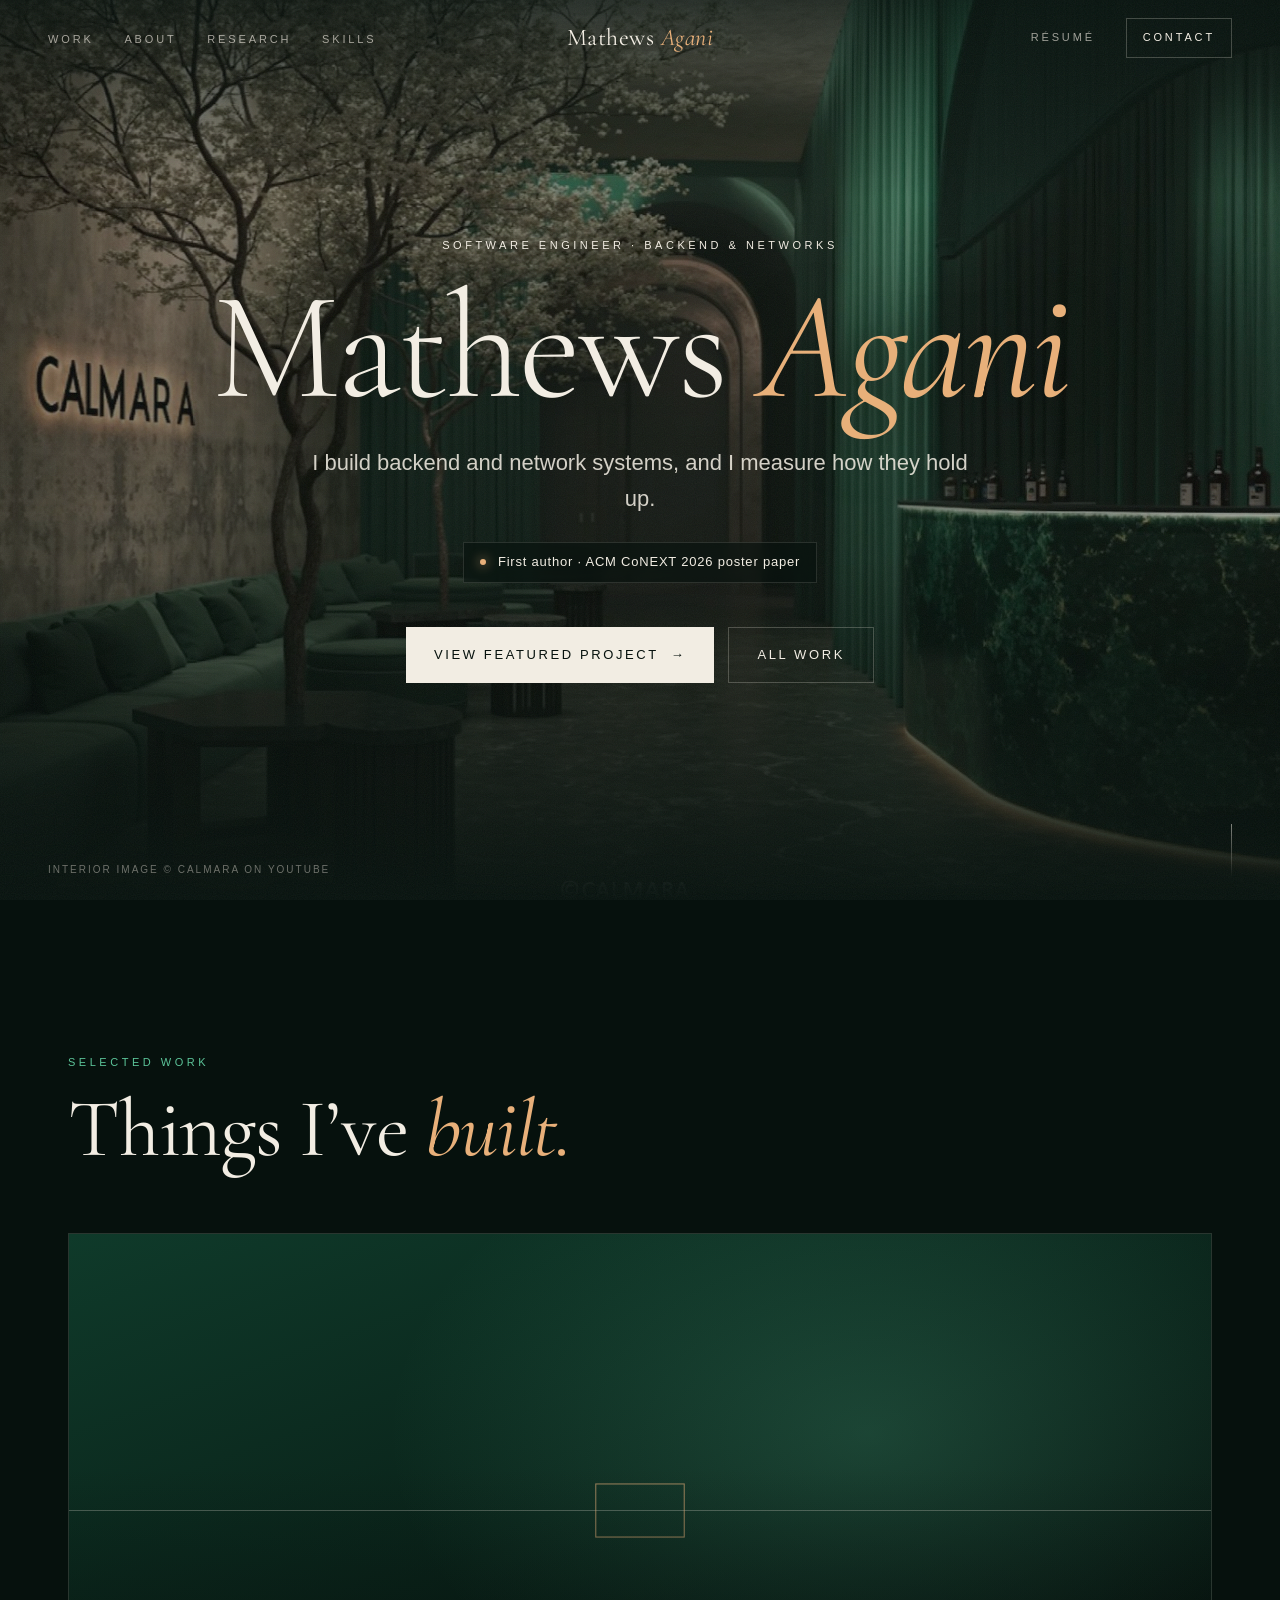
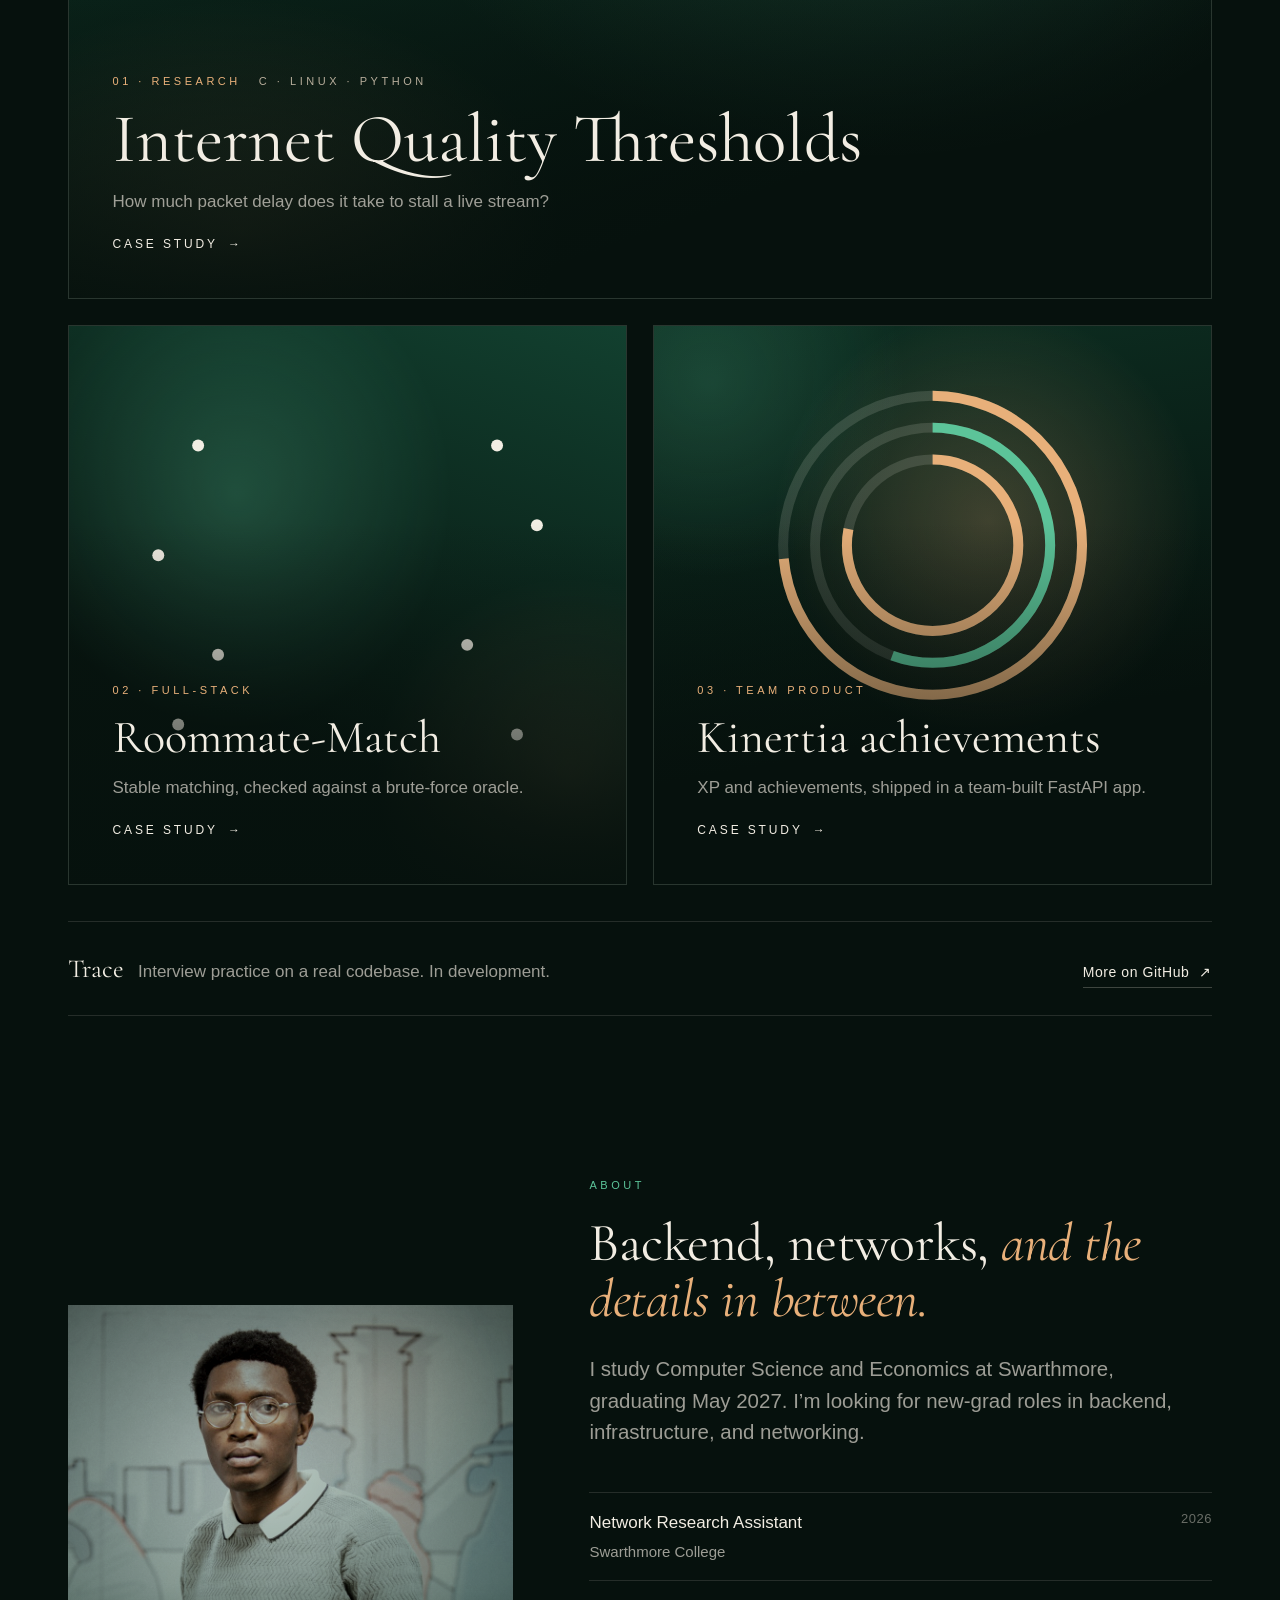
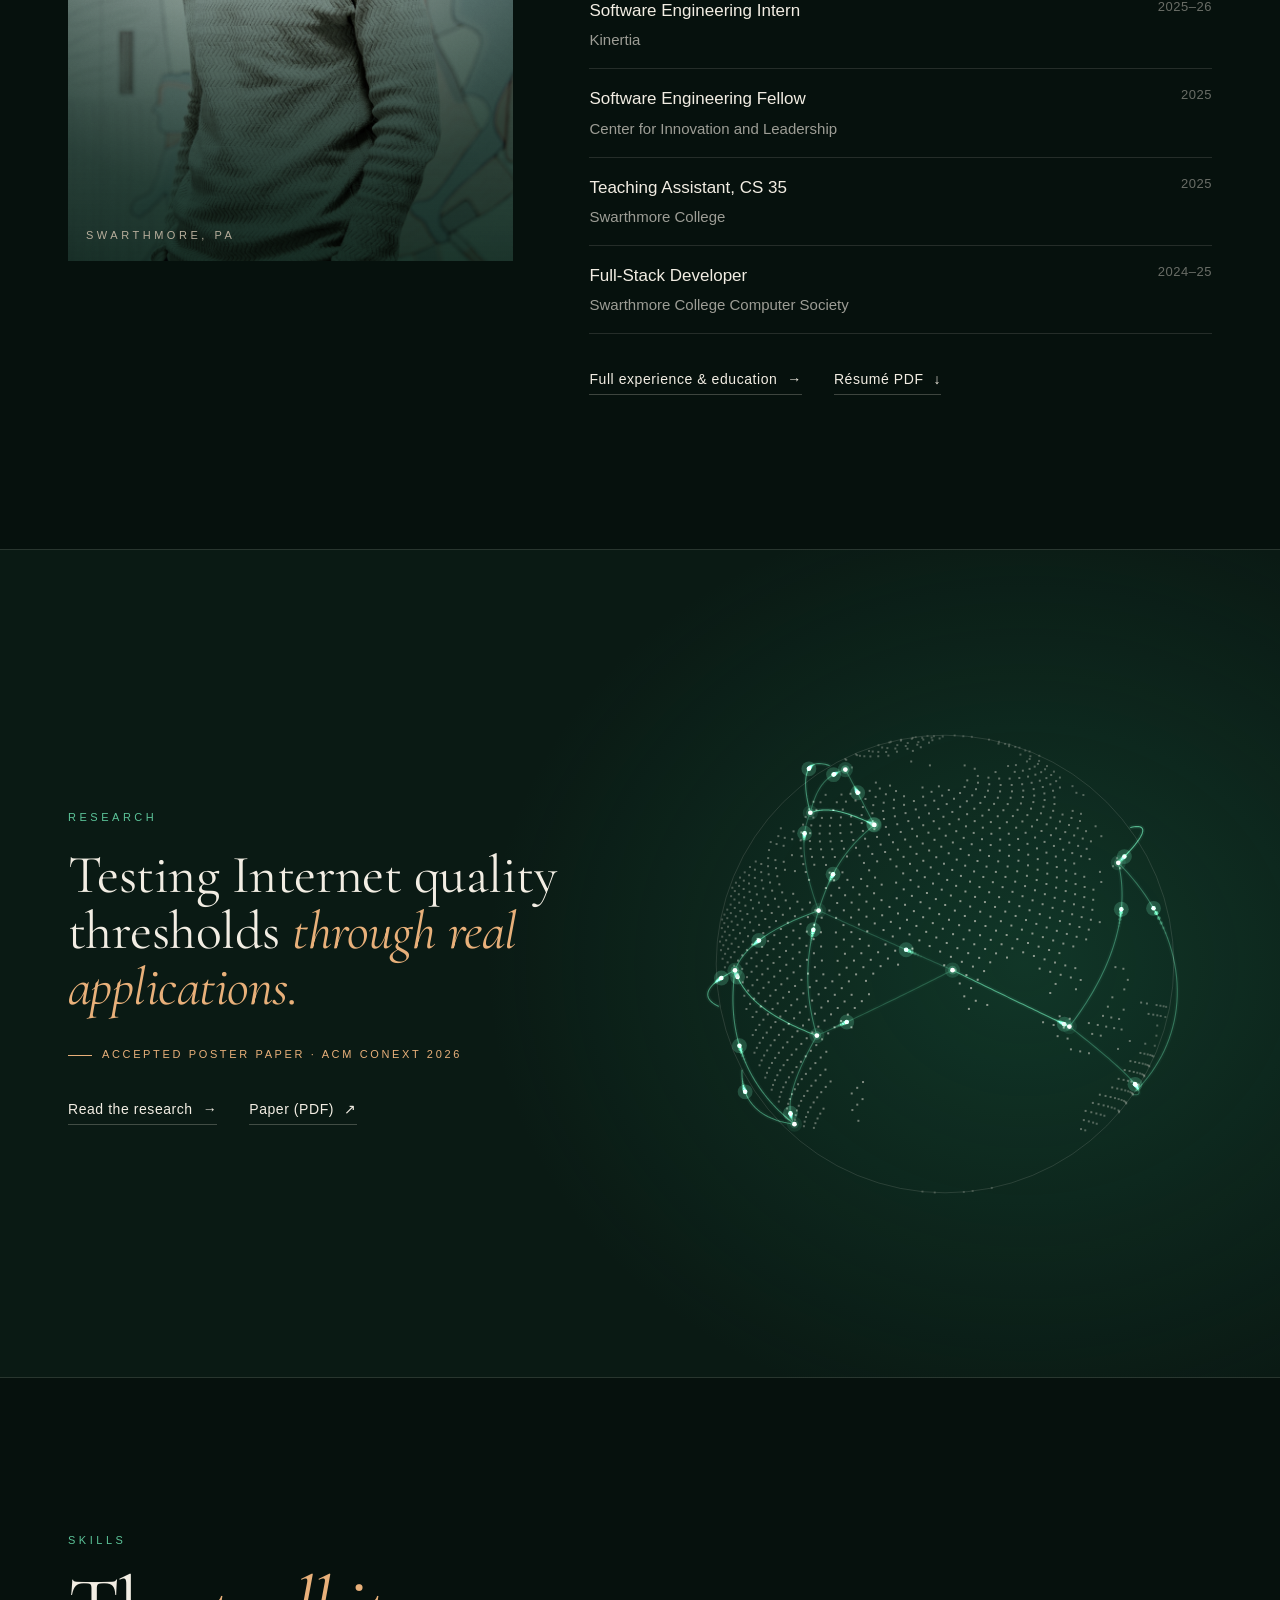
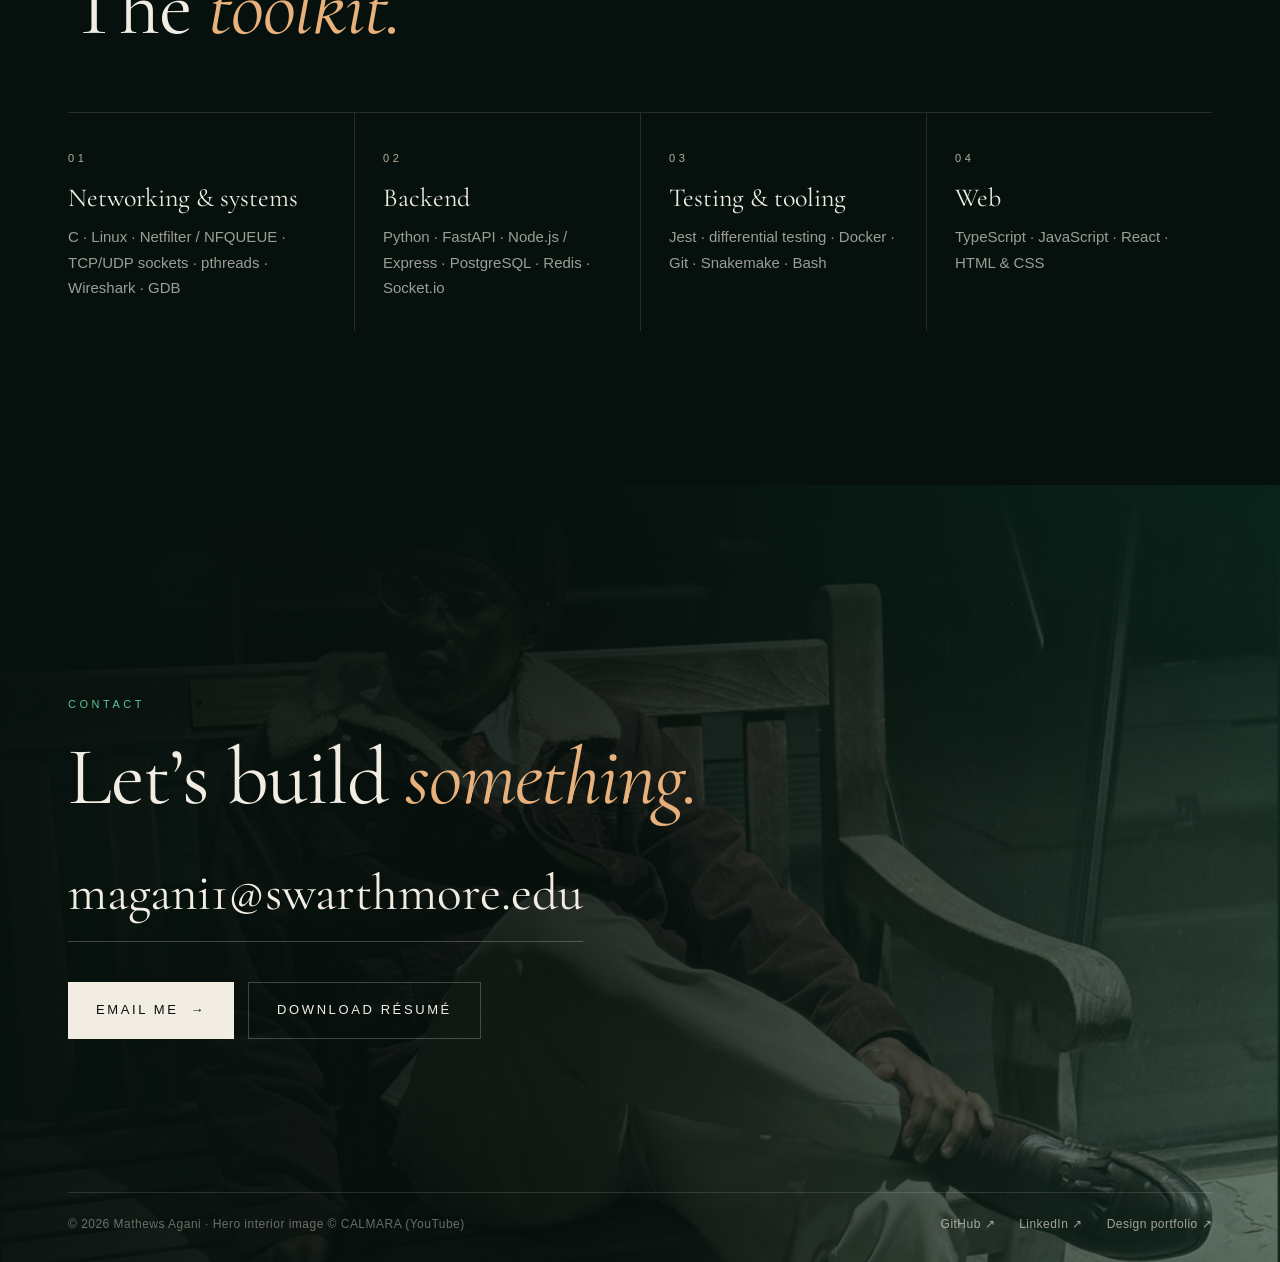
==== commit 5e880969: "Swap in higher-resolution CALMARA hero image and credit the YouTube channel Co-Authored-By: Claude O" ====
--- a/index.html
+++ b/index.html
@@ -42,7 +42,7 @@
 
     <!-- HERO -->
     <section class="hero" id="top" aria-labelledby="hero-title">
-      <div class="hero-bg"><img src="assets/calmara-lounge.jpg" width="1278" height="736" alt=""></div>
+      <div class="hero-bg"><img src="assets/calmara-lounge.jpg" width="1808" height="1005" alt=""></div>
       <div class="hero-inner">
         <p class="label rise">Software engineer · Backend &amp; networks</p>
         <h1 class="hero-name rise" id="hero-title">Mathews <i>Agani</i></h1>
@@ -53,7 +53,7 @@
           <a class="btn btn--ghost" href="#work">All work</a>
         </div>
       </div>
-      <p class="hero-credit">Interior image © CALMARA</p>
+      <p class="hero-credit">Interior image © CALMARA on YouTube</p>
       <span class="scroll-cue" aria-hidden="true"></span>
     </section>
 
@@ -207,7 +207,7 @@
         <a class="btn btn--ghost" href="assets/Mathews-Agani-CV.pdf" download>Download résumé</a>
       </div>
       <div class="footer-base">
-        <p>© 2026 Mathews Agani · Interior image in the hero © CALMARA</p>
+        <p>© 2026 Mathews Agani · Hero interior image © CALMARA (YouTube)</p>
         <ul>
           <li><a href="https://github.com/Mathewlewisagani" rel="noopener">GitHub ↗</a></li>
           <li><a href="https://www.linkedin.com/in/mathew-agani" rel="noopener">LinkedIn ↗</a></li>
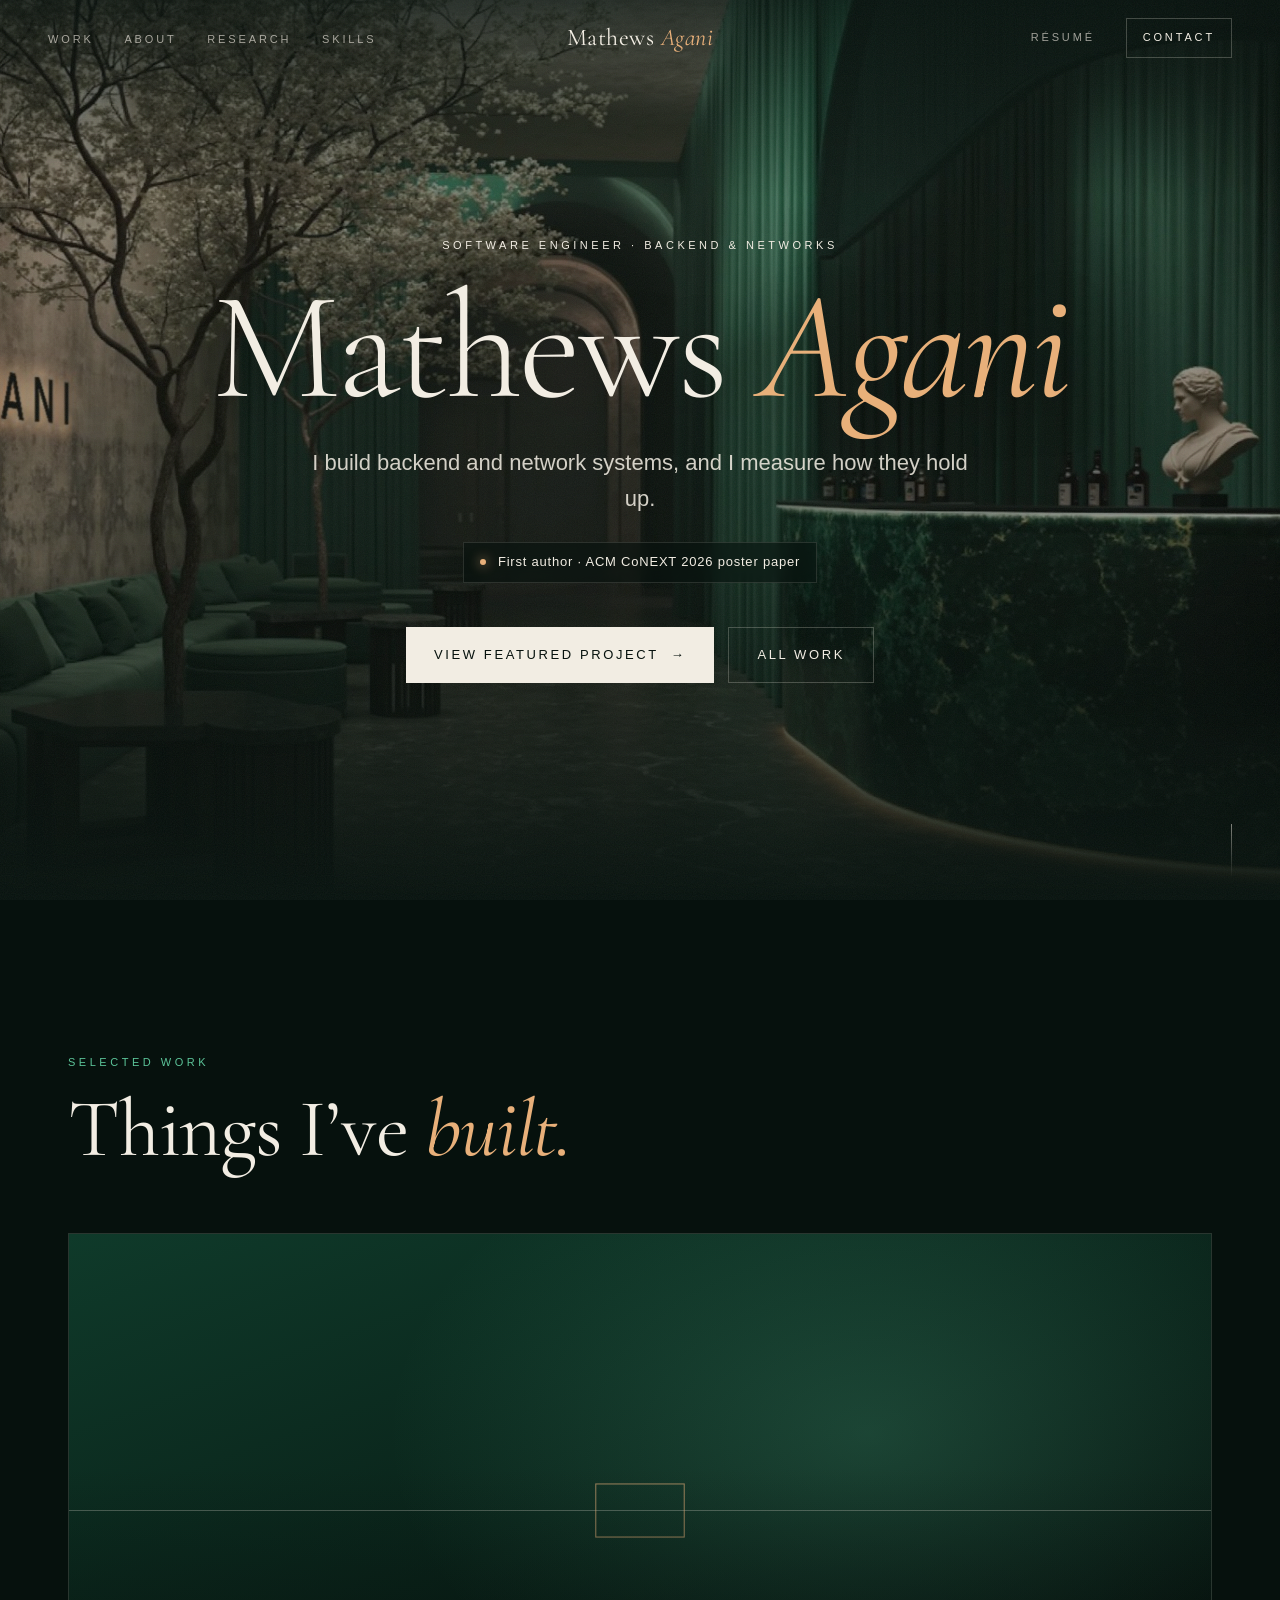
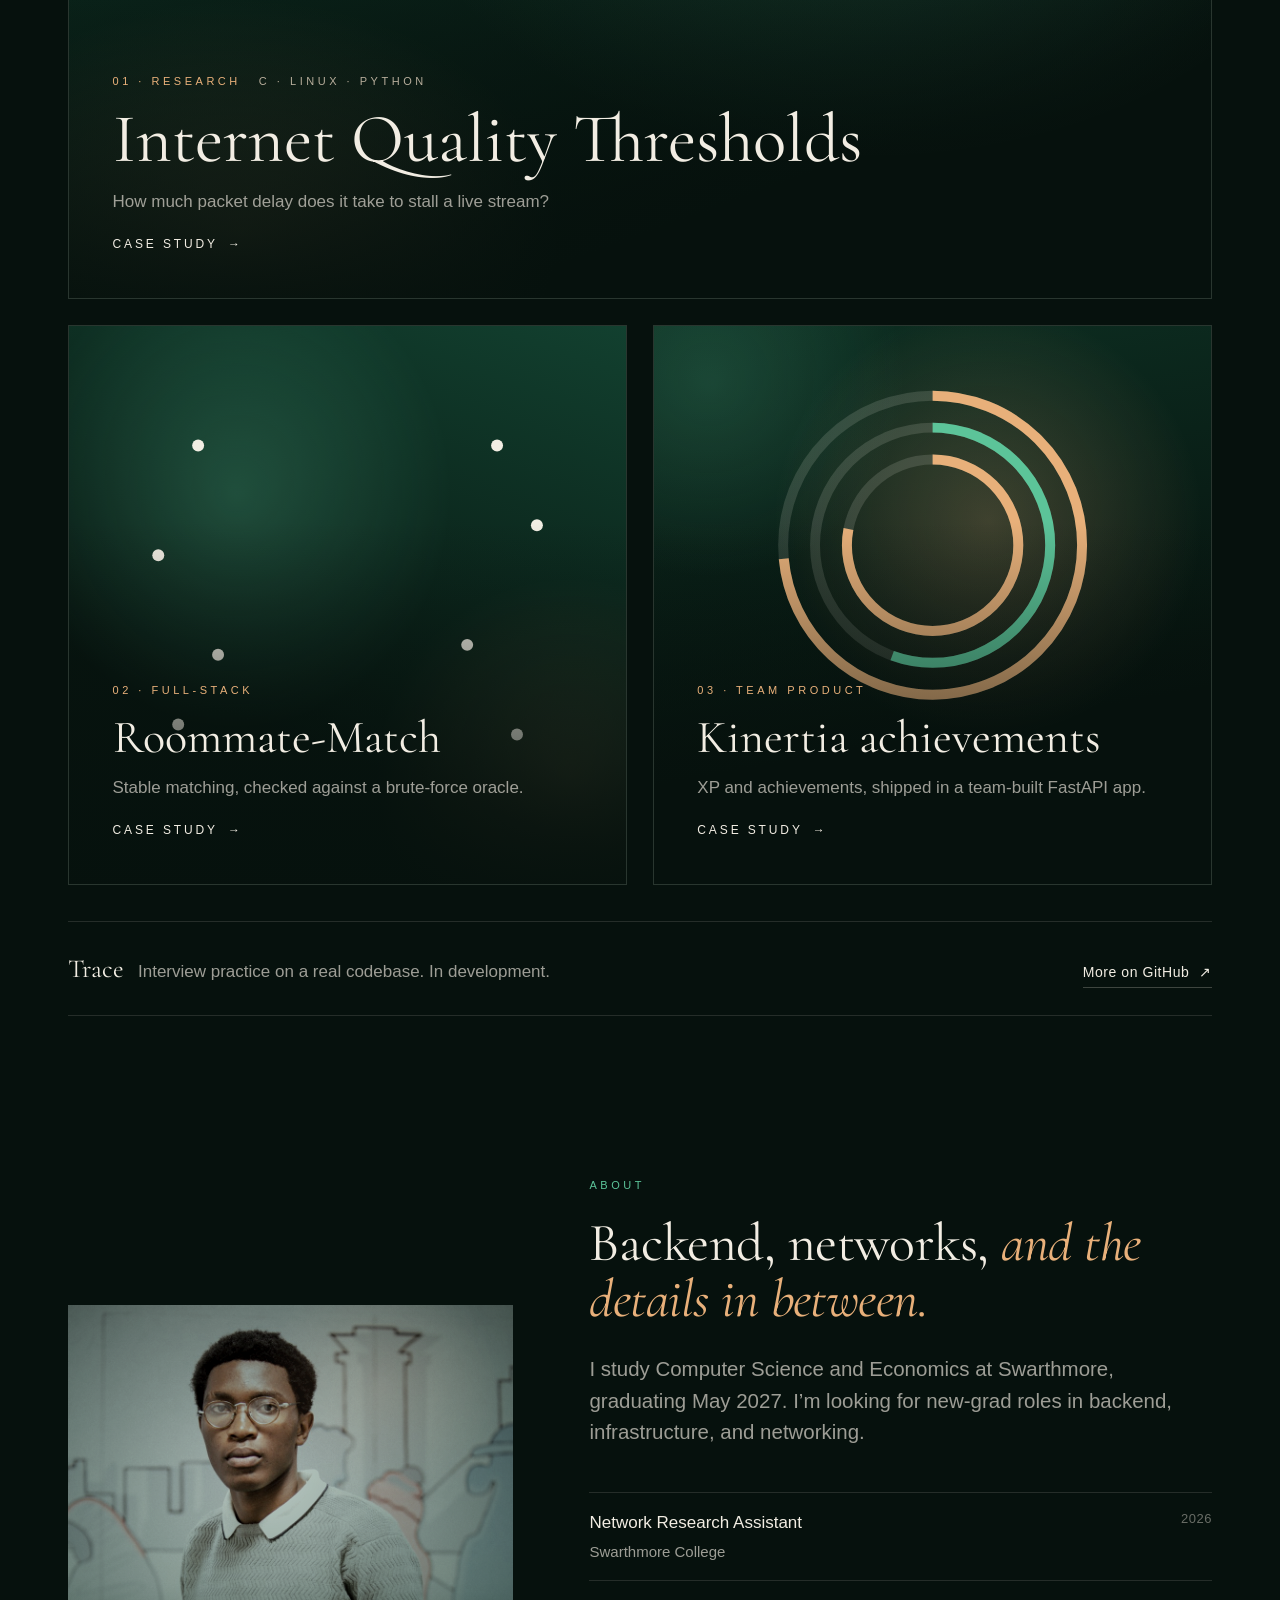
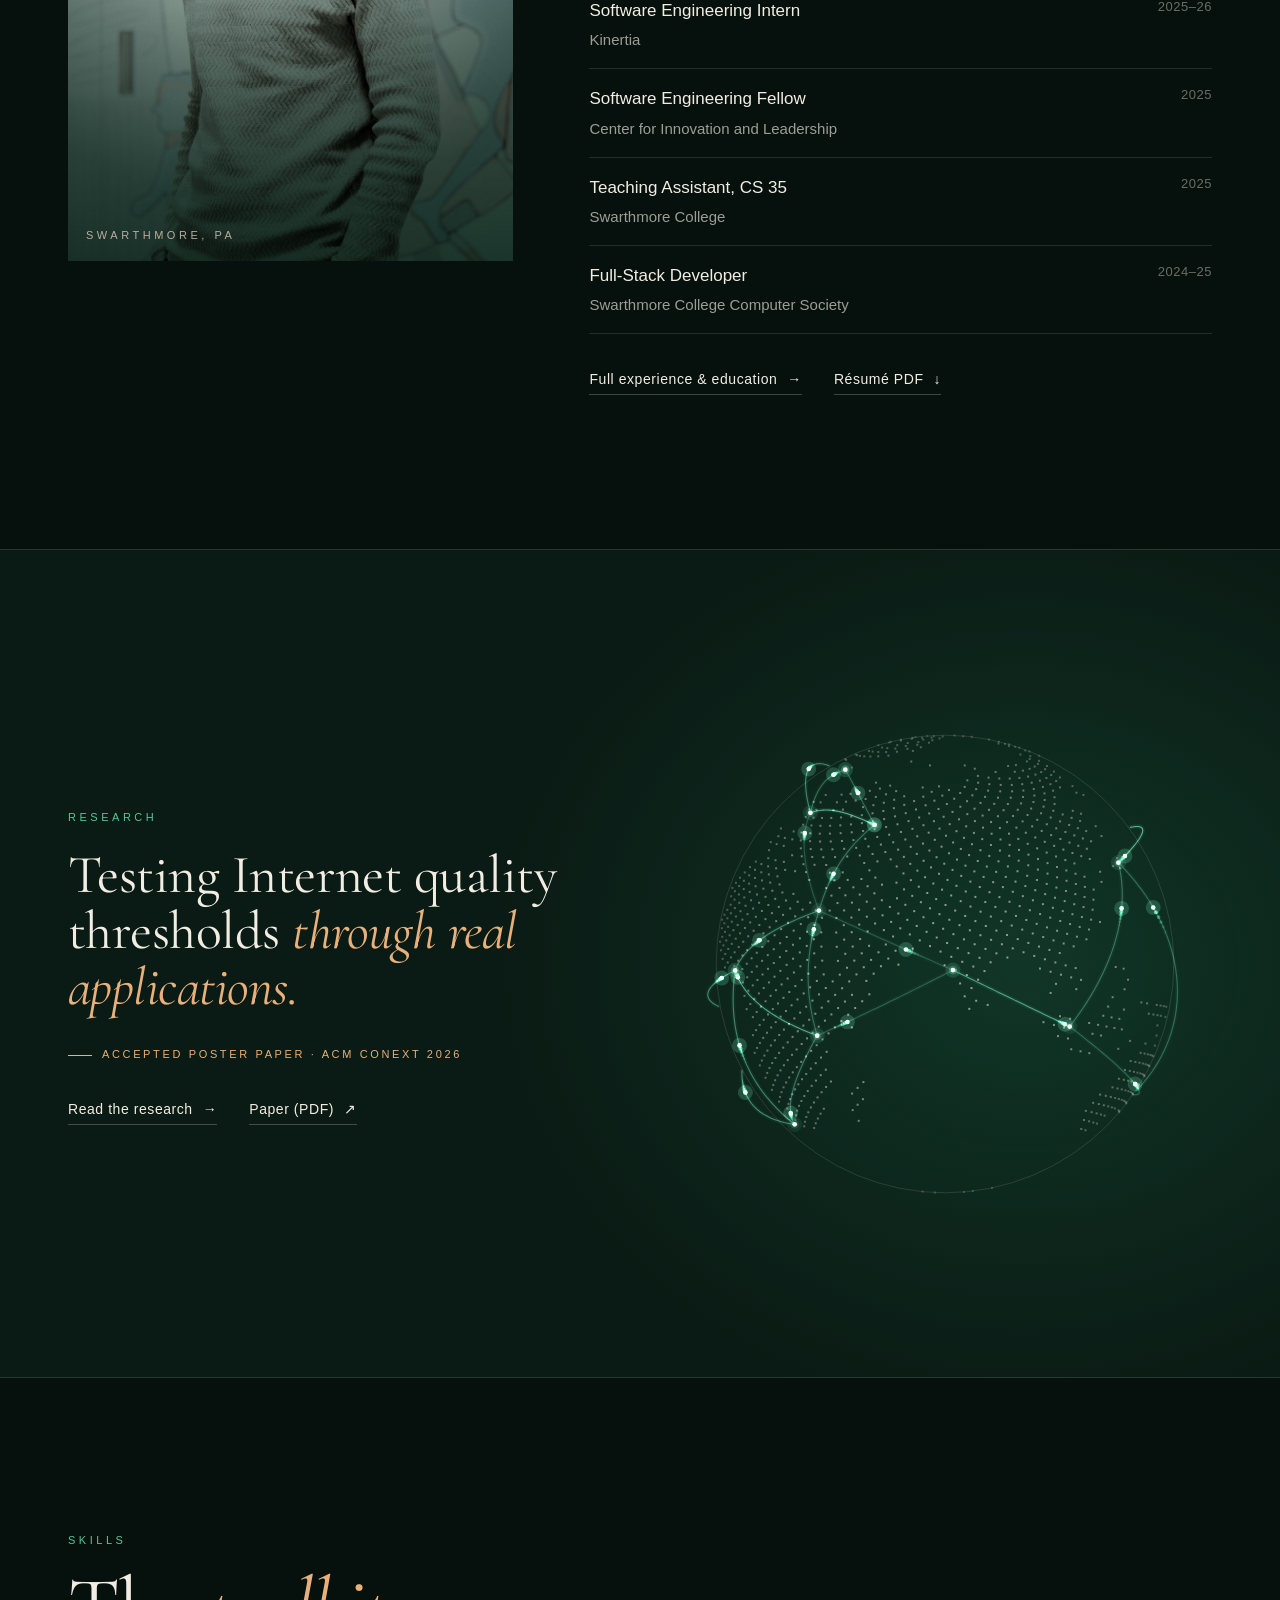
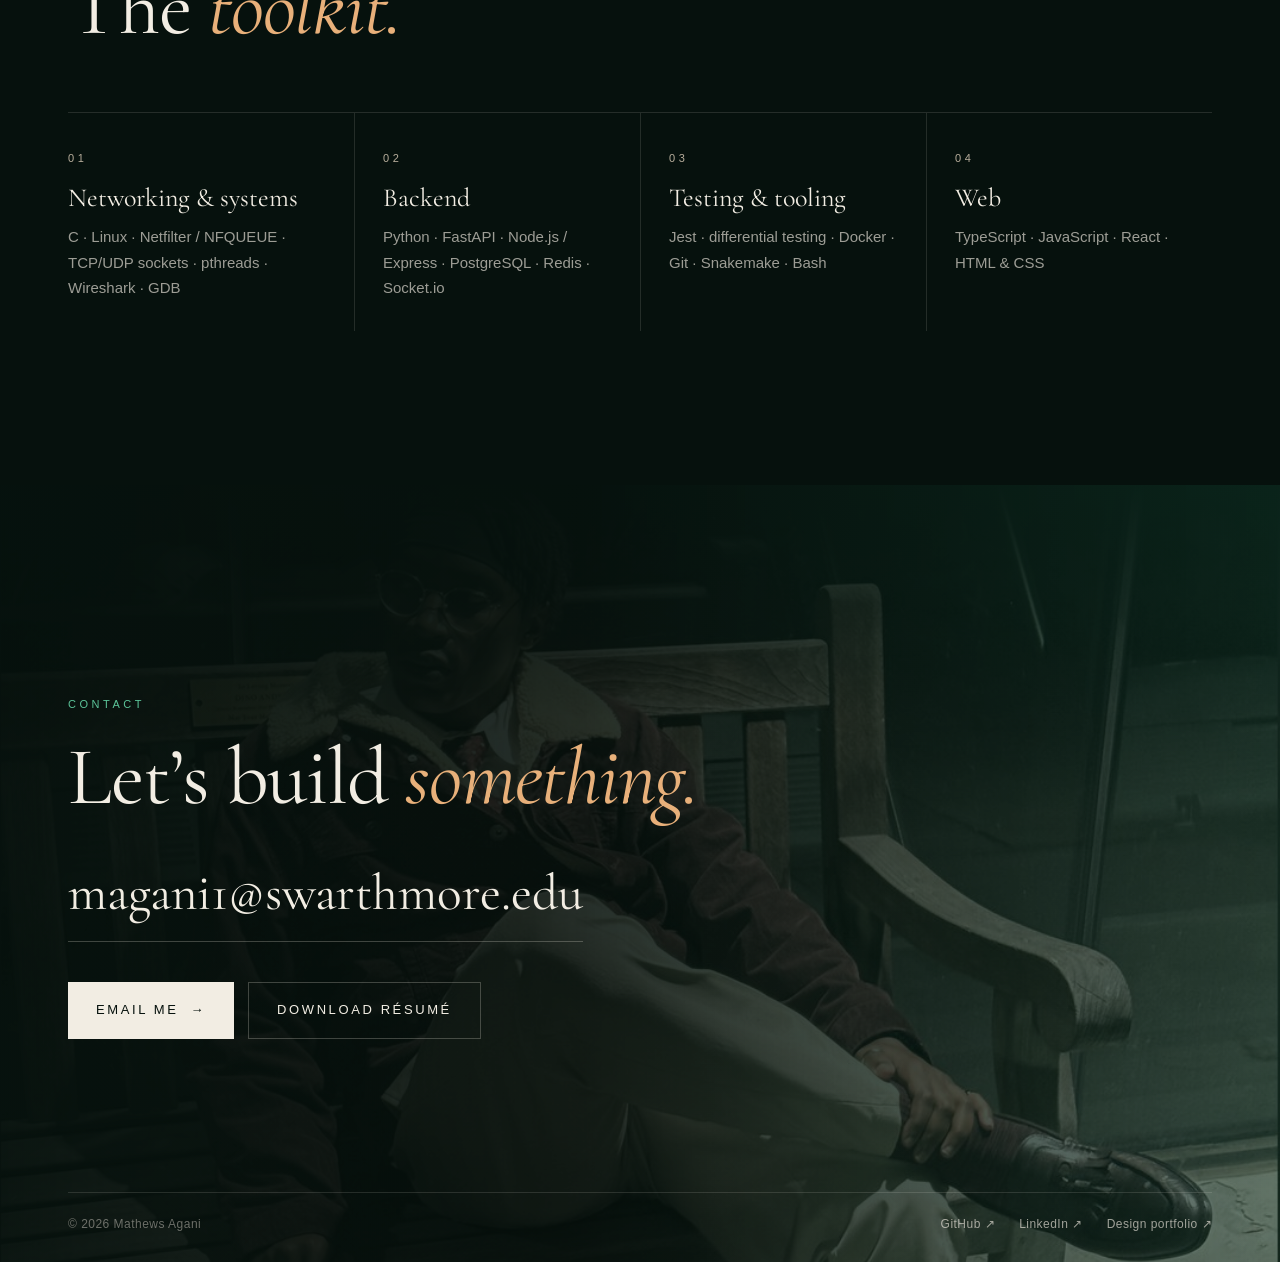
==== commit b981b93c: "Hero: replace wall sign with AGANI, remove watermark and image credit The image creator discloses it" ====
--- a/index.html
+++ b/index.html
@@ -10,7 +10,7 @@
   <link rel="preconnect" href="https://fonts.googleapis.com">
   <link rel="preconnect" href="https://fonts.gstatic.com" crossorigin>
   <link rel="stylesheet" href="https://fonts.googleapis.com/css2?family=Cormorant+Garamond:ital,wght@0,300;0,400;0,500;1,300;1,400&display=swap">
-  <link rel="preload" as="image" href="assets/calmara-lounge.jpg">
+  <link rel="preload" as="image" href="assets/hero-lounge.jpg">
   <link rel="stylesheet" href="styles.css">
   <script>document.documentElement.classList.add('js');</script>
 </head>
@@ -42,7 +42,7 @@
 
     <!-- HERO -->
     <section class="hero" id="top" aria-labelledby="hero-title">
-      <div class="hero-bg"><img src="assets/calmara-lounge.jpg" width="1808" height="1005" alt=""></div>
+      <div class="hero-bg"><img src="assets/hero-lounge.jpg" width="1770" height="1005" alt=""></div>
       <div class="hero-inner">
         <p class="label rise">Software engineer · Backend &amp; networks</p>
         <h1 class="hero-name rise" id="hero-title">Mathews <i>Agani</i></h1>
@@ -53,7 +53,6 @@
           <a class="btn btn--ghost" href="#work">All work</a>
         </div>
       </div>
-      <p class="hero-credit">Interior image © CALMARA on YouTube</p>
       <span class="scroll-cue" aria-hidden="true"></span>
     </section>
 
@@ -207,7 +206,7 @@
         <a class="btn btn--ghost" href="assets/Mathews-Agani-CV.pdf" download>Download résumé</a>
       </div>
       <div class="footer-base">
-        <p>© 2026 Mathews Agani · Hero interior image © CALMARA (YouTube)</p>
+        <p>© 2026 Mathews Agani</p>
         <ul>
           <li><a href="https://github.com/Mathewlewisagani" rel="noopener">GitHub ↗</a></li>
           <li><a href="https://www.linkedin.com/in/mathew-agani" rel="noopener">LinkedIn ↗</a></li>
--- a/styles.css
+++ b/styles.css
@@ -1,5 +1,5 @@
 /* Mathews Agani — developer portfolio.
-   Cinematic, dark emerald palette taken from the CALMARA lounge image:
+   Cinematic, dark emerald palette taken from the hero lounge image:
    velvet green, jade, stone, ivory, and a warm amber glow. */
 
 :root {
@@ -95,7 +95,7 @@
 /* ---------- hero ---------- */
 .hero { position: relative; min-height: 100vh; min-height: 100svh; display: flex; align-items: center; justify-content: center; text-align: center; overflow: hidden; isolation: isolate; }
 .hero-bg { position: absolute; inset: 0; z-index: -2; }
-.hero-bg img { width: 100%; height: 100%; object-fit: cover; object-position: 50% 100%; transform: scale(1.06); transform-origin: 60% 60%; }
+.hero-bg img { width: 100%; height: 100%; object-fit: cover; object-position: 92% 100%; transform: scale(1.06); transform-origin: 70% 60%; }
 .js .hero-bg img { animation: drift 28s var(--ease) both alternate infinite; }
 @keyframes drift { from { transform: scale(1.12) translate3d(1%, 0, 0); } to { transform: scale(1.04) translate3d(-1%, -1%, 0); } }
 .hero::before { /* cinematic grade */
@@ -116,8 +116,6 @@
 .hero-proof { display: inline-flex; align-items: center; gap: 12px; margin-top: 26px; font-size: 13px; letter-spacing: .06em; color: var(--ivory); padding: 9px 16px; background: var(--glass); border: 1px solid var(--line); backdrop-filter: blur(8px); -webkit-backdrop-filter: blur(8px); }
 .hero-proof .dot { width: 6px; height: 6px; border-radius: 50%; background: var(--amber); box-shadow: 0 0 12px var(--amber); }
 .hero-actions { display: flex; flex-wrap: wrap; gap: 14px; justify-content: center; margin-top: 44px; }
-.hero-credit { position: absolute; left: var(--gutter); bottom: 22px; font-size: 10px; letter-spacing: .2em; text-transform: uppercase; color: var(--faint); }
-.hero-credit a { text-decoration: none; }
 .scroll-cue { position: absolute; right: var(--gutter); bottom: 22px; width: 1px; height: 54px; background: linear-gradient(var(--ivory), transparent); opacity: .5; }
 .js .scroll-cue { animation: cue 2.4s ease-in-out infinite; transform-origin: top; }
 @keyframes cue { 0% { transform: scaleY(0); } 50% { transform: scaleY(1); } 100% { transform: scaleY(1); opacity: 0; } }
@@ -331,7 +329,6 @@
   .tile-meta .label + .label { display: none; }
   .facts { grid-template-columns: minmax(0, 1fr); }
   .facts > div + div { padding-left: 0; border-left: 0; border-top: 1px solid var(--line); }
-  .hero-credit { right: var(--gutter); text-align: center; }
   .scroll-cue { display: none; }
 }
 @media (max-width: 560px) {
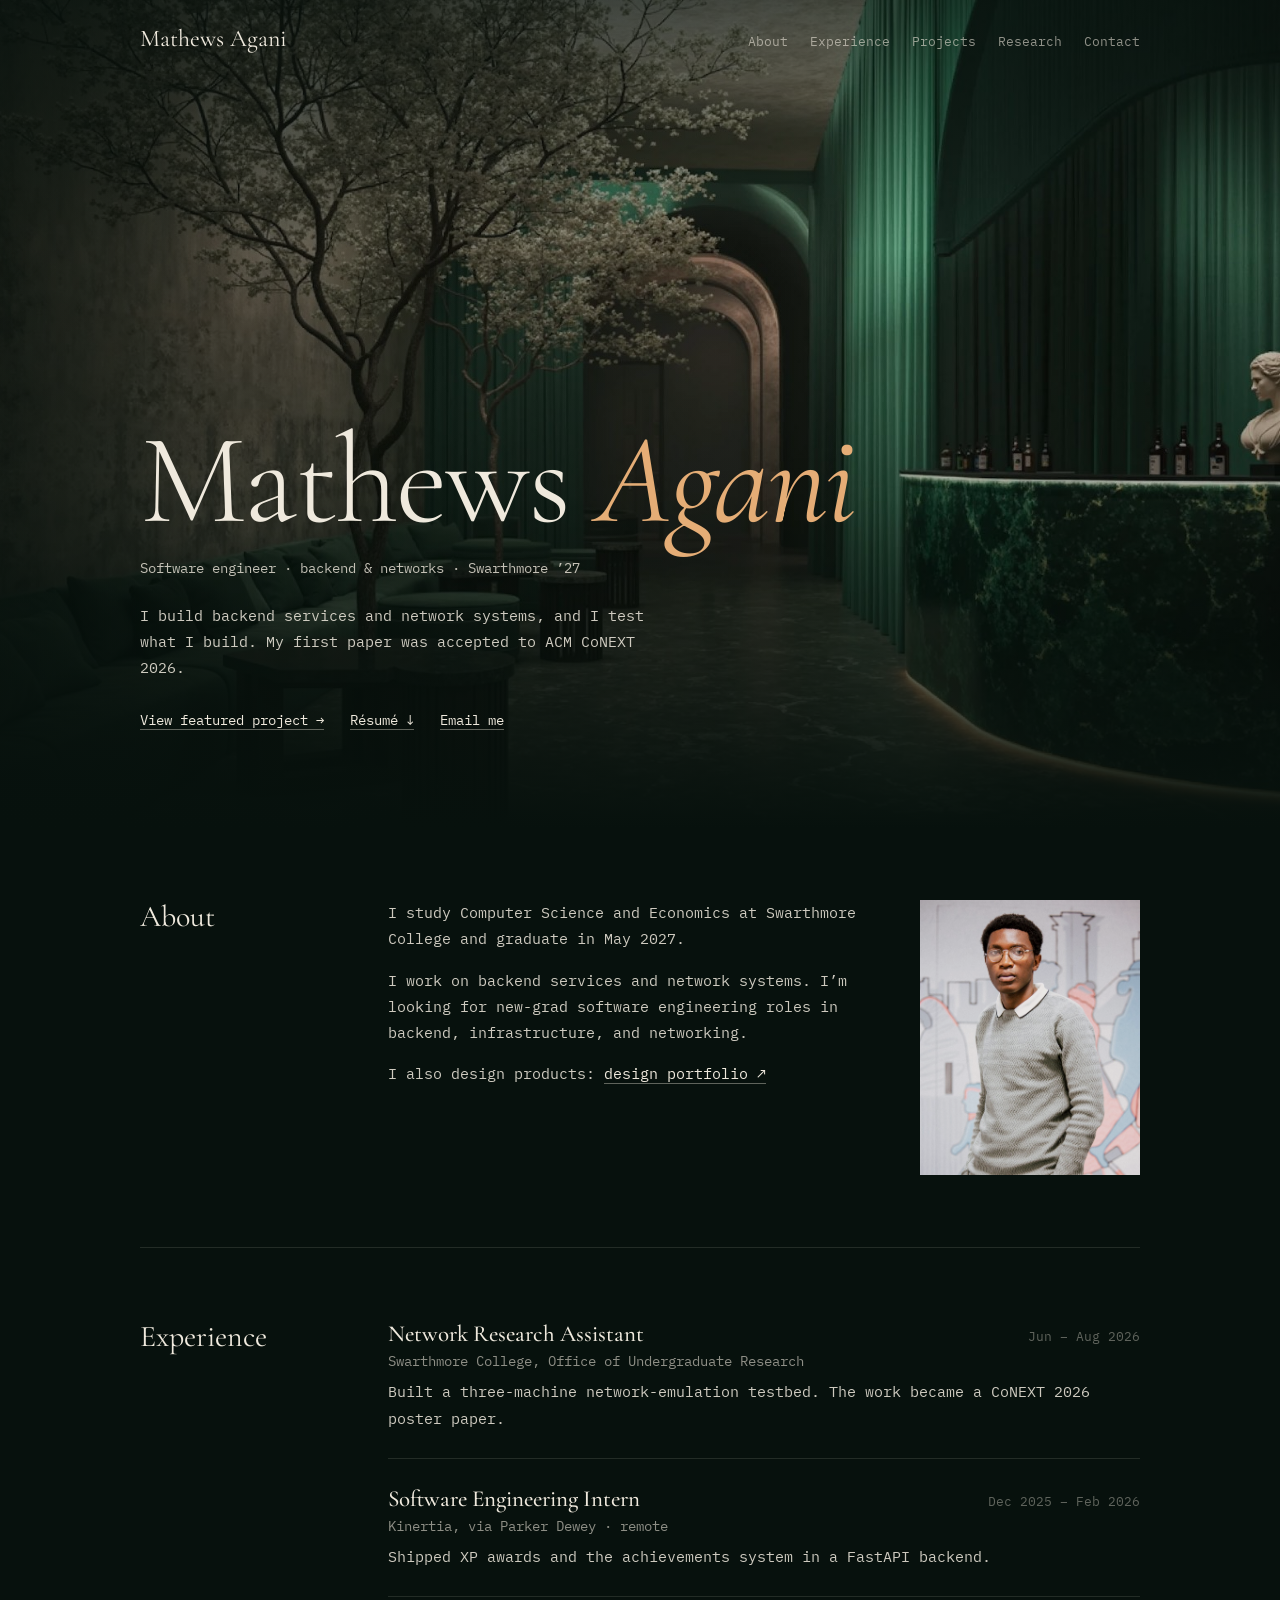
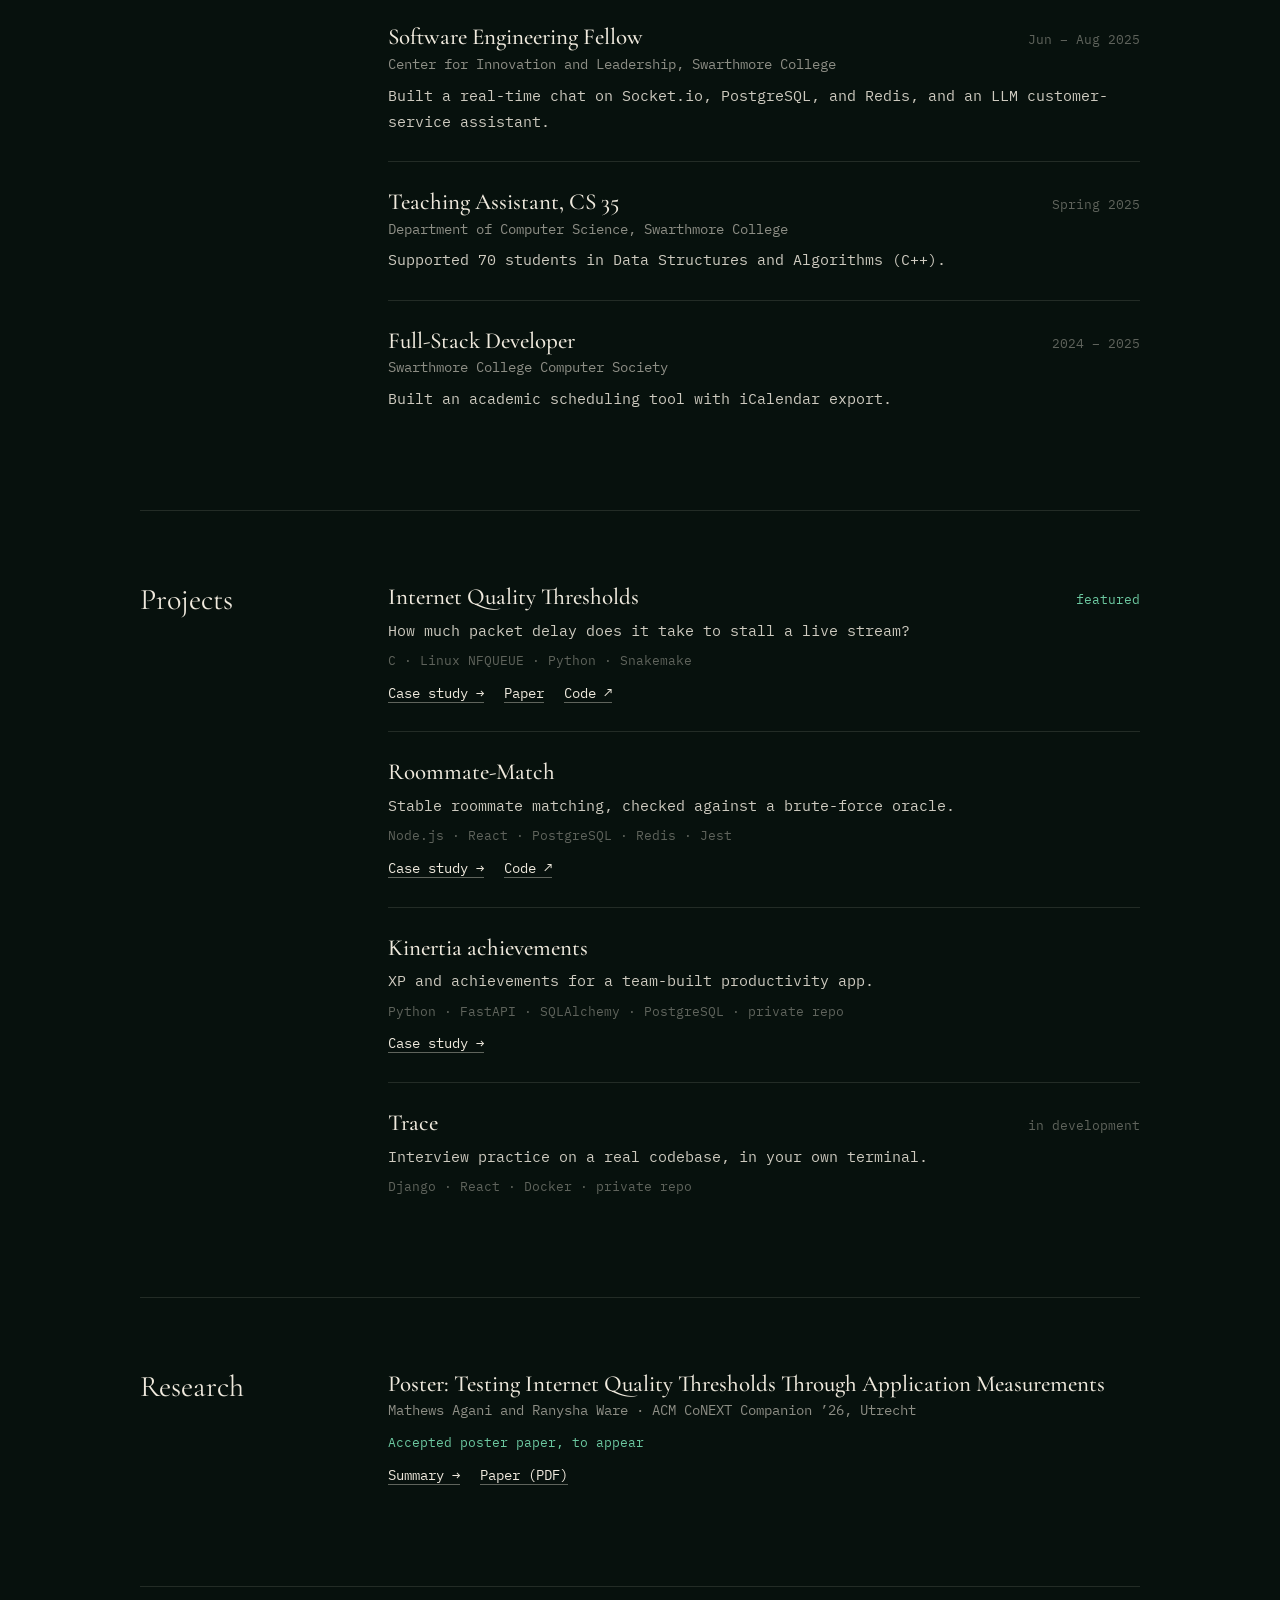
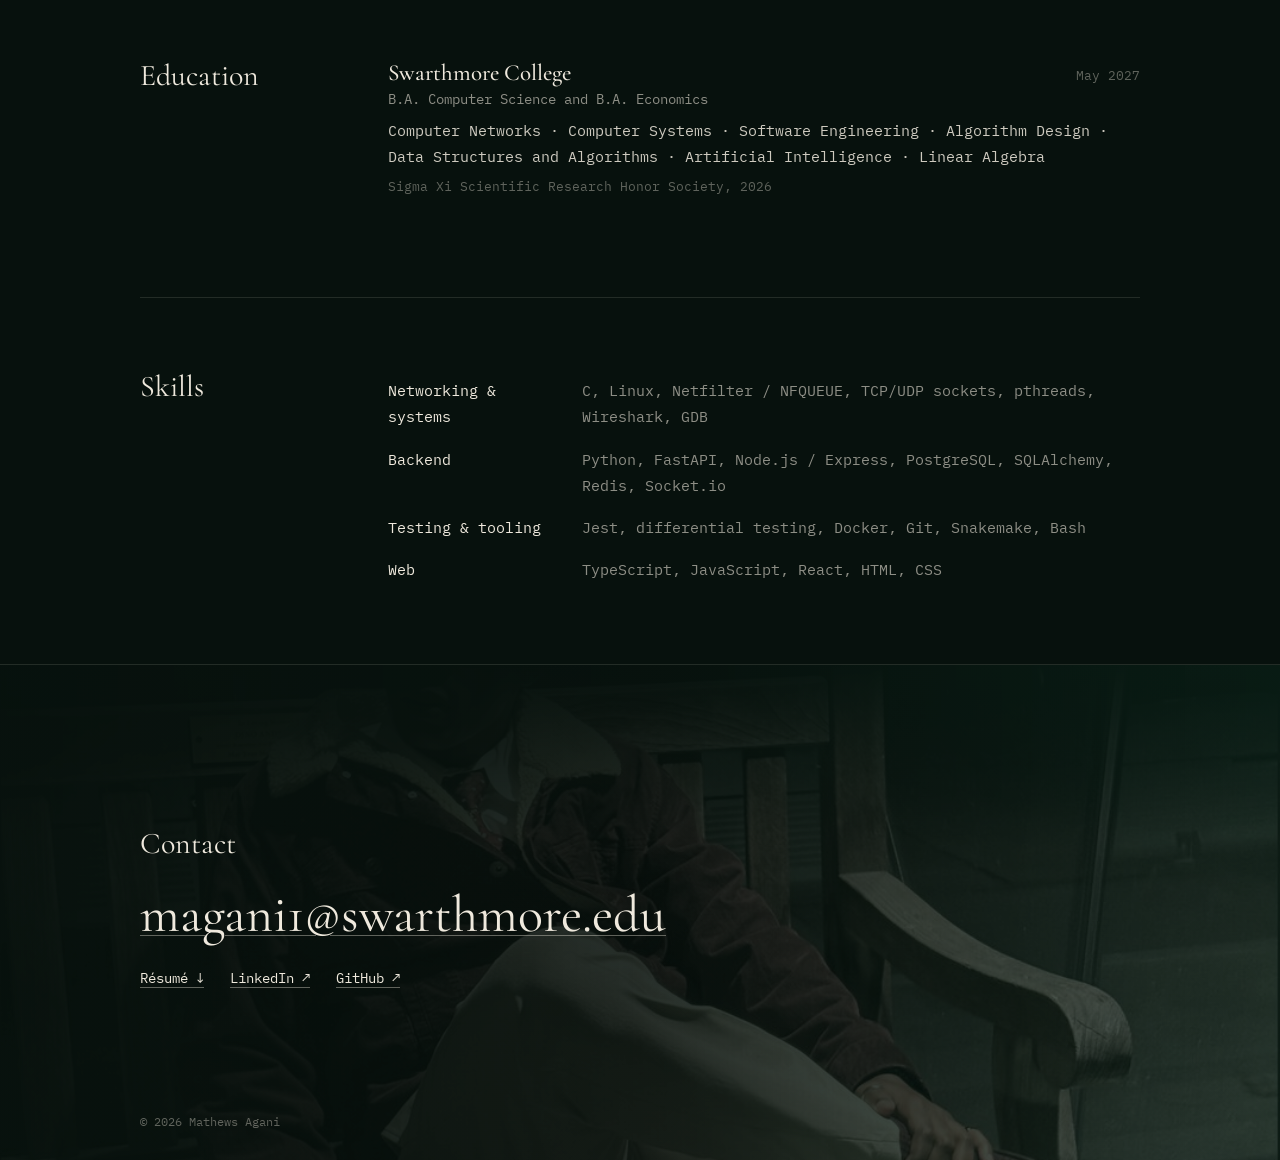
==== commit 20c511d7: "Simplify into a plain personal CV page Drop slide-style slogans, uppercase labels, boxed buttons, an" ====
--- a/index.html
+++ b/index.html
@@ -3,13 +3,13 @@
 <head>
   <meta charset="utf-8">
   <meta name="viewport" content="width=device-width, initial-scale=1">
-  <title>Mathews Agani — Backend and network systems engineer</title>
-  <meta name="description" content="Mathews Agani builds backend and network systems. First-author poster paper at ACM CoNEXT 2026. Projects, research, and CV.">
-  <meta name="theme-color" content="#06110d">
-  <link rel="icon" href="data:image/svg+xml,%3Csvg xmlns='http://www.w3.org/2000/svg' viewBox='0 0 32 32'%3E%3Crect width='32' height='32' fill='%230f3a2a'/%3E%3Ctext x='16' y='23' font-family='Georgia,serif' font-size='18' font-style='italic' fill='%23e8b07a' text-anchor='middle'%3EM%3C/text%3E%3C/svg%3E">
+  <title>Mathews Agani</title>
+  <meta name="description" content="Mathews Agani builds backend and network systems. Computer Science and Economics at Swarthmore College. Projects, research, and résumé.">
+  <meta name="theme-color" content="#07110d">
+  <link rel="icon" href="data:image/svg+xml,%3Csvg xmlns='http://www.w3.org/2000/svg' viewBox='0 0 32 32'%3E%3Crect width='32' height='32' fill='%230f3a2a'/%3E%3Ctext x='16' y='23' font-family='Georgia,serif' font-size='18' font-style='italic' fill='%23e5ad76' text-anchor='middle'%3EM%3C/text%3E%3C/svg%3E">
   <link rel="preconnect" href="https://fonts.googleapis.com">
   <link rel="preconnect" href="https://fonts.gstatic.com" crossorigin>
-  <link rel="stylesheet" href="https://fonts.googleapis.com/css2?family=Cormorant+Garamond:ital,wght@0,300;0,400;0,500;1,300;1,400&display=swap">
+  <link rel="stylesheet" href="https://fonts.googleapis.com/css2?family=Cormorant+Garamond:ital,wght@0,300;0,400;0,500;1,400&family=IBM+Plex+Mono:wght@400;500&display=swap">
   <link rel="preload" as="image" href="assets/hero-lounge.jpg">
   <link rel="stylesheet" href="styles.css">
   <script>document.documentElement.classList.add('js');</script>
@@ -19,204 +19,156 @@
 
   <header class="site-header" id="site-header">
     <div class="header-inner">
-      <nav id="primary-nav" aria-label="Primary">
+      <a class="brand" href="#top">Mathews Agani</a>
+      <nav aria-label="Primary">
         <ul class="nav-list">
-          <li><a href="#work">Work</a></li>
           <li><a href="#about">About</a></li>
+          <li><a href="#experience">Experience</a></li>
+          <li><a href="#projects">Projects</a></li>
           <li><a href="#research">Research</a></li>
-          <li><a href="#skills">Skills</a></li>
-          <li class="show-sm"><a href="assets/Mathews-Agani-CV.pdf" download>Résumé</a></li>
-          <li class="show-sm"><a href="#contact">Contact</a></li>
+          <li><a href="#contact">Contact</a></li>
         </ul>
       </nav>
-      <a class="brand" href="#top" aria-label="Mathews Agani, back to top">Mathews <i>Agani</i></a>
-      <div class="header-cta">
-        <a class="hide-sm" href="assets/Mathews-Agani-CV.pdf" download>Résumé</a>
-        <a class="pill hide-sm" href="#contact">Contact</a>
-        <button class="menu-btn" type="button" aria-expanded="false" aria-controls="primary-nav">Menu</button>
-      </div>
     </div>
   </header>
 
-  <main id="main">
+  <section class="hero" id="top" aria-labelledby="name">
+    <div class="hero-bg"><img src="assets/hero-lounge.jpg" width="1770" height="1005" alt=""></div>
+    <div class="hero-inner">
+      <h1 id="name">Mathews <i>Agani</i></h1>
+      <p class="role">Software engineer · backend &amp; networks · Swarthmore ’27</p>
+      <p class="intro">I build backend services and network systems, and I test what I build. My first paper was accepted to ACM CoNEXT 2026.</p>
+      <p class="links">
+        <a href="internet-quality.html">View featured project →</a>
+        <a href="assets/Mathews-Agani-CV.pdf" download>Résumé ↓</a>
+        <a href="mailto:magani1@swarthmore.edu">Email me</a>
+      </p>
+    </div>
+  </section>
 
-    <!-- HERO -->
-    <section class="hero" id="top" aria-labelledby="hero-title">
-      <div class="hero-bg"><img src="assets/hero-lounge.jpg" width="1770" height="1005" alt=""></div>
-      <div class="hero-inner">
-        <p class="label rise">Software engineer · Backend &amp; networks</p>
-        <h1 class="hero-name rise" id="hero-title">Mathews <i>Agani</i></h1>
-        <p class="hero-line rise">I build backend and network systems, and I measure how they hold up.</p>
-        <p class="hero-proof rise"><span class="dot" aria-hidden="true"></span>First author · ACM CoNEXT 2026 poster paper</p>
-        <div class="hero-actions rise">
-          <a class="btn" href="internet-quality.html">View featured project <span aria-hidden="true">→</span></a>
-          <a class="btn btn--ghost" href="#work">All work</a>
+  <main id="main" class="wrap">
+
+    <section class="sec reveal" id="about" aria-labelledby="about-h">
+      <h2 id="about-h">About</h2>
+      <div class="about">
+        <div class="prose">
+          <p>I study Computer Science and Economics at Swarthmore College and graduate in May 2027.</p>
+          <p>I work on backend services and network systems. I’m looking for new-grad software engineering roles in backend, infrastructure, and networking.</p>
+          <p>I also design products: <a href="https://mathews-agani-design.magani1904767.chatgpt.site" rel="noopener">design portfolio ↗</a></p>
         </div>
-      </div>
-      <span class="scroll-cue" aria-hidden="true"></span>
-    </section>
-
-    <!-- WORK -->
-    <section class="section" id="work" aria-labelledby="work-title">
-      <div class="wrap">
-        <div class="section-head reveal">
-          <div>
-            <span class="label label--jade">Selected work</span>
-            <h2 class="display" id="work-title">Things I’ve <em>built.</em></h2>
-          </div>
-        </div>
-
-        <div class="tiles">
-          <a class="tile tile--feature reveal" href="internet-quality.html">
-            <div class="tile-art art-velvet" aria-hidden="true">
-              <svg viewBox="0 0 1200 600" preserveAspectRatio="xMidYMid slice" focusable="false">
-                <line class="glow-line" x1="60" y1="250" x2="1140" y2="250"/>
-                <rect x="560" y="226" width="80" height="48" fill="none" stroke="rgba(232,176,122,.6)"/>
-                <circle class="node" cx="60" cy="250" r="6"/><circle class="node" cx="1140" cy="250" r="6"/>
-                <rect class="pkt" x="54" y="244" width="12" height="12"/>
-                <rect class="pkt p2" x="54" y="244" width="12" height="12"/>
-                <rect class="pkt p3" x="54" y="244" width="12" height="12"/>
-                <rect class="pkt held" x="54" y="244" width="12" height="12"/>
-              </svg>
-            </div>
-            <div class="tile-body">
-              <div class="tile-meta"><span class="label label--amber">01 · Research</span><span class="label">C · Linux · Python</span></div>
-              <h3 class="tile-title">Internet Quality Thresholds</h3>
-              <p class="tile-line">How much packet delay does it take to stall a live stream?</p>
-              <span class="tile-go">Case study <span class="arr" aria-hidden="true">→</span></span>
-            </div>
-          </a>
-
-          <a class="tile reveal" href="roommate-match.html">
-            <div class="tile-art art-jade" aria-hidden="true">
-              <svg viewBox="0 0 600 560" preserveAspectRatio="xMidYMid slice" focusable="false">
-                <g>
-                  <path class="pair" d="M150 120 Q300 40 450 120"/>
-                  <path class="pair" d="M110 230 Q300 330 490 200"/>
-                  <path class="pair" d="M170 330 Q260 250 420 320"/>
-                  <path class="pair" d="M130 400 Q300 470 470 410"/>
-                </g>
-                <g class="node">
-                  <circle cx="150" cy="120" r="6"/><circle cx="450" cy="120" r="6"/><circle cx="110" cy="230" r="6"/><circle cx="490" cy="200" r="6"/>
-                  <circle cx="170" cy="330" r="6"/><circle cx="420" cy="320" r="6"/><circle cx="130" cy="400" r="6"/><circle cx="470" cy="410" r="6"/>
-                </g>
-              </svg>
-            </div>
-            <div class="tile-body">
-              <div class="tile-meta"><span class="label label--amber">02 · Full-stack</span></div>
-              <h3 class="tile-title">Roommate-Match</h3>
-              <p class="tile-line">Stable matching, checked against a brute-force oracle.</p>
-              <span class="tile-go">Case study <span class="arr" aria-hidden="true">→</span></span>
-            </div>
-          </a>
-
-          <a class="tile reveal" href="kinertia.html">
-            <div class="tile-art art-amber" aria-hidden="true">
-              <svg viewBox="0 0 600 560" preserveAspectRatio="xMidYMid slice" focusable="false">
-                <g transform="translate(300 220)">
-                  <circle class="ring" r="150"/><circle class="ring-on" r="150" style="--len:943;--to:250" stroke-dasharray="943" stroke-dashoffset="250"/>
-                  <circle class="ring" r="118"/><circle class="ring-on j" r="118" style="--len:742;--to:330" stroke-dasharray="742" stroke-dashoffset="330"/>
-                  <circle class="ring" r="86"/><circle class="ring-on" r="86" style="--len:541;--to:120" stroke-dasharray="541" stroke-dashoffset="120"/>
-                </g>
-              </svg>
-            </div>
-            <div class="tile-body">
-              <div class="tile-meta"><span class="label label--amber">03 · Team product</span></div>
-              <h3 class="tile-title">Kinertia achievements</h3>
-              <p class="tile-line">XP and achievements, shipped in a team-built FastAPI app.</p>
-              <span class="tile-go">Case study <span class="arr" aria-hidden="true">→</span></span>
-            </div>
-          </a>
-        </div>
-
-        <p class="next-up reveal"><span><strong>Trace</strong>Interview practice on a real codebase. In development.</span><a class="link" href="https://github.com/Mathewlewisagani" rel="noopener">More on GitHub <span class="arr" aria-hidden="true">↗</span></a></p>
+        <figure class="portrait"><img src="assets/mathews-portrait.jpg" width="934" height="1400" loading="lazy" alt="Mathews Agani"></figure>
       </div>
     </section>
 
-    <!-- ABOUT -->
-    <section class="section" id="about" aria-labelledby="about-title" style="padding-top:0">
-      <div class="wrap about-grid">
-        <figure class="portrait reveal">
-          <img src="assets/mathews-portrait.jpg" width="934" height="1400" loading="lazy" alt="Portrait of Mathews Agani in a sage sweater and round glasses.">
-          <figcaption class="label">Swarthmore, PA</figcaption>
-        </figure>
-        <div class="about-text reveal">
-          <span class="label label--jade">About</span>
-          <h2 class="title" id="about-title">Backend, networks, <em>and the details in between.</em></h2>
-          <p class="lead">I study Computer Science and Economics at Swarthmore, graduating May 2027. I’m looking for new-grad roles in backend, infrastructure, and networking.</p>
-          <ol class="timeline" aria-label="Experience">
-            <li><span class="role">Network Research Assistant</span><span class="org">Swarthmore College</span><span class="when">2026</span></li>
-            <li><span class="role">Software Engineering Intern</span><span class="org">Kinertia</span><span class="when">2025–26</span></li>
-            <li><span class="role">Software Engineering Fellow</span><span class="org">Center for Innovation and Leadership</span><span class="when">2025</span></li>
-            <li><span class="role">Teaching Assistant, CS 35</span><span class="org">Swarthmore College</span><span class="when">2025</span></li>
-            <li><span class="role">Full-Stack Developer</span><span class="org">Swarthmore College Computer Society</span><span class="when">2024–25</span></li>
-          </ol>
-          <div class="about-links">
-            <a class="link" href="about.html">Full experience &amp; education <span class="arr" aria-hidden="true">→</span></a>
-            <a class="link" href="assets/Mathews-Agani-CV.pdf" download>Résumé PDF <span aria-hidden="true">↓</span></a>
-          </div>
-        </div>
-      </div>
+    <section class="sec reveal" id="experience" aria-labelledby="exp-h">
+      <h2 id="exp-h">Experience</h2>
+      <ol class="entries">
+        <li>
+          <div class="entry-head"><h3>Network Research Assistant</h3><span class="when">Jun – Aug 2026</span></div>
+          <p class="org">Swarthmore College, Office of Undergraduate Research</p>
+          <p class="desc">Built a three-machine network-emulation testbed. The work became a CoNEXT 2026 poster paper.</p>
+        </li>
+        <li>
+          <div class="entry-head"><h3>Software Engineering Intern</h3><span class="when">Dec 2025 – Feb 2026</span></div>
+          <p class="org">Kinertia, via Parker Dewey · remote</p>
+          <p class="desc">Shipped XP awards and the achievements system in a FastAPI backend.</p>
+        </li>
+        <li>
+          <div class="entry-head"><h3>Software Engineering Fellow</h3><span class="when">Jun – Aug 2025</span></div>
+          <p class="org">Center for Innovation and Leadership, Swarthmore College</p>
+          <p class="desc">Built a real-time chat on Socket.io, PostgreSQL, and Redis, and an LLM customer-service assistant.</p>
+        </li>
+        <li>
+          <div class="entry-head"><h3>Teaching Assistant, CS 35</h3><span class="when">Spring 2025</span></div>
+          <p class="org">Department of Computer Science, Swarthmore College</p>
+          <p class="desc">Supported 70 students in Data Structures and Algorithms (C++).</p>
+        </li>
+        <li>
+          <div class="entry-head"><h3>Full-Stack Developer</h3><span class="when">2024 – 2025</span></div>
+          <p class="org">Swarthmore College Computer Society</p>
+          <p class="desc">Built an academic scheduling tool with iCalendar export.</p>
+        </li>
+      </ol>
     </section>
 
-    <!-- RESEARCH -->
-    <section class="section research-band" id="research" aria-labelledby="research-title">
-      <div class="wrap research-grid">
-        <div class="reveal">
-          <span class="label label--jade">Research</span>
-          <h2 class="title" id="research-title">Testing Internet quality thresholds <em>through real applications.</em></h2>
-          <p class="badge">Accepted poster paper · ACM CoNEXT 2026</p>
-          <div class="about-links">
-            <a class="link" href="research.html">Read the research <span class="arr" aria-hidden="true">→</span></a>
-            <a class="link" href="assets/agani-ware-conext26-poster-paper.pdf">Paper (PDF) <span aria-hidden="true">↗</span></a>
-          </div>
-        </div>
-        <div class="globe-wrap reveal" aria-hidden="true"><canvas id="globe" class="globe"></canvas></div>
-      </div>
+    <section class="sec reveal" id="projects" aria-labelledby="proj-h">
+      <h2 id="proj-h">Projects</h2>
+      <ul class="entries">
+        <li>
+          <div class="entry-head"><h3>Internet Quality Thresholds</h3><span class="tag">featured</span></div>
+          <p class="desc">How much packet delay does it take to stall a live stream?</p>
+          <p class="meta">C · Linux NFQUEUE · Python · Snakemake</p>
+          <p class="entry-links"><a href="internet-quality.html">Case study →</a><a href="assets/agani-ware-conext26-poster-paper.pdf">Paper</a><a href="https://github.com/rware/netgent/commits?author=Mathewagani" rel="noopener">Code ↗</a></p>
+        </li>
+        <li>
+          <div class="entry-head"><h3>Roommate-Match</h3></div>
+          <p class="desc">Stable roommate matching, checked against a brute-force oracle.</p>
+          <p class="meta">Node.js · React · PostgreSQL · Redis · Jest</p>
+          <p class="entry-links"><a href="roommate-match.html">Case study →</a><a href="https://github.com/Mathewlewisagani/Roommate-Match" rel="noopener">Code ↗</a></p>
+        </li>
+        <li>
+          <div class="entry-head"><h3>Kinertia achievements</h3></div>
+          <p class="desc">XP and achievements for a team-built productivity app.</p>
+          <p class="meta">Python · FastAPI · SQLAlchemy · PostgreSQL · private repo</p>
+          <p class="entry-links"><a href="kinertia.html">Case study →</a></p>
+        </li>
+        <li>
+          <div class="entry-head"><h3>Trace</h3><span class="when">in development</span></div>
+          <p class="desc">Interview practice on a real codebase, in your own terminal.</p>
+          <p class="meta">Django · React · Docker · private repo</p>
+        </li>
+      </ul>
     </section>
 
-    <!-- SKILLS -->
-    <section class="section" id="skills" aria-labelledby="skills-title">
-      <div class="wrap">
-        <div class="section-head reveal">
-          <div>
-            <span class="label label--jade">Skills</span>
-            <h2 class="display" id="skills-title">The <em>toolkit.</em></h2>
-          </div>
-        </div>
-        <div class="skills reveal">
-          <div><span class="label">01</span><h3>Networking &amp; systems</h3><p>C · Linux · Netfilter / NFQUEUE · TCP/UDP sockets · pthreads · Wireshark · GDB</p></div>
-          <div><span class="label">02</span><h3>Backend</h3><p>Python · FastAPI · Node.js / Express · PostgreSQL · Redis · Socket.io</p></div>
-          <div><span class="label">03</span><h3>Testing &amp; tooling</h3><p>Jest · differential testing · Docker · Git · Snakemake · Bash</p></div>
-          <div><span class="label">04</span><h3>Web</h3><p>TypeScript · JavaScript · React · HTML &amp; CSS</p></div>
-        </div>
-      </div>
+    <section class="sec reveal" id="research" aria-labelledby="res-h">
+      <h2 id="res-h">Research</h2>
+      <ul class="entries">
+        <li>
+          <div class="entry-head"><h3>Poster: Testing Internet Quality Thresholds Through Application Measurements</h3></div>
+          <p class="org">Mathews Agani and Ranysha Ware · ACM CoNEXT Companion ’26, Utrecht</p>
+          <p class="desc"><span class="tag">Accepted poster paper, to appear</span></p>
+          <p class="entry-links"><a href="research.html">Summary →</a><a href="assets/agani-ware-conext26-poster-paper.pdf">Paper (PDF)</a></p>
+        </li>
+      </ul>
+    </section>
+
+    <section class="sec reveal" id="education" aria-labelledby="edu-h">
+      <h2 id="edu-h">Education</h2>
+      <ul class="entries">
+        <li>
+          <div class="entry-head"><h3>Swarthmore College</h3><span class="when">May 2027</span></div>
+          <p class="org">B.A. Computer Science and B.A. Economics</p>
+          <p class="desc">Computer Networks · Computer Systems · Software Engineering · Algorithm Design · Data Structures and Algorithms · Artificial Intelligence · Linear Algebra</p>
+          <p class="meta">Sigma Xi Scientific Research Honor Society, 2026</p>
+        </li>
+      </ul>
+    </section>
+
+    <section class="sec reveal" id="skills" aria-labelledby="skills-h">
+      <h2 id="skills-h">Skills</h2>
+      <dl class="skills">
+        <div><dt>Networking &amp; systems</dt><dd>C, Linux, Netfilter / NFQUEUE, TCP/UDP sockets, pthreads, Wireshark, GDB</dd></div>
+        <div><dt>Backend</dt><dd>Python, FastAPI, Node.js / Express, PostgreSQL, SQLAlchemy, Redis, Socket.io</dd></div>
+        <div><dt>Testing &amp; tooling</dt><dd>Jest, differential testing, Docker, Git, Snakemake, Bash</dd></div>
+        <div><dt>Web</dt><dd>TypeScript, JavaScript, React, HTML, CSS</dd></div>
+      </dl>
     </section>
   </main>
 
-  <!-- CONTACT -->
-  <footer class="contact" id="contact" aria-labelledby="contact-title">
+  <footer class="contact" id="contact" aria-labelledby="contact-h">
     <div class="contact-bg" aria-hidden="true"><img src="assets/mathews-night.jpg" width="1076" height="1400" loading="lazy" alt=""></div>
     <div class="wrap">
-      <span class="label label--jade">Contact</span>
-      <h2 class="display" id="contact-title">Let’s build <em>something.</em></h2>
+      <h2 id="contact-h">Contact</h2>
       <a class="email" href="mailto:magani1@swarthmore.edu">magani1@swarthmore.edu</a>
-      <div class="contact-actions">
-        <a class="btn" href="mailto:magani1@swarthmore.edu">Email me <span aria-hidden="true">→</span></a>
-        <a class="btn btn--ghost" href="assets/Mathews-Agani-CV.pdf" download>Download résumé</a>
-      </div>
-      <div class="footer-base">
-        <p>© 2026 Mathews Agani</p>
-        <ul>
-          <li><a href="https://github.com/Mathewlewisagani" rel="noopener">GitHub ↗</a></li>
-          <li><a href="https://www.linkedin.com/in/mathew-agani" rel="noopener">LinkedIn ↗</a></li>
-          <li><a href="https://mathews-agani-design.magani1904767.chatgpt.site" rel="noopener">Design portfolio ↗</a></li>
-        </ul>
-      </div>
+      <p class="links">
+        <a href="assets/Mathews-Agani-CV.pdf" download>Résumé ↓</a>
+        <a href="https://www.linkedin.com/in/mathew-agani" rel="noopener">LinkedIn ↗</a>
+        <a href="https://github.com/Mathewlewisagani" rel="noopener">GitHub ↗</a>
+      </p>
+      <p class="foot">© 2026 Mathews Agani</p>
     </div>
   </footer>
 
   <script src="script.js" defer></script>
-  <script src="globe.js" defer></script>
 </body>
 </html>
--- a/styles.css
+++ b/styles.css
@@ -1,349 +1,155 @@
-/* Mathews Agani — developer portfolio.
-   Cinematic, dark emerald palette taken from the hero lounge image:
-   velvet green, jade, stone, ivory, and a warm amber glow. */
+/* Mathews Agani — personal site.
+   A plain, CV-like page under a cinematic hero. Palette from the hero lounge:
+   deep green, ivory, stone, and a warm amber accent. */
 
 :root {
   color-scheme: dark;
-  --bg: #06110d;
-  --bg-2: #0a1a14;
-  --velvet: #0f3a2a;
-  --emerald: #1d6a4c;
-  --jade: #5cc499;
-  --amber: #e8b07a;
-  --stone: #b8ae9c;
-  --ivory: #f2ede3;
-  --muted: rgba(242, 237, 227, .64);
-  --faint: rgba(242, 237, 227, .42);
-  --line: rgba(242, 237, 227, .13);
-  --line-2: rgba(242, 237, 227, .24);
-  --glass: rgba(6, 17, 13, .55);
-
-  /* used by globe.js */
-  --ink: var(--ivory); --paper: var(--bg); --accent: var(--amber); --gold: var(--amber);
-  --electric: #5cc499; --electric-hot: #c9f5df;
-
+  --bg: #07110d;
+  --bg-2: #0b1a14;
+  --ivory: #efe9dd;
+  --text: rgba(239, 233, 221, .86);
+  --muted: rgba(239, 233, 221, .58);
+  --faint: rgba(239, 233, 221, .38);
+  --line: rgba(239, 233, 221, .12);
+  --jade: #6cc8a0;
+  --amber: #e5ad76;
   --serif: "Cormorant Garamond", "Iowan Old Style", Georgia, serif;
-  --sans: -apple-system, BlinkMacSystemFont, "SF Pro Text", "Inter", "Helvetica Neue", Arial, sans-serif;
-  --wrap: 1240px;
-  --gutter: clamp(16px, 4vw, 48px);
-  --ease: cubic-bezier(.2, .7, .2, 1);
+  --mono: "IBM Plex Mono", ui-monospace, "SF Mono", Menlo, Consolas, monospace;
+  --wrap: 1080px;
+  --gutter: clamp(18px, 4vw, 40px);
 }
 
 *, *::before, *::after { box-sizing: border-box; }
-html { scroll-behavior: smooth; -webkit-text-size-adjust: 100%; }
+html { scroll-behavior: smooth; scroll-padding-top: 84px; -webkit-text-size-adjust: 100%; }
 @media (prefers-reduced-motion: reduce) { html { scroll-behavior: auto; } }
-body {
-  margin: 0; background: var(--bg); color: var(--ivory);
-  font-family: var(--sans); font-size: 17px; line-height: 1.6;
-  -webkit-font-smoothing: antialiased; overflow-x: hidden;
-}
-h1, h2, h3, h4, p, ul, ol, dl, dd, figure, pre { margin: 0; }
+body { margin: 0; background: var(--bg); color: var(--text); font: 15px/1.75 var(--mono); -webkit-font-smoothing: antialiased; overflow-x: hidden; }
+h1, h2, h3, p, ul, ol, dl, dd, figure, pre { margin: 0; }
 ul, ol { padding: 0; list-style: none; }
-img, svg, canvas { display: block; max-width: 100%; }
-a { color: inherit; }
-:focus-visible { outline: 2px solid var(--amber); outline-offset: 4px; }
+img, svg { display: block; max-width: 100%; }
+a { color: var(--ivory); text-decoration: underline; text-decoration-color: var(--faint); text-underline-offset: 4px; text-decoration-thickness: 1px; transition: color .2s, text-decoration-color .2s; }
+a:hover { color: var(--amber); text-decoration-color: var(--amber); }
+:focus-visible { outline: 2px solid var(--amber); outline-offset: 3px; }
 ::selection { background: var(--amber); color: var(--bg); }
-
-.skip-link { position: absolute; left: 16px; top: -60px; z-index: 100; background: var(--ivory); color: var(--bg); padding: 10px 16px; text-decoration: none; }
+.skip-link { position: absolute; left: 12px; top: -60px; z-index: 100; background: var(--ivory); color: var(--bg); padding: 8px 14px; }
 .skip-link:focus { top: 12px; }
 .wrap { max-width: var(--wrap); margin: 0 auto; padding: 0 var(--gutter); }
-.sr-only { position: absolute; width: 1px; height: 1px; overflow: hidden; clip: rect(0 0 0 0); white-space: nowrap; }
 
-/* ---------- type ---------- */
-.label { font-size: 11px; font-weight: 500; letter-spacing: .32em; text-transform: uppercase; color: var(--stone); }
-.label--jade { color: var(--jade); }
-.label--amber { color: var(--amber); }
-.display { font-family: var(--serif); font-weight: 400; font-size: clamp(44px, 6.4vw, 92px); line-height: .98; letter-spacing: -0.015em; }
-.display em, .title em { font-style: italic; color: var(--amber); }
-.title { font-family: var(--serif); font-weight: 400; font-size: clamp(34px, 4.2vw, 58px); line-height: 1.04; letter-spacing: -0.01em; }
-.lead { font-size: clamp(18px, 1.6vw, 21px); line-height: 1.55; color: var(--muted); max-width: 34em; }
+/* header */
+.site-header { position: fixed; inset: 0 0 auto 0; z-index: 50; transition: background .4s, border-color .4s; border-bottom: 1px solid transparent; }
+.site-header.is-solid, .no-hero .site-header { background: rgba(7, 17, 13, .86); backdrop-filter: blur(12px); -webkit-backdrop-filter: blur(12px); border-color: var(--line); }
+.header-inner { max-width: var(--wrap); margin: 0 auto; padding: 18px var(--gutter); display: flex; flex-wrap: wrap; align-items: baseline; justify-content: space-between; gap: 6px 24px; }
+.brand { font-family: var(--serif); font-size: 24px; text-decoration: none; color: var(--ivory); }
+.nav-list { display: flex; flex-wrap: wrap; gap: 4px 22px; font-size: 13px; }
+.nav-list a { text-decoration: none; color: var(--muted); }
+.nav-list a:hover, .nav-list a[aria-current] { color: var(--ivory); }
 
-.link {
-  display: inline-flex; align-items: center; gap: 10px; text-decoration: none;
-  font-size: 14px; letter-spacing: .04em; color: var(--ivory);
-  padding-bottom: 4px; border-bottom: 1px solid var(--line-2); transition: border-color .3s, color .3s;
-}
-.link:hover { border-color: var(--amber); color: var(--amber); }
-.link .arr { transition: transform .35s var(--ease); }
-.link:hover .arr { transform: translateX(4px); }
+/* hero */
+.hero { position: relative; min-height: 92vh; min-height: 92svh; display: flex; align-items: flex-end; overflow: hidden; isolation: isolate; }
+.hero-bg { position: absolute; inset: 0; z-index: -2; }
+.hero-bg img { width: 100%; height: 100%; object-fit: cover; object-position: 50% 100%; }
+.js .hero-bg img { animation: drift 30s ease-in-out infinite alternate; }
+@keyframes drift { from { transform: scale(1.1); } to { transform: scale(1.02); } }
+.hero::before { content: ""; position: absolute; inset: 0; z-index: -1; background: linear-gradient(180deg, rgba(7, 17, 13, .7) 0%, rgba(7, 17, 13, .15) 30%, rgba(7, 17, 13, .35) 60%, var(--bg) 100%), linear-gradient(90deg, rgba(7, 17, 13, .65), transparent 70%); }
+.hero-inner { width: 100%; max-width: var(--wrap); margin: 0 auto; padding: 140px var(--gutter) clamp(56px, 8vw, 96px); }
+.hero h1 { font-family: var(--serif); font-weight: 300; font-size: clamp(60px, 10vw, 140px); line-height: .9; letter-spacing: -0.02em; color: var(--ivory); }
+.hero h1 i { color: var(--amber); font-weight: 400; }
+.hero .role { margin-top: 18px; color: var(--ivory); opacity: .8; font-size: 14px; }
+.hero .intro { margin-top: 22px; max-width: 34em; color: var(--text); }
+.hero .links { display: flex; flex-wrap: wrap; gap: 8px 26px; margin-top: 26px; font-size: 14px; }
 
-.btn {
-  display: inline-flex; align-items: center; gap: 12px; text-decoration: none;
-  font-size: 13px; font-weight: 500; letter-spacing: .2em; text-transform: uppercase;
-  color: var(--bg); background: var(--ivory); padding: 17px 28px;
-  transition: background .35s, color .35s, box-shadow .35s;
-}
-.btn:hover { background: var(--amber); box-shadow: 0 0 40px -6px rgba(232, 176, 122, .6); }
-.btn--ghost { background: transparent; color: var(--ivory); border: 1px solid var(--line-2); }
-.btn--ghost:hover { background: rgba(242, 237, 227, .08); color: var(--ivory); box-shadow: none; }
+/* sections: CV layout, heading on the left */
+.sec { display: grid; grid-template-columns: 200px minmax(0, 1fr); gap: 16px 48px; padding: clamp(48px, 6vw, 72px) 0; border-top: 1px solid var(--line); }
+.sec:first-child { border-top: 0; }
+.sec > h2 { font-family: var(--serif); font-weight: 400; font-size: 30px; line-height: 1.1; color: var(--ivory); }
+.sec > h2 span { display: block; font-family: var(--mono); font-size: 12px; color: var(--faint); margin-top: 8px; }
+.prose p + p { margin-top: 1em; }
+.prose { max-width: 40em; }
 
-/* ---------- header ---------- */
-.site-header { position: fixed; inset: 0 0 auto 0; z-index: 50; transition: background .5s, border-color .5s, backdrop-filter .5s; border-bottom: 1px solid transparent; }
-.site-header.is-solid, .no-hero .site-header { background: rgba(6, 17, 13, .78); backdrop-filter: blur(14px) saturate(1.2); -webkit-backdrop-filter: blur(14px) saturate(1.2); border-color: var(--line); }
-.header-inner { display: grid; grid-template-columns: 1fr auto 1fr; align-items: center; gap: 24px; height: 76px; max-width: 1440px; margin: 0 auto; padding: 0 var(--gutter); }
-.brand { justify-self: center; text-decoration: none; font-family: var(--serif); font-size: 24px; letter-spacing: .02em; white-space: nowrap; }
-.brand i { color: var(--amber); }
-.nav-list { display: flex; gap: clamp(18px, 2.4vw, 34px); }
-.nav-list a, .header-cta a { text-decoration: none; font-size: 11px; font-weight: 500; letter-spacing: .26em; text-transform: uppercase; color: var(--muted); transition: color .3s; }
-.nav-list a:hover, .nav-list a[aria-current], .header-cta a:hover { color: var(--ivory); }
-.header-cta { justify-self: end; display: flex; gap: clamp(18px, 2.4vw, 34px); align-items: center; }
-.header-cta .pill { color: var(--ivory); border: 1px solid var(--line-2); padding: 10px 16px; }
-.header-cta .pill:hover { border-color: var(--amber); color: var(--amber); }
-.menu-btn { display: none; }
-.show-sm { display: none; }
+.about { display: grid; grid-template-columns: minmax(0, 1fr) 220px; gap: 36px; align-items: start; }
+.portrait { margin: 0; }
+.portrait img { width: 100%; height: auto; aspect-ratio: 4 / 5; object-fit: cover; object-position: 50% 20%; filter: saturate(.85) brightness(.9) contrast(1.05); }
 
-/* ---------- hero ---------- */
-.hero { position: relative; min-height: 100vh; min-height: 100svh; display: flex; align-items: center; justify-content: center; text-align: center; overflow: hidden; isolation: isolate; }
-.hero-bg { position: absolute; inset: 0; z-index: -2; }
-.hero-bg img { width: 100%; height: 100%; object-fit: cover; object-position: 92% 100%; transform: scale(1.06); transform-origin: 70% 60%; }
-.js .hero-bg img { animation: drift 28s var(--ease) both alternate infinite; }
-@keyframes drift { from { transform: scale(1.12) translate3d(1%, 0, 0); } to { transform: scale(1.04) translate3d(-1%, -1%, 0); } }
-.hero::before { /* cinematic grade */
-  content: ""; position: absolute; inset: 0; z-index: -1;
-  background:
-    radial-gradient(70% 55% at 50% 48%, rgba(6, 17, 13, .45), rgba(6, 17, 13, .2) 60%, transparent),
-    linear-gradient(180deg, rgba(6, 17, 13, .85) 0%, rgba(6, 17, 13, .25) 22%, rgba(6, 17, 13, .3) 62%, var(--bg) 100%);
-}
-.hero::after { /* film grain */
-  content: ""; position: absolute; inset: -50%; z-index: -1; opacity: .07; pointer-events: none;
-  background-image: url("data:image/svg+xml,%3Csvg xmlns='http://www.w3.org/2000/svg' width='160' height='160'%3E%3Cfilter id='n'%3E%3CfeTurbulence type='fractalNoise' baseFrequency='.9' numOctaves='2' stitchTiles='stitch'/%3E%3C/filter%3E%3Crect width='100%25' height='100%25' filter='url(%23n)'/%3E%3C/svg%3E");
-}
-.hero-inner { padding: 140px var(--gutter) 120px; max-width: 1100px; }
-.hero .label { color: var(--ivory); opacity: .82; }
-.hero-name { font-family: var(--serif); font-weight: 300; font-size: clamp(64px, 12vw, 176px); line-height: .88; letter-spacing: -0.02em; margin: 26px 0 30px; text-shadow: 0 10px 60px rgba(0, 0, 0, .45); }
-.hero-name i { font-weight: 400; color: var(--amber); }
-.hero-line { font-size: clamp(18px, 1.8vw, 22px); color: rgba(242, 237, 227, .86); max-width: 30em; margin: 0 auto; }
-.hero-proof { display: inline-flex; align-items: center; gap: 12px; margin-top: 26px; font-size: 13px; letter-spacing: .06em; color: var(--ivory); padding: 9px 16px; background: var(--glass); border: 1px solid var(--line); backdrop-filter: blur(8px); -webkit-backdrop-filter: blur(8px); }
-.hero-proof .dot { width: 6px; height: 6px; border-radius: 50%; background: var(--amber); box-shadow: 0 0 12px var(--amber); }
-.hero-actions { display: flex; flex-wrap: wrap; gap: 14px; justify-content: center; margin-top: 44px; }
-.scroll-cue { position: absolute; right: var(--gutter); bottom: 22px; width: 1px; height: 54px; background: linear-gradient(var(--ivory), transparent); opacity: .5; }
-.js .scroll-cue { animation: cue 2.4s ease-in-out infinite; transform-origin: top; }
-@keyframes cue { 0% { transform: scaleY(0); } 50% { transform: scaleY(1); } 100% { transform: scaleY(1); opacity: 0; } }
+.entries > li { padding: 0 0 26px; }
+.entries > li + li { padding-top: 26px; border-top: 1px solid var(--line); }
+.entry-head { display: flex; flex-wrap: wrap; justify-content: space-between; gap: 2px 20px; align-items: baseline; }
+.entry-head h3 { font-family: var(--serif); font-weight: 500; font-size: 23px; line-height: 1.25; color: var(--ivory); }
+.when { font-size: 13px; color: var(--faint); white-space: nowrap; }
+.org { color: var(--muted); font-size: 14px; }
+.entries p.note, .entries .desc { margin-top: 6px; }
+.meta { margin-top: 6px; font-size: 13px; color: var(--faint); }
+.entry-links { display: flex; flex-wrap: wrap; gap: 4px 20px; margin-top: 8px; font-size: 14px; }
+.tag { color: var(--jade); font-size: 13px; }
 
-/* ---------- sections ---------- */
-.section { padding: clamp(96px, 12vw, 168px) 0; position: relative; }
-.section-head { display: flex; justify-content: space-between; align-items: end; gap: 24px; flex-wrap: wrap; margin-bottom: clamp(40px, 5vw, 72px); }
-.section-head .label { display: block; margin-bottom: 18px; }
+.skills > div { display: grid; grid-template-columns: 170px minmax(0, 1fr); gap: 4px 24px; padding: 8px 0; }
+.skills dt { color: var(--ivory); }
+.skills dd { color: var(--muted); }
 
-/* ---------- work tiles ---------- */
-.tiles { display: grid; grid-template-columns: repeat(2, minmax(0, 1fr)); gap: clamp(16px, 2vw, 28px); }
-.tile { position: relative; display: flex; flex-direction: column; justify-content: flex-end; min-height: clamp(420px, 44vw, 560px); text-decoration: none; overflow: hidden; isolation: isolate; border: 1px solid var(--line); background: var(--bg-2); }
-.tile--feature { grid-column: 1 / -1; min-height: clamp(460px, 52vw, 680px); }
-.tile-art { position: absolute; inset: 0; z-index: -1; transition: transform 1.2s var(--ease); }
-.tile:hover .tile-art { transform: scale(1.035); }
-.tile-art svg { width: 100%; height: 100%; }
-.tile::after { content: ""; position: absolute; inset: 0; z-index: -1; background: linear-gradient(180deg, transparent 35%, rgba(6, 17, 13, .9) 100%); }
-.art-velvet { background: radial-gradient(60% 70% at 70% 30%, rgba(92, 196, 153, .22), transparent 70%), radial-gradient(40% 50% at 15% 90%, rgba(232, 176, 122, .18), transparent 70%), linear-gradient(160deg, #0f3a2a, #06110d 75%); }
-.art-jade { background: radial-gradient(55% 60% at 30% 30%, rgba(92, 196, 153, .25), transparent 70%), radial-gradient(50% 50% at 90% 80%, rgba(232, 176, 122, .14), transparent 70%), linear-gradient(200deg, #12402f, #07140f 70%); }
-.art-amber { background: radial-gradient(55% 55% at 60% 35%, rgba(232, 176, 122, .24), transparent 70%), radial-gradient(50% 50% at 10% 10%, rgba(92, 196, 153, .18), transparent 70%), linear-gradient(170deg, #0d2f22, #06110d 70%); }
-.tile-body { padding: clamp(24px, 3.4vw, 48px); display: grid; gap: 14px; }
-.tile-meta { display: flex; gap: 18px; align-items: center; }
-.tile-title { font-family: var(--serif); font-weight: 400; font-size: clamp(32px, 3.6vw, 52px); line-height: 1; }
-.tile--feature .tile-title { font-size: clamp(40px, 5.4vw, 80px); }
-.tile-line { color: var(--muted); max-width: 32em; }
-.tile-go { font-size: 12px; letter-spacing: .24em; text-transform: uppercase; color: var(--ivory); display: inline-flex; gap: 10px; align-items: center; margin-top: 6px; }
-.tile-go .arr { transition: transform .4s var(--ease); }
-.tile:hover .tile-go { color: var(--amber); }
-.tile:hover .tile-go .arr { transform: translateX(6px); }
+/* contact */
+.contact { position: relative; isolation: isolate; overflow: hidden; padding: clamp(96px, 12vw, 160px) 0 28px; border-top: 1px solid var(--line); }
+.contact-bg { position: absolute; inset: 0; z-index: -2; }
+.contact-bg img { width: 100%; height: 100%; object-fit: cover; object-position: 50% 35%; filter: saturate(.6) brightness(.6); }
+.contact::before { content: ""; position: absolute; inset: 0; z-index: -1; background: linear-gradient(90deg, rgba(7, 17, 13, .96), rgba(7, 17, 13, .78) 50%, rgba(10, 40, 28, .45)), linear-gradient(180deg, var(--bg), transparent 35%); }
+.contact h2 { font-family: var(--serif); font-weight: 400; font-size: 30px; color: var(--ivory); }
+.contact .email { display: inline-block; margin-top: 14px; font-family: var(--serif); font-size: clamp(30px, 4.6vw, 52px); line-height: 1.15; word-break: break-word; }
+.contact .links { display: flex; flex-wrap: wrap; gap: 6px 26px; margin-top: 22px; font-size: 14px; }
+.foot { margin-top: clamp(72px, 10vw, 120px); font-size: 12px; color: var(--faint); }
 
-.next-up { display: flex; flex-wrap: wrap; gap: 12px 28px; align-items: baseline; justify-content: space-between; margin-top: clamp(24px, 3vw, 36px); padding: 26px 0; border-top: 1px solid var(--line); border-bottom: 1px solid var(--line); color: var(--muted); }
-.next-up strong { font-family: var(--serif); font-weight: 400; font-size: 26px; color: var(--ivory); margin-right: 14px; }
+/* inner pages */
+.no-hero .sec { padding: 30px 0; }
+.page-top { padding: 130px 0 8px; }
+.back { font-size: 13px; color: var(--muted); }
+.page-top h1 { font-family: var(--serif); font-weight: 400; font-size: clamp(40px, 6vw, 68px); line-height: 1.02; color: var(--ivory); margin-top: 26px; }
+.page-top .lede { margin-top: 14px; max-width: 38em; }
+.page-top .meta { margin-top: 12px; }
+.page-top .entry-links { margin-top: 16px; }
+.kv > div + div { margin-top: 22px; }
+.kv dt { color: var(--jade); font-size: 13px; margin-bottom: 4px; }
+.kv dd { max-width: 42em; }
+.evidence-ref { margin-top: 18px; font-size: 13px; color: var(--faint); }
 
-/* tile animations (decorative SVG) */
-.pkt { fill: var(--amber); filter: drop-shadow(0 0 6px var(--amber)); }
-.js .pkt { animation: travel 5.2s linear infinite; }
-.js .pkt.p2 { animation-delay: -1.7s; }
-.js .pkt.p3 { animation-delay: -3.4s; }
-.js .pkt.held { animation: travel-held 5.2s linear infinite; animation-delay: -.8s; fill: var(--jade); filter: drop-shadow(0 0 6px var(--jade)); }
-@keyframes travel { from { transform: translateX(0); } to { transform: translateX(1080px); } }
-@keyframes travel-held { 0% { transform: translateX(0); } 40% { transform: translateX(520px); } 70% { transform: translateX(520px); } 100% { transform: translateX(1080px); } }
-.glow-line { stroke: rgba(242, 237, 227, .28); stroke-width: 1; }
-.node { fill: var(--ivory); }
-.pair { fill: none; stroke: var(--jade); stroke-width: 1.4; opacity: .85; }
-.js .pair { stroke-dasharray: 400; stroke-dashoffset: 400; animation: draw 4.8s var(--ease) infinite; }
-.js .pair:nth-of-type(2) { animation-delay: .5s; }
-.js .pair:nth-of-type(3) { animation-delay: 1s; }
-.js .pair:nth-of-type(4) { animation-delay: 1.5s; }
-@keyframes draw { 0% { stroke-dashoffset: 400; } 45%, 80% { stroke-dashoffset: 0; opacity: .9; } 100% { stroke-dashoffset: 0; opacity: 0; } }
-.ring { fill: none; stroke: rgba(242, 237, 227, .14); stroke-width: 10; }
-.ring-on { fill: none; stroke: var(--amber); stroke-width: 10; stroke-linecap: butt; transform: rotate(-90deg); transform-box: fill-box; transform-origin: center; }
-.ring-on.j { stroke: var(--jade); }
-.js .ring-on { animation: fill 6s var(--ease) infinite; }
-@keyframes fill { 0% { stroke-dashoffset: var(--len); } 50%, 85% { stroke-dashoffset: var(--to); } 100% { stroke-dashoffset: var(--len); } }
-
-/* ---------- about ---------- */
-.about-grid { display: grid; grid-template-columns: minmax(0, 5fr) minmax(0, 7fr); gap: clamp(32px, 6vw, 96px); align-items: center; }
-.portrait { position: relative; aspect-ratio: 4 / 5; overflow: hidden; }
-.portrait img { width: 100%; height: 100%; object-fit: cover; object-position: 50% 22%; filter: saturate(.55) contrast(1.1) brightness(.82); }
-.portrait::after { content: ""; position: absolute; inset: 0; background: radial-gradient(80% 60% at 45% 30%, rgba(92, 196, 153, .18), rgba(15, 58, 42, .7)), linear-gradient(180deg, transparent 50%, rgba(6, 17, 13, .7)); mix-blend-mode: multiply; }
-.portrait::before { content: ""; position: absolute; inset: 0; z-index: 1; pointer-events: none; background: radial-gradient(40% 30% at 70% 15%, rgba(232, 176, 122, .18), transparent 70%); mix-blend-mode: screen; }
-.portrait figcaption { position: absolute; left: 18px; bottom: 16px; z-index: 1; }
-.about-text .title { margin: 18px 0 26px; }
-.timeline { margin-top: 44px; border-top: 1px solid var(--line); }
-.timeline li { display: grid; grid-template-columns: minmax(0, 1fr) auto; gap: 4px 24px; padding: 16px 0; border-bottom: 1px solid var(--line); }
-.timeline .role { color: var(--ivory); }
-.timeline .org { color: var(--muted); font-size: 15px; grid-column: 1; }
-.timeline .when { color: var(--faint); font-size: 13px; letter-spacing: .04em; grid-row: 1; grid-column: 2; white-space: nowrap; }
-.about-links { display: flex; flex-wrap: wrap; gap: 18px 32px; margin-top: 34px; }
-
-/* ---------- research band ---------- */
-.research-band { position: relative; overflow: hidden; background: radial-gradient(60% 80% at 80% 50%, rgba(29, 106, 76, .35), transparent 70%), var(--bg-2); border-top: 1px solid var(--line); border-bottom: 1px solid var(--line); }
-.research-grid { display: grid; grid-template-columns: minmax(0, 1fr) minmax(0, 1fr); gap: clamp(32px, 6vw, 80px); align-items: center; }
-.research-grid .title { margin: 18px 0 22px; }
-.badge { display: inline-flex; align-items: center; gap: 10px; font-size: 11px; letter-spacing: .24em; text-transform: uppercase; color: var(--amber); }
-.badge::before { content: ""; width: 24px; height: 1px; background: currentColor; }
-.globe-wrap { position: relative; width: 100%; max-width: 520px; justify-self: center; aspect-ratio: 1; }
-.globe { width: 100%; height: 100%; cursor: grab; touch-action: pan-y; }
-.globe:active { cursor: grabbing; }
-
-/* ---------- skills ---------- */
-.skills { display: grid; grid-template-columns: repeat(4, minmax(0, 1fr)); border-top: 1px solid var(--line); }
-.skills > div { padding: 30px 28px 30px 0; }
-.skills > div + div { padding-left: 28px; border-left: 1px solid var(--line); }
-.skills h3 { font-family: var(--serif); font-weight: 400; font-size: 26px; line-height: 1.1; margin: 14px 0 12px; }
-.skills p { color: var(--muted); font-size: 15px; line-height: 1.7; }
-
-/* ---------- contact ---------- */
-.contact { position: relative; isolation: isolate; overflow: hidden; padding: clamp(120px, 16vw, 220px) 0 28px; }
-.contact-bg { position: absolute; inset: 0; z-index: -2; }
-.contact-bg img { width: 100%; height: 100%; object-fit: cover; object-position: 50% 30%; filter: saturate(.7) brightness(.7); }
-.contact::before { content: ""; position: absolute; inset: 0; z-index: -1; background: linear-gradient(90deg, rgba(6, 17, 13, .96) 0%, rgba(6, 17, 13, .82) 45%, rgba(15, 58, 42, .45) 100%), linear-gradient(180deg, var(--bg) 0%, transparent 30%); }
-.contact .display { margin: 20px 0 36px; max-width: 9em; }
-.email { display: inline-block; font-family: var(--serif); font-size: clamp(28px, 4vw, 54px); text-decoration: none; border-bottom: 1px solid var(--line-2); padding-bottom: 6px; transition: color .3s, border-color .3s; word-break: break-word; }
-.email:hover { color: var(--amber); border-color: var(--amber); }
-.contact-actions { display: flex; flex-wrap: wrap; gap: 14px; margin-top: 40px; }
-.footer-base { display: flex; flex-wrap: wrap; justify-content: space-between; gap: 12px 28px; margin-top: clamp(96px, 12vw, 160px); padding-top: 22px; border-top: 1px solid var(--line); font-size: 12px; color: var(--faint); letter-spacing: .04em; }
-.footer-base ul { display: flex; flex-wrap: wrap; gap: 8px 24px; }
-.footer-base a { text-decoration: none; color: var(--muted); }
-.footer-base a:hover { color: var(--ivory); }
-
-/* ---------- inner pages ---------- */
-.page-hero { position: relative; padding: 180px 0 clamp(56px, 7vw, 96px); overflow: hidden; isolation: isolate; }
-.page-hero::before { content: ""; position: absolute; inset: 0; z-index: -1; background: radial-gradient(60% 90% at 85% 0%, rgba(29, 106, 76, .45), transparent 70%), radial-gradient(40% 60% at 0% 100%, rgba(232, 176, 122, .1), transparent 70%); }
-.back { display: inline-flex; gap: 10px; text-decoration: none; font-size: 11px; letter-spacing: .26em; text-transform: uppercase; color: var(--muted); margin-bottom: 44px; }
-.back:hover { color: var(--amber); }
-.page-hero .display { margin: 18px 0 24px; max-width: 13em; }
-.chips { display: flex; flex-wrap: wrap; gap: 8px; margin-top: 28px; }
-.chips li { font-size: 12px; letter-spacing: .06em; color: var(--stone); border: 1px solid var(--line); padding: 6px 12px; }
-.page-links { display: flex; flex-wrap: wrap; gap: 16px 32px; margin-top: 34px; }
-.note { display: flex; gap: 12px; align-items: baseline; margin-top: 22px; font-size: 14px; color: var(--faint); }
-.note::before { content: ""; flex: none; width: 6px; height: 6px; border-radius: 50%; background: var(--amber); transform: translateY(-2px); }
-
-.facts { display: grid; grid-template-columns: repeat(3, minmax(0, 1fr)); border-top: 1px solid var(--line); }
-.facts > div { padding: 30px 30px 30px 0; }
-.facts > div + div { padding-left: 30px; border-left: 1px solid var(--line); }
-.facts dt, .kv dt { font-size: 11px; letter-spacing: .28em; text-transform: uppercase; color: var(--jade); margin-bottom: 12px; }
-.facts dd { color: var(--ivory); line-height: 1.7; }
-
-.block { padding: clamp(56px, 7vw, 96px) 0; border-top: 1px solid var(--line); }
-.block-grid { display: grid; grid-template-columns: minmax(0, 4fr) minmax(0, 8fr); gap: clamp(24px, 5vw, 72px); }
-.block h2 { font-family: var(--serif); font-weight: 400; font-size: clamp(30px, 3.2vw, 44px); line-height: 1.08; }
-.kv { display: grid; gap: 28px; }
-.kv dd { color: var(--muted); line-height: 1.75; }
-.prose p { color: var(--muted); line-height: 1.75; max-width: 40em; }
-.prose p + p { margin-top: 1em; }
-.evidence-ref { margin-top: 26px; font-size: 14px; color: var(--faint); }
-.evidence-ref a { color: var(--stone); }
-.evidence-ref a:hover { color: var(--amber); }
-
-.panel { border: 1px solid var(--line); background: rgba(10, 26, 20, .7); }
-.panel-bar { display: flex; justify-content: space-between; gap: 14px; padding: 14px 20px; border-bottom: 1px solid var(--line); font-size: 11px; letter-spacing: .22em; text-transform: uppercase; color: var(--stone); }
-.panel figcaption, .figure figcaption { padding: 16px 0 0; font-size: 13px; line-height: 1.6; color: var(--faint); }
-.term { margin: 0; padding: clamp(18px, 2.6vw, 30px); overflow-x: auto; font: 13px/1.75 ui-monospace, "SF Mono", Menlo, Consolas, monospace; color: rgba(242, 237, 227, .78); }
+.panel { border: 1px solid var(--line); background: var(--bg-2); }
+.panel-bar { display: flex; justify-content: space-between; gap: 12px; padding: 10px 16px; border-bottom: 1px solid var(--line); font-size: 12px; color: var(--faint); }
+.panel figcaption, .figure figcaption { padding: 10px 16px 14px; font-size: 12px; color: var(--faint); }
+.figure figcaption { padding-left: 0; }
+.term { margin: 0; padding: 18px 16px; overflow-x: auto; font: 12.5px/1.7 var(--mono); color: var(--text); }
 .term .dim { color: var(--faint); }
 .term .ok { color: var(--jade); }
 .term strong { color: var(--amber); font-weight: 500; }
 .diagram { width: 100%; height: auto; }
-.diagram .d-box rect { fill: rgba(6, 17, 13, .6); stroke: var(--line-2); }
+.diagram .d-box rect { fill: rgba(7, 17, 13, .6); stroke: rgba(239, 233, 221, .24); }
 .diagram .d-box .d-accent { stroke: var(--amber); }
 .diagram .d-line line { stroke: var(--faint); stroke-width: 1.2; }
 .diagram .d-arrow path { fill: var(--faint); }
-.diagram .d-title text { fill: var(--ivory); font: 500 15px var(--sans); }
-.diagram .d-note text { fill: var(--muted); font: 12px var(--sans); }
-.diagram .d-mono, .diagram .d-mono text { fill: var(--stone); font: 12px ui-monospace, Menlo, monospace; }
-.diagram .d-zone { fill: rgba(92, 196, 153, .06); stroke: var(--jade); stroke-dasharray: 4 5; }
-.diagram .d-zone-label { fill: var(--jade); font: 11px var(--sans); letter-spacing: .1em; }
-.figures { display: grid; grid-template-columns: minmax(0, 1.25fr) minmax(0, 1fr); gap: clamp(20px, 3vw, 40px); align-items: start; }
+.diagram .d-title text { fill: var(--ivory); font: 500 14px var(--mono); }
+.diagram .d-note text { fill: var(--muted); font: 11px var(--mono); }
+.diagram .d-mono text { fill: var(--muted); font: 11.5px var(--mono); }
+.diagram .d-zone { fill: rgba(108, 200, 160, .05); stroke: var(--jade); stroke-dasharray: 4 5; }
+.diagram .d-zone-label { fill: var(--jade); font: 10.5px var(--mono); }
+.figures { display: grid; gap: 28px; }
 .figure img { width: 100%; height: auto; }
+.pager { display: flex; justify-content: space-between; gap: 20px; flex-wrap: wrap; padding: 36px 0 64px; border-top: 1px solid var(--line); font-size: 14px; }
 
-.pager { display: grid; grid-template-columns: 1fr 1fr; border-top: 1px solid var(--line); }
-.pager a { padding: 40px 0; text-decoration: none; display: grid; gap: 8px; }
-.pager a + a { text-align: right; border-left: 1px solid var(--line); padding-left: 24px; }
-.pager span { font-family: var(--serif); font-size: clamp(26px, 3vw, 40px); transition: color .3s; }
-.pager a:hover span { color: var(--amber); }
-
-.cv-list > li { display: grid; grid-template-columns: minmax(0, 4fr) minmax(0, 8fr); gap: clamp(16px, 4vw, 64px); padding: 36px 0; border-top: 1px solid var(--line); }
-.cv-list h3 { font-family: var(--serif); font-weight: 400; font-size: 26px; line-height: 1.15; }
-.cv-list .org { color: var(--muted); margin-top: 6px; font-size: 15px; }
-.cv-list .when { color: var(--faint); font-size: 13px; margin-top: 8px; letter-spacing: .04em; }
-.cv-list ul li { position: relative; padding-left: 20px; color: var(--muted); line-height: 1.7; }
-.cv-list ul li + li { margin-top: 10px; }
-.cv-list ul li::before { content: ""; position: absolute; left: 0; top: .8em; width: 8px; height: 1px; background: var(--amber); }
-
-/* ---------- reveal ---------- */
-.js .reveal { opacity: 0; transform: translateY(28px); transition: opacity 1.1s var(--ease), transform 1.1s var(--ease); }
+/* reveal */
+.js .reveal { opacity: 0; transform: translateY(16px); transition: opacity .9s ease, transform .9s ease; }
 .js .reveal.is-vis { opacity: 1; transform: none; }
-.js .hero .rise { opacity: 0; transform: translateY(24px); animation: rise 1.4s var(--ease) forwards; }
-.js .hero .rise:nth-child(2) { animation-delay: .15s; }
-.js .hero .rise:nth-child(3) { animation-delay: .3s; }
-.js .hero .rise:nth-child(4) { animation-delay: .45s; }
-.js .hero .rise:nth-child(5) { animation-delay: .6s; }
-@keyframes rise { to { opacity: 1; transform: none; } }
-
 @media (prefers-reduced-motion: reduce) {
   *, *::before, *::after { animation: none !important; transition: none !important; }
-  .js .reveal, .js .hero .rise { opacity: 1; transform: none; }
-  .js .pair { stroke-dashoffset: 0; }
-  .js .ring-on { stroke-dashoffset: var(--to); }
+  .js .reveal { opacity: 1; transform: none; }
 }
 
-/* ---------- responsive ---------- */
-@media (max-width: 980px) {
-  .skills { grid-template-columns: repeat(2, minmax(0, 1fr)); }
-  .skills > div:nth-child(3) { padding-left: 0; border-left: 0; }
-  .skills > div:nth-child(n+3) { border-top: 1px solid var(--line); }
-  .research-grid, .about-grid { grid-template-columns: minmax(0, 1fr); }
-  .portrait { max-width: 460px; }
-  .globe-wrap { max-width: 420px; }
-  .figures { grid-template-columns: minmax(0, 1fr); }
-  .block-grid, .cv-list > li { grid-template-columns: minmax(0, 1fr); }
+@media (max-width: 820px) {
+  html { scroll-padding-top: 132px; }
+  .sec { grid-template-columns: minmax(0, 1fr); }
+  .about { grid-template-columns: minmax(0, 1fr); }
+  .portrait { max-width: 240px; }
+  .skills > div { grid-template-columns: minmax(0, 1fr); gap: 0; }
 }
-@media (max-width: 820px) {
-  .header-inner { grid-template-columns: 1fr auto; height: 64px; }
-  .brand { justify-self: start; grid-column: 1; grid-row: 1; }
-  .header-cta { grid-column: 2; grid-row: 1; }
-  .header-cta .hide-sm { display: none; }
-  .show-sm { display: list-item; }
-  .site-header nav { grid-column: 1 / -1; grid-row: 2; padding-bottom: 14px; }
-  .nav-list { flex-wrap: wrap; gap: 10px 22px; }
-  .js .menu-btn { display: inline-flex; align-items: center; gap: 10px; background: none; border: 1px solid var(--line-2); color: var(--ivory); font: 500 11px var(--sans); letter-spacing: .24em; text-transform: uppercase; padding: 10px 14px; cursor: pointer; }
-  .js .site-header nav { display: none; }
-  .js .site-header.is-open { background: rgba(6, 17, 13, .98); border-color: var(--line); bottom: 0; overflow-y: auto; }
-  .js .site-header.is-open .header-inner { height: auto; min-height: 64px; padding-top: 12px; align-content: start; }
-  .js .site-header.is-open nav { display: block; padding: 18px 0 30px; }
-  .js .site-header.is-open .nav-list { flex-direction: column; gap: 4px; }
-  .js .site-header.is-open .nav-list a { display: block; padding: 12px 0; font-family: var(--serif); font-size: 32px; letter-spacing: 0; text-transform: none; color: var(--ivory); }
-  .tiles { grid-template-columns: minmax(0, 1fr); }
-  .tile, .tile--feature { min-height: 440px; }
-  .tile-art { bottom: 42%; }
-  .tile-meta .label + .label { display: none; }
-  .facts { grid-template-columns: minmax(0, 1fr); }
-  .facts > div + div { padding-left: 0; border-left: 0; border-top: 1px solid var(--line); }
-  .scroll-cue { display: none; }
-}
-@media (max-width: 560px) {
-  body { font-size: 16px; }
-  .skills { grid-template-columns: minmax(0, 1fr); }
-  .skills > div, .skills > div + div { padding: 26px 0; border-left: 0; }
-  .skills > div + div { border-top: 1px solid var(--line); }
-  .hero-actions .btn { width: 100%; justify-content: center; }
-  .hero-proof { font-size: 12px; letter-spacing: 0; padding: 8px 12px; }
-  .timeline li { grid-template-columns: minmax(0, 1fr); }
-  .timeline .when { grid-row: auto; grid-column: 1; }
-  .pager { grid-template-columns: minmax(0, 1fr); }
-  .pager a + a { text-align: left; border-left: 0; padding-left: 0; border-top: 1px solid var(--line); }
+@media (max-width: 480px) {
+  body { font-size: 14px; }
+  .header-inner { padding-top: 14px; padding-bottom: 12px; }
+  .nav-list { gap: 2px 16px; }
 }
 @media print {
-  .site-header, .hero-bg, .contact-bg, .scroll-cue, .globe-wrap { display: none !important; }
+  .site-header, .hero-bg, .contact-bg { display: none !important; }
   body { background: #fff; color: #111; }
 }
